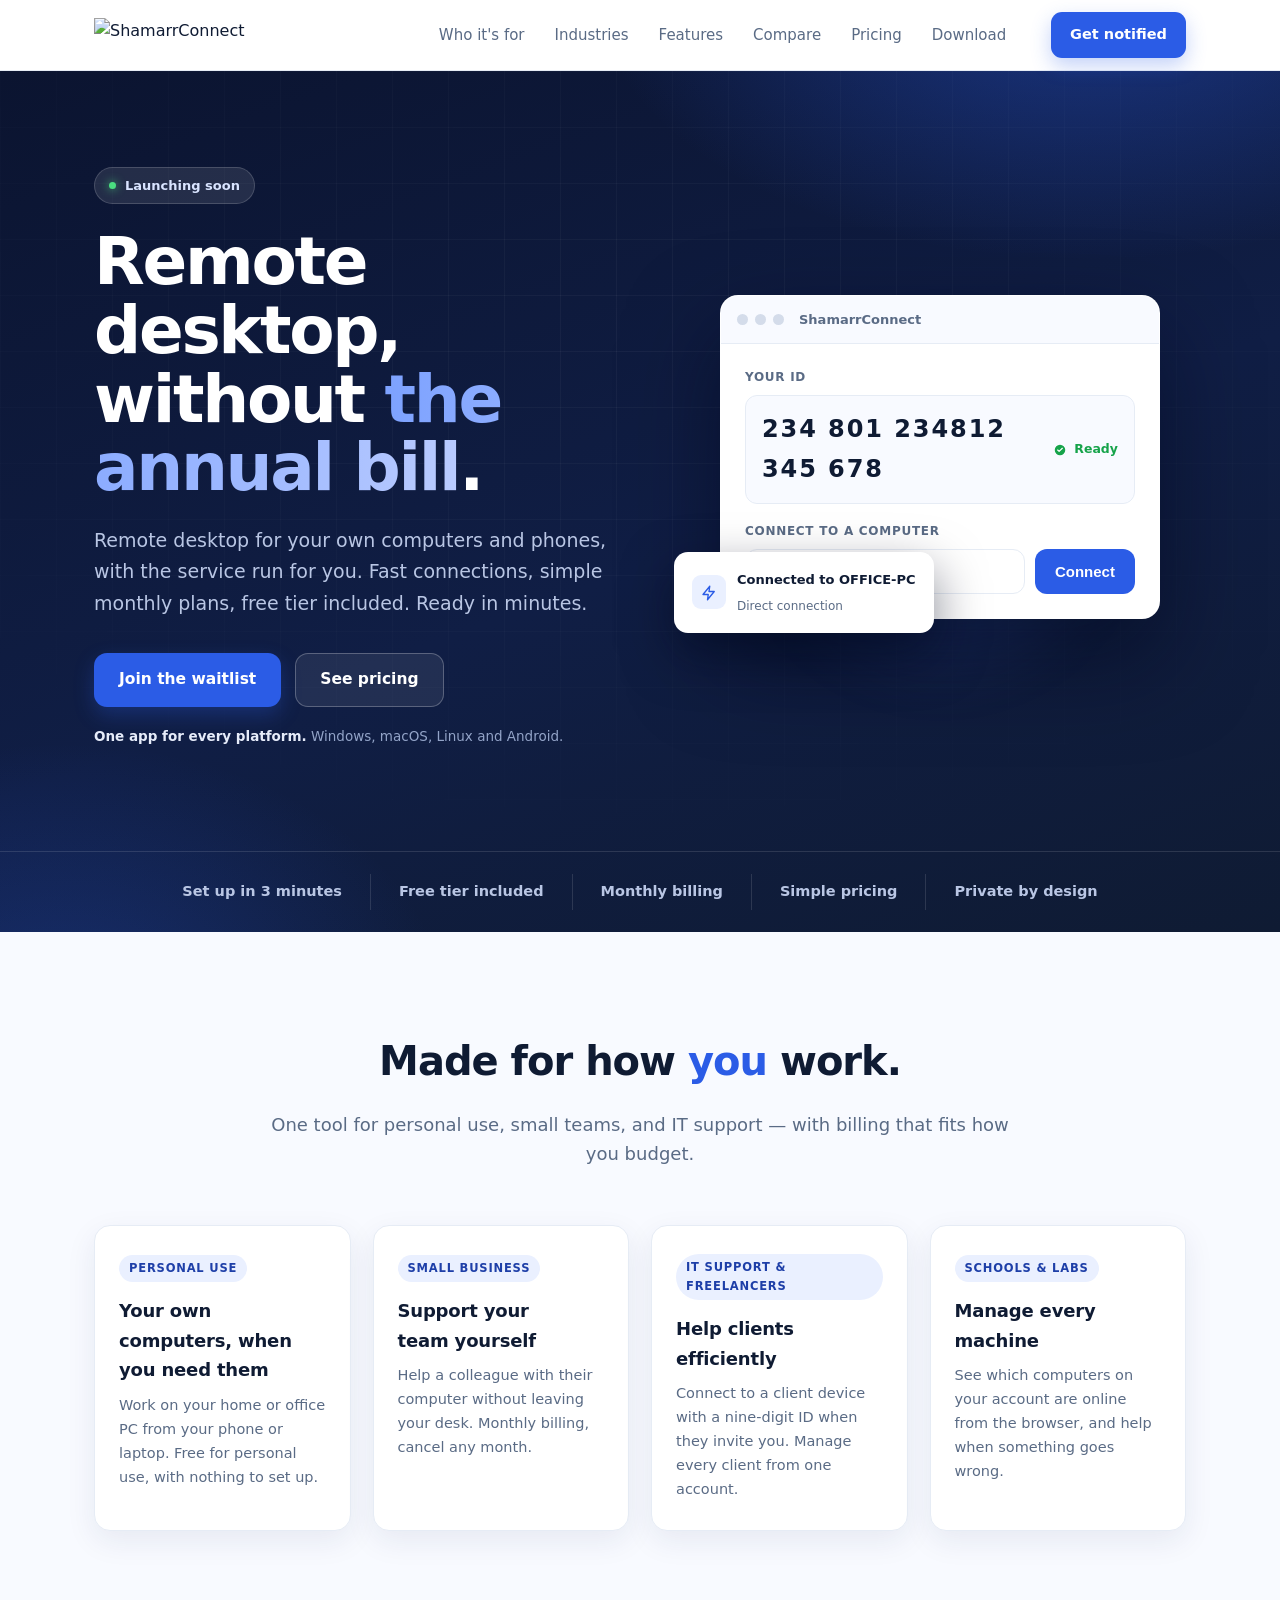
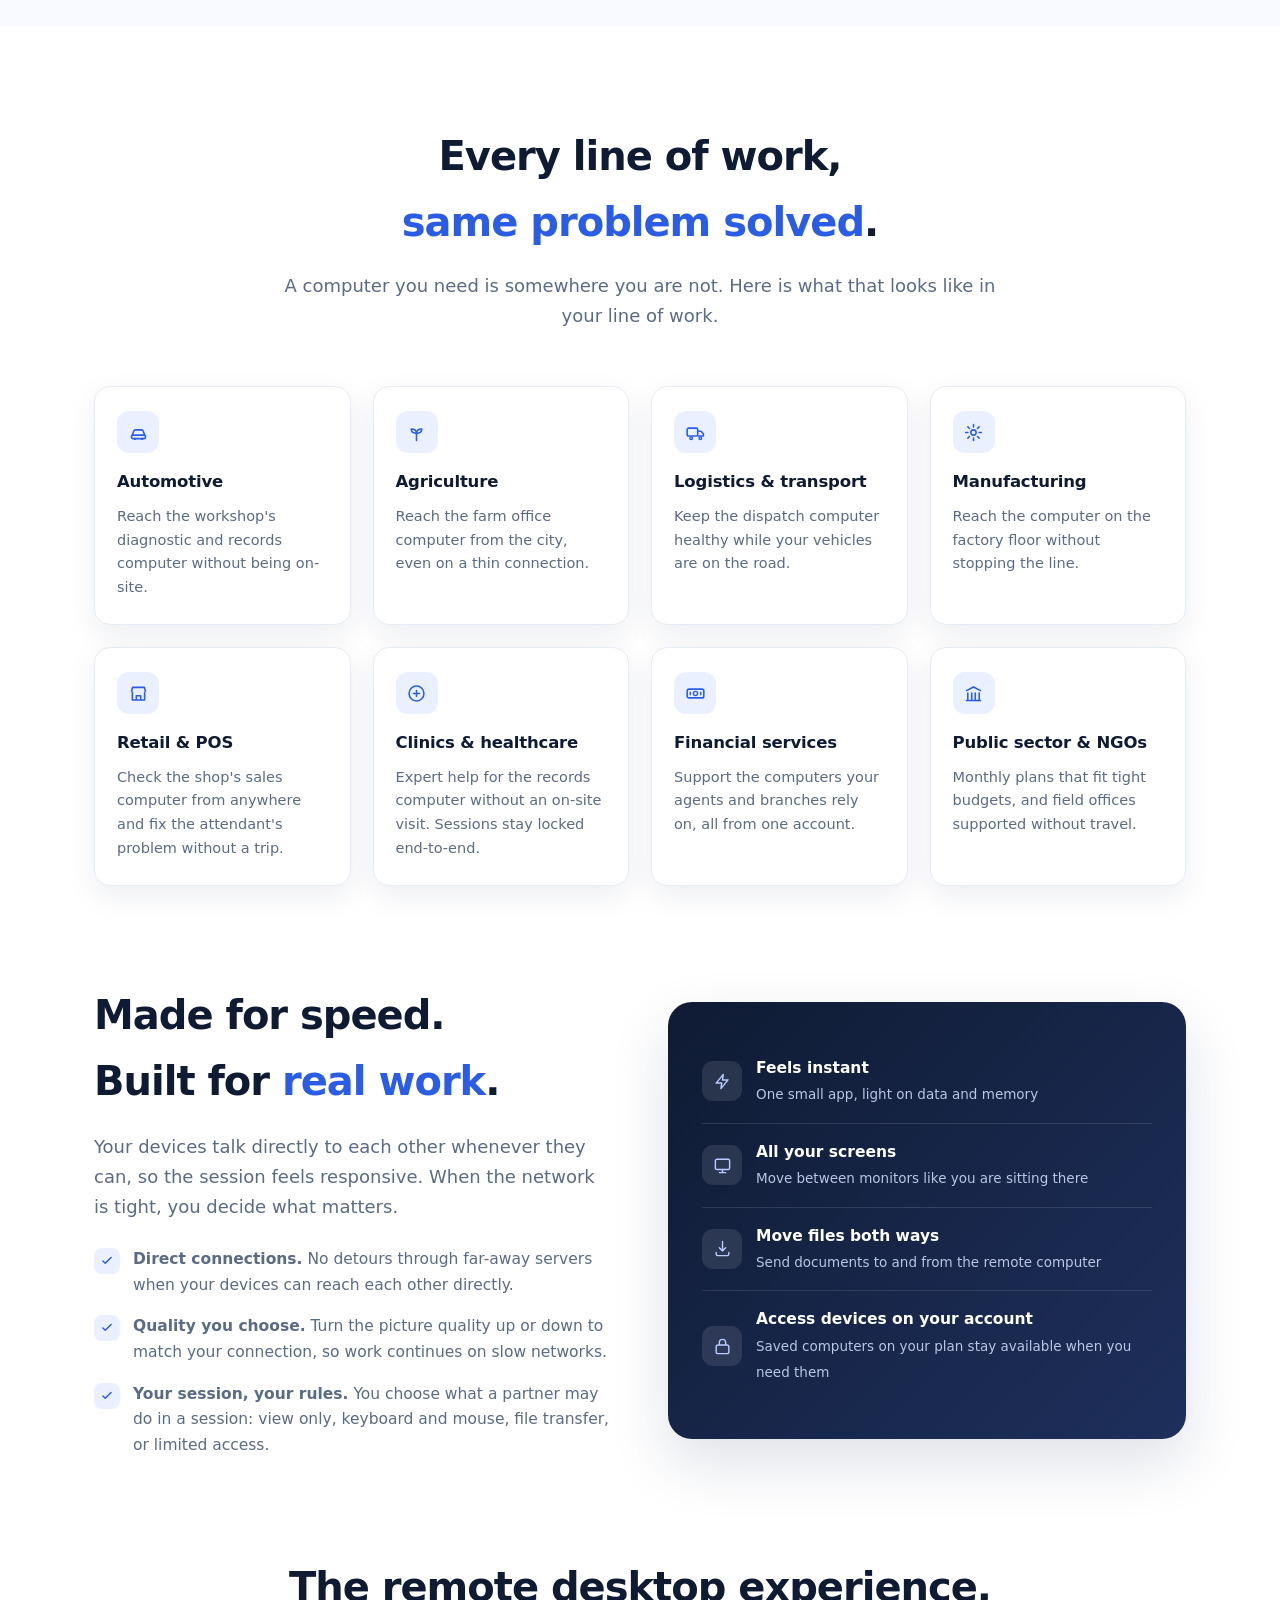
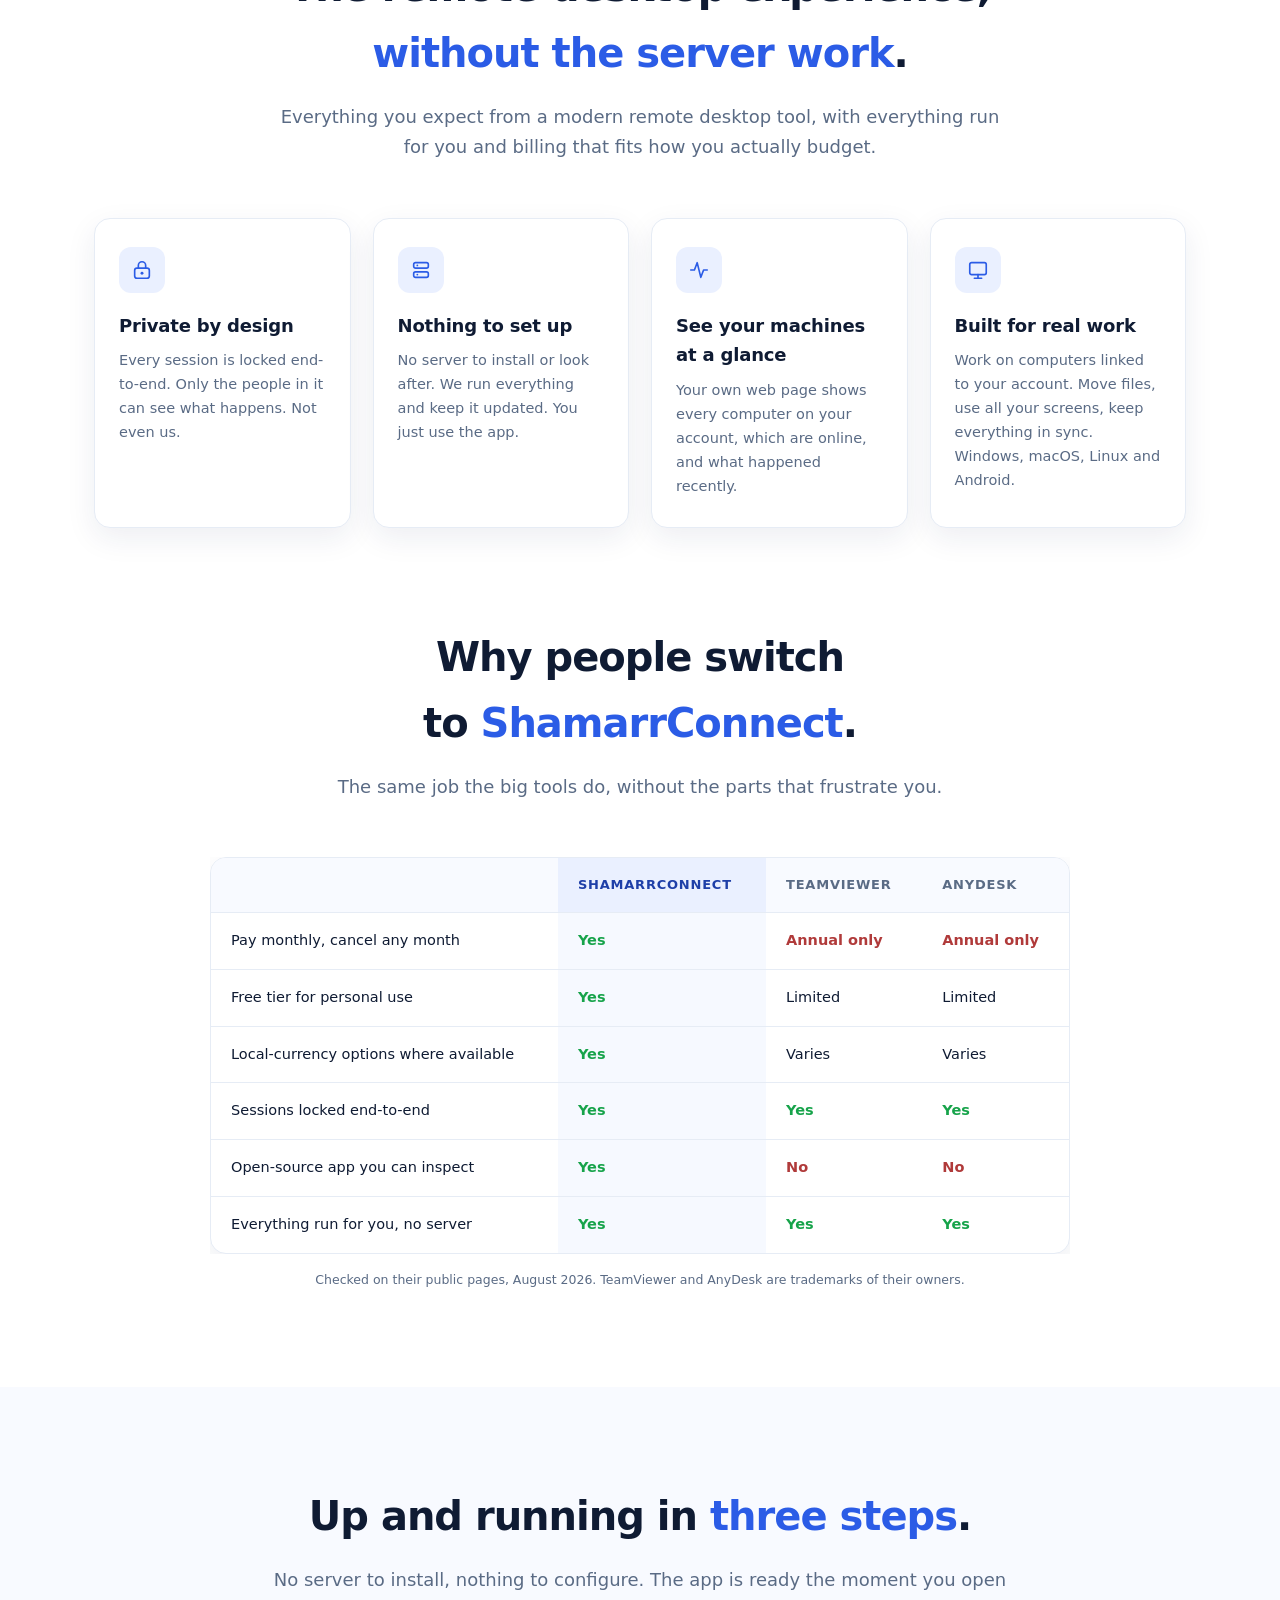
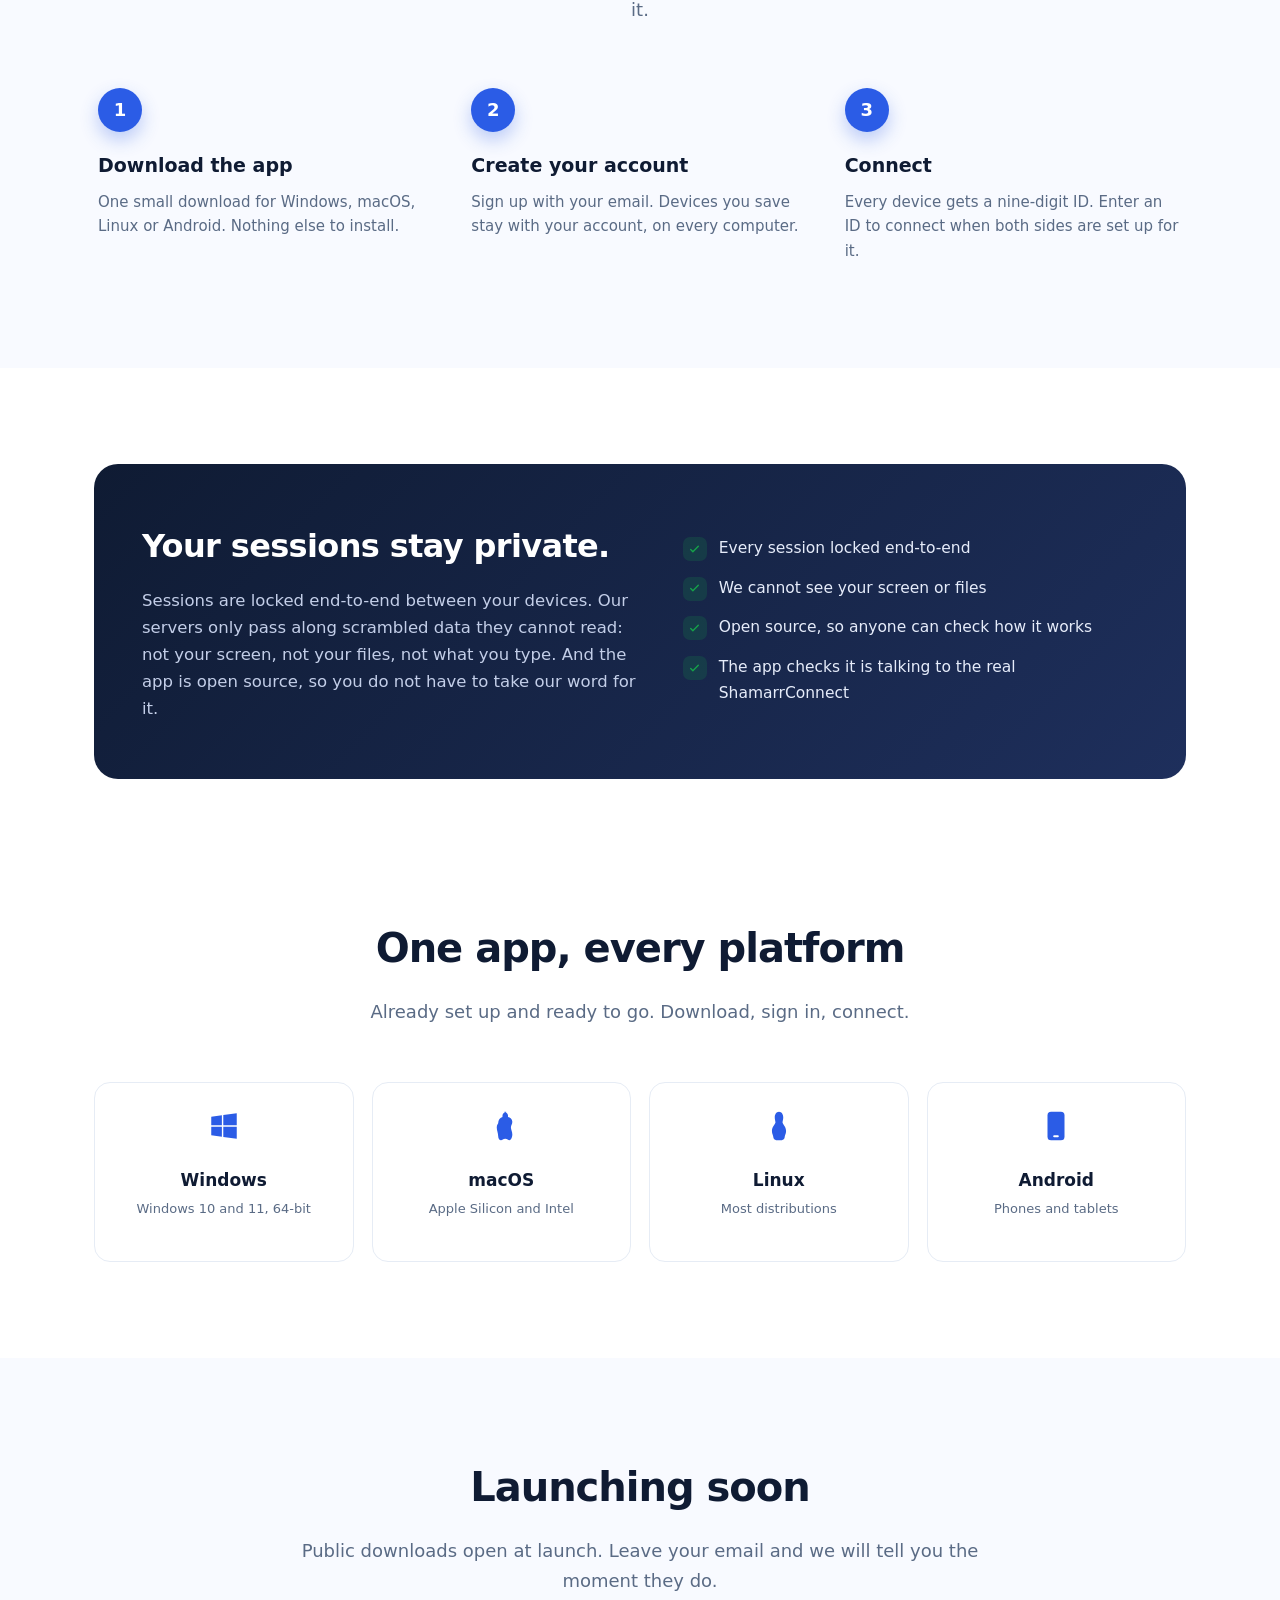
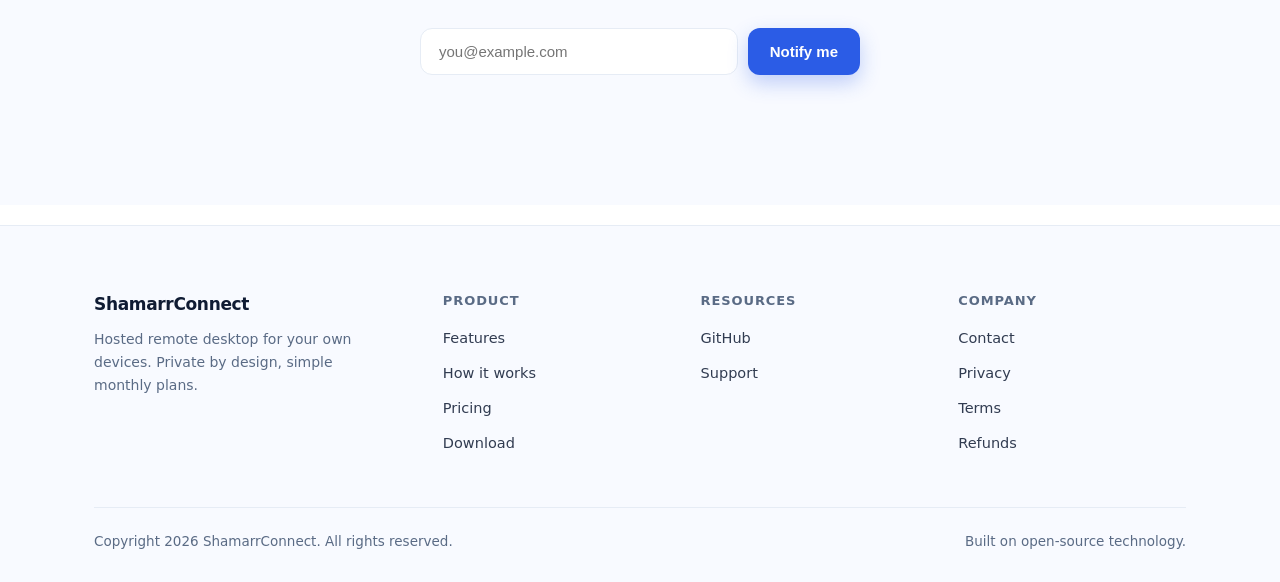
==== website/site/index.html @ 55815fc6 "website: soften risk wording; de-emphasize Nigeria marketing Marketing copy now frames hosted remote" ====
<!DOCTYPE html>
<html lang="en">
<head>
<meta charset="UTF-8">
<meta name="viewport" content="width=device-width, initial-scale=1.0">
<title>ShamarrConnect — remote desktop, hosted for you</title>
<meta name="description" data-region="ng" content="Hosted remote desktop for your own devices. Private by design, monthly plans, free tier included.">
<meta name="description" data-region="intl" content="Hosted remote desktop for your own devices. Private by design, monthly plans, free tier included.">
<meta name="robots" content="noindex">
<link rel="icon" type="image/svg+xml" href="/favicon.svg">
<link rel="icon" type="image/png" sizes="32x32" href="/favicon-32.png">
<link rel="apple-touch-icon" href="/apple-touch-icon.png">
<link rel="shortcut icon" href="/favicon.ico">
<style>
  :root{
    --brand:#2B5CE6;
    --brand-dark:#1E3FA8;
    --brand-soft:#EAF0FF;
    --ink:#0F1B33;
    --muted:#5A6B85;
    --line:#E6ECF5;
    --bg:#FFFFFF;
    --bg-soft:#F8FAFF;
    --ok:#16A34A;
    --radius:16px;
    --shadow:0 10px 30px rgba(20,40,90,.08);
    --shadow-lg:0 24px 60px rgba(20,40,90,.14);
  }
  *{box-sizing:border-box;margin:0;padding:0}
  html{scroll-behavior:smooth}
  body{
    font-family:system-ui,-apple-system,"Segoe UI",Roboto,"Helvetica Neue",Arial,sans-serif;
    color:var(--ink);background:var(--bg);line-height:1.65;
    -webkit-font-smoothing:antialiased;text-rendering:optimizeLegibility;
  }
  h1,h2,h3{text-wrap:balance}
  a:focus-visible,.btn:focus-visible,button:focus-visible{outline:2px solid var(--brand);outline-offset:2px;border-radius:6px}
  a{color:inherit;text-decoration:none}
  .wrap{max-width:1140px;margin:0 auto;padding:0 24px}
  .btn{
    display:inline-flex;align-items:center;gap:9px;font-weight:600;font-size:14.5px;
    padding:10px 18px;border-radius:11px;border:1px solid transparent;cursor:pointer;
    transition:transform .15s ease, box-shadow .15s ease, background .15s ease;
  }
  .btn-primary{background:var(--brand);color:#fff;box-shadow:0 8px 20px rgba(43,92,230,.28)}
  .btn-primary:hover{background:var(--brand-dark);transform:translateY(-1px);box-shadow:0 12px 26px rgba(43,92,230,.34)}
  .btn-ghost{background:#fff;color:var(--ink);border-color:var(--line)}
  .btn-ghost:hover{border-color:var(--brand);color:var(--brand);transform:translateY(-1px)}
  .btn-lg{padding:13px 24px;font-size:15.5px;border-radius:13px}
  .btn-light{background:rgba(255,255,255,.08);color:#fff;border-color:rgba(255,255,255,.25)}
  .btn-light:hover{border-color:#fff;background:rgba(255,255,255,.14);transform:translateY(-1px)}

  /* NAV */
  header{position:sticky;top:0;z-index:50;background:rgba(255,255,255,.82);
    backdrop-filter:saturate(180%) blur(12px);border-bottom:1px solid var(--line)}
  nav{display:flex;align-items:center;justify-content:space-between;height:70px}
  .brand{display:flex;align-items:center}
  .brand .wordmark{height:34px;width:auto;display:block}
  .navlinks{display:flex;align-items:center;gap:30px}
  .navlinks a{color:var(--muted);font-weight:500;font-size:15px;transition:color .15s}
  .navlinks a:hover{color:var(--ink)}
  .nav-cta{display:flex;align-items:center;gap:14px}
  @media(max-width:820px){.navlinks{display:none}}

  /* HERO (dark, dramatic) */
  .hero{position:relative;overflow:hidden;color:#fff;
    background:
      radial-gradient(900px 500px at 85% -10%, rgba(43,92,230,.45) 0%, transparent 55%),
      radial-gradient(700px 500px at 5% 110%, rgba(43,92,230,.28) 0%, transparent 55%),
      linear-gradient(160deg,#0B1430 0%, #101E45 55%, #0F1B33 100%)}
  .hero::before{content:"";position:absolute;inset:0;pointer-events:none;
    background-image:linear-gradient(rgba(255,255,255,.045) 1px,transparent 1px),
                     linear-gradient(90deg,rgba(255,255,255,.045) 1px,transparent 1px);
    background-size:56px 56px;
    -webkit-mask-image:radial-gradient(75% 65% at 50% 30%, #000 0%, transparent 100%);
            mask-image:radial-gradient(75% 65% at 50% 30%, #000 0%, transparent 100%)}
  .hero-grid{position:relative;display:grid;grid-template-columns:1.05fr .95fr;gap:56px;align-items:center;
    padding:96px 0 104px}
  .eyebrow{display:inline-flex;align-items:center;gap:9px;background:rgba(255,255,255,.1);
    border:1px solid rgba(255,255,255,.16);color:#D9E4FF;font-weight:600;font-size:13px;
    padding:7px 14px;border-radius:100px;margin-bottom:24px}
  .eyebrow .dot{width:7px;height:7px;border-radius:50%;background:#4ADE80;box-shadow:0 0 10px rgba(74,222,128,.9)}
  .hero h1{font-size:clamp(42px,5.6vw,66px);line-height:1.04;letter-spacing:-.035em;font-weight:800;margin-bottom:22px;color:#fff}
  .hero h1 .grad{background:linear-gradient(92deg,#7DA2FF 0%,#B9CBFF 100%);-webkit-background-clip:text;background-clip:text;color:transparent}
  .lede{font-size:19px;color:#B9C6E4;max-width:540px;margin-bottom:34px}
  .hero-cta{display:flex;gap:14px;flex-wrap:wrap;align-items:center}
  .micro{margin-top:18px;font-size:13.5px;color:#93A4C8}
  .micro b{color:#E6ECFA}
  @media(max-width:820px){.hero-grid{grid-template-columns:1fr;padding:64px 0}.hero-art{order:-1}}

  /* APP MOCK */
  .hero-art{position:relative;display:flex;justify-content:center}
  .hero-art::before{content:"";position:absolute;width:420px;height:420px;border-radius:50%;
    background:radial-gradient(circle,rgba(80,124,255,.4) 0%,transparent 65%);filter:blur(20px);pointer-events:none}
  .window{position:relative;width:100%;max-width:440px;background:#fff;color:var(--ink);border:1px solid rgba(255,255,255,.4);
    border-radius:18px;box-shadow:0 40px 90px rgba(2,8,30,.55);overflow:hidden}
  .titlebar{display:flex;align-items:center;gap:7px;padding:13px 16px;border-bottom:1px solid var(--line);background:var(--bg-soft)}
  .titlebar .tdot{width:11px;height:11px;border-radius:50%;background:#D4DCEA}
  .win-body{padding:24px}
  .field-label{font-size:12px;font-weight:600;color:var(--muted);text-transform:uppercase;letter-spacing:.06em;margin-bottom:7px}
  .idbox{display:flex;align-items:center;justify-content:space-between;background:var(--bg-soft);
    border:1px solid var(--line);border-radius:12px;padding:14px 16px;margin-bottom:18px}
  .idbox .id{font-size:24px;font-weight:700;letter-spacing:.08em;font-variant-numeric:tabular-nums}
  .statuspill{display:inline-flex;align-items:center;gap:7px;font-size:12.5px;font-weight:600;color:var(--ok)}
  .connect-row{display:flex;gap:10px;margin-top:6px}
  .connect-row input{flex:1;border:1px solid var(--line);border-radius:12px;padding:13px 15px;font-size:15px;color:var(--ink)}
  .connect-row .go{background:var(--brand);color:#fff;border:none;border-radius:12px;padding:0 20px;font-weight:600;font-size:15px;cursor:pointer}
  .floatcard{position:absolute;left:-20px;bottom:-14px;background:#fff;color:var(--ink);border-radius:14px;
    box-shadow:0 20px 50px rgba(2,8,30,.5);padding:13px 17px;display:flex;align-items:center;gap:11px;
    border:1px solid rgba(255,255,255,.4);pointer-events:none}
  .floatcard .fic{width:34px;height:34px;border-radius:9px;background:var(--brand-soft);display:grid;place-items:center;flex:none}
  .floatcard .ft{font-size:13px;font-weight:700;line-height:1.3}
  .floatcard .fs{font-size:12px;color:var(--muted)}
  @media(max-width:820px){.floatcard{left:6px;bottom:-18px}}

  /* FACT CHIPS (hero bottom) */
  .facts{position:relative;border-top:1px solid rgba(255,255,255,.12)}
  .facts .wrap{display:flex;flex-wrap:wrap;justify-content:center;align-items:center;padding:22px 24px}
  .facts span{color:#B9C6E4;font-weight:600;font-size:14.5px;padding:6px 28px;border-left:1px solid rgba(255,255,255,.12)}
  .facts span:first-child{border-left:none}

  /* SECTIONS */
  section.block{padding:96px 0}
  .center{text-align:center;max-width:740px;margin:0 auto 56px}
  .center h2{font-size:clamp(30px,3.6vw,40px);letter-spacing:-.025em;font-weight:800;margin-bottom:16px}
  .center p{font-size:18px;color:var(--muted)}
  h2 .grad{color:var(--brand)}

  .cards{display:grid;grid-template-columns:repeat(4,1fr);gap:22px}
  @media(max-width:980px){.cards{grid-template-columns:repeat(2,1fr)}}
  @media(max-width:560px){.cards{grid-template-columns:1fr}}
  .card{background:#fff;border:1px solid var(--line);border-radius:var(--radius);padding:28px 24px;
    box-shadow:var(--shadow);transition:transform .18s ease, box-shadow .18s ease}
  .card:hover{transform:translateY(-4px);box-shadow:var(--shadow-lg)}
  .card .ico{width:46px;height:46px;border-radius:12px;background:var(--brand-soft);display:grid;place-items:center;margin-bottom:18px}
  .card h3{font-size:18px;margin-bottom:9px;letter-spacing:-.01em}
  .card p{font-size:14.5px;color:var(--muted)}

  /* WHO IT'S FOR */
  .who{background:var(--bg-soft)}
  .who .card .tag{display:inline-block;font-size:11.5px;font-weight:700;letter-spacing:.07em;text-transform:uppercase;
    color:var(--brand-dark);background:var(--brand-soft);padding:4px 10px;border-radius:100px;margin-bottom:14px}

  /* INDUSTRIES */
  .ind .card{padding:24px 22px}
  .ind .card .ico{width:42px;height:42px;margin-bottom:15px}
  .ind .card h3{font-size:16.5px}

  /* SPEED / CONTROL SPLIT */
  .split{display:grid;grid-template-columns:1fr 1fr;gap:56px;align-items:center}
  @media(max-width:820px){.split{grid-template-columns:1fr}}
  .split h2{font-size:clamp(30px,3.6vw,40px);letter-spacing:-.025em;font-weight:800;margin-bottom:18px}
  .split .lead{font-size:18px;color:var(--muted);margin-bottom:26px}
  .ticks{list-style:none;display:grid;gap:16px}
  .ticks li{display:flex;gap:13px;align-items:flex-start;font-size:15.5px}
  .ticks .tk{flex:none;width:26px;height:26px;border-radius:8px;background:var(--brand-soft);display:grid;place-items:center;margin-top:1px}
  .ticks b{font-weight:700}
  .ticks span{color:var(--muted)}
  .panel{background:linear-gradient(135deg,#0F1B33,#1E2F5C);color:#fff;border-radius:24px;padding:38px 34px;
    box-shadow:var(--shadow-lg)}
  .panel .prow{display:flex;align-items:center;gap:14px;padding:15px 0;border-bottom:1px solid rgba(255,255,255,.12)}
  .panel .prow:last-child{border-bottom:none}
  .panel .pic{flex:none;width:40px;height:40px;border-radius:11px;background:rgba(255,255,255,.1);display:grid;place-items:center}
  .panel .pt{font-weight:700;font-size:15.5px}
  .panel .ps{color:#B9C6E4;font-size:13.5px}

  /* COMPARISON */
  .cmp{width:100%;border-collapse:separate;border-spacing:0;background:#fff;border:1px solid var(--line);
    border-radius:var(--radius);overflow:hidden;box-shadow:var(--shadow)}
  .cmp th,.cmp td{padding:16px 20px;text-align:left;font-size:14.5px;border-bottom:1px solid var(--line)}
  .cmp thead th{background:var(--bg-soft);font-size:13px;text-transform:uppercase;letter-spacing:.06em;color:var(--muted)}
  .cmp thead th.us{color:var(--brand-dark)}
  .cmp tbody tr:last-child td{border-bottom:none}
  .cmp td.us{font-weight:700;color:var(--ink);background:#F6F9FF}
  .cmp th.us{background:#EAF0FF}
  .cmp .yes{color:var(--ok);font-weight:700}
  .cmp .no{color:#B03A3A;font-weight:600}
  .cmp-note{margin-top:16px;font-size:12.5px;color:var(--muted);text-align:center}
  .cmpwrap{max-width:860px;margin:0 auto;overflow-x:auto}

  /* STEPS */
  .steps{background:var(--bg-soft)}
  .steprow{display:grid;grid-template-columns:repeat(3,1fr);gap:28px}
  @media(max-width:780px){.steprow{grid-template-columns:1fr}}
  .step{position:relative;padding:8px 4px}
  .stepnum{width:44px;height:44px;border-radius:50%;background:var(--brand);color:#fff;font-weight:700;
    display:grid;place-items:center;font-size:18px;margin-bottom:18px;box-shadow:0 8px 18px rgba(43,92,230,.3)}
  .step h3{font-size:19px;margin-bottom:8px}
  .step p{color:var(--muted);font-size:15px}

  /* SECURITY BAND */
  .secband{background:linear-gradient(135deg,#0F1B33,#1E2F5C);color:#fff;border-radius:24px;
    padding:56px 48px;display:grid;grid-template-columns:1.1fr 1fr;gap:40px;align-items:center}
  @media(max-width:820px){.secband{grid-template-columns:1fr;padding:40px 28px}}
  .secband h2{font-size:32px;letter-spacing:-.02em;margin-bottom:14px}
  .secband p{color:#C3CEE8;font-size:16.5px}
  .seclist{list-style:none;display:grid;gap:14px}
  .seclist li{display:flex;gap:12px;align-items:flex-start;font-size:15.5px;color:#E6ECFA}
  .seclist .chk{flex:none;width:24px;height:24px;border-radius:7px;background:rgba(22,163,74,.18);display:grid;place-items:center;margin-top:1px}

  /* DOWNLOAD */
  .dlcards{display:grid;grid-template-columns:repeat(4,1fr);gap:18px;margin-top:8px}
  @media(max-width:880px){.dlcards{grid-template-columns:repeat(2,1fr)}}
  @media(max-width:480px){.dlcards{grid-template-columns:1fr}}
  .dl{border:1px solid var(--line);border-radius:var(--radius);padding:26px 22px;text-align:center;background:#fff;transition:transform .18s,box-shadow .18s,border-color .18s;display:block}
  .dl:hover{transform:translateY(-3px);box-shadow:var(--shadow);border-color:var(--brand)}
  .dl .os{font-weight:700;font-size:17px;margin:14px 0 4px}
  .dl .sub{font-size:13px;color:var(--muted);margin-bottom:16px}

  /* WAITLIST */
  .waitlist{background:var(--bg-soft)}
  .wl{display:flex;gap:10px;max-width:440px;margin:0 auto}
  .wl input[type=email]{flex:1;padding:14px 18px;border:1px solid var(--line);border-radius:12px;font-size:15px;min-width:0;background:#fff}
  .wl input[type=email]:focus{outline:2px solid var(--brand);outline-offset:1px}
  .wl button{background:var(--brand);color:#fff;border:0;border-radius:12px;padding:12px 22px;font-weight:700;font-size:15px;cursor:pointer;box-shadow:0 8px 20px rgba(43,92,230,.28)}
  .wl button:hover{background:var(--brand-dark)}
  .wl button:disabled{opacity:.6;cursor:default}
  .hp{position:absolute;left:-9999px;width:1px;height:1px;opacity:0}
  .wlmsg{margin:14px auto 0;font-size:14px;min-height:20px;max-width:440px;text-align:center}
  .wlmsg.ok{color:var(--ok)}
  .wlmsg.err{color:#DC2626}
  @media(max-width:560px){.wl{flex-direction:column}}

  /* FOOTER */
  footer{background:var(--bg-soft);border-top:1px solid var(--line);padding:64px 0 30px;margin-top:20px}
  .fgrid{display:grid;grid-template-columns:1.4fr 1fr 1fr 1fr;gap:30px;margin-bottom:40px}
  @media(max-width:780px){.fgrid{grid-template-columns:1fr 1fr}}
  .fcol h4{font-size:13px;text-transform:uppercase;letter-spacing:.07em;color:var(--muted);margin-bottom:16px}
  .fcol a{display:block;color:var(--ink);font-size:14.5px;margin-bottom:11px;opacity:.85}
  .fcol a:hover{color:var(--brand);opacity:1}
  .foot-name{font-weight:750;font-size:17px;letter-spacing:-.02em}
  .fbrand p{color:var(--muted);font-size:14px;max-width:280px;margin-top:10px}
  .fbottom{border-top:1px solid var(--line);padding-top:22px;display:flex;justify-content:space-between;flex-wrap:wrap;gap:12px;color:var(--muted);font-size:13.5px}
  .disclaimer{max-width:620px}

  @media (prefers-reduced-motion: no-preference){
    .window,.floatcard{animation:rise .7s ease both}
    .floatcard{animation-delay:.18s}
    @keyframes rise{from{opacity:0;transform:translateY(18px)}to{opacity:1;transform:none}}
    .titlebar .tdot{animation:dotglow 2.6s ease-in-out infinite}
    .titlebar .tdot:nth-child(2){animation-delay:.4s}
    .titlebar .tdot:nth-child(3){animation-delay:.8s}
    @keyframes dotglow{
      0%,100%{background:#D4DCEA;box-shadow:none}
      50%{background:var(--brand);box-shadow:0 0 9px rgba(43,92,230,.65)}
    }
  }
</style>
</head>
<body>

<header>
  <div class="wrap">
    <nav>
      <a class="brand" href="#top" aria-label="ShamarrConnect home">
        <img class="wordmark" src="/wordmark.svg" width="300" height="34" alt="ShamarrConnect">
      </a>
      <div class="navlinks">
        <a href="#who">Who it's for</a>
        <a href="#industries">Industries</a>
        <a href="#features">Features</a>
        <a href="#compare">Compare</a>
        <a href="/pricing">Pricing</a>
        <a href="/download">Download</a>
      </div>
      <div class="nav-cta">
        <a class="btn btn-primary" href="#waitlist">Get notified</a>
      </div>
    </nav>
  </div>
</header>

<a id="top"></a>
<section class="hero">
  <div class="wrap">
    <div class="hero-grid">
      <div class="hero-copy">
        <span class="eyebrow"><span class="dot"></span> Launching soon</span>
        <h1>Remote desktop,<br>without <span class="grad">the annual bill</span>.</h1>
        <p class="lede">Remote desktop for your own computers and phones, with the service run for you. Fast connections, simple monthly plans, free tier included. Ready in minutes.</p>
        <div class="hero-cta">
          <a class="btn btn-primary btn-lg" href="#waitlist">Join the waitlist</a>
          <a class="btn btn-light btn-lg" href="/pricing">See pricing</a>
        </div>
        <p class="micro"><b>One app for every platform.</b> Windows, macOS, Linux and Android.</p>
      </div>

      <div class="hero-art">
        <div class="window">
          <div class="titlebar">
            <span class="tdot"></span>
            <span class="tdot"></span>
            <span class="tdot"></span>
            <span style="margin-left:8px;font-size:13px;font-weight:600;color:var(--muted)">ShamarrConnect</span>
          </div>
          <div class="win-body">
            <div class="field-label">Your ID</div>
            <div class="idbox">
              <span class="id"><span data-region="ng">234 801 234</span><span data-region="intl">812 345 678</span></span>
              <span class="statuspill">
                <svg width="14" height="14" viewBox="0 0 24 24" fill="none"><circle cx="12" cy="12" r="9" fill="#16A34A"/><path d="m8 12 2.5 2.5L16 9" stroke="#fff" stroke-width="2" stroke-linecap="round" stroke-linejoin="round"/></svg>
                Ready
              </span>
            </div>
            <div class="field-label">Connect to a computer</div>
            <div class="connect-row">
              <input type="text" id="mock-partner" placeholder="Enter partner ID" aria-label="Partner ID" inputmode="numeric" autocomplete="off">
              <button class="go" id="mock-connect">Connect</button>
            </div>
          </div>
        </div>
        <div class="floatcard" aria-hidden="true">
          <span class="fic"><svg width="18" height="18" viewBox="0 0 24 24" fill="none"><path d="M13 3 4 14h7l-1 7 9-11h-7l1-7Z" stroke="#2B5CE6" stroke-width="1.8" stroke-linejoin="round"/></svg></span>
          <span>
            <span class="ft" id="fc-title">Connected to OFFICE-PC</span><br>
            <span class="fs"><span id="fc-sub">Direct connection</span></span>
          </span>
        </div>
      </div>
    </div>
  </div>
  <div class="facts">
    <div class="wrap">
      <span>Set up in 3 minutes</span>
      <span>Free tier included</span>
      <span>Monthly billing</span>
      <span>Simple pricing</span>
      <span>Private by design</span>
    </div>
  </div>
</section>

<section class="block who" id="who">
  <div class="wrap">
    <div class="center">
      <h2>Made for how <span class="grad">you</span> work.</h2>
      <p>One tool for personal use, small teams, and IT support — with billing that fits how you budget.</p>
    </div>
    <div class="cards">
      <div class="card">
        <span class="tag">Personal use</span>
        <h3>Your own computers, when you need them</h3>
        <p>Work on your home or office PC from your phone or laptop. Free for personal use, with nothing to set up.</p>
      </div>
      <div class="card">
        <span class="tag">Small business</span>
        <h3>Support your team yourself</h3>
        <p>Help a colleague with their computer without leaving your desk. Monthly billing, cancel any month.</p>
      </div>
      <div class="card">
        <span class="tag">IT support &amp; freelancers</span>
        <h3>Help clients efficiently</h3>
        <p>Connect to a client device with a nine-digit ID when they invite you. Manage every client from one account.</p>
      </div>
      <div class="card">
        <span class="tag">Schools &amp; labs</span>
        <h3>Manage every machine</h3>
        <p>See which computers on your account are online from the browser, and help when something goes wrong.</p>
      </div>
    </div>
  </div>
</section>

<section class="block" id="industries">
  <div class="wrap">
    <div class="center">
      <h2>Every line of work, <span class="grad">same problem solved</span>.</h2>
      <p>A computer you need is somewhere you are not. Here is what that looks like in your line of work.</p>
    </div>
    <div class="cards ind">
      <div class="card">
        <div class="ico"><svg width="21" height="21" viewBox="0 0 24 24" fill="none"><path d="M5 15l1.6-4.6A2 2 0 0 1 8.5 9h7a2 2 0 0 1 1.9 1.4L19 15" stroke="#2B5CE6" stroke-width="1.8" stroke-linecap="round"/><rect x="4" y="15" width="16" height="4" rx="1.5" stroke="#2B5CE6" stroke-width="1.8"/><circle cx="8" cy="19.4" r="1.3" fill="#2B5CE6"/><circle cx="16" cy="19.4" r="1.3" fill="#2B5CE6"/></svg></div>
        <h3>Automotive</h3>
        <p>Reach the workshop's diagnostic and records computer without being on-site.</p>
      </div>
      <div class="card">
        <div class="ico"><svg width="21" height="21" viewBox="0 0 24 24" fill="none"><path d="M12 21v-8" stroke="#2B5CE6" stroke-width="1.8" stroke-linecap="round"/><path d="M12 13c0-3 2.5-5 6-5 0 3-2.5 5-6 5Z" stroke="#2B5CE6" stroke-width="1.8" stroke-linejoin="round"/><path d="M12 13c0-3-2.5-5-6-5 0 3 2.5 5 6 5Z" stroke="#2B5CE6" stroke-width="1.8" stroke-linejoin="round"/></svg></div>
        <h3>Agriculture</h3>
        <p>Reach the farm office computer from the city, even on a thin connection.</p>
      </div>
      <div class="card">
        <div class="ico"><svg width="21" height="21" viewBox="0 0 24 24" fill="none"><rect x="2.5" y="7" width="12" height="9" rx="1.5" stroke="#2B5CE6" stroke-width="1.8"/><path d="M14.5 10.5h3.8l2.7 3v2.5h-6.5" stroke="#2B5CE6" stroke-width="1.8" stroke-linejoin="round"/><circle cx="7" cy="18.5" r="1.5" stroke="#2B5CE6" stroke-width="1.6"/><circle cx="17.5" cy="18.5" r="1.5" stroke="#2B5CE6" stroke-width="1.6"/></svg></div>
        <h3>Logistics &amp; transport</h3>
        <p>Keep the dispatch computer healthy while your vehicles are on the road.</p>
      </div>
      <div class="card">
        <div class="ico"><svg width="21" height="21" viewBox="0 0 24 24" fill="none"><circle cx="12" cy="12" r="3" stroke="#2B5CE6" stroke-width="1.8"/><path d="M12 3v2.6M12 18.4V21M3 12h2.6M18.4 12H21M5.6 5.6l1.8 1.8M16.6 16.6l1.8 1.8M18.4 5.6l-1.8 1.8M7.4 16.6l-1.8 1.8" stroke="#2B5CE6" stroke-width="1.8" stroke-linecap="round"/></svg></div>
        <h3>Manufacturing</h3>
        <p>Reach the computer on the factory floor without stopping the line.</p>
      </div>
      <div class="card">
        <div class="ico"><svg width="21" height="21" viewBox="0 0 24 24" fill="none"><path d="M4 10l1.2-5h13.6L20 10" stroke="#2B5CE6" stroke-width="1.8" stroke-linejoin="round"/><path d="M5 10v9.5h14V10" stroke="#2B5CE6" stroke-width="1.8" stroke-linejoin="round"/><path d="M9.5 19.5v-5h5v5" stroke="#2B5CE6" stroke-width="1.8" stroke-linejoin="round"/></svg></div>
        <h3>Retail &amp; POS</h3>
        <p>Check the shop's sales computer from anywhere and fix the attendant's problem without a trip.</p>
      </div>
      <div class="card">
        <div class="ico"><svg width="21" height="21" viewBox="0 0 24 24" fill="none"><circle cx="12" cy="12" r="8.5" stroke="#2B5CE6" stroke-width="1.8"/><path d="M12 8.5v7M8.5 12h7" stroke="#2B5CE6" stroke-width="1.8" stroke-linecap="round"/></svg></div>
        <h3>Clinics &amp; healthcare</h3>
        <p>Expert help for the records computer without an on-site visit. Sessions stay locked end-to-end.</p>
      </div>
      <div class="card">
        <div class="ico"><svg width="21" height="21" viewBox="0 0 24 24" fill="none"><rect x="2.5" y="7" width="19" height="10" rx="2" stroke="#2B5CE6" stroke-width="1.8"/><circle cx="12" cy="12" r="2.4" stroke="#2B5CE6" stroke-width="1.6"/><path d="M6 10.5v3M18 10.5v3" stroke="#2B5CE6" stroke-width="1.6" stroke-linecap="round"/></svg></div>
        <h3>Financial services</h3>
        <p>Support the computers your agents and branches rely on, all from one account.</p>
      </div>
      <div class="card">
        <div class="ico"><svg width="21" height="21" viewBox="0 0 24 24" fill="none"><path d="M4 20h16" stroke="#2B5CE6" stroke-width="1.8" stroke-linecap="round"/><path d="M5.5 20v-8.5M10 20v-8.5M14 20v-8.5M18.5 20v-8.5" stroke="#2B5CE6" stroke-width="1.8" stroke-linecap="round"/><path d="M3.5 9 12 4.5 20.5 9" stroke="#2B5CE6" stroke-width="1.8" stroke-linejoin="round"/></svg></div>
        <h3>Public sector &amp; NGOs</h3>
        <p>Monthly plans that fit tight budgets, and field offices supported without travel.</p>
      </div>
    </div>
  </div>
</section>

<section class="block" id="speed" style="padding-top:0">
  <div class="wrap">
    <div class="split">
      <div>
        <h2>Made for speed.<br>Built for <span class="grad">real work</span>.</h2>
        <p class="lead">Your devices talk directly to each other whenever they can, so the session feels responsive. When the network is tight, you decide what matters.</p>
        <ul class="ticks">
          <li><span class="tk"><svg width="14" height="14" viewBox="0 0 24 24" fill="none"><path d="m5 12 4 4 10-10" stroke="#2B5CE6" stroke-width="2.5" stroke-linecap="round" stroke-linejoin="round"/></svg></span><span><b>Direct connections.</b> No detours through far-away servers when your devices can reach each other directly.</span></li>
          <li><span class="tk"><svg width="14" height="14" viewBox="0 0 24 24" fill="none"><path d="m5 12 4 4 10-10" stroke="#2B5CE6" stroke-width="2.5" stroke-linecap="round" stroke-linejoin="round"/></svg></span><span><b>Quality you choose.</b> Turn the picture quality up or down to match your connection, so work continues on slow networks.</span></li>
          <li><span class="tk"><svg width="14" height="14" viewBox="0 0 24 24" fill="none"><path d="m5 12 4 4 10-10" stroke="#2B5CE6" stroke-width="2.5" stroke-linecap="round" stroke-linejoin="round"/></svg></span><span><b>Your session, your rules.</b> You choose what a partner may do in a session: view only, keyboard and mouse, file transfer, or limited access.</span></li>
        </ul>
      </div>
      <div class="panel">
        <div class="prow">
          <span class="pic"><svg width="19" height="19" viewBox="0 0 24 24" fill="none"><path d="M13 3 4 14h7l-1 7 9-11h-7l1-7Z" stroke="#B9CBFF" stroke-width="1.8" stroke-linejoin="round"/></svg></span>
          <span><span class="pt">Feels instant</span><br><span class="ps">One small app, light on data and memory</span></span>
        </div>
        <div class="prow">
          <span class="pic"><svg width="19" height="19" viewBox="0 0 24 24" fill="none"><rect x="3" y="4" width="18" height="13" rx="2" stroke="#B9CBFF" stroke-width="1.8"/><path d="M8 21h8M12 17v4" stroke="#B9CBFF" stroke-width="1.8" stroke-linecap="round"/></svg></span>
          <span><span class="pt">All your screens</span><br><span class="ps">Move between monitors like you are sitting there</span></span>
        </div>
        <div class="prow">
          <span class="pic"><svg width="19" height="19" viewBox="0 0 24 24" fill="none"><path d="M12 3v12m0 0 4-4m-4 4-4-4" stroke="#B9CBFF" stroke-width="1.8" stroke-linecap="round" stroke-linejoin="round"/><path d="M4 17v2a2 2 0 0 0 2 2h12a2 2 0 0 0 2-2v-2" stroke="#B9CBFF" stroke-width="1.8" stroke-linecap="round"/></svg></span>
          <span><span class="pt">Move files both ways</span><br><span class="ps">Send documents to and from the remote computer</span></span>
        </div>
        <div class="prow">
          <span class="pic"><svg width="19" height="19" viewBox="0 0 24 24" fill="none"><rect x="4" y="10" width="16" height="11" rx="2.5" stroke="#B9CBFF" stroke-width="1.8"/><path d="M8 10V7a4 4 0 0 1 8 0v3" stroke="#B9CBFF" stroke-width="1.8"/></svg></span>
          <span><span class="pt">Access devices on your account</span><br><span class="ps">Saved computers on your plan stay available when you need them</span></span>
        </div>
      </div>
    </div>
  </div>
</section>

<section class="block" id="features" style="padding-top:0">
  <div class="wrap">
    <div class="center">
      <h2>The remote desktop experience, <span class="grad">without the server work</span>.</h2>
      <p>Everything you expect from a modern remote desktop tool, with everything run for you and billing that fits how you actually budget.</p>
    </div>
    <div class="cards">
      <div class="card">
        <div class="ico"><svg width="22" height="22" viewBox="0 0 24 24" fill="none"><rect x="4" y="10" width="16" height="11" rx="2.5" stroke="#2B5CE6" stroke-width="1.8"/><path d="M8 10V7a4 4 0 0 1 8 0v3" stroke="#2B5CE6" stroke-width="1.8"/><circle cx="12" cy="15.5" r="1.6" fill="#2B5CE6"/></svg></div>
        <h3>Private by design</h3>
        <p>Every session is locked end-to-end. Only the people in it can see what happens. Not even us.</p>
      </div>
      <div class="card">
        <div class="ico"><svg width="22" height="22" viewBox="0 0 24 24" fill="none"><rect x="4" y="4" width="16" height="6" rx="2" stroke="#2B5CE6" stroke-width="1.8"/><rect x="4" y="14" width="16" height="6" rx="2" stroke="#2B5CE6" stroke-width="1.8"/><circle cx="8" cy="7" r="1" fill="#2B5CE6"/><circle cx="8" cy="17" r="1" fill="#2B5CE6"/></svg></div>
        <h3>Nothing to set up</h3>
        <p>No server to install or look after. We run everything and keep it updated. You just use the app.</p>
      </div>
      <div class="card">
        <div class="ico"><svg width="22" height="22" viewBox="0 0 24 24" fill="none"><path d="M3 12h4l3-8 4 16 3-8h4" stroke="#2B5CE6" stroke-width="1.8" stroke-linecap="round" stroke-linejoin="round"/></svg></div>
        <h3>See your machines at a glance</h3>
        <p>Your own web page shows every computer on your account, which are online, and what happened recently.</p>
      </div>
      <div class="card">
        <div class="ico"><svg width="22" height="22" viewBox="0 0 24 24" fill="none"><rect x="3" y="4" width="18" height="13" rx="2" stroke="#2B5CE6" stroke-width="1.8"/><path d="M8 21h8M12 17v4" stroke="#2B5CE6" stroke-width="1.8" stroke-linecap="round"/></svg></div>
        <h3>Built for real work</h3>
        <p>Work on computers linked to your account. Move files, use all your screens, keep everything in sync. Windows, macOS, Linux and Android.</p>
      </div>
    </div>
  </div>
</section>

<section class="block" id="compare" style="padding-top:0">
  <div class="wrap">
    <div class="center">
      <h2>Why people switch to <span class="grad">ShamarrConnect</span>.</h2>
      <p>The same job the big tools do, without the parts that frustrate you.</p>
    </div>
    <div class="cmpwrap">
      <table class="cmp">
        <thead>
          <tr><th></th><th class="us">ShamarrConnect</th><th>TeamViewer</th><th>AnyDesk</th></tr>
        </thead>
        <tbody>
          <tr><td>Pay monthly, cancel any month</td><td class="us"><span class="yes">Yes</span></td><td><span class="no">Annual only</span></td><td><span class="no">Annual only</span></td></tr>
          <tr><td>Free tier for personal use</td><td class="us"><span class="yes">Yes</span></td><td>Limited</td><td>Limited</td></tr>
          <tr><td>Local-currency options where available</td><td class="us"><span class="yes">Yes</span></td><td>Varies</td><td>Varies</td></tr>
          <tr><td>Sessions locked end-to-end</td><td class="us"><span class="yes">Yes</span></td><td><span class="yes">Yes</span></td><td><span class="yes">Yes</span></td></tr>
          <tr><td>Open-source app you can inspect</td><td class="us"><span class="yes">Yes</span></td><td><span class="no">No</span></td><td><span class="no">No</span></td></tr>
          <tr><td>Everything run for you, no server</td><td class="us"><span class="yes">Yes</span></td><td><span class="yes">Yes</span></td><td><span class="yes">Yes</span></td></tr>
        </tbody>
      </table>
    </div>
    <p class="cmp-note">Checked on their public pages, August 2026. TeamViewer and AnyDesk are trademarks of their owners.</p>
  </div>
</section>

<section class="block steps" id="how">
  <div class="wrap">
    <div class="center">
      <h2>Up and running in <span class="grad">three steps</span>.</h2>
      <p>No server to install, nothing to configure. The app is ready the moment you open it.</p>
    </div>
    <div class="steprow">
      <div class="step">
        <div class="stepnum">1</div>
        <h3>Download the app</h3>
        <p>One small download for Windows, macOS, Linux or Android. Nothing else to install.</p>
      </div>
      <div class="step">
        <div class="stepnum">2</div>
        <h3>Create your account</h3>
        <p>Sign up with your email. Devices you save stay with your account, on every computer.</p>
      </div>
      <div class="step">
        <div class="stepnum">3</div>
        <h3>Connect</h3>
        <p>Every device gets a nine-digit ID. Enter an ID to connect when both sides are set up for it.</p>
      </div>
    </div>
  </div>
</section>

<section class="block" id="security">
  <div class="wrap">
    <div class="secband">
      <div>
        <h2>Your sessions stay private.</h2>
        <p>Sessions are locked end-to-end between your devices. Our servers only pass along scrambled data they cannot read: not your screen, not your files, not what you type. And the app is open source, so you do not have to take our word for it.</p>
      </div>
      <ul class="seclist">
        <li><span class="chk"><svg width="13" height="13" viewBox="0 0 24 24" fill="none"><path d="m5 12 4 4 10-10" stroke="#16A34A" stroke-width="2.5" stroke-linecap="round" stroke-linejoin="round"/></svg></span> Every session locked end-to-end</li>
        <li><span class="chk"><svg width="13" height="13" viewBox="0 0 24 24" fill="none"><path d="m5 12 4 4 10-10" stroke="#16A34A" stroke-width="2.5" stroke-linecap="round" stroke-linejoin="round"/></svg></span> We cannot see your screen or files</li>
        <li><span class="chk"><svg width="13" height="13" viewBox="0 0 24 24" fill="none"><path d="m5 12 4 4 10-10" stroke="#16A34A" stroke-width="2.5" stroke-linecap="round" stroke-linejoin="round"/></svg></span> Open source, so anyone can check how it works</li>
        <li><span class="chk"><svg width="13" height="13" viewBox="0 0 24 24" fill="none"><path d="m5 12 4 4 10-10" stroke="#16A34A" stroke-width="2.5" stroke-linecap="round" stroke-linejoin="round"/></svg></span> The app checks it is talking to the real ShamarrConnect</li>
      </ul>
    </div>
  </div>
</section>

<section class="block" id="download" style="padding-top:40px">
  <div class="wrap">
    <div class="center">
      <h2>One app, every platform</h2>
      <p>Already set up and ready to go. Download, sign in, connect.</p>
    </div>
    <div class="dlcards">
      <a class="dl" href="/download">
        <svg width="34" height="34" viewBox="0 0 24 24" fill="#2B5CE6"><path d="M3 5.5 10.5 4.4v7.1H3V5.5Zm0 13L10.5 19.6v-7H3v6Zm8.5 1.3L21 21V12.5h-9.5v7.3Zm0-15.6V11.5H21V3l-9.5 1.2Z"/></svg>
        <div class="os">Windows</div>
        <div class="sub">Windows 10 and 11, 64-bit</div>
      </a>
      <a class="dl" href="/download">
        <svg width="34" height="34" viewBox="0 0 24 24" fill="#2B5CE6"><path d="M16 2c-1.5 0-3 1.2-3 3 0 .2 0 .4.1.6C11.4 6 10 7.7 10 10c0 .5-1 1-1 3s1 4 1 6 1 3 2 3 1.5-1 3-1 2 1 3 1 2-2 2-4-1-3.5-1-5 1-2 1-4-1.6-3.2-3.1-3.4c.1-.2.1-.4.1-.6 0-1.8-1.5-3-3-3Z"/></svg>
        <div class="os">macOS</div>
        <div class="sub">Apple Silicon and Intel</div>
      </a>
      <a class="dl" href="/download">
        <svg width="34" height="34" viewBox="0 0 24 24" fill="#2B5CE6"><path d="M12 2c-2 0-3 2-3 4 0 1.5.5 2.5.5 3.5 0 1-2.5 3-2.5 6 0 2 1 3 1 4.5 0 1 1 2 2 2h4c1 0 2-1 2-2 0-1.5 1-2.5 1-4.5 0-3-2.5-5-2.5-6 0-1 .5-2 .5-3.5 0-2-1-4-3-4Z"/></svg>
        <div class="os">Linux</div>
        <div class="sub">Most distributions</div>
      </a>
      <a class="dl" href="/download">
        <svg width="34" height="34" viewBox="0 0 24 24" fill="#2B5CE6"><rect x="6" y="2" width="12" height="20" rx="2.5"/><rect x="10" y="18.5" width="4" height="1.4" rx=".7" fill="#fff"/></svg>
        <div class="os">Android</div>
        <div class="sub">Phones and tablets</div>
      </a>
    </div>
  </div>
</section>

<section class="block waitlist" id="waitlist">
  <div class="wrap">
    <div class="center" style="margin-bottom:32px">
      <h2>Launching soon</h2>
      <p>Public downloads open at launch. Leave your email and we will tell you the moment they do.</p>
    </div>
    <form class="wl" id="waitlist-form" novalidate>
      <input type="email" name="email" placeholder="you@example.com" required autocomplete="email" aria-label="Email address">
      <input type="text" name="company" class="hp" tabindex="-1" autocomplete="off" aria-hidden="true">
      <button type="submit">Notify me</button>
    </form>
    <div class="wlmsg" id="wlmsg" role="status"></div>
  </div>
</section>

<footer>
  <div class="wrap">
    <div class="fgrid">
      <div class="fcol fbrand">
        <div class="foot-name">ShamarrConnect</div>
        <p>Hosted remote desktop for your own devices. Private by design, simple monthly plans.</p>
      </div>
      <div class="fcol">
        <h4>Product</h4>
        <a href="#features">Features</a>
        <a href="#how">How it works</a>
        <a href="/pricing">Pricing</a>
        <a href="/download">Download</a>
      </div>
      <div class="fcol">
        <h4>Resources</h4>
        <a href="https://github.com/shamarrzz/shamarrconnect">GitHub</a>
        <a href="mailto:support@shamarrconnect.com">Support</a>
      </div>
      <div class="fcol">
        <h4>Company</h4>
        <a href="mailto:hello@shamarrconnect.com">Contact</a>
        <a href="/privacy">Privacy</a>
        <a href="/terms">Terms</a>
        <a href="/refund">Refunds</a>
      </div>
    </div>
    <div class="fbottom">
      <span>Copyright 2026 ShamarrConnect. All rights reserved.</span>
      <span class="disclaimer">Built on open-source technology.</span>
    </div>
  </div>
</footer>

<script>
(function(){
  /* Hero mock: floatcard follows the typed partner ID; Connect leads to the
     waitlist while signups are gated (repoint to signup at launch). */
  var mp=document.getElementById('mock-partner'),mc=document.getElementById('mock-connect'),
      fct=document.getElementById('fc-title'),fcs=document.getElementById('fc-sub');
  if(mp&&mc&&fct&&fcs){
    var DEF_T=fct.textContent,DEF_S=fcs.textContent;
    function grp(v){return v.replace(/\D/g,'').slice(0,9).replace(/(\d{3})(?=\d)/g,'$1 ');}
    mp.addEventListener('input',function(){
      var g=grp(mp.value);
      if(g){fct.textContent='Partner '+g;fcs.textContent='Ready to connect';}
      else{fct.textContent=DEF_T;fcs.textContent=DEF_S;}
    });
    function go(){
      var smooth=!window.matchMedia('(prefers-reduced-motion: reduce)').matches;
      document.getElementById('waitlist').scrollIntoView({behavior:smooth?'smooth':'auto'});
      var em=document.querySelector('#waitlist-form input[type=email]');
      if(em)setTimeout(function(){em.focus({preventScroll:true});},smooth?600:0);
    }
    mc.addEventListener('click',go);
    mp.addEventListener('keydown',function(e){if(e.key==='Enter'){e.preventDefault();go();}});
  }

  var f=document.getElementById('waitlist-form'),m=document.getElementById('wlmsg');
  f.addEventListener('submit',function(e){
    e.preventDefault();
    m.textContent='';m.className='wlmsg';
    var btn=f.querySelector('button');btn.disabled=true;
    fetch('/api/waitlist',{method:'POST',headers:{'Content-Type':'application/json'},
      body:JSON.stringify({email:f.email.value,company:f.company.value,region:(window.SC_REGION||'intl')})})
    .then(function(r){return r.json()})
    .then(function(d){
      if(d.ok){m.textContent="You're on the list. We'll be in touch.";m.classList.add('ok');f.reset();}
      else{m.textContent=(d.error==='invalid email')?'Please enter a valid email address.':'Something went wrong. Please try again in a moment.';m.classList.add('err');}
    })
    .catch(function(){m.textContent='Network error. Please try again.';m.classList.add('err');})
    .finally(function(){btn.disabled=false;});
  });
})();
</script>

</body>
</html>
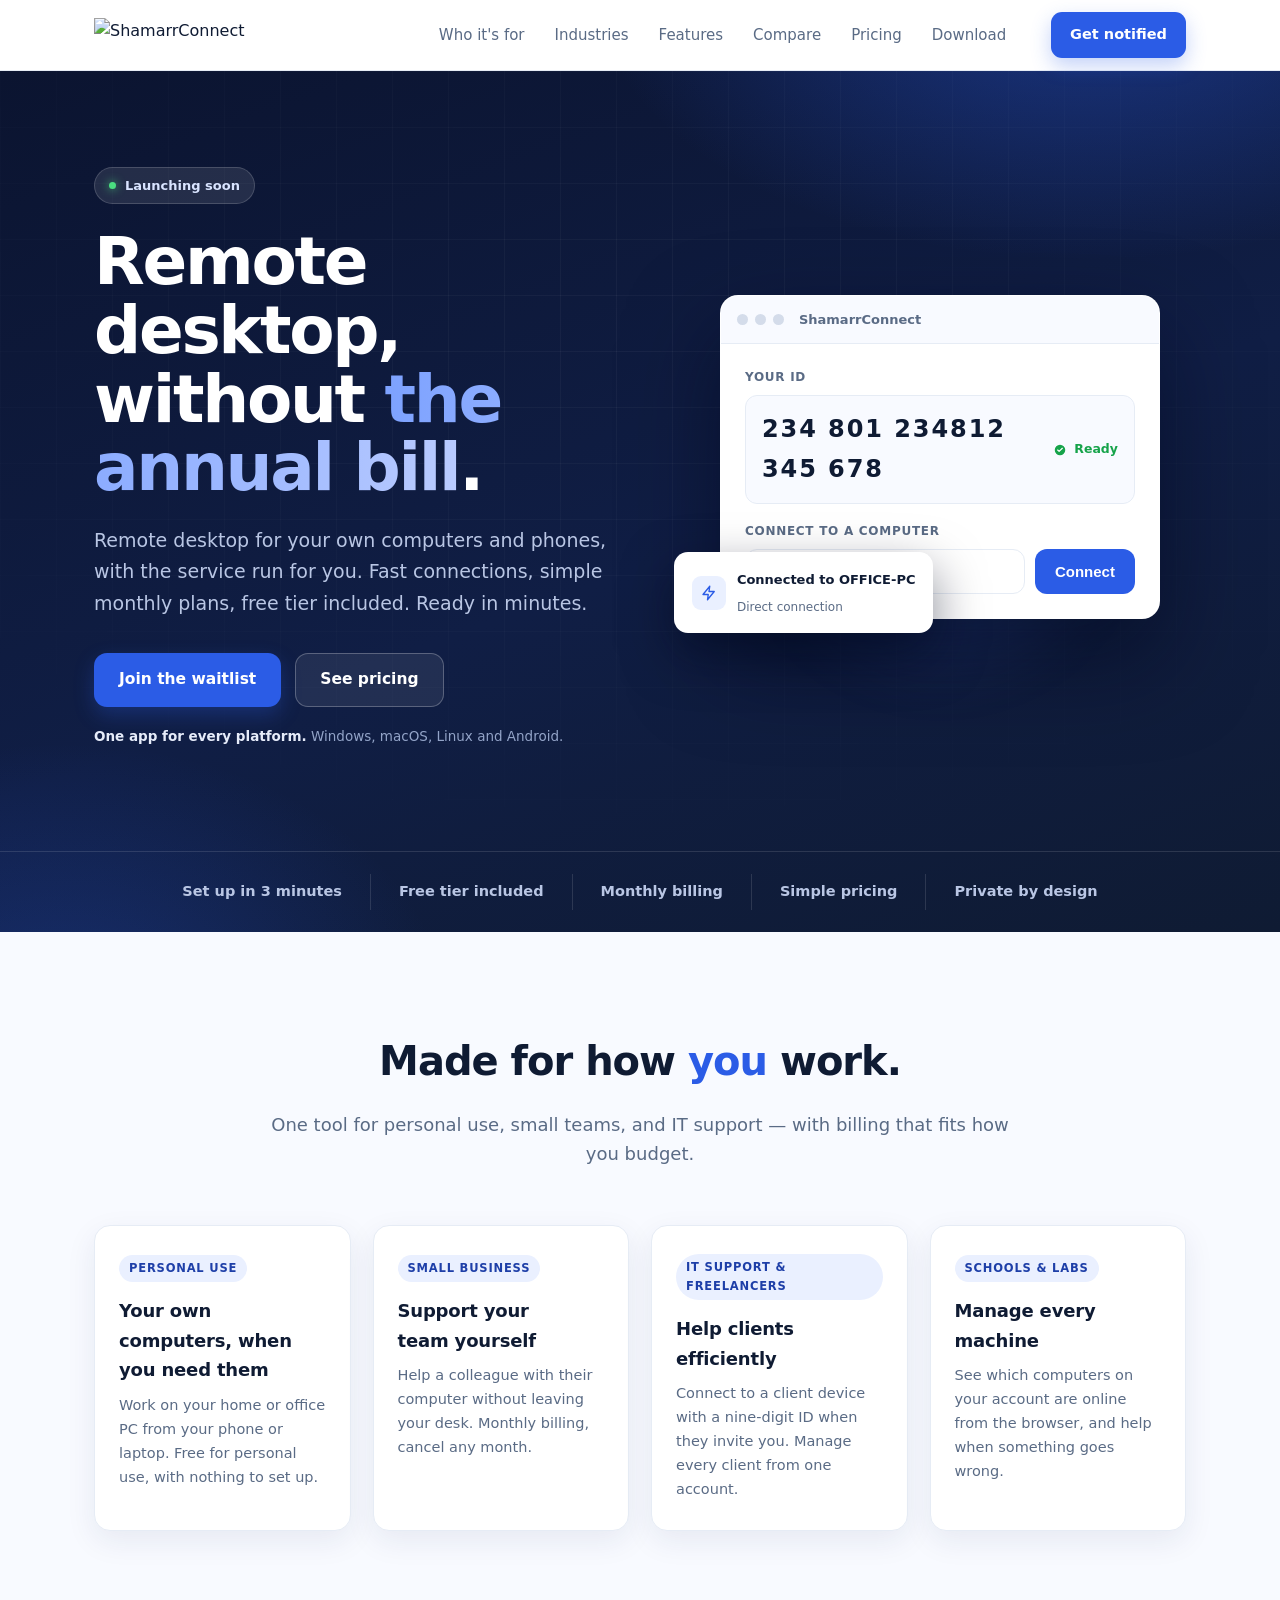
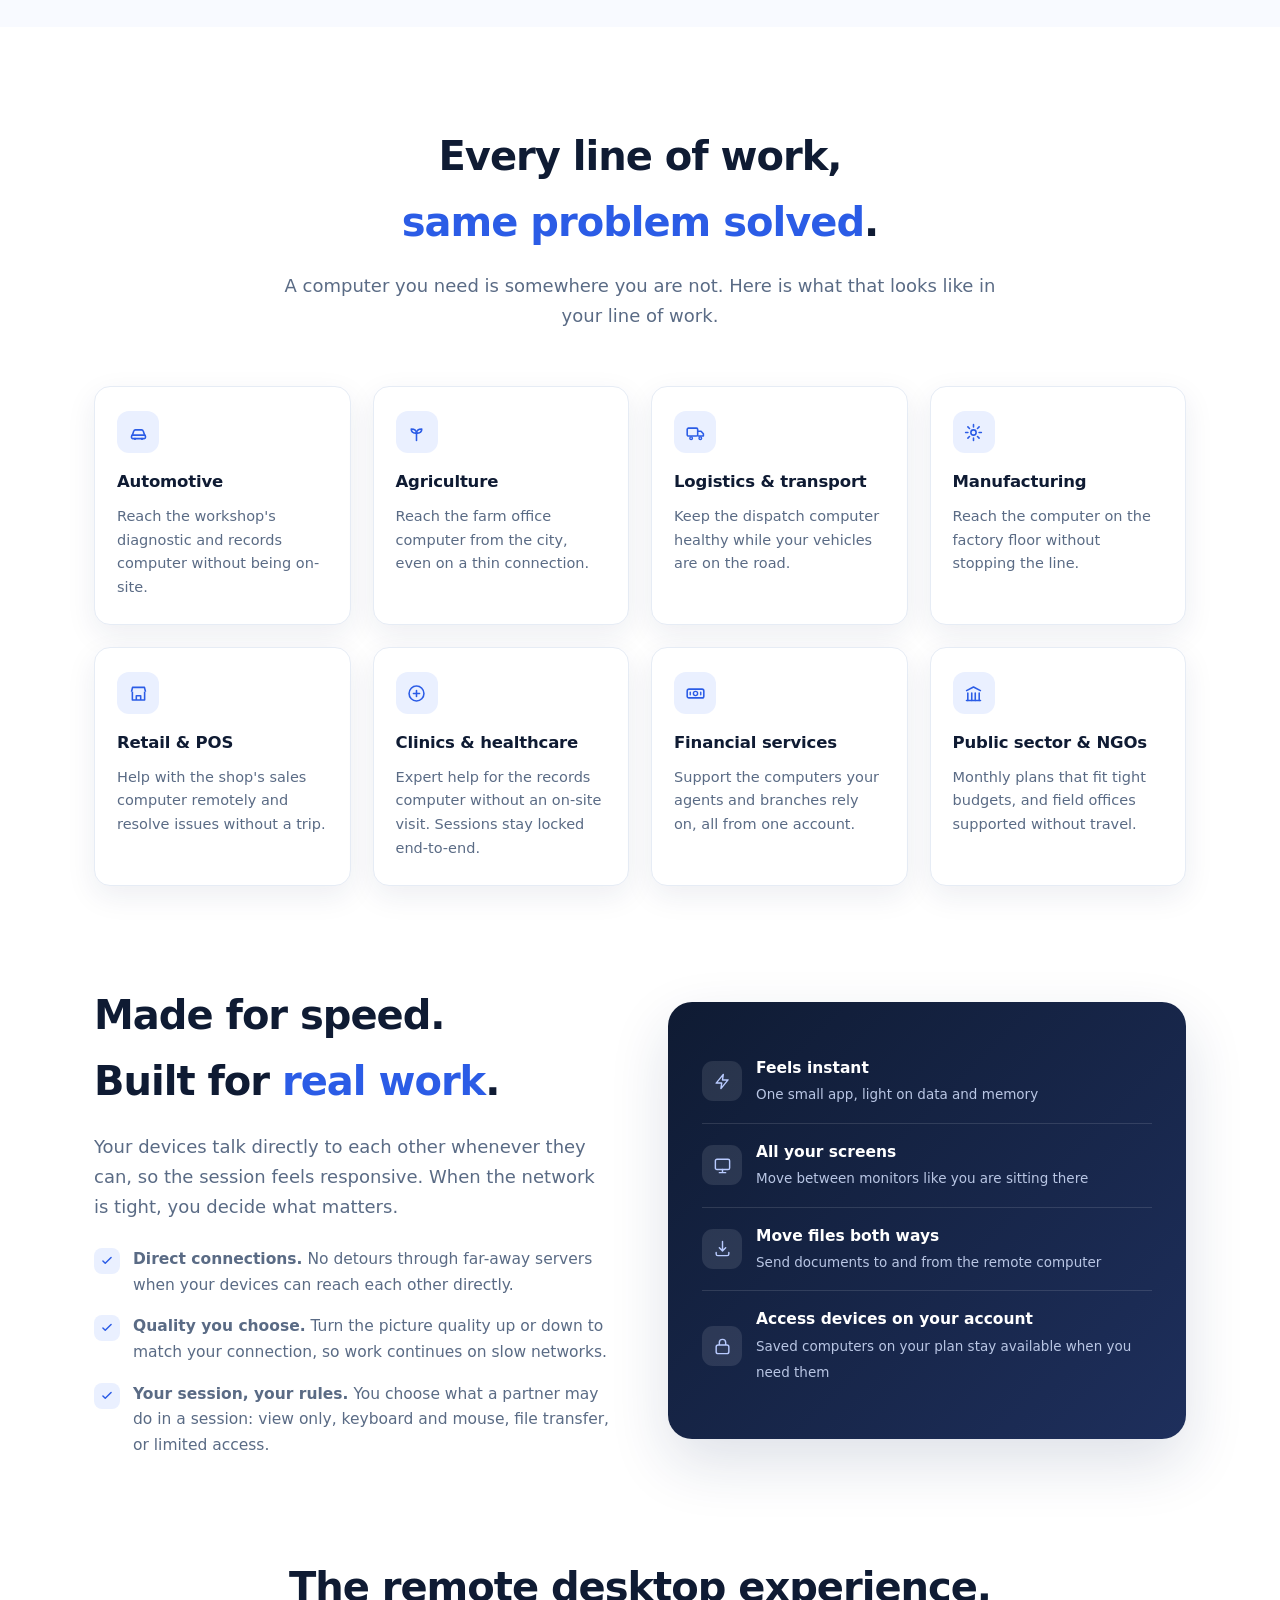
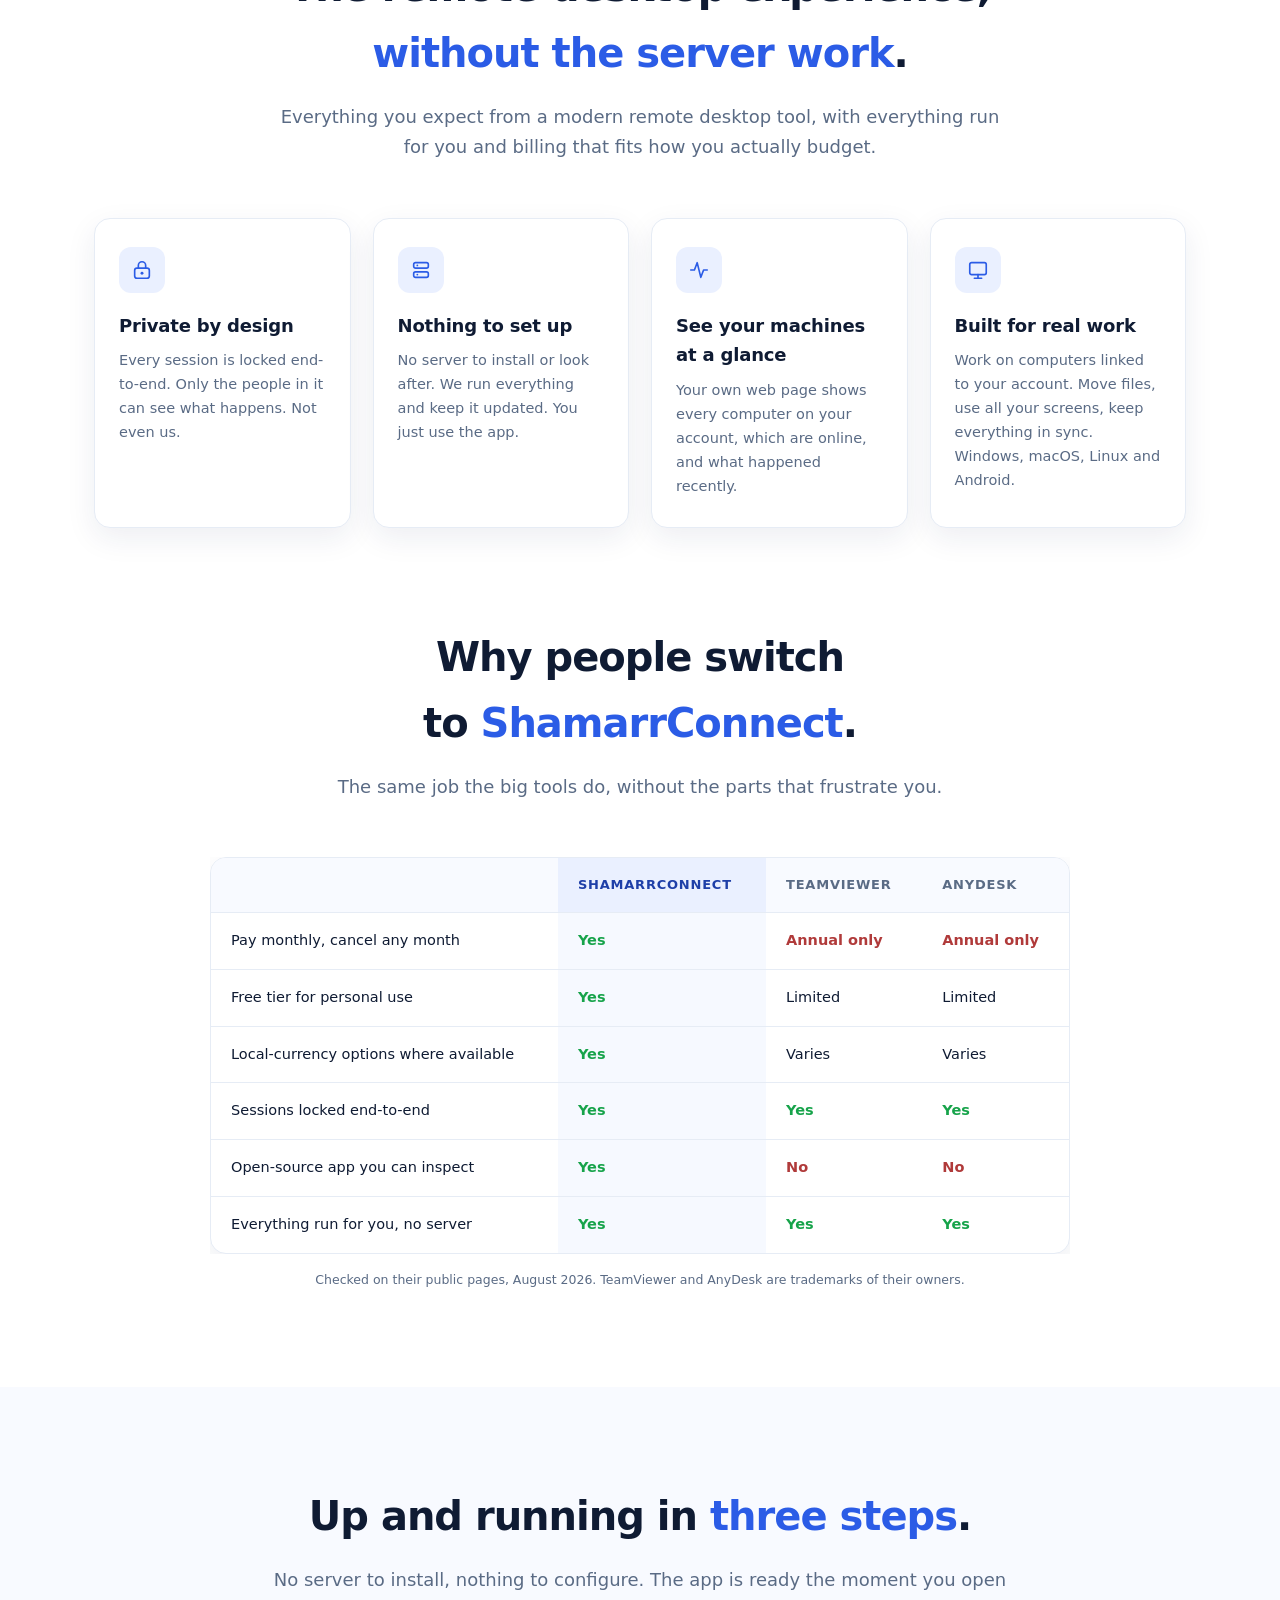
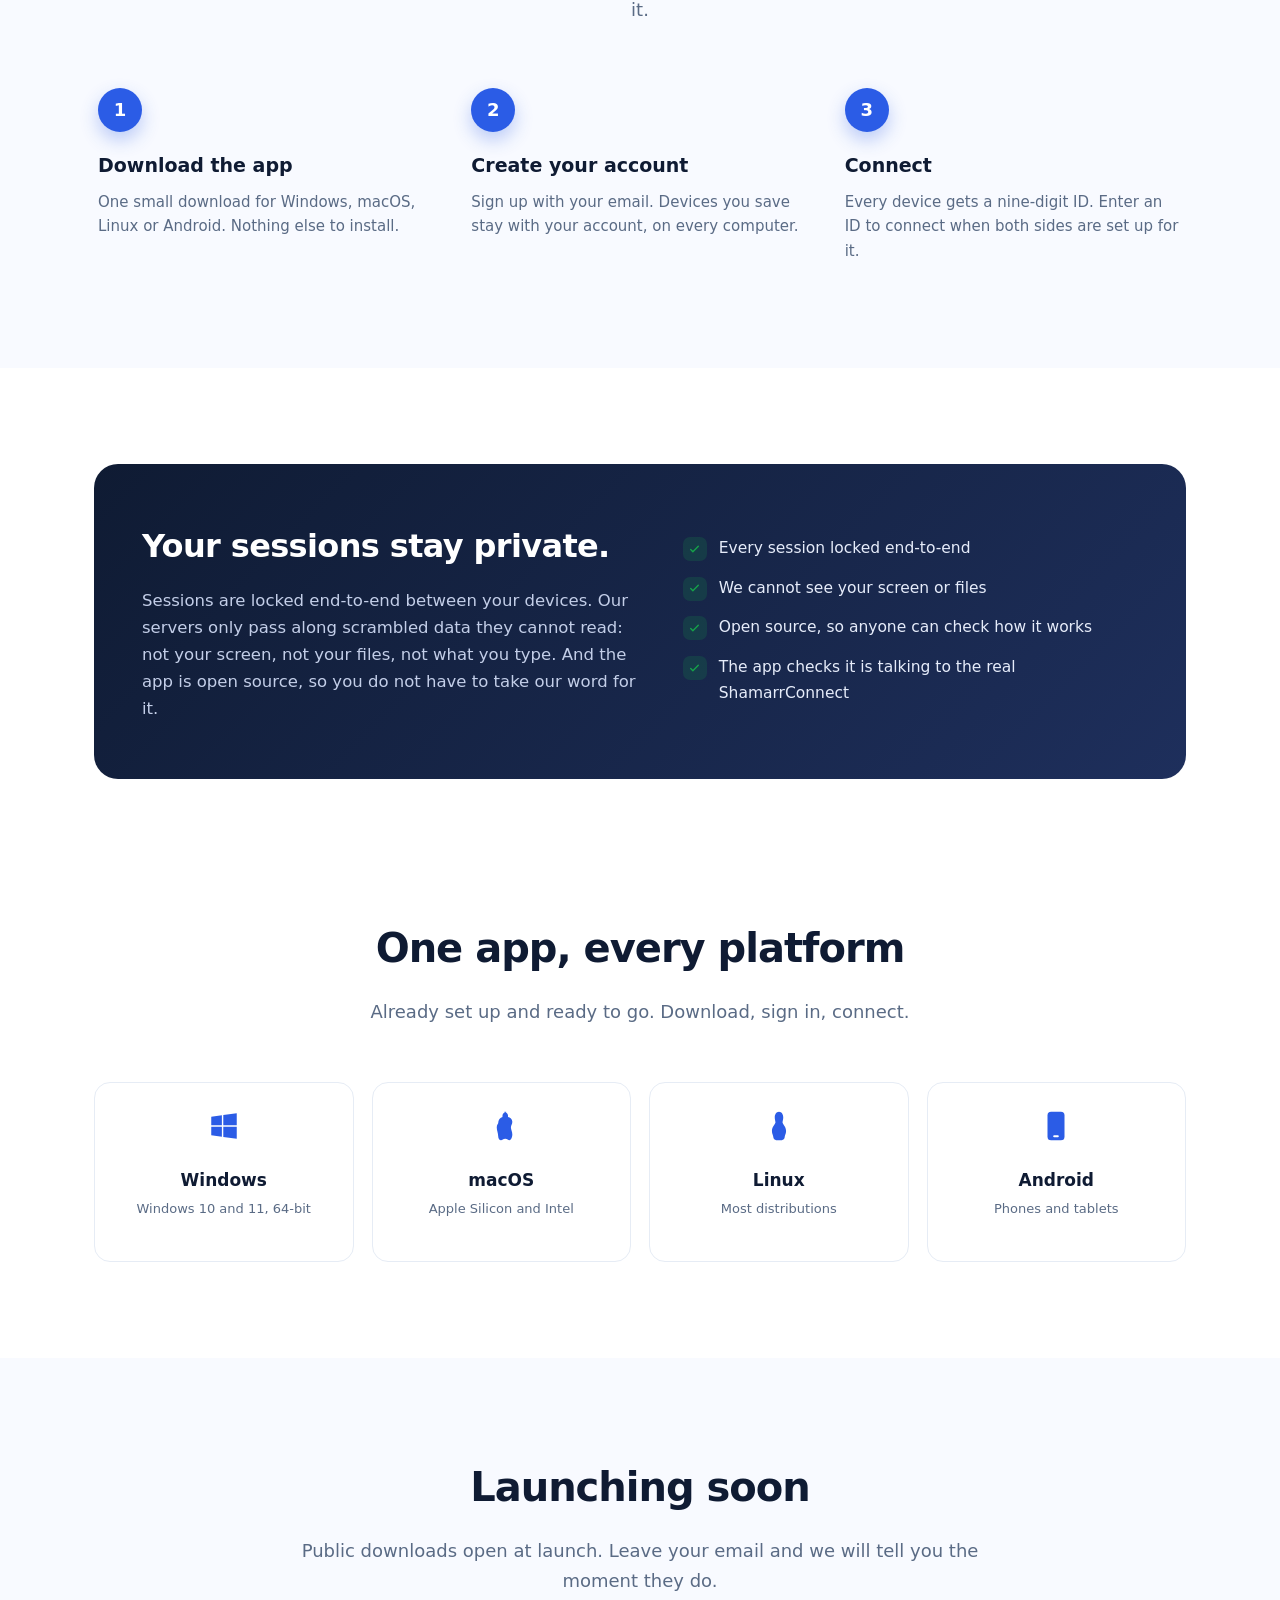
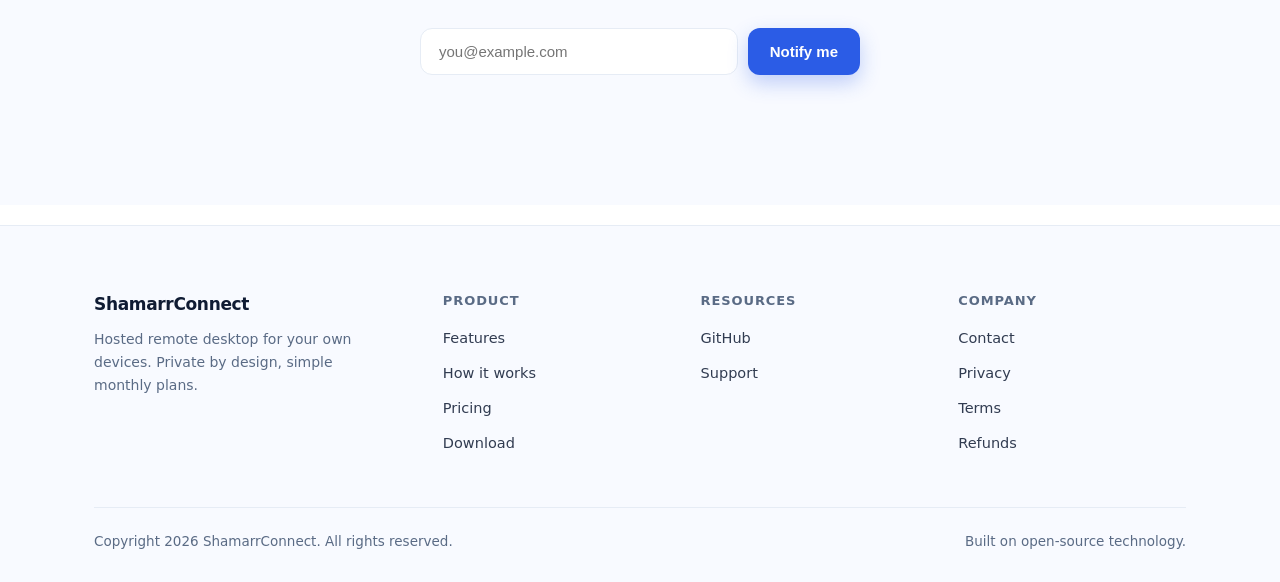
==== commit ba613c1f: "website: soften remaining retail copy" ====
--- a/website/site/index.html
+++ b/website/site/index.html
@@ -391,7 +391,7 @@
       <div class="card">
         <div class="ico"><svg width="21" height="21" viewBox="0 0 24 24" fill="none"><path d="M4 10l1.2-5h13.6L20 10" stroke="#2B5CE6" stroke-width="1.8" stroke-linejoin="round"/><path d="M5 10v9.5h14V10" stroke="#2B5CE6" stroke-width="1.8" stroke-linejoin="round"/><path d="M9.5 19.5v-5h5v5" stroke="#2B5CE6" stroke-width="1.8" stroke-linejoin="round"/></svg></div>
         <h3>Retail &amp; POS</h3>
-        <p>Check the shop's sales computer from anywhere and fix the attendant's problem without a trip.</p>
+        <p>Help with the shop's sales computer remotely and resolve issues without a trip.</p>
       </div>
       <div class="card">
         <div class="ico"><svg width="21" height="21" viewBox="0 0 24 24" fill="none"><circle cx="12" cy="12" r="8.5" stroke="#2B5CE6" stroke-width="1.8"/><path d="M12 8.5v7M8.5 12h7" stroke="#2B5CE6" stroke-width="1.8" stroke-linecap="round"/></svg></div>
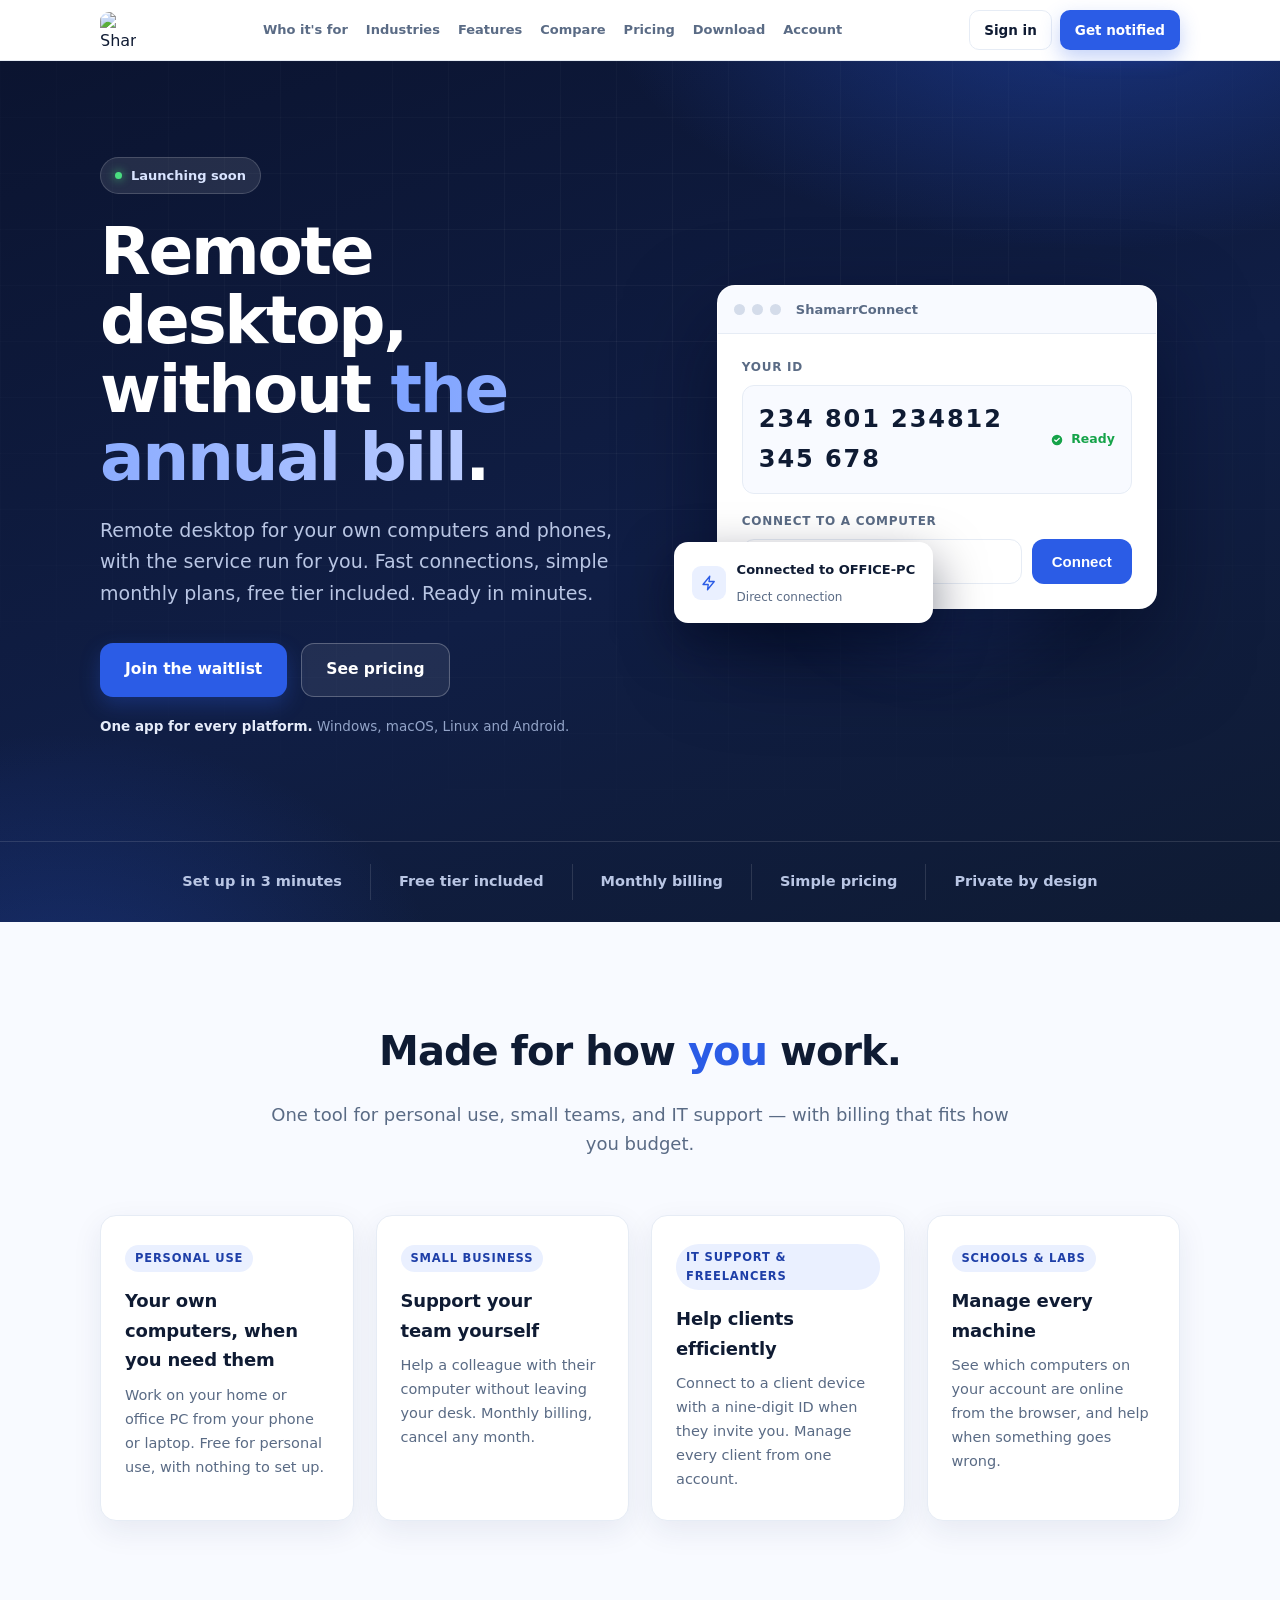
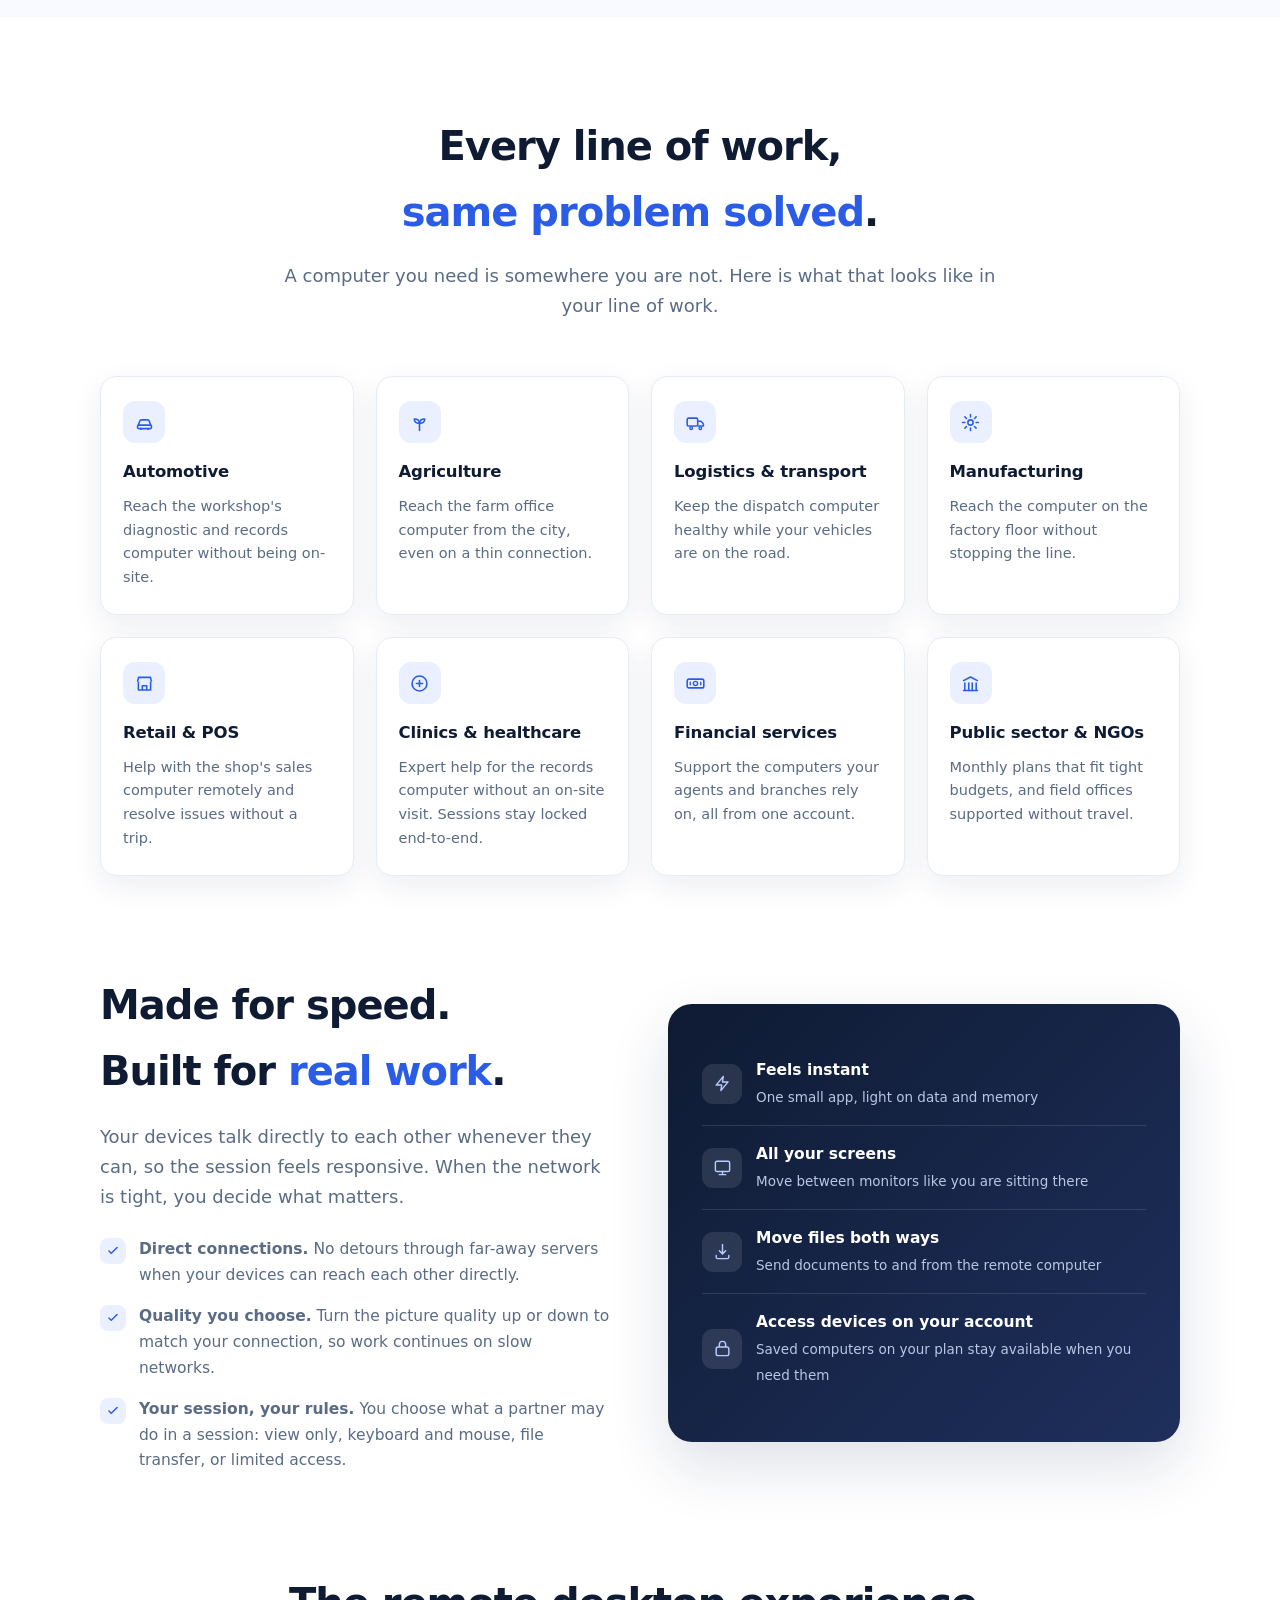
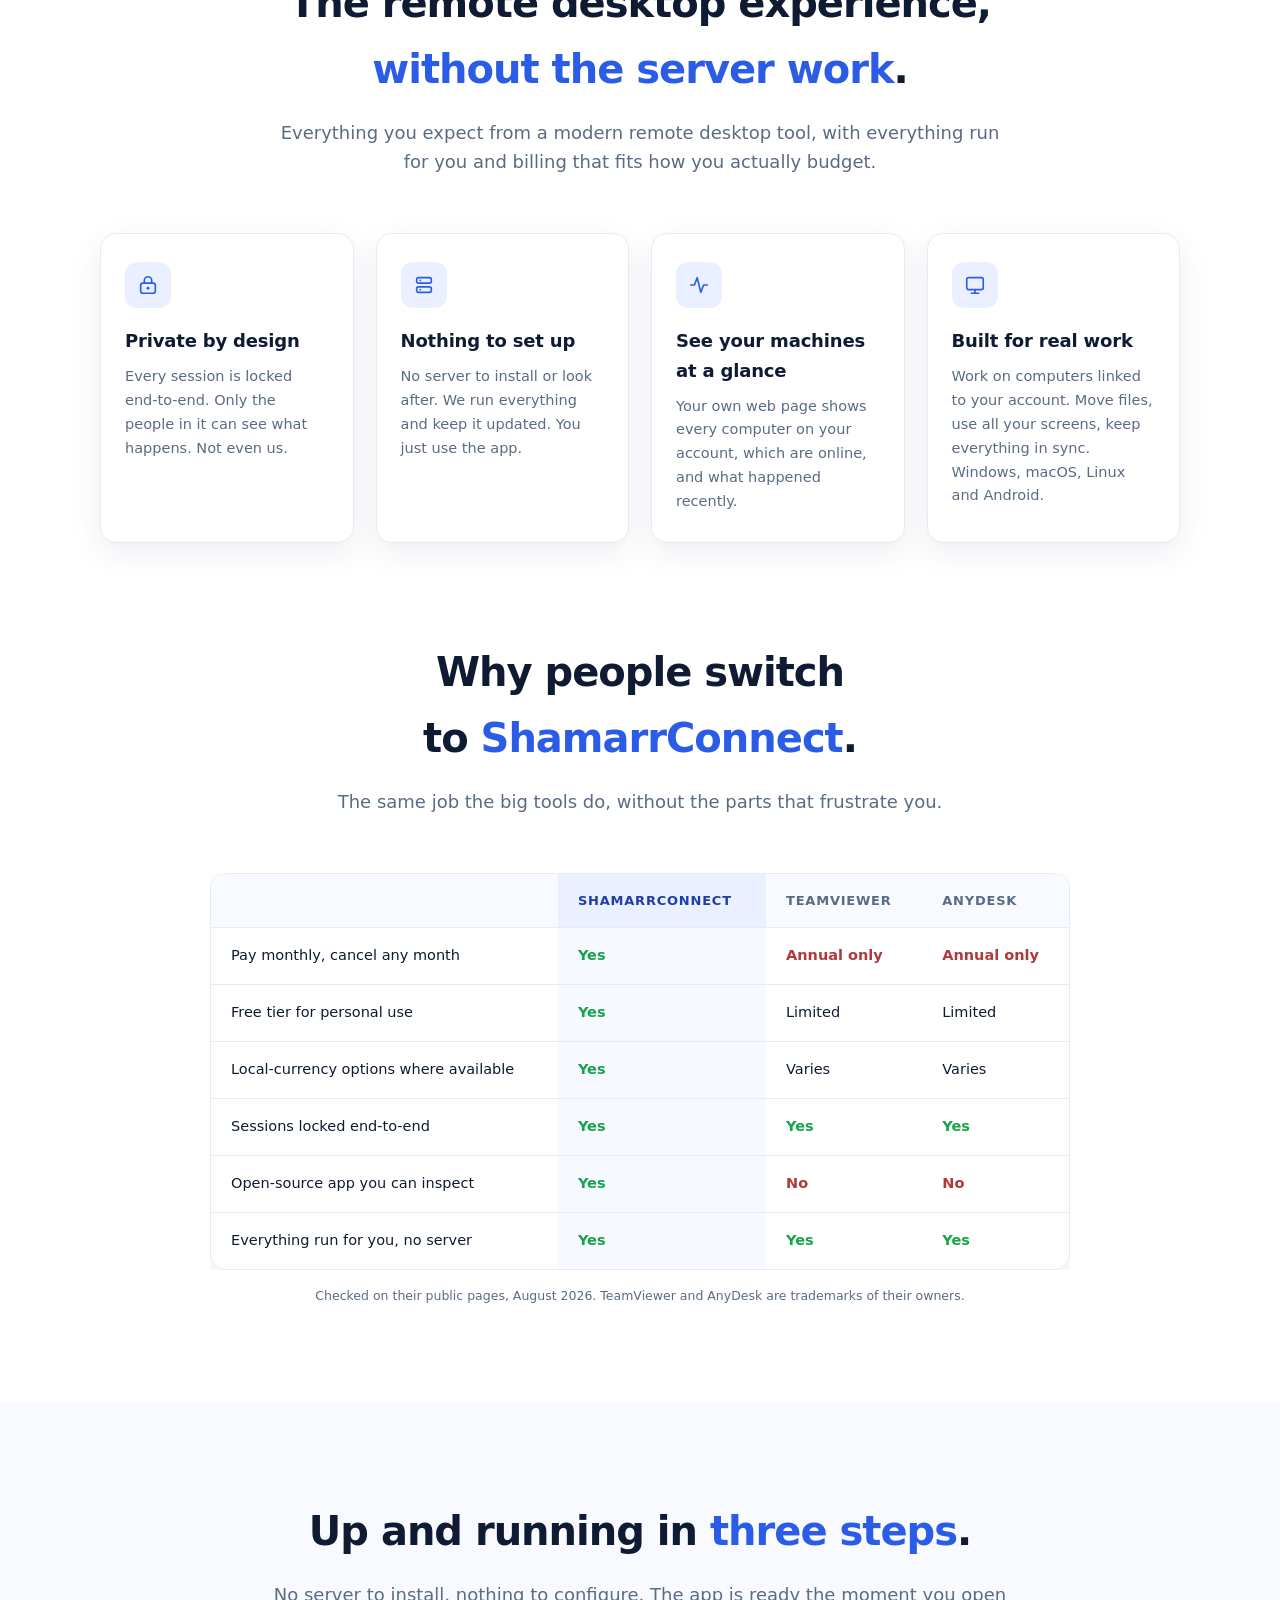
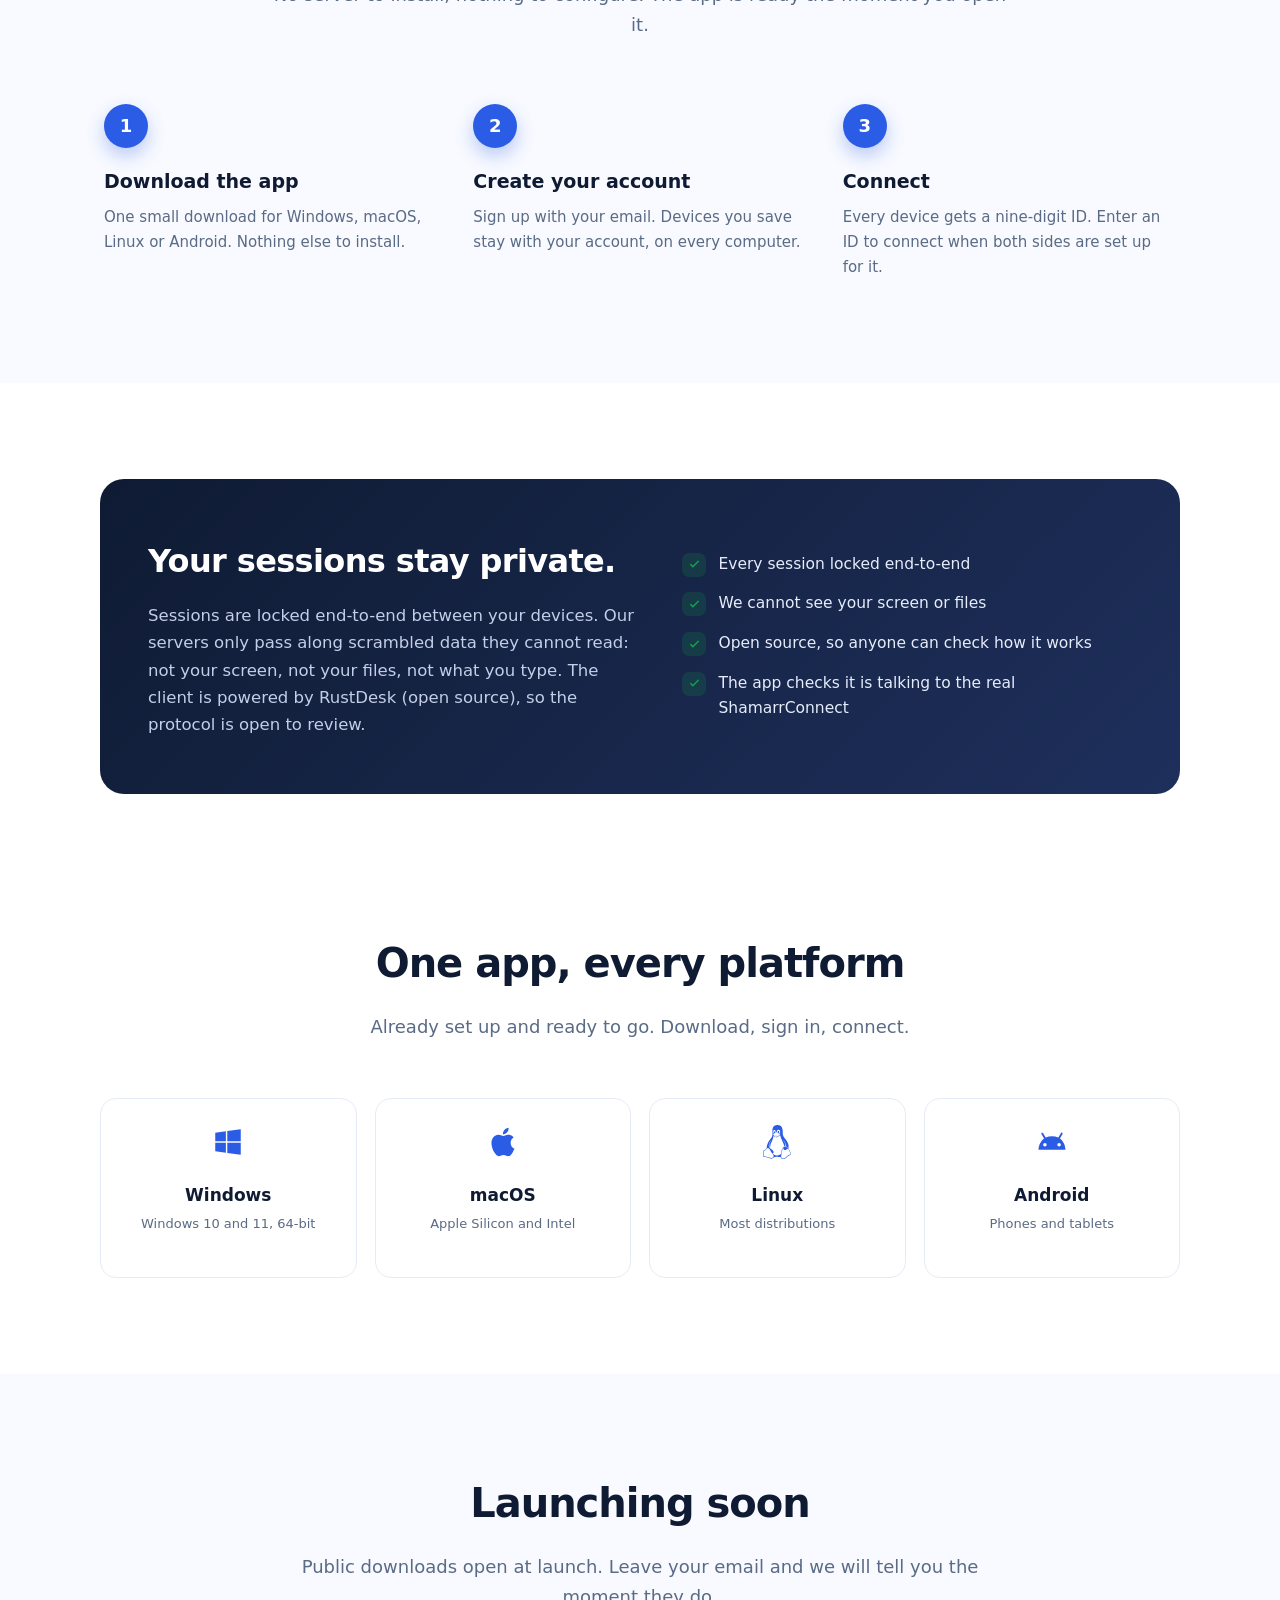
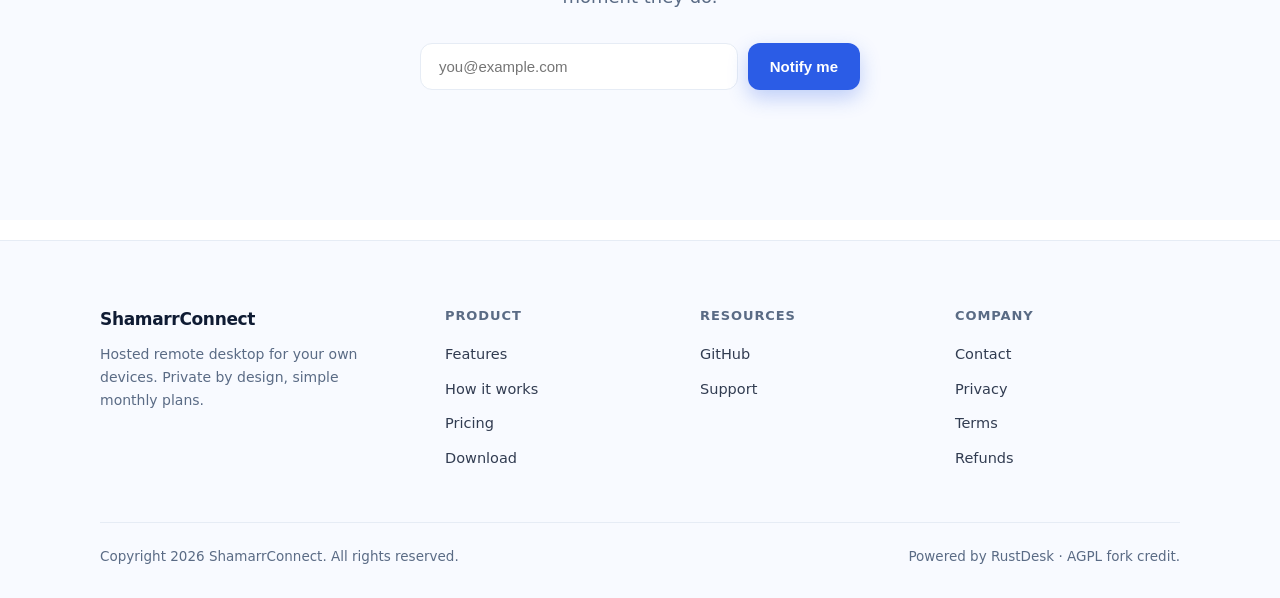
==== commit 19813ab4: "feat: Team console, account MFA UX, site brand polish Wire change-password and signed-in devices, st" ====
--- a/website/site/index.html
+++ b/website/site/index.html
@@ -36,11 +36,13 @@
   h1,h2,h3{text-wrap:balance}
   a:focus-visible,.btn:focus-visible,button:focus-visible{outline:2px solid var(--brand);outline-offset:2px;border-radius:6px}
   a{color:inherit;text-decoration:none}
-  .wrap{max-width:1140px;margin:0 auto;padding:0 24px}
+  /* ~90% of desktops are ≥1280px; keep chrome inside a comfortable 1120px rail */
+  .wrap{max-width:1120px;margin:0 auto;padding:0 20px}
   .btn{
-    display:inline-flex;align-items:center;gap:9px;font-weight:600;font-size:14.5px;
-    padding:10px 18px;border-radius:11px;border:1px solid transparent;cursor:pointer;
+    display:inline-flex;align-items:center;gap:8px;font-weight:600;font-size:14px;
+    padding:9px 16px;border-radius:10px;border:1px solid transparent;cursor:pointer;
     transition:transform .15s ease, box-shadow .15s ease, background .15s ease;
+    white-space:nowrap;
   }
   .btn-primary{background:var(--brand);color:#fff;box-shadow:0 8px 20px rgba(43,92,230,.28)}
   .btn-primary:hover{background:var(--brand-dark);transform:translateY(-1px);box-shadow:0 12px 26px rgba(43,92,230,.34)}
@@ -50,17 +52,30 @@
   .btn-light{background:rgba(255,255,255,.08);color:#fff;border-color:rgba(255,255,255,.25)}
   .btn-light:hover{border-color:#fff;background:rgba(255,255,255,.14);transform:translateY(-1px)}
 
-  /* NAV */
-  header{position:sticky;top:0;z-index:50;background:rgba(255,255,255,.82);
+  /* NAV — fits brand + links + CTAs on 1280–1440 without wrapping */
+  header{position:sticky;top:0;z-index:50;background:rgba(255,255,255,.88);
     backdrop-filter:saturate(180%) blur(12px);border-bottom:1px solid var(--line)}
-  nav{display:flex;align-items:center;justify-content:space-between;height:70px}
-  .brand{display:flex;align-items:center}
-  .brand .wordmark{height:34px;width:auto;display:block}
-  .navlinks{display:flex;align-items:center;gap:30px}
-  .navlinks a{color:var(--muted);font-weight:500;font-size:15px;transition:color .15s}
-  .navlinks a:hover{color:var(--ink)}
-  .nav-cta{display:flex;align-items:center;gap:14px}
-  @media(max-width:820px){.navlinks{display:none}}
+  nav{display:flex;align-items:center;justify-content:space-between;gap:16px;height:60px;min-width:0}
+  .brand{display:flex;align-items:center;gap:0;flex:0 0 auto;text-decoration:none}
+  .brand .mark{width:36px;height:36px;flex:none;display:block;border-radius:9px}
+  .brand .wordmark,.brand-text{display:none!important}
+  .navlinks{display:flex;align-items:center;gap:4px;flex:1 1 auto;justify-content:center;min-width:0;flex-wrap:nowrap}
+  .navlinks a{color:var(--muted);font-weight:600;font-size:13.5px;padding:8px 10px;border-radius:8px;transition:color .15s,background .15s;white-space:nowrap}
+  .navlinks a:hover{color:var(--ink);background:var(--bg-soft)}
+  .nav-cta{display:flex;align-items:center;gap:8px;flex:0 0 auto}
+  .nav-cta .btn{padding:8px 14px;font-size:13.5px}
+  /* Compact mid-desktop (common 1280–1366) */
+  @media(max-width:1366px){
+    .navlinks{gap:2px}
+    .navlinks a{padding:8px 8px;font-size:13px}
+  }
+  /* Drop secondary anchors so primary + CTAs stay on one line */
+  @media(max-width:1180px){
+    .navlinks a.nav-secondary{display:none}
+  }
+  @media(max-width:900px){
+    .navlinks{display:none}
+  }
 
   /* HERO (dark, dramatic) */
   .hero{position:relative;overflow:hidden;color:#fff;
@@ -253,17 +268,19 @@
   <div class="wrap">
     <nav>
       <a class="brand" href="#top" aria-label="ShamarrConnect home">
-        <img class="wordmark" src="/wordmark.svg" width="300" height="34" alt="ShamarrConnect">
+        <img class="mark" src="/logo-mark.svg" width="36" height="36" alt="ShamarrConnect">
       </a>
       <div class="navlinks">
-        <a href="#who">Who it's for</a>
-        <a href="#industries">Industries</a>
+        <a class="nav-secondary" href="#who">Who it's for</a>
+        <a class="nav-secondary" href="#industries">Industries</a>
         <a href="#features">Features</a>
-        <a href="#compare">Compare</a>
+        <a class="nav-secondary" href="#compare">Compare</a>
         <a href="/pricing">Pricing</a>
         <a href="/download">Download</a>
+        <a href="/account">Account</a>
       </div>
       <div class="nav-cta">
+        <a class="btn btn-ghost" href="/account">Sign in</a>
         <a class="btn btn-primary" href="#waitlist">Get notified</a>
       </div>
     </nav>
@@ -533,7 +550,7 @@
     <div class="secband">
       <div>
         <h2>Your sessions stay private.</h2>
-        <p>Sessions are locked end-to-end between your devices. Our servers only pass along scrambled data they cannot read: not your screen, not your files, not what you type. And the app is open source, so you do not have to take our word for it.</p>
+        <p>Sessions are locked end-to-end between your devices. Our servers only pass along scrambled data they cannot read: not your screen, not your files, not what you type. The client is powered by RustDesk (open source), so the protocol is open to review.</p>
       </div>
       <ul class="seclist">
         <li><span class="chk"><svg width="13" height="13" viewBox="0 0 24 24" fill="none"><path d="m5 12 4 4 10-10" stroke="#16A34A" stroke-width="2.5" stroke-linecap="round" stroke-linejoin="round"/></svg></span> Every session locked end-to-end</li>
@@ -553,22 +570,22 @@
     </div>
     <div class="dlcards">
       <a class="dl" href="/download">
-        <svg width="34" height="34" viewBox="0 0 24 24" fill="#2B5CE6"><path d="M3 5.5 10.5 4.4v7.1H3V5.5Zm0 13L10.5 19.6v-7H3v6Zm8.5 1.3L21 21V12.5h-9.5v7.3Zm0-15.6V11.5H21V3l-9.5 1.2Z"/></svg>
+        <svg width="34" height="34" viewBox="0 0 24 24" fill="#2B5CE6" aria-hidden="true"><path d="M3 5.5 10.5 4.4v7.1H3V5.5Zm0 13L10.5 19.6v-7H3v5.9Zm8.5 1.3L21 21V12.5h-9.5v7.3Zm0-15.6V11.5H21V3l-9.5 1.2Z"/></svg>
         <div class="os">Windows</div>
         <div class="sub">Windows 10 and 11, 64-bit</div>
       </a>
       <a class="dl" href="/download">
-        <svg width="34" height="34" viewBox="0 0 24 24" fill="#2B5CE6"><path d="M16 2c-1.5 0-3 1.2-3 3 0 .2 0 .4.1.6C11.4 6 10 7.7 10 10c0 .5-1 1-1 3s1 4 1 6 1 3 2 3 1.5-1 3-1 2 1 3 1 2-2 2-4-1-3.5-1-5 1-2 1-4-1.6-3.2-3.1-3.4c.1-.2.1-.4.1-.6 0-1.8-1.5-3-3-3Z"/></svg>
+        <svg width="34" height="34" viewBox="0 0 24 24" fill="#2B5CE6" aria-hidden="true"><path d="M18.71 19.5c-.83 1.24-1.71 2.45-3.05 2.47-1.34.03-1.77-.79-3.29-.79-1.53 0-2 .77-3.27.82-1.31.05-2.3-1.32-3.14-2.53C4.25 17 2.94 12.45 4.7 9.39c.87-1.52 2.43-2.48 4.12-2.51 1.28-.02 2.5.87 3.29.87.78 0 2.26-1.07 3.81-.91.65.03 2.47.26 3.64 1.98-.09.06-2.17 1.28-2.15 3.81.03 3.02 2.65 4.03 2.68 4.04-.03.07-.42 1.44-1.38 2.83M13 3.5c.73-.83 1.94-1.46 2.94-1.5.13 1.17-.34 2.35-1.04 3.19-.69.85-1.83 1.51-2.95 1.42-.15-1.15.41-2.35 1.05-3.11z"/></svg>
         <div class="os">macOS</div>
         <div class="sub">Apple Silicon and Intel</div>
       </a>
       <a class="dl" href="/download">
-        <svg width="34" height="34" viewBox="0 0 24 24" fill="#2B5CE6"><path d="M12 2c-2 0-3 2-3 4 0 1.5.5 2.5.5 3.5 0 1-2.5 3-2.5 6 0 2 1 3 1 4.5 0 1 1 2 2 2h4c1 0 2-1 2-2 0-1.5 1-2.5 1-4.5 0-3-2.5-5-2.5-6 0-1 .5-2 .5-3.5 0-2-1-4-3-4Z"/></svg>
+        <svg width="34" height="34" viewBox="0 0 24 24" fill="#2B5CE6" aria-hidden="true"><path d="M12.504 0c-.155 0-.315.008-.48.021-4.226.333-3.105 4.807-3.17 6.298-.076 1.092-.3 1.953-1.05 3.02-.885 1.051-2.127 2.75-2.716 4.521-.278.832-.41 1.684-.287 2.489a.424.424 0 00-.11.135c-.26.268-.45.6-.663.839-.199.199-.485.267-.797.4-.313.136-.658.269-.864.68-.09.189-.136.394-.132.602 0 .199.027.4.055.536.058.399.116.728.04.97-.249.68-.28 1.145-.106 1.484.174.334.535.47.94.601.81.2 1.91.135 2.774.6.926.466 1.866.67 2.616.47.526-.116.97-.464 1.208-.946.587-.003 1.23-.269 2.26-.334.699-.058 1.574.267 2.577.2.025.134.063.198.114.333l.003.003c.391.778 1.113 1.132 1.884 1.071.771-.06 1.592-.536 2.257-1.306.631-.765 1.683-1.084 2.378-1.503.348-.199.629-.469.649-.853.023-.4-.2-.811-.714-1.376v-.097l-.003-.003c-.17-.2-.25-.535-.338-.926-.085-.401-.182-.786-.492-1.046h-.003c-.059-.054-.123-.067-.188-.135a.357.357 0 00-.19-.064c.431-1.278.264-2.55-.173-3.694-.533-1.41-1.465-2.638-2.175-3.483-.796-1.005-1.576-1.957-1.56-3.368.026-2.152.236-6.133-3.544-6.139zm.529 3.405h.013c.213 0 .396.062.584.198.19.135.33.332.438.533.105.259.158.459.166.724 0-.02.006-.04.006-.06v.105a.086.086 0 01-.004-.021l-.004-.024a1.807 1.807 0 01-.15.706.953.953 0 01-.213.335.71.71 0 00-.088-.042c-.104-.045-.198-.064-.284-.133a1.312 1.312 0 00-.22-.066c.05-.06.146-.133.183-.198.053-.128.082-.264.088-.402v-.02a1.21 1.21 0 00-.061-.4c-.045-.134-.101-.2-.183-.333-.084-.066-.167-.132-.267-.132h-.016c-.093 0-.176.03-.262.132a.8.8 0 00-.205.334 1.18 1.18 0 00-.09.4v.019c.002.089.008.179.02.267-.193-.067-.438-.135-.607-.202a1.635 1.635 0 01-.018-.2v-.02a1.772 1.772 0 01.15-.768c.082-.22.232-.406.43-.533a.985.985 0 01.594-.2zm-2.962.059h.036c.142 0 .27.048.399.135.146.129.264.288.344.465.09.199.14.4.153.667v.004c.007.134.006.2-.002.266v.08c-.03.007-.056.018-.083.024-.152.055-.274.135-.393.2.012-.09.013-.18.003-.267v-.015c-.012-.133-.04-.2-.082-.333a.613.613 0 00-.166-.267.248.248 0 00-.183-.064h-.021c-.071.006-.13.04-.186.132a.552.552 0 00-.12.27.944.944 0 00-.023.33v.015c.012.135.037.2.08.334.046.134.098.2.166.268.01.009.02.018.034.024-.07.057-.117.07-.176.136a.304.304 0 01-.131.068 2.62 2.62 0 01-.275-.402 1.772 1.772 0 01-.155-.667 1.759 1.759 0 01.08-.668 1.43 1.43 0 01.283-.535c.128-.133.26-.2.418-.2zm1.37 1.706c.332 0 .733.065 1.216.399.293.2.523.269 1.052.468h.003c.255.136.405.266.478.399v-.131a.571.571 0 01.016.47c-.123.31-.516.643-1.063.842v.002c-.268.135-.501.333-.775.465-.276.135-.588.292-1.012.267a1.139 1.139 0 01-.448-.067 3.566 3.566 0 01-.322-.198c-.195-.135-.363-.332-.612-.465v-.005h-.005c-.4-.246-.616-.512-.686-.71-.07-.268-.005-.47.193-.6.224-.135.38-.271.483-.336.104-.074.143-.102.176-.131h.002v-.003c.169-.202.436-.47.839-.601.139-.036.294-.065.466-.065zm2.8 2.142c.358 1.417 1.196 3.475 1.735 4.473.286.534.855 1.659 1.102 3.024.156-.005.33.018.513.064.646-1.671-.546-3.467-1.089-3.966-.22-.2-.232-.335-.123-.335.59.534 1.365 1.572 1.646 2.757.13.535.16 1.104.021 1.67.067.028.135.06.205.067 1.032.534 1.413.938 1.23 1.537v-.043c-.06-.003-.12 0-.18 0h-.016c.151-.467-.182-.825-1.065-1.224-.915-.4-1.646-.336-1.77.465-.008.043-.013.066-.018.135-.068.023-.139.053-.209.064-.43.268-.662.669-.793 1.187-.13.533-.17 1.156-.205 1.869v.003c-.02.334-.17.838-.319 1.35-1.5 1.072-3.58 1.538-5.348.334a2.645 2.645 0 00-.402-.533 1.45 1.45 0 00-.275-.333c.182 0 .338-.03.465-.067a.615.615 0 00.314-.334c.108-.267 0-.697-.345-1.163-.345-.467-.931-.995-1.788-1.521-.63-.4-.986-.87-1.15-1.396-.165-.534-.143-1.085-.015-1.645.245-1.07.873-2.11 1.274-2.763.107-.065.037.135-.408.974-.396.751-1.14 2.497-.122 3.854a8.123 8.123 0 01.647-2.876c.564-1.278 1.743-3.504 1.836-5.268.048.036.217.135.289.202.218.133.38.333.59.465.21.201.477.335.876.335.039.003.075.006.11.006.412 0 .73-.134.997-.268.29-.134.52-.334.74-.4h.005c.467-.135.835-.402 1.044-.7zm2.185 8.958c.037.6.343 1.245.882 1.377.588.134 1.434-.333 1.791-.765l.211-.01c.315-.007.577.01.847.268l.003.003c.208.199.305.53.391.876.085.4.154.78.409 1.066.486.527.645.906.636 1.14l.003-.007v.018l-.003-.012c-.015.262-.185.396-.498.595-.63.401-1.746.712-2.457 1.57-.618.737-1.37 1.14-2.036 1.191-.664.053-1.237-.2-1.574-.898l-.005-.003c-.21-.4-.12-1.025.056-1.69.176-.668.428-1.344.463-1.897.037-.714.076-1.335.195-1.814.12-.465.308-.797.641-.984l.045-.022zm-10.814.049h.01c.053 0 .105.005.157.014.376.055.706.333 1.023.752l.91 1.664.003.003c.243.533.754 1.064 1.189 1.637.434.598.77 1.131.729 1.57v.006c-.057.744-.48 1.148-1.125 1.294-.645.135-1.52.002-2.395-.464-.968-.536-2.118-.469-2.857-.602-.369-.066-.61-.2-.723-.4-.11-.2-.113-.602.123-1.23v-.004l.002-.003c.117-.334.03-.752-.027-1.118-.055-.401-.083-.71.043-.94.16-.334.396-.4.69-.533.294-.135.64-.202.915-.47h.002v-.002c.256-.268.445-.601.668-.838.19-.201.38-.336.663-.336zm7.159-9.074c-.435.201-.945.535-1.488.535-.542 0-.97-.267-1.28-.466-.154-.134-.28-.268-.373-.335-.164-.134-.144-.333-.074-.333.109.016.129.134.199.2.096.066.215.2.36.333.292.2.68.467 1.167.467.485 0 1.053-.267 1.398-.466.195-.135.445-.334.648-.467.156-.136.149-.267.279-.267.128.016.034.134-.147.332a8.097 8.097 0 01-.69.468zm-1.082-1.583V5.64c-.006-.02.013-.042.029-.05.074-.043.18-.027.26.004.063 0 .16.067.15.135-.006.049-.085.066-.135.066-.055 0-.092-.043-.141-.068-.052-.018-.146-.008-.163-.065zm-.551 0c-.02.058-.113.049-.166.066-.047.025-.086.068-.14.068-.05 0-.13-.02-.136-.068-.01-.066.088-.133.15-.133.08-.031.184-.047.259-.005.019.009.036.03.03.05v.02h.003z"/></svg>
         <div class="os">Linux</div>
         <div class="sub">Most distributions</div>
       </a>
       <a class="dl" href="/download">
-        <svg width="34" height="34" viewBox="0 0 24 24" fill="#2B5CE6"><rect x="6" y="2" width="12" height="20" rx="2.5"/><rect x="10" y="18.5" width="4" height="1.4" rx=".7" fill="#fff"/></svg>
+        <svg width="34" height="34" viewBox="0 0 24 24" fill="#2B5CE6" aria-hidden="true"><path d="M17.6 9.48 19.44 6.3c.16-.31.04-.69-.26-.85-.29-.15-.65-.06-.83.22l-1.88 3.24a11.47 11.47 0 0 0-8.94 0L5.65 5.67c-.19-.28-.54-.36-.85-.22-.3.16-.42.54-.26.85l1.84 3.18C4.22 11.15 2.5 14.14 2.5 17.5h19c0-3.36-1.72-6.35-3.9-8.02ZM7 15.25a1.25 1.25 0 1 1 0-2.5 1.25 1.25 0 0 1 0 2.5Zm10 0a1.25 1.25 0 1 1 0-2.5 1.25 1.25 0 0 1 0 2.5Z"/></svg>
         <div class="os">Android</div>
         <div class="sub">Phones and tablets</div>
       </a>
@@ -620,7 +637,7 @@
     </div>
     <div class="fbottom">
       <span>Copyright 2026 ShamarrConnect. All rights reserved.</span>
-      <span class="disclaimer">Built on open-source technology.</span>
+      <span class="disclaimer">Powered by RustDesk · AGPL fork credit.</span>
     </div>
   </div>
 </footer>
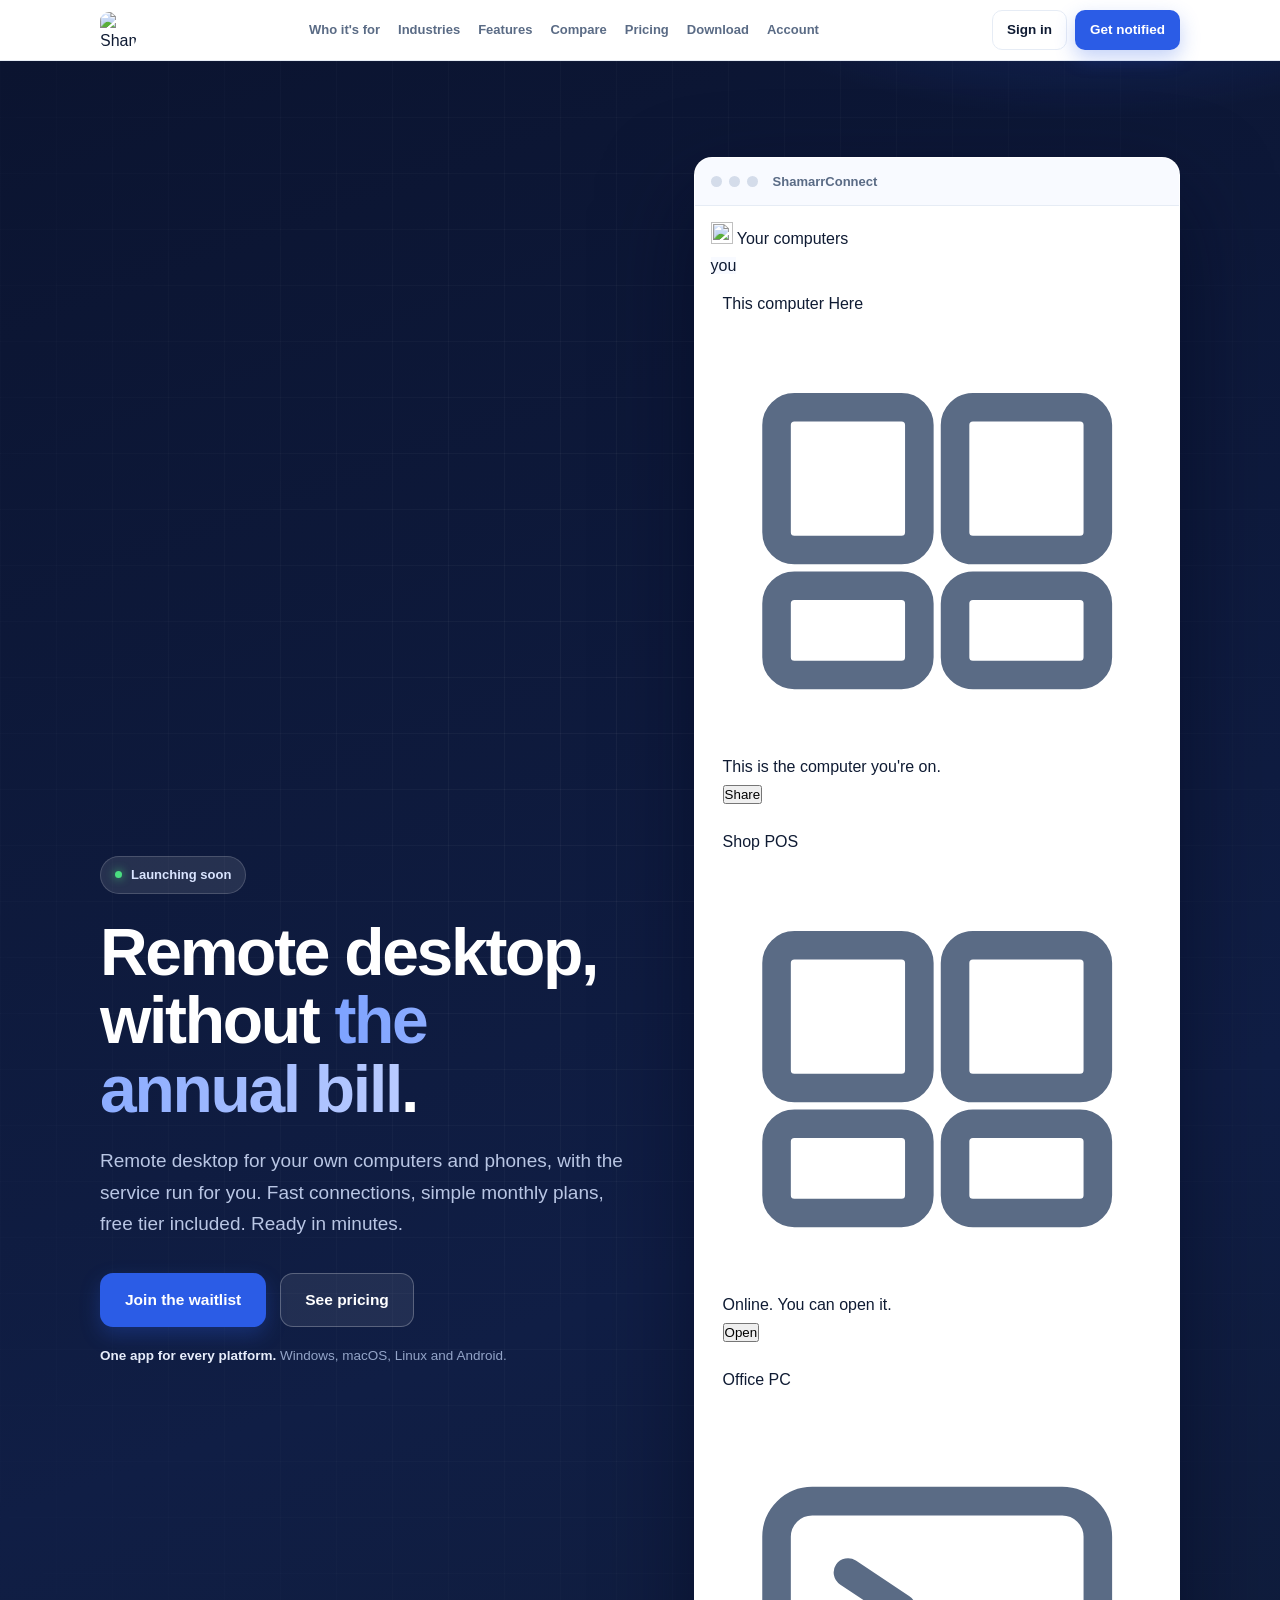
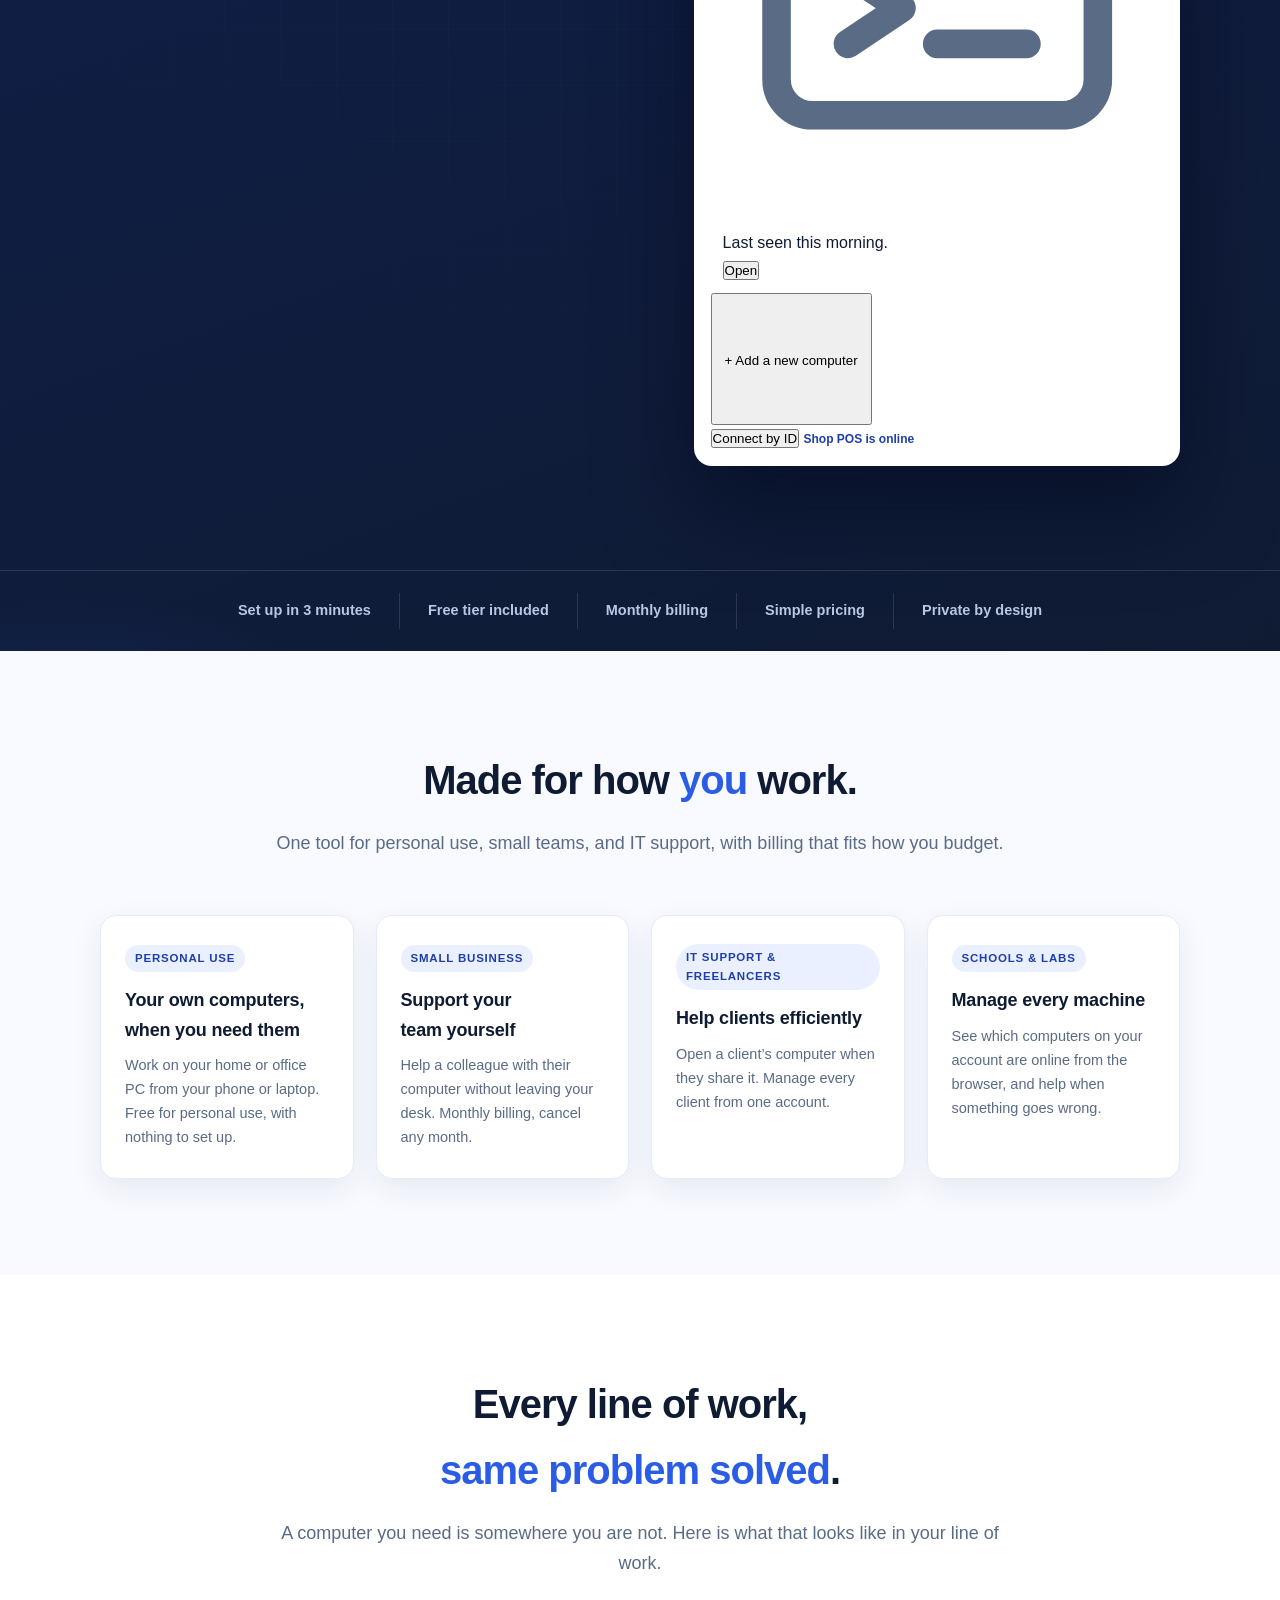
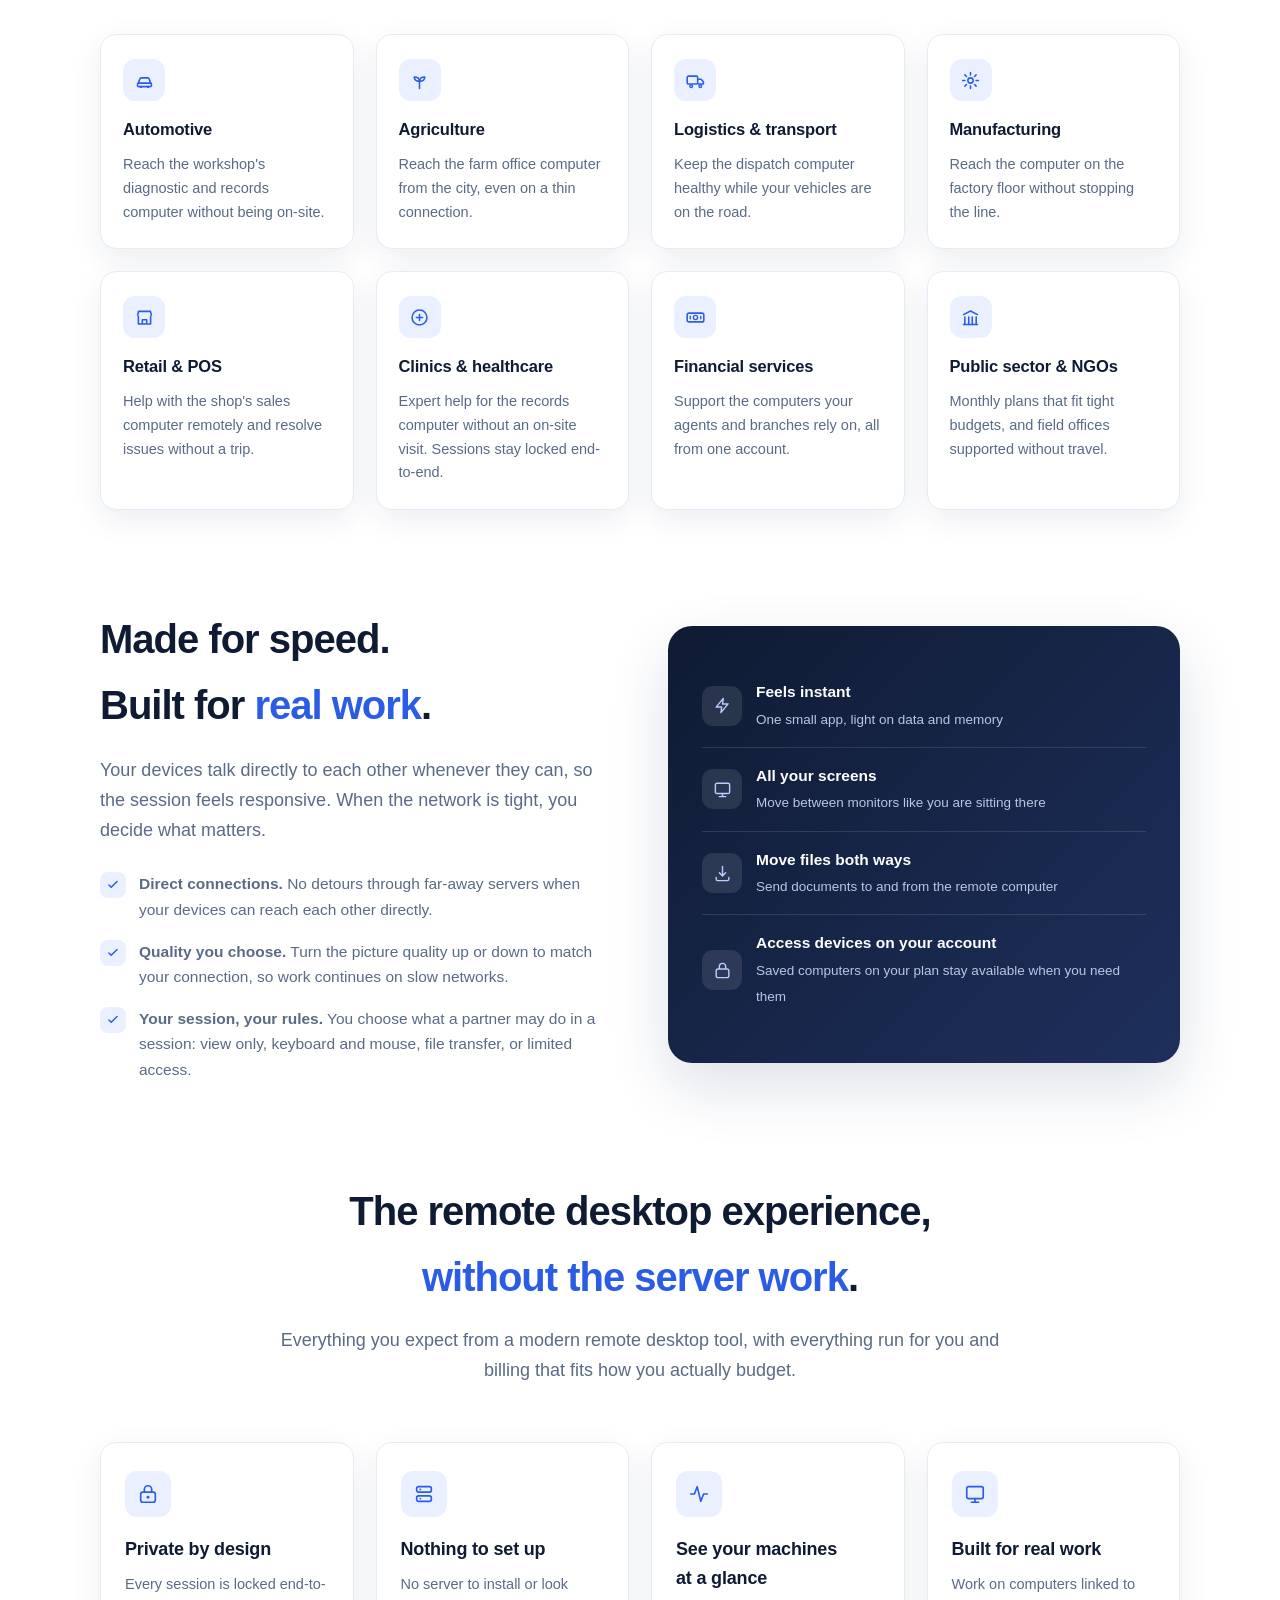
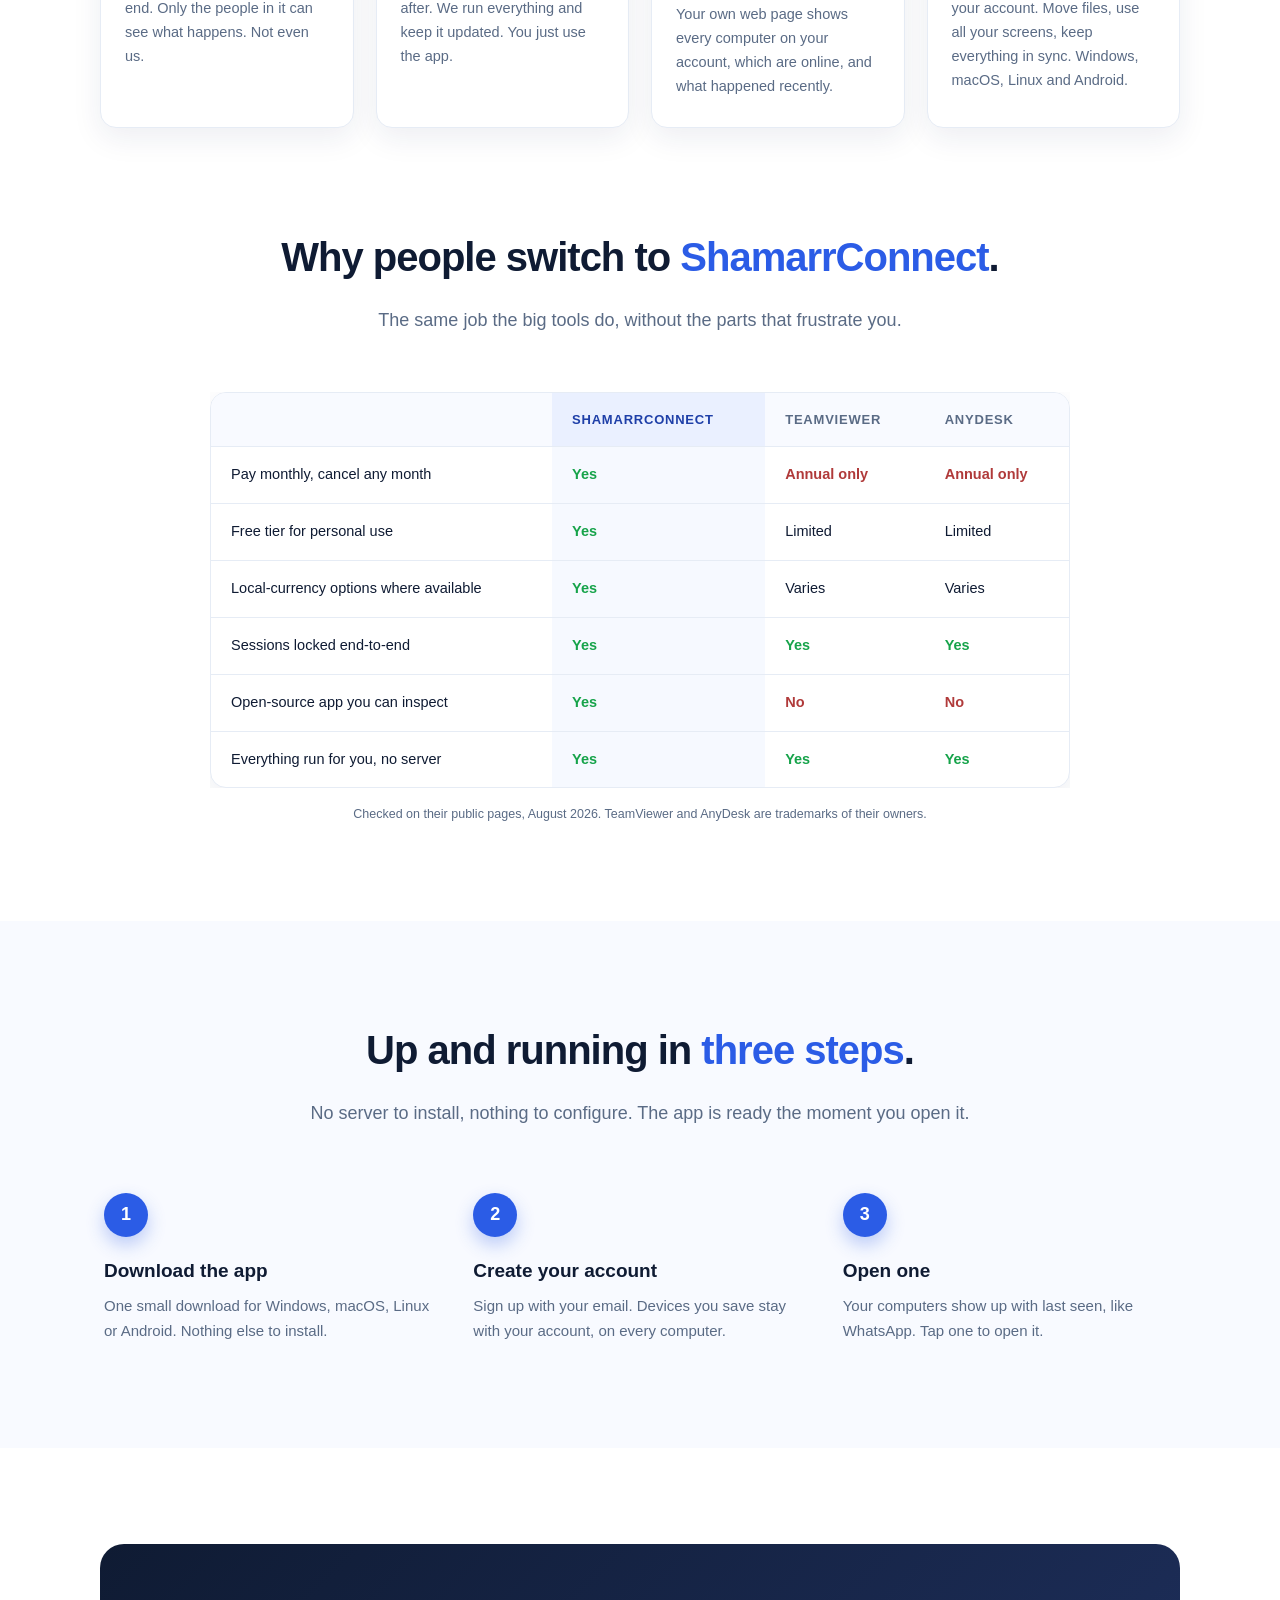
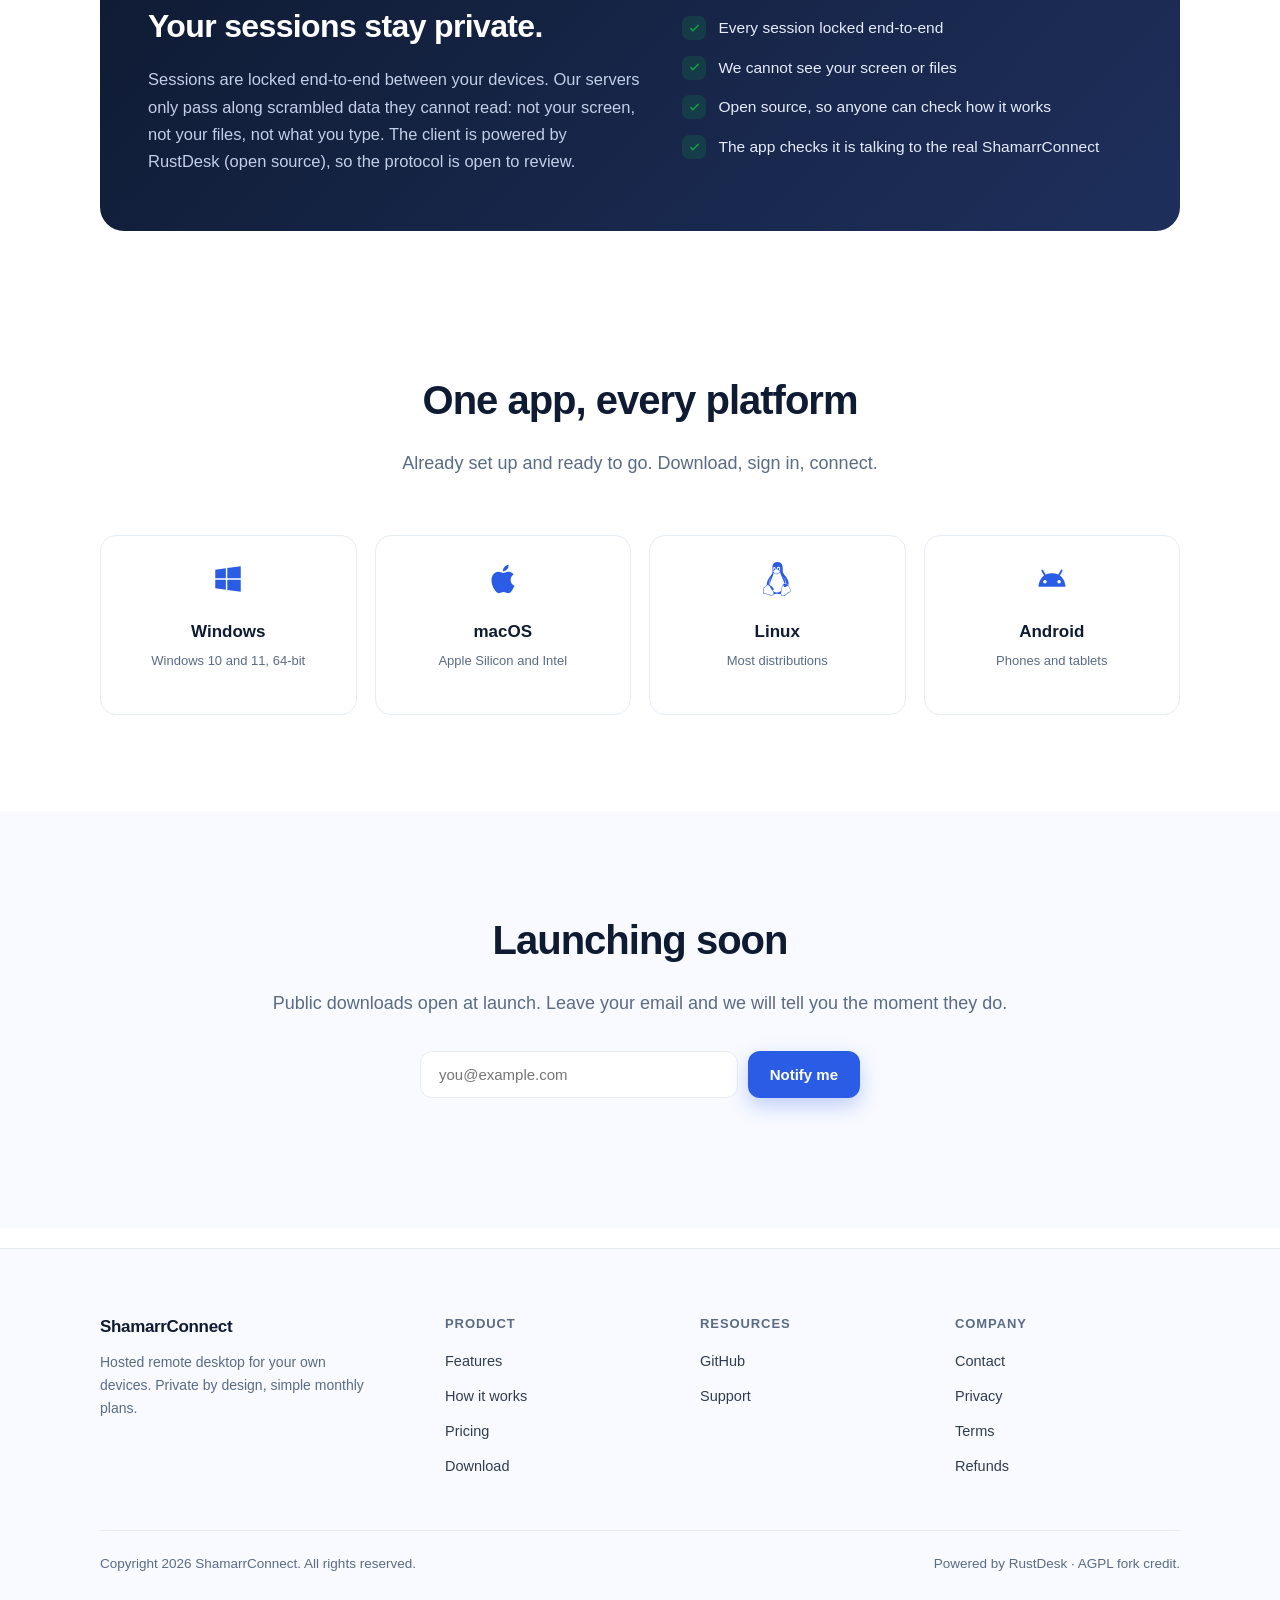
==== commit 5497e0c0: "feat: desk home on desktop and mobile, Inter on the site Replace the RustDesk ID-pad home with a des" ====
--- a/website/site/index.html
+++ b/website/site/index.html
@@ -3,7 +3,7 @@
 <head>
 <meta charset="UTF-8">
 <meta name="viewport" content="width=device-width, initial-scale=1.0">
-<title>ShamarrConnect — remote desktop, hosted for you</title>
+<title>ShamarrConnect: remote desktop, hosted for you</title>
 <meta name="description" data-region="ng" content="Hosted remote desktop for your own devices. Private by design, monthly plans, free tier included.">
 <meta name="description" data-region="intl" content="Hosted remote desktop for your own devices. Private by design, monthly plans, free tier included.">
 <meta name="robots" content="noindex">
@@ -11,6 +11,9 @@
 <link rel="icon" type="image/png" sizes="32x32" href="/favicon-32.png">
 <link rel="apple-touch-icon" href="/apple-touch-icon.png">
 <link rel="shortcut icon" href="/favicon.ico">
+<link rel="preload" href="/fonts/InterVariable.woff2" as="font" type="font/woff2" crossorigin>
+<link rel="stylesheet" href="/fonts.css">
+<link rel="stylesheet" href="/desk-mock.css">
 <style>
   :root{
     --brand:#2B5CE6;
@@ -29,7 +32,7 @@
   *{box-sizing:border-box;margin:0;padding:0}
   html{scroll-behavior:smooth}
   body{
-    font-family:system-ui,-apple-system,"Segoe UI",Roboto,"Helvetica Neue",Arial,sans-serif;
+    font-family:Inter,"Helvetica Neue",Helvetica,Arial,sans-serif;
     color:var(--ink);background:var(--bg);line-height:1.65;
     -webkit-font-smoothing:antialiased;text-rendering:optimizeLegibility;
   }
@@ -103,30 +106,21 @@
   .micro b{color:#E6ECFA}
   @media(max-width:820px){.hero-grid{grid-template-columns:1fr;padding:64px 0}.hero-art{order:-1}}
 
-  /* APP MOCK */
+  /* APP MOCK — desk of computers (not an ID pad) */
   .hero-art{position:relative;display:flex;justify-content:center}
   .hero-art::before{content:"";position:absolute;width:420px;height:420px;border-radius:50%;
     background:radial-gradient(circle,rgba(80,124,255,.4) 0%,transparent 65%);filter:blur(20px);pointer-events:none}
-  .window{position:relative;width:100%;max-width:440px;background:#fff;color:var(--ink);border:1px solid rgba(255,255,255,.4);
+  .window{position:relative;width:100%;max-width:500px;background:#fff;color:var(--ink);border:1px solid rgba(255,255,255,.4);
     border-radius:18px;box-shadow:0 40px 90px rgba(2,8,30,.55);overflow:hidden}
   .titlebar{display:flex;align-items:center;gap:7px;padding:13px 16px;border-bottom:1px solid var(--line);background:var(--bg-soft)}
   .titlebar .tdot{width:11px;height:11px;border-radius:50%;background:#D4DCEA}
-  .win-body{padding:24px}
-  .field-label{font-size:12px;font-weight:600;color:var(--muted);text-transform:uppercase;letter-spacing:.06em;margin-bottom:7px}
-  .idbox{display:flex;align-items:center;justify-content:space-between;background:var(--bg-soft);
-    border:1px solid var(--line);border-radius:12px;padding:14px 16px;margin-bottom:18px}
-  .idbox .id{font-size:24px;font-weight:700;letter-spacing:.08em;font-variant-numeric:tabular-nums}
-  .statuspill{display:inline-flex;align-items:center;gap:7px;font-size:12.5px;font-weight:600;color:var(--ok)}
-  .connect-row{display:flex;gap:10px;margin-top:6px}
-  .connect-row input{flex:1;border:1px solid var(--line);border-radius:12px;padding:13px 15px;font-size:15px;color:var(--ink)}
-  .connect-row .go{background:var(--brand);color:#fff;border:none;border-radius:12px;padding:0 20px;font-weight:600;font-size:15px;cursor:pointer}
-  .floatcard{position:absolute;left:-20px;bottom:-14px;background:#fff;color:var(--ink);border-radius:14px;
-    box-shadow:0 20px 50px rgba(2,8,30,.5);padding:13px 17px;display:flex;align-items:center;gap:11px;
-    border:1px solid rgba(255,255,255,.4);pointer-events:none}
-  .floatcard .fic{width:34px;height:34px;border-radius:9px;background:var(--brand-soft);display:grid;place-items:center;flex:none}
-  .floatcard .ft{font-size:13px;font-weight:700;line-height:1.3}
-  .floatcard .fs{font-size:12px;color:var(--muted)}
-  @media(max-width:820px){.floatcard{left:6px;bottom:-18px}}
+  .win-body{padding:16px 16px 14px}
+  .hero .dcard{min-height:132px;padding:12px 12px 10px}
+  .hero .desk-grid{gap:8px}
+  .hero .desk-live{font-size:12px;font-weight:650;color:var(--brand-dark);max-width:58%;text-align:right;line-height:1.3}
+  .hero .desk-sheet{inset:0;border-radius:18px;align-items:center;padding:18px}
+  .hero .window{overflow:hidden}
+  @media(max-width:820px){.window{max-width:100%}.hero .desk-live{max-width:50%}}
 
   /* FACT CHIPS (hero bottom) */
   .facts{position:relative;border-top:1px solid rgba(255,255,255,.12)}
@@ -249,8 +243,7 @@
   .disclaimer{max-width:620px}
 
   @media (prefers-reduced-motion: no-preference){
-    .window,.floatcard{animation:rise .7s ease both}
-    .floatcard{animation-delay:.18s}
+    .window{animation:rise .7s ease both}
     @keyframes rise{from{opacity:0;transform:translateY(18px)}to{opacity:1;transform:none}}
     .titlebar .tdot{animation:dotglow 2.6s ease-in-out infinite}
     .titlebar .tdot:nth-child(2){animation-delay:.4s}
@@ -303,35 +296,63 @@
       </div>
 
       <div class="hero-art">
-        <div class="window">
+        <div class="window" id="desk-mock">
           <div class="titlebar">
             <span class="tdot"></span>
             <span class="tdot"></span>
             <span class="tdot"></span>
             <span style="margin-left:8px;font-size:13px;font-weight:600;color:var(--muted)">ShamarrConnect</span>
           </div>
-          <div class="win-body">
-            <div class="field-label">Your ID</div>
-            <div class="idbox">
-              <span class="id"><span data-region="ng">234 801 234</span><span data-region="intl">812 345 678</span></span>
-              <span class="statuspill">
-                <svg width="14" height="14" viewBox="0 0 24 24" fill="none"><circle cx="12" cy="12" r="9" fill="#16A34A"/><path d="m8 12 2.5 2.5L16 9" stroke="#fff" stroke-width="2" stroke-linecap="round" stroke-linejoin="round"/></svg>
-                Ready
-              </span>
+          <div class="win-body desk-stage">
+            <div class="desk-chrome">
+              <div class="brandish">
+                <img src="/logo-mark.svg" width="22" height="22" alt="">
+                Your computers
+              </div>
+              <span class="who">you</span>
             </div>
-            <div class="field-label">Connect to a computer</div>
-            <div class="connect-row">
-              <input type="text" id="mock-partner" placeholder="Enter partner ID" aria-label="Partner ID" inputmode="numeric" autocomplete="off">
-              <button class="go" id="mock-connect">Connect</button>
+            <div class="desk-grid">
+              <div class="dcard is-this">
+                <div class="top">
+                  <span class="light awake" aria-hidden="true"></span>
+                  <div class="names">
+                    <div class="place">This computer <span class="badge">Here</span></div>
+                  </div>
+                  <svg class="os" viewBox="0 0 24 24" fill="none" aria-hidden="true"><rect x="3" y="5" width="8" height="8" rx="1" stroke="#5A6B85" stroke-width="1.6"/><rect x="13" y="5" width="8" height="8" rx="1" stroke="#5A6B85" stroke-width="1.6"/><rect x="3" y="15" width="8" height="5" rx="1" stroke="#5A6B85" stroke-width="1.6"/><rect x="13" y="15" width="8" height="5" rx="1" stroke="#5A6B85" stroke-width="1.6"/></svg>
+                </div>
+                <p class="sentence">This is the computer you're on.</p>
+                <button class="act share" type="button" data-desk="share">Share</button>
+              </div>
+              <div class="dcard">
+                <div class="top">
+                  <span class="light awake" aria-hidden="true"></span>
+                  <div class="names"><div class="place">Shop POS</div></div>
+                  <svg class="os" viewBox="0 0 24 24" fill="none" aria-hidden="true"><rect x="3" y="5" width="8" height="8" rx="1" stroke="#5A6B85" stroke-width="1.6"/><rect x="13" y="5" width="8" height="8" rx="1" stroke="#5A6B85" stroke-width="1.6"/><rect x="3" y="15" width="8" height="5" rx="1" stroke="#5A6B85" stroke-width="1.6"/><rect x="13" y="15" width="8" height="5" rx="1" stroke="#5A6B85" stroke-width="1.6"/></svg>
+                </div>
+                <p class="sentence">Online. You can open it.</p>
+                <button class="act" type="button" data-desk="sit-ready">Open</button>
+              </div>
+              <div class="dcard">
+                <div class="top">
+                  <span class="light asleep" aria-hidden="true"></span>
+                  <div class="names"><div class="place">Office PC</div></div>
+                  <svg class="os" viewBox="0 0 24 24" fill="none" aria-hidden="true"><rect x="3" y="6" width="18" height="12" rx="2" stroke="#5A6B85" stroke-width="1.6"/><path d="M7 10l3 2-3 2M12 14h5" stroke="#5A6B85" stroke-width="1.6" stroke-linecap="round" stroke-linejoin="round"/></svg>
+                </div>
+                <p class="sentence">Last seen this morning.</p>
+                <button class="act ghost" type="button" data-desk="sit-stale">Open</button>
+              </div>
+              <button class="dcard is-slot" type="button" data-desk="add" aria-label="Add a new computer">
+                + Add a new computer
+              </button>
+            </div>
+            <div class="desk-foot">
+              <button class="desk-idlink" type="button" data-desk="connect-id">Connect by ID</button>
+              <span class="desk-live" id="fc-title">Shop POS is online</span>
             </div>
           </div>
-        </div>
-        <div class="floatcard" aria-hidden="true">
-          <span class="fic"><svg width="18" height="18" viewBox="0 0 24 24" fill="none"><path d="M13 3 4 14h7l-1 7 9-11h-7l1-7Z" stroke="#2B5CE6" stroke-width="1.8" stroke-linejoin="round"/></svg></span>
-          <span>
-            <span class="ft" id="fc-title">Connected to OFFICE-PC</span><br>
-            <span class="fs"><span id="fc-sub">Direct connection</span></span>
-          </span>
+          <div class="desk-sheet" id="desk-sheet" hidden>
+            <div class="desk-panel" id="desk-panel" role="dialog" aria-modal="true"></div>
+          </div>
         </div>
       </div>
     </div>
@@ -351,7 +372,7 @@
   <div class="wrap">
     <div class="center">
       <h2>Made for how <span class="grad">you</span> work.</h2>
-      <p>One tool for personal use, small teams, and IT support — with billing that fits how you budget.</p>
+      <p>One tool for personal use, small teams, and IT support, with billing that fits how you budget.</p>
     </div>
     <div class="cards">
       <div class="card">
@@ -367,7 +388,7 @@
       <div class="card">
         <span class="tag">IT support &amp; freelancers</span>
         <h3>Help clients efficiently</h3>
-        <p>Connect to a client device with a nine-digit ID when they invite you. Manage every client from one account.</p>
+        <p>Open a client’s computer when they share it. Manage every client from one account.</p>
       </div>
       <div class="card">
         <span class="tag">Schools &amp; labs</span>
@@ -538,8 +559,8 @@
       </div>
       <div class="step">
         <div class="stepnum">3</div>
-        <h3>Connect</h3>
-        <p>Every device gets a nine-digit ID. Enter an ID to connect when both sides are set up for it.</p>
+        <h3>Open one</h3>
+        <p>Your computers show up with last seen, like WhatsApp. Tap one to open it.</p>
       </div>
     </div>
   </div>
@@ -644,26 +665,110 @@
 
 <script>
 (function(){
-  /* Hero mock: floatcard follows the typed partner ID; Connect leads to the
-     waitlist while signups are gated (repoint to signup at launch). */
-  var mp=document.getElementById('mock-partner'),mc=document.getElementById('mock-connect'),
-      fct=document.getElementById('fc-title'),fcs=document.getElementById('fc-sub');
-  if(mp&&mc&&fct&&fcs){
-    var DEF_T=fct.textContent,DEF_S=fcs.textContent;
-    function grp(v){return v.replace(/\D/g,'').slice(0,9).replace(/(\d{3})(?=\d)/g,'$1 ');}
-    mp.addEventListener('input',function(){
-      var g=grp(mp.value);
-      if(g){fct.textContent='Partner '+g;fcs.textContent='Ready to connect';}
-      else{fct.textContent=DEF_T;fcs.textContent=DEF_S;}
+  var root=document.getElementById('desk-mock');
+  var sheet=document.getElementById('desk-sheet');
+  var panel=document.getElementById('desk-panel');
+  var fct=document.getElementById('fc-title');
+  var idNg='234 801 234', idIntl='812 345 678';
+  var region=(window.SC_REGION||'intl');
+  var fakeId=region==='ng'?idNg:idIntl;
+
+  function waitlist(){
+    var smooth=!window.matchMedia('(prefers-reduced-motion: reduce)').matches;
+    var wl=document.getElementById('waitlist');
+    if(!wl) return;
+    wl.scrollIntoView({behavior:smooth?'smooth':'auto'});
+    var em=document.querySelector('#waitlist-form input[type=email]');
+    if(em)setTimeout(function(){em.focus({preventScroll:true});},smooth?600:0);
+  }
+  function closeSheet(){
+    if(sheet) sheet.hidden=true;
+  }
+  function openSheet(html){
+    if(!panel||!sheet) return;
+    panel.innerHTML=html;
+    sheet.hidden=false;
+    var focus=panel.querySelector('button, input');
+    if(focus) focus.focus();
+  }
+  function explainOffice(){
+    openSheet(
+      '<h3>Office PC</h3>'+
+      '<p>Last seen this morning. Open ShamarrConnect on that computer, or turn it on. Then you can open it from here.</p>'+
+      '<div class="actions">'+
+        '<button class="act" type="button" data-desk="try">Try anyway</button>'+
+        '<button class="act ghost" type="button" data-desk="close">Close</button>'+
+      '</div>'
+    );
+  }
+  function shareSheet(){
+    openSheet(
+      '<h3>Share this computer</h3>'+
+      '<p>Only share these with someone you trust. A session starts after you accept it.</p>'+
+      '<div class="desk-secret"><div class="lbl">Your ID</div><div class="val">'+fakeId+'</div></div>'+
+      '<div class="desk-secret"><div class="lbl">One-time password</div><div class="val">k7p2n9</div></div>'+
+      '<div class="actions">'+
+        '<button class="act" type="button" data-desk="waitlist">Get the app</button>'+
+        '<button class="act ghost" type="button" data-desk="close">Close</button>'+
+      '</div>'
+    );
+  }
+  function connectId(){
+    openSheet(
+      '<h3>Connect by ID</h3>'+
+      '<p>For a computer that is not on your desk yet.</p>'+
+      '<div class="desk-idrow"><input id="desk-id-input" type="text" inputmode="numeric" autocomplete="off" placeholder="Nine-digit ID" aria-label="Nine-digit ID"></div>'+
+      '<div class="actions">'+
+        '<button class="act" type="button" data-desk="waitlist">Connect</button>'+
+        '<button class="act ghost" type="button" data-desk="close">Close</button>'+
+      '</div>'
+    );
+  }
+  function addComputer(){
+    openSheet(
+      '<h3>Add a new computer</h3>'+
+      '<p>On that computer, open ShamarrConnect and enter this code.</p>'+
+      '<div class="desk-secret"><div class="lbl">Code</div><div class="val">K7P2N9</div></div>'+
+      '<p>Name it when it shows up: Office, Shop, Home.</p>'+
+      '<div class="actions">'+
+        '<button class="act" type="button" data-desk="waitlist">Get the app</button>'+
+        '<button class="act ghost" type="button" data-desk="close">Close</button>'+
+      '</div>'
+    );
+  }
+
+  if(root){
+    root.addEventListener('click',function(e){
+      var btn=e.target.closest('[data-desk]');
+      if(!btn) return;
+      var act=btn.getAttribute('data-desk');
+      if(act==='sit-ready'){
+        closeSheet();
+        if(fct) fct.textContent="You're on Shop POS";
+      } else if(act==='sit-stale'){
+        explainOffice();
+      } else if(act==='share'){
+        shareSheet();
+      } else if(act==='connect-id'){
+        connectId();
+      } else if(act==='add'){
+        addComputer();
+      } else if(act==='try'){
+        closeSheet();
+        if(fct) fct.textContent='Trying Office PC';
+      } else if(act==='close'){
+        closeSheet();
+      } else if(act==='waitlist'){
+        closeSheet();
+        waitlist();
+      }
     });
-    function go(){
-      var smooth=!window.matchMedia('(prefers-reduced-motion: reduce)').matches;
-      document.getElementById('waitlist').scrollIntoView({behavior:smooth?'smooth':'auto'});
-      var em=document.querySelector('#waitlist-form input[type=email]');
-      if(em)setTimeout(function(){em.focus({preventScroll:true});},smooth?600:0);
+    if(sheet){
+      sheet.addEventListener('click',function(e){ if(e.target===sheet) closeSheet(); });
     }
-    mc.addEventListener('click',go);
-    mp.addEventListener('keydown',function(e){if(e.key==='Enter'){e.preventDefault();go();}});
+    document.addEventListener('keydown',function(e){
+      if(e.key==='Escape') closeSheet();
+    });
   }
 
   var f=document.getElementById('waitlist-form'),m=document.getElementById('wlmsg');
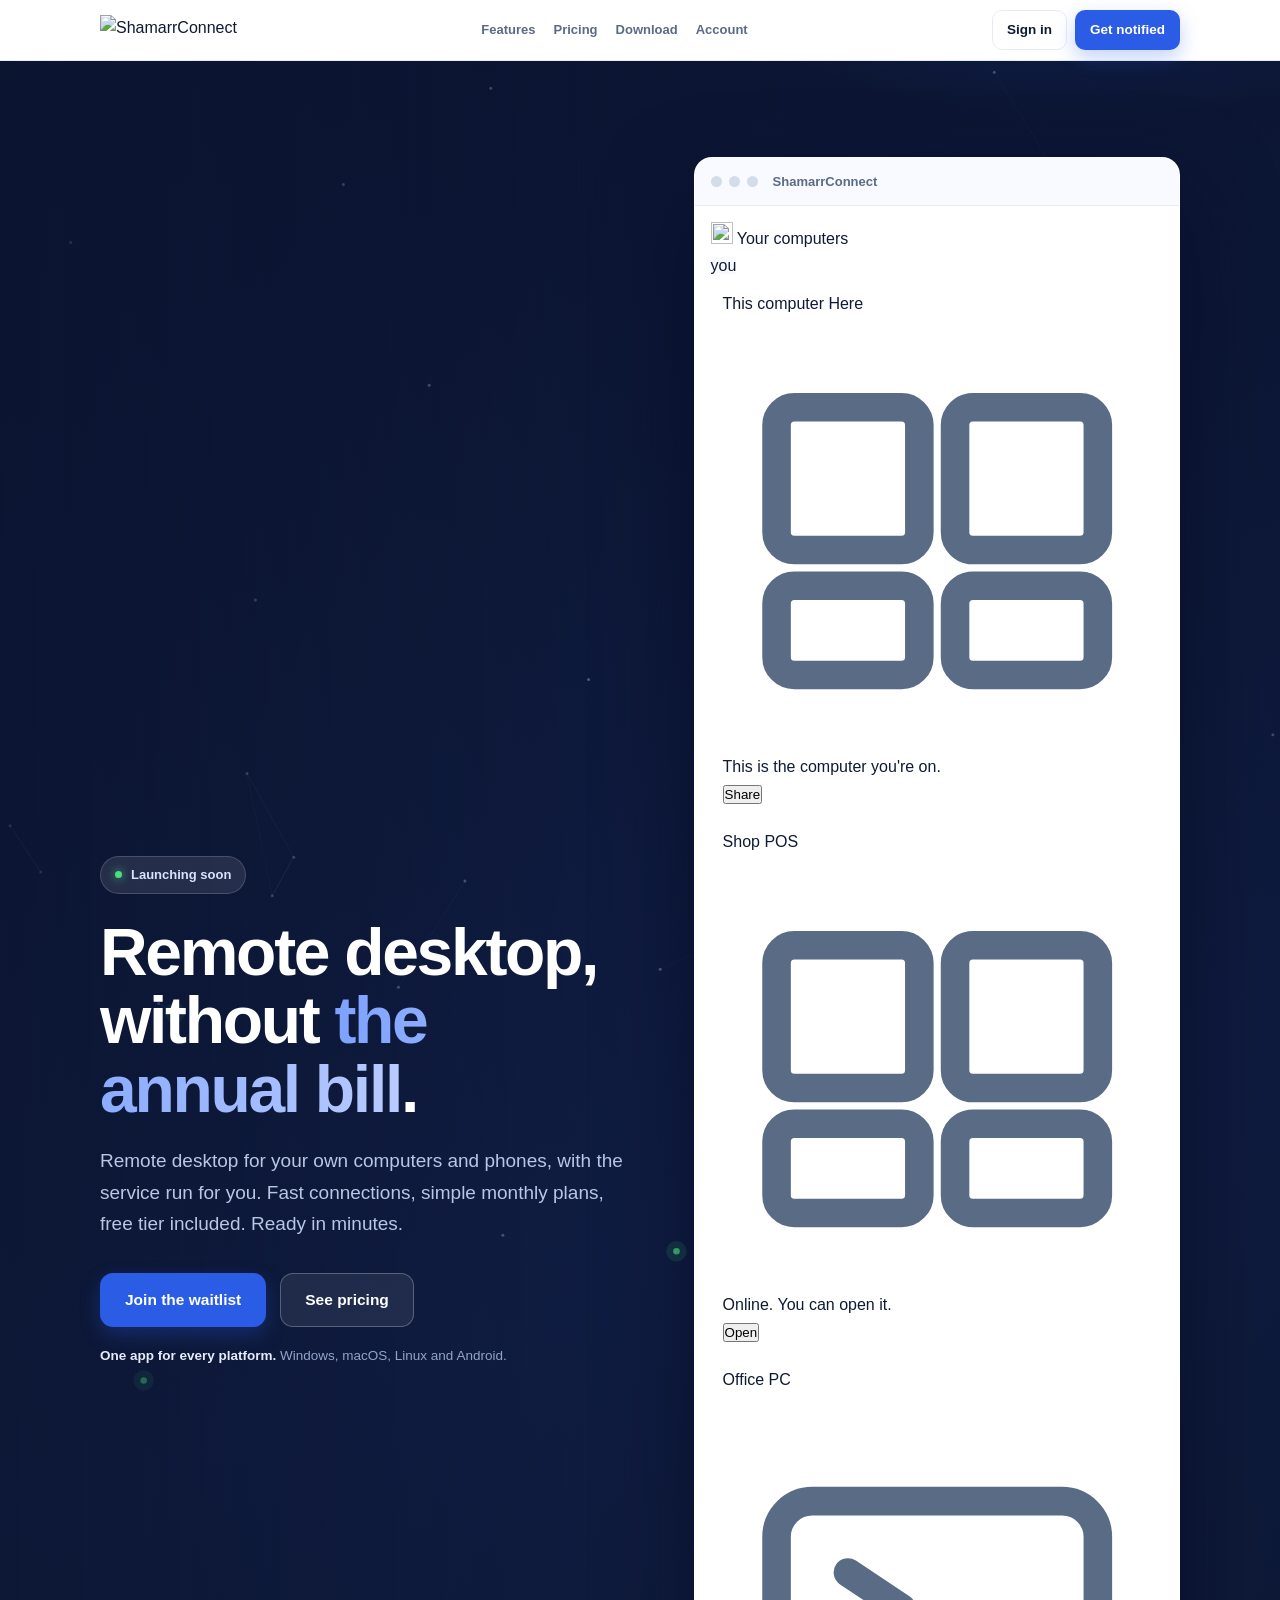
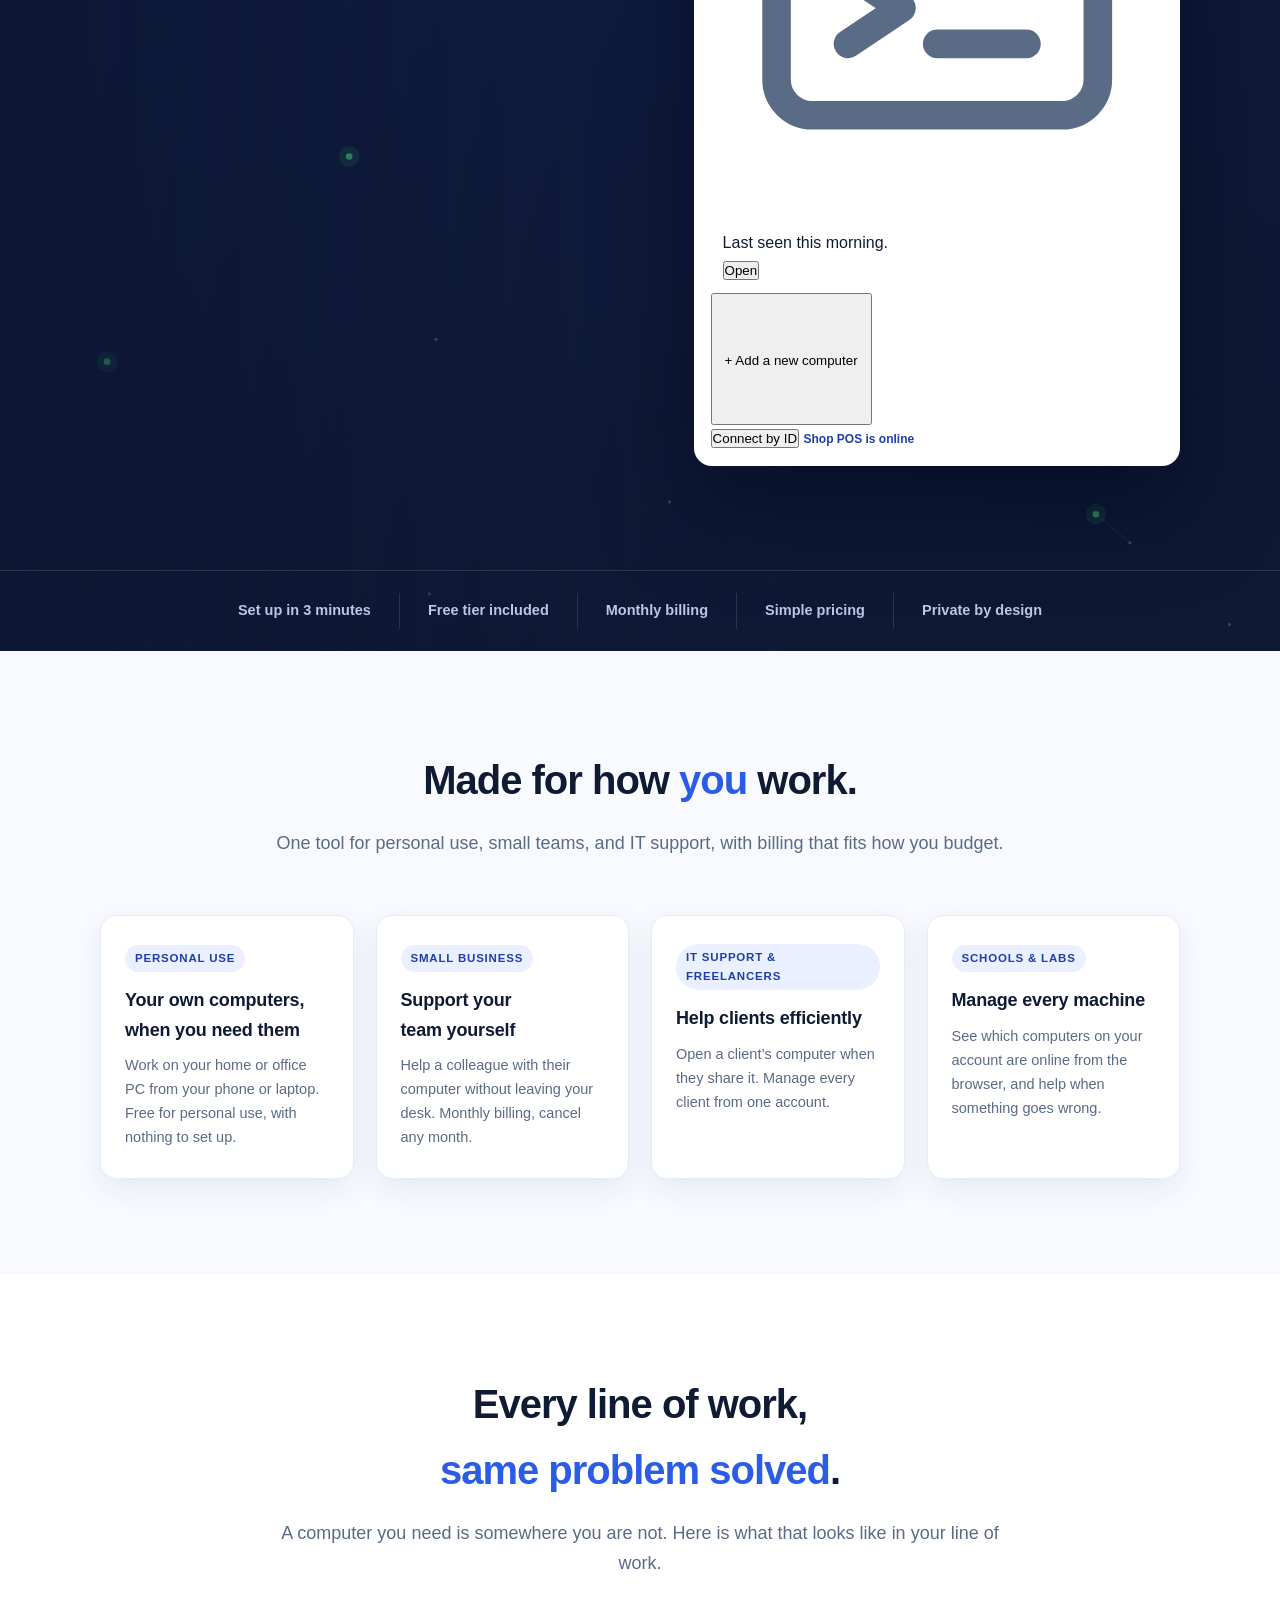
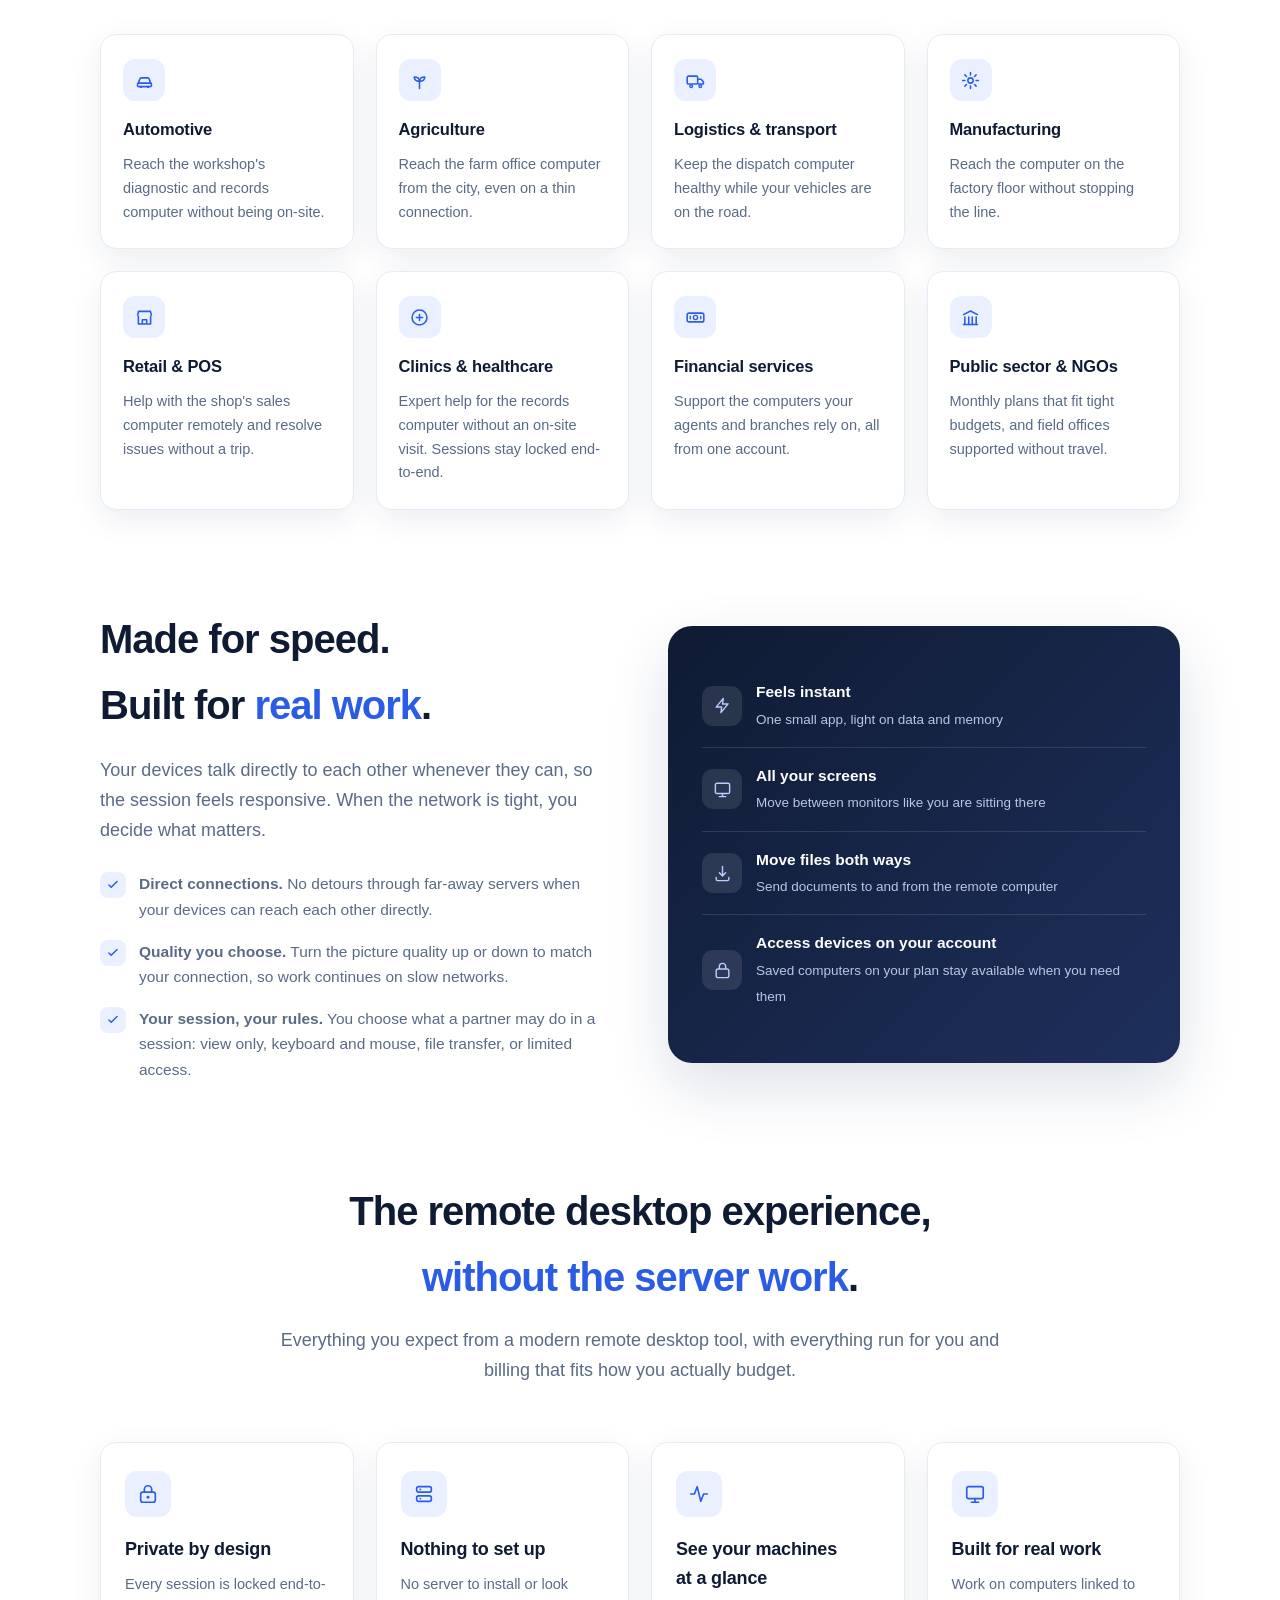
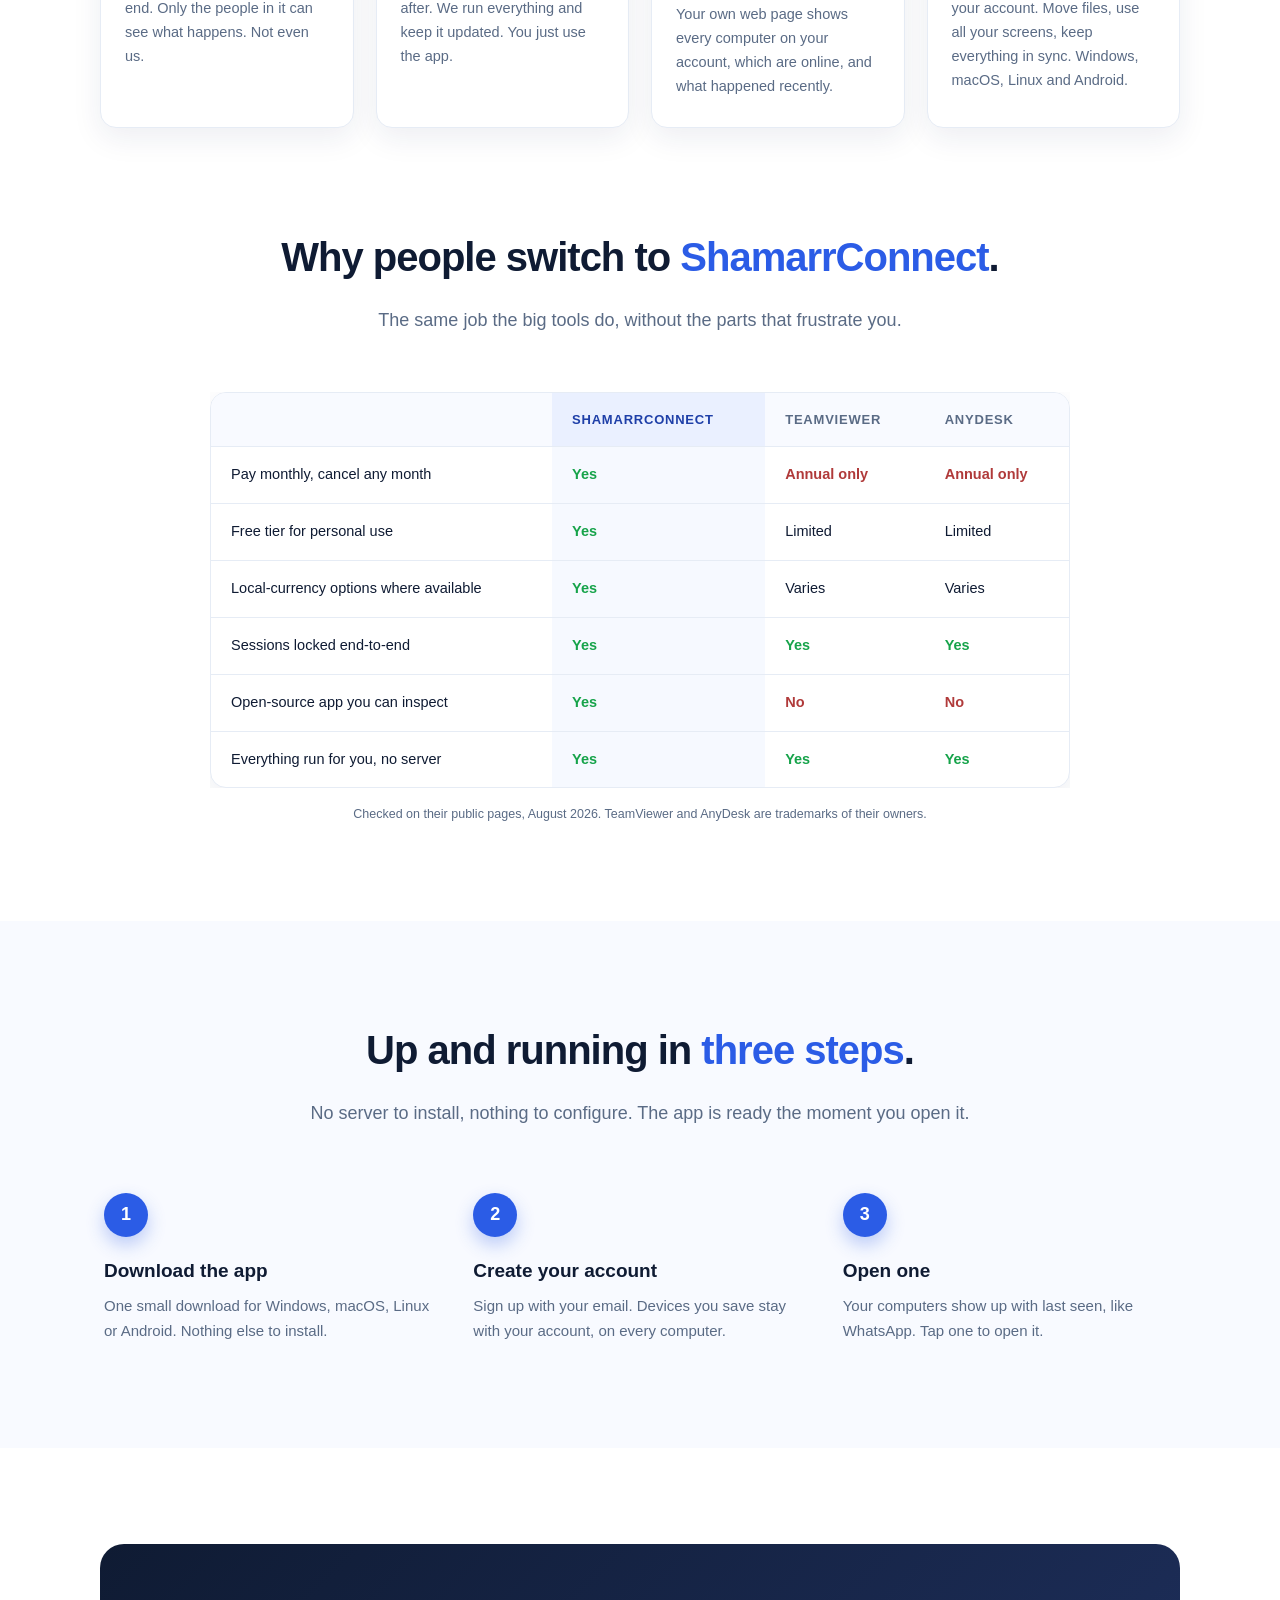
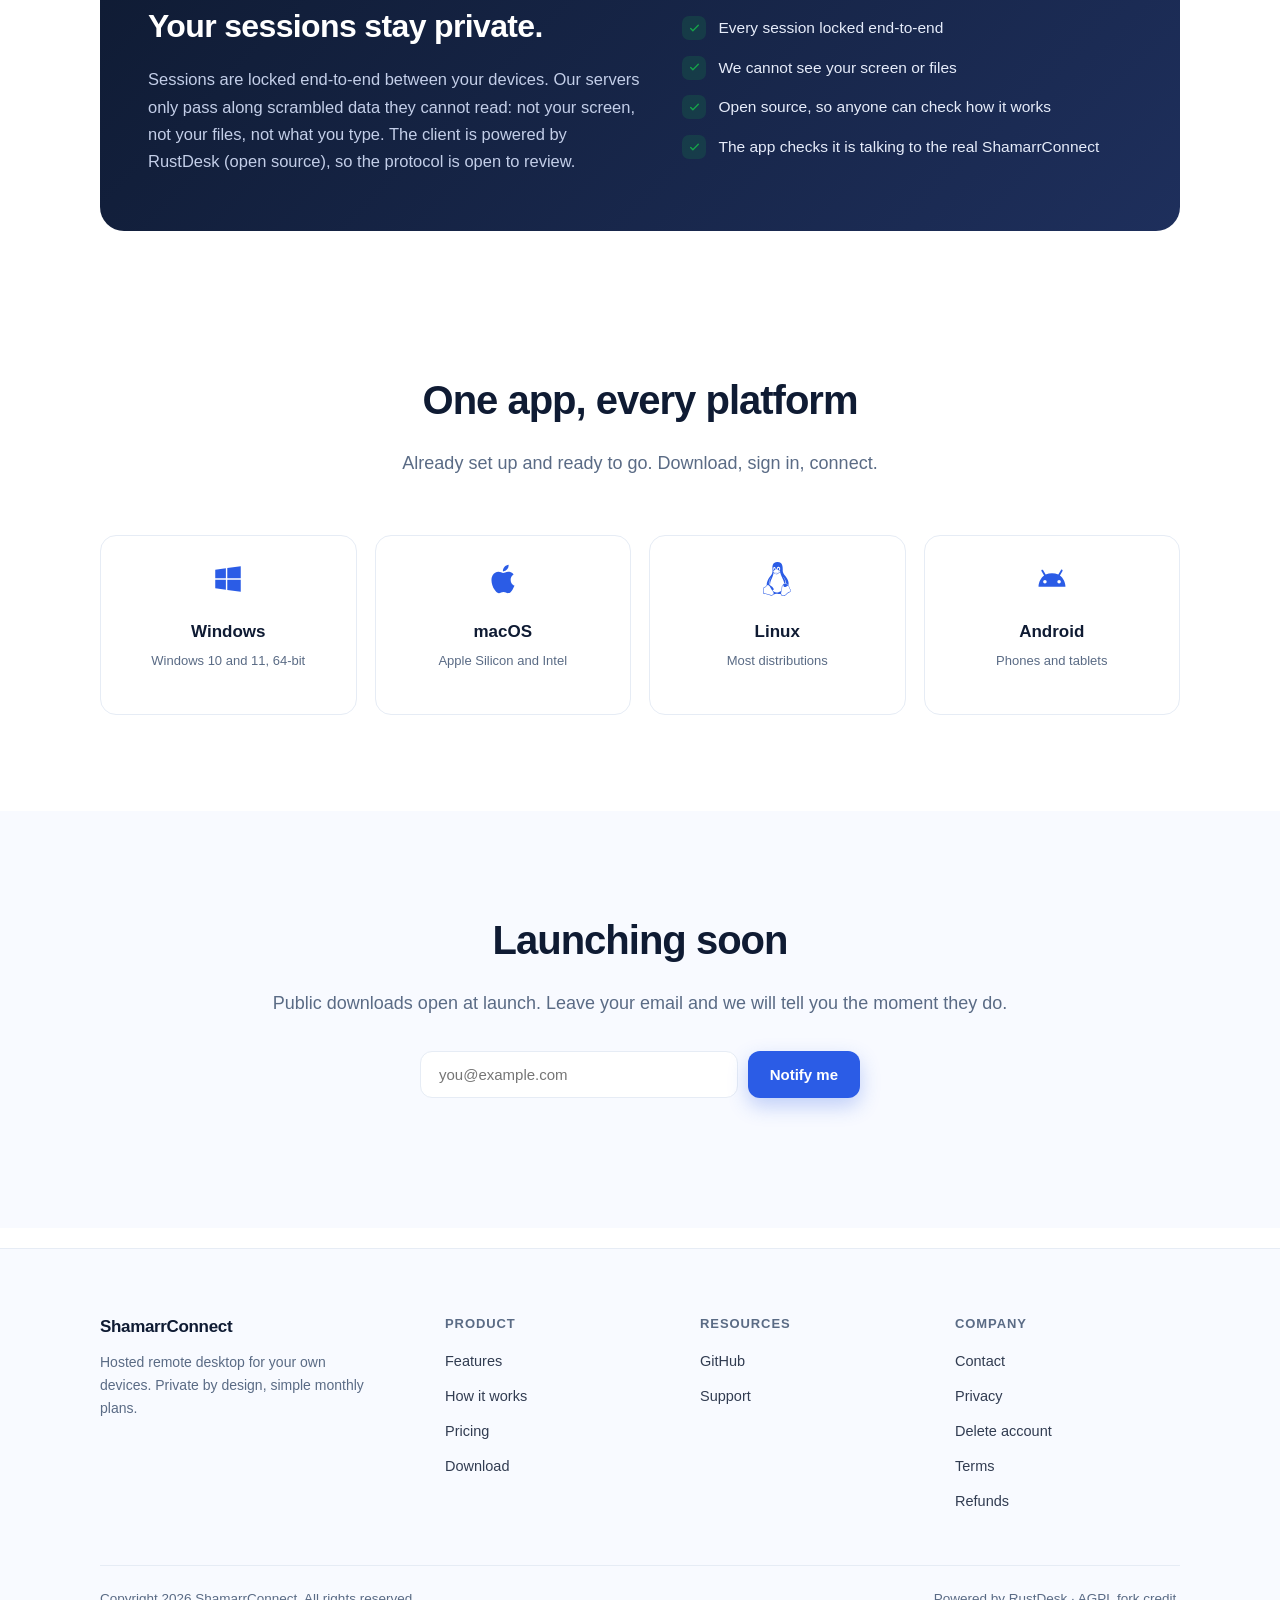
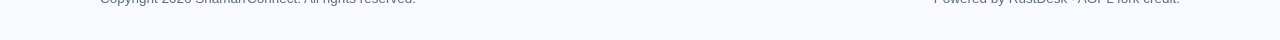
==== commit c77618f4: "feat: site lockup uses Windows taskbar icon; constellation on hero Header is Inter ExtraBold Shamarr" ====
--- a/website/site/index.html
+++ b/website/site/index.html
@@ -60,39 +60,39 @@
     backdrop-filter:saturate(180%) blur(12px);border-bottom:1px solid var(--line)}
   nav{display:flex;align-items:center;justify-content:space-between;gap:16px;height:60px;min-width:0}
   .brand{display:flex;align-items:center;gap:0;flex:0 0 auto;text-decoration:none}
-  .brand .mark{width:36px;height:36px;flex:none;display:block;border-radius:9px}
-  .brand .wordmark,.brand-text{display:none!important}
+  .brand .wordmark{height:30px;width:auto;display:block}
+  .brand .mark{display:none}
   .navlinks{display:flex;align-items:center;gap:4px;flex:1 1 auto;justify-content:center;min-width:0;flex-wrap:nowrap}
   .navlinks a{color:var(--muted);font-weight:600;font-size:13.5px;padding:8px 10px;border-radius:8px;transition:color .15s,background .15s;white-space:nowrap}
   .navlinks a:hover{color:var(--ink);background:var(--bg-soft)}
   .nav-cta{display:flex;align-items:center;gap:8px;flex:0 0 auto}
   .nav-cta .btn{padding:8px 14px;font-size:13.5px}
-  /* Compact mid-desktop (common 1280–1366) */
+  /* Compact mid-desktop; drop secondary so lockup + CTAs stay on one line */
   @media(max-width:1366px){
     .navlinks{gap:2px}
     .navlinks a{padding:8px 8px;font-size:13px}
-  }
-  /* Drop secondary anchors so primary + CTAs stay on one line */
-  @media(max-width:1180px){
     .navlinks a.nav-secondary{display:none}
   }
-  @media(max-width:900px){
+  @media(max-width:1040px){
     .navlinks{display:none}
   }
-
-  /* HERO (dark, dramatic) */
+  @media(max-width:720px){
+    .brand .wordmark{display:none}
+    .brand .mark{display:block;width:36px;height:36px;border-radius:9px}
+  }
+
+  /* HERO (dark, dramatic) — 01 constellation sits behind copy + desk */
   .hero{position:relative;overflow:hidden;color:#fff;
     background:
-      radial-gradient(900px 500px at 85% -10%, rgba(43,92,230,.45) 0%, transparent 55%),
-      radial-gradient(700px 500px at 5% 110%, rgba(43,92,230,.28) 0%, transparent 55%),
+      radial-gradient(900px 500px at 85% -10%, rgba(43,92,230,.38) 0%, transparent 55%),
+      radial-gradient(700px 500px at 5% 110%, rgba(43,92,230,.22) 0%, transparent 55%),
       linear-gradient(160deg,#0B1430 0%, #101E45 55%, #0F1B33 100%)}
-  .hero::before{content:"";position:absolute;inset:0;pointer-events:none;
-    background-image:linear-gradient(rgba(255,255,255,.045) 1px,transparent 1px),
-                     linear-gradient(90deg,rgba(255,255,255,.045) 1px,transparent 1px);
-    background-size:56px 56px;
-    -webkit-mask-image:radial-gradient(75% 65% at 50% 30%, #000 0%, transparent 100%);
-            mask-image:radial-gradient(75% 65% at 50% 30%, #000 0%, transparent 100%)}
-  .hero-grid{position:relative;display:grid;grid-template-columns:1.05fr .95fr;gap:56px;align-items:center;
+  .hero-stars{position:absolute;inset:0;width:100%;height:100%;pointer-events:none;z-index:0}
+  .hero-veil{position:absolute;inset:0;pointer-events:none;z-index:1;
+    background:
+      linear-gradient(90deg, rgba(11,20,48,.48) 0%, rgba(11,20,48,.16) 40%, transparent 62%),
+      radial-gradient(ellipse at 50% 38%, transparent 8%, rgba(11,20,48,.38) 78%)}
+  .hero-grid{position:relative;z-index:2;display:grid;grid-template-columns:1.05fr .95fr;gap:56px;align-items:center;
     padding:96px 0 104px}
   .eyebrow{display:inline-flex;align-items:center;gap:9px;background:rgba(255,255,255,.1);
     border:1px solid rgba(255,255,255,.16);color:#D9E4FF;font-weight:600;font-size:13px;
@@ -123,7 +123,7 @@
   @media(max-width:820px){.window{max-width:100%}.hero .desk-live{max-width:50%}}
 
   /* FACT CHIPS (hero bottom) */
-  .facts{position:relative;border-top:1px solid rgba(255,255,255,.12)}
+  .facts{position:relative;z-index:2;border-top:1px solid rgba(255,255,255,.12)}
   .facts .wrap{display:flex;flex-wrap:wrap;justify-content:center;align-items:center;padding:22px 24px}
   .facts span{color:#B9C6E4;font-weight:600;font-size:14.5px;padding:6px 28px;border-left:1px solid rgba(255,255,255,.12)}
   .facts span:first-child{border-left:none}
@@ -261,7 +261,8 @@
   <div class="wrap">
     <nav>
       <a class="brand" href="#top" aria-label="ShamarrConnect home">
-        <img class="mark" src="/logo-mark.svg" width="36" height="36" alt="ShamarrConnect">
+        <img class="wordmark" src="/wordmark.svg" height="30" alt="ShamarrConnect">
+        <img class="mark" src="/logo-mark.svg" width="36" height="36" alt="">
       </a>
       <div class="navlinks">
         <a class="nav-secondary" href="#who">Who it's for</a>
@@ -282,6 +283,8 @@
 
 <a id="top"></a>
 <section class="hero">
+  <canvas class="hero-stars" id="hero-stars" aria-hidden="true"></canvas>
+  <div class="hero-veil" aria-hidden="true"></div>
   <div class="wrap">
     <div class="hero-grid">
       <div class="hero-copy">
@@ -652,6 +655,7 @@
         <h4>Company</h4>
         <a href="mailto:hello@shamarrconnect.com">Contact</a>
         <a href="/privacy">Privacy</a>
+        <a href="/delete">Delete account</a>
         <a href="/terms">Terms</a>
         <a href="/refund">Refunds</a>
       </div>
@@ -665,6 +669,125 @@
 
 <script>
 (function(){
+  var hero=document.querySelector('.hero');
+  var canvas=document.getElementById('hero-stars');
+  if(hero && canvas){
+    var ctx=canvas.getContext('2d');
+    if(ctx){
+      var reduce=window.matchMedia('(prefers-reduced-motion: reduce)').matches;
+      var nodes=[], w=0, h=0, dpr=1, raf=0, running=false, inView=true, lastW=0, lastH=0;
+
+      function size(){
+        dpr=Math.min(window.devicePixelRatio||1, 2);
+        w=hero.clientWidth;
+        h=hero.clientHeight;
+        canvas.width=Math.max(1, Math.floor(w*dpr));
+        canvas.height=Math.max(1, Math.floor(h*dpr));
+        canvas.style.width=w+'px';
+        canvas.style.height=h+'px';
+        var changed=Math.abs(w-lastW)>2 || Math.abs(h-lastH)>2;
+        lastW=w; lastH=h;
+        return changed;
+      }
+      function seed(){
+        var n=Math.max(18, Math.min(38, Math.floor(w*h/26000)));
+        var i;
+        nodes=[];
+        for(i=0;i<n;i++){
+          nodes.push({
+            x:Math.random()*canvas.width,
+            y:Math.random()*canvas.height,
+            vx:(Math.random()-0.5)*0.12*dpr,
+            vy:(Math.random()-0.5)*0.12*dpr,
+            r:(i%7===0?3.3:1.5)*dpr,
+            on:i%7===0
+          });
+        }
+      }
+      function tick(){
+        raf=0;
+        ctx.clearRect(0,0,canvas.width,canvas.height);
+        var max=170*dpr, i, j, a, dx, dy, d;
+        if(!reduce){
+          for(i=0;i<nodes.length;i++){
+            a=nodes[i];
+            a.x+=a.vx; a.y+=a.vy;
+            if(a.x<0||a.x>canvas.width) a.vx*=-1;
+            if(a.y<0||a.y>canvas.height) a.vy*=-1;
+          }
+        }
+        ctx.lineWidth=0.85*dpr;
+        for(i=0;i<nodes.length;i++){
+          for(j=i+1;j<nodes.length;j++){
+            dx=nodes[i].x-nodes[j].x; dy=nodes[i].y-nodes[j].y;
+            d=Math.hypot(dx,dy);
+            if(d<max){
+              ctx.strokeStyle='rgba(125,162,255,'+((1-d/max)*0.32)+')';
+              ctx.beginPath();
+              ctx.moveTo(nodes[i].x, nodes[i].y);
+              ctx.lineTo(nodes[j].x, nodes[j].y);
+              ctx.stroke();
+            }
+          }
+        }
+        for(i=0;i<nodes.length;i++){
+          a=nodes[i];
+          ctx.beginPath();
+          ctx.fillStyle=a.on?'#4ADE80':'#9BB0D4';
+          ctx.globalAlpha=a.on?0.95:0.5;
+          ctx.arc(a.x, a.y, a.r, 0, Math.PI*2);
+          ctx.fill();
+          if(a.on){
+            ctx.globalAlpha=0.16;
+            ctx.beginPath();
+            ctx.arc(a.x, a.y, a.r*3.1, 0, Math.PI*2);
+            ctx.fill();
+          }
+          ctx.globalAlpha=1;
+        }
+        if(!reduce && inView && !document.hidden){
+          raf=requestAnimationFrame(tick);
+          running=true;
+        } else {
+          running=false;
+        }
+      }
+      function start(){
+        if(reduce || running || !inView || document.hidden) return;
+        raf=requestAnimationFrame(tick);
+        running=true;
+      }
+      function stop(){
+        running=false;
+        if(raf){ cancelAnimationFrame(raf); raf=0; }
+      }
+      function reset(){
+        if(size()) seed();
+        if(reduce) tick();
+        else if(!running) start();
+      }
+
+      if(window.ResizeObserver){
+        new ResizeObserver(reset).observe(hero);
+      } else {
+        size(); seed(); tick();
+        window.addEventListener('resize', reset);
+      }
+      document.addEventListener('visibilitychange', function(){
+        if(document.hidden) stop();
+        else if(reduce) tick();
+        else start();
+      });
+      if('IntersectionObserver' in window){
+        new IntersectionObserver(function(entries){
+          inView=entries[0].isIntersecting;
+          if(inView){ if(reduce) tick(); else start(); }
+          else stop();
+        }, {threshold:0.05}).observe(hero);
+      }
+    }
+  }
+
   var root=document.getElementById('desk-mock');
   var sheet=document.getElementById('desk-sheet');
   var panel=document.getElementById('desk-panel');
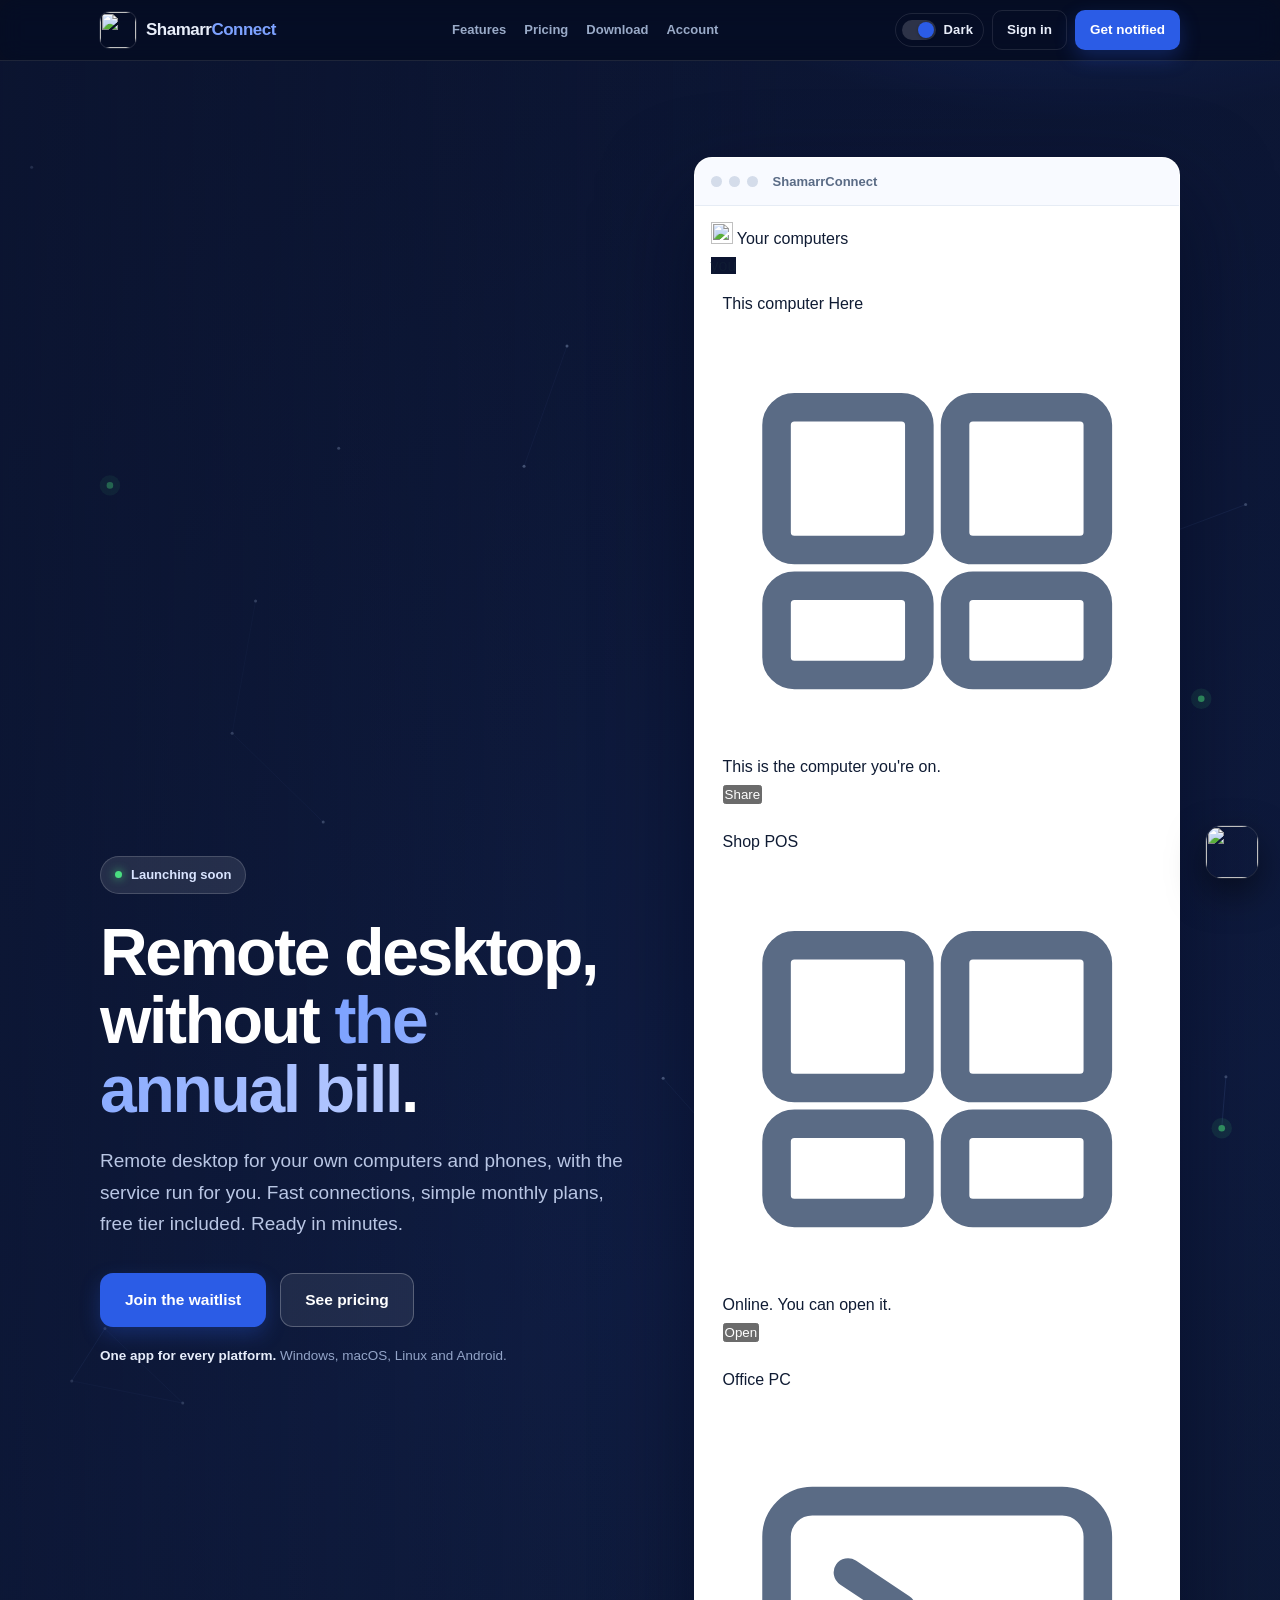
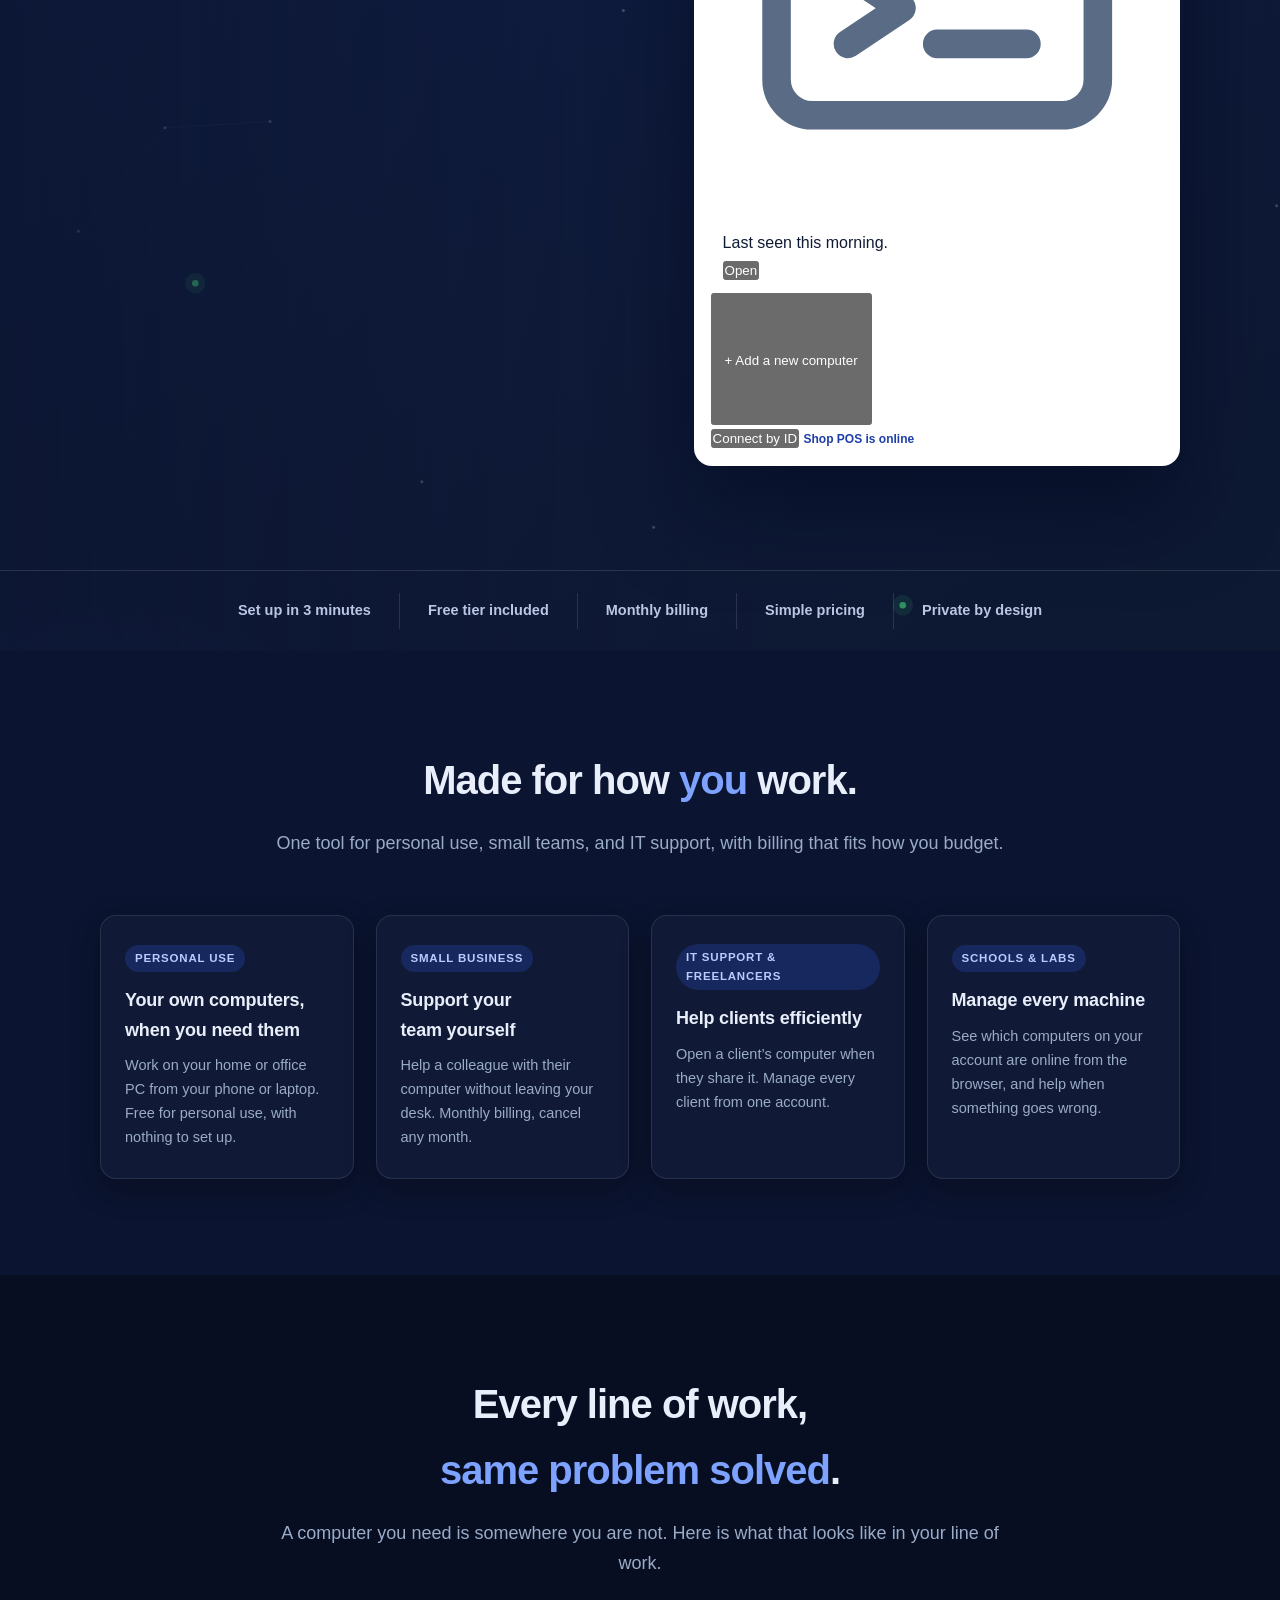
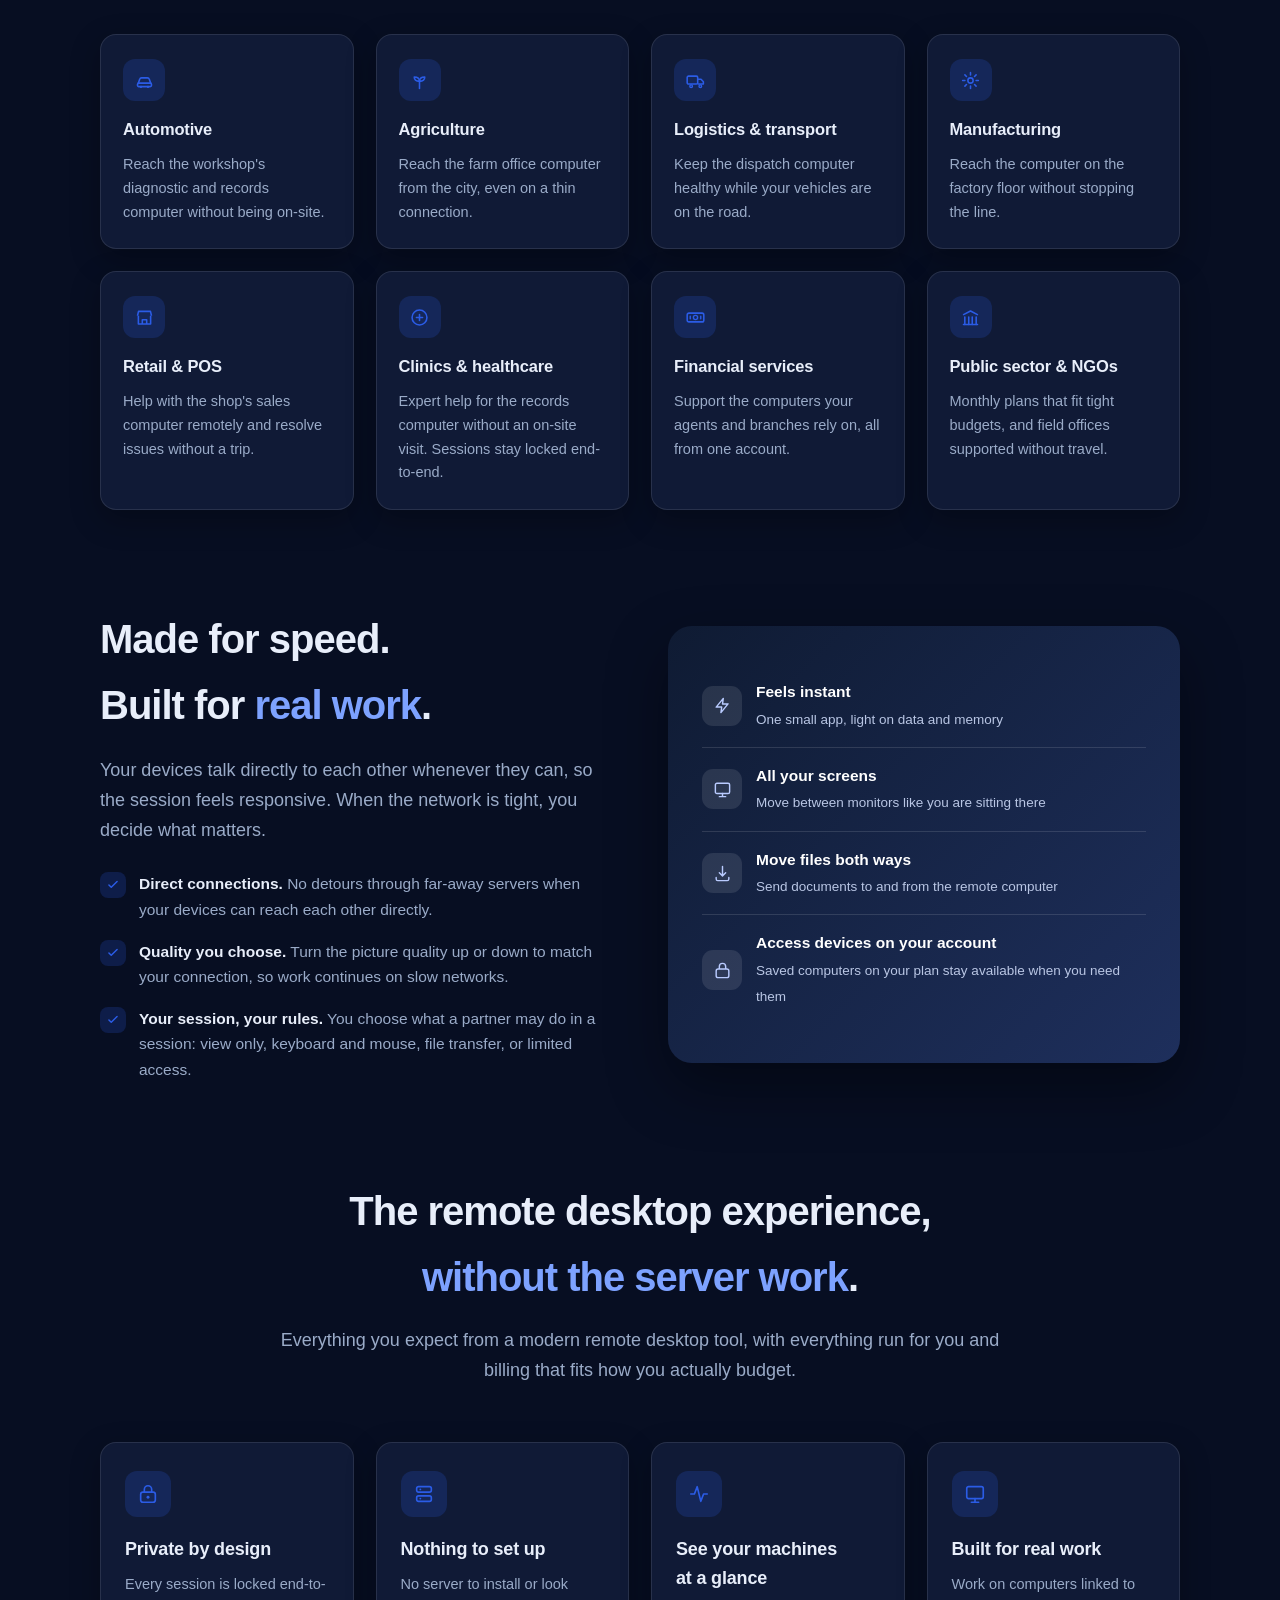
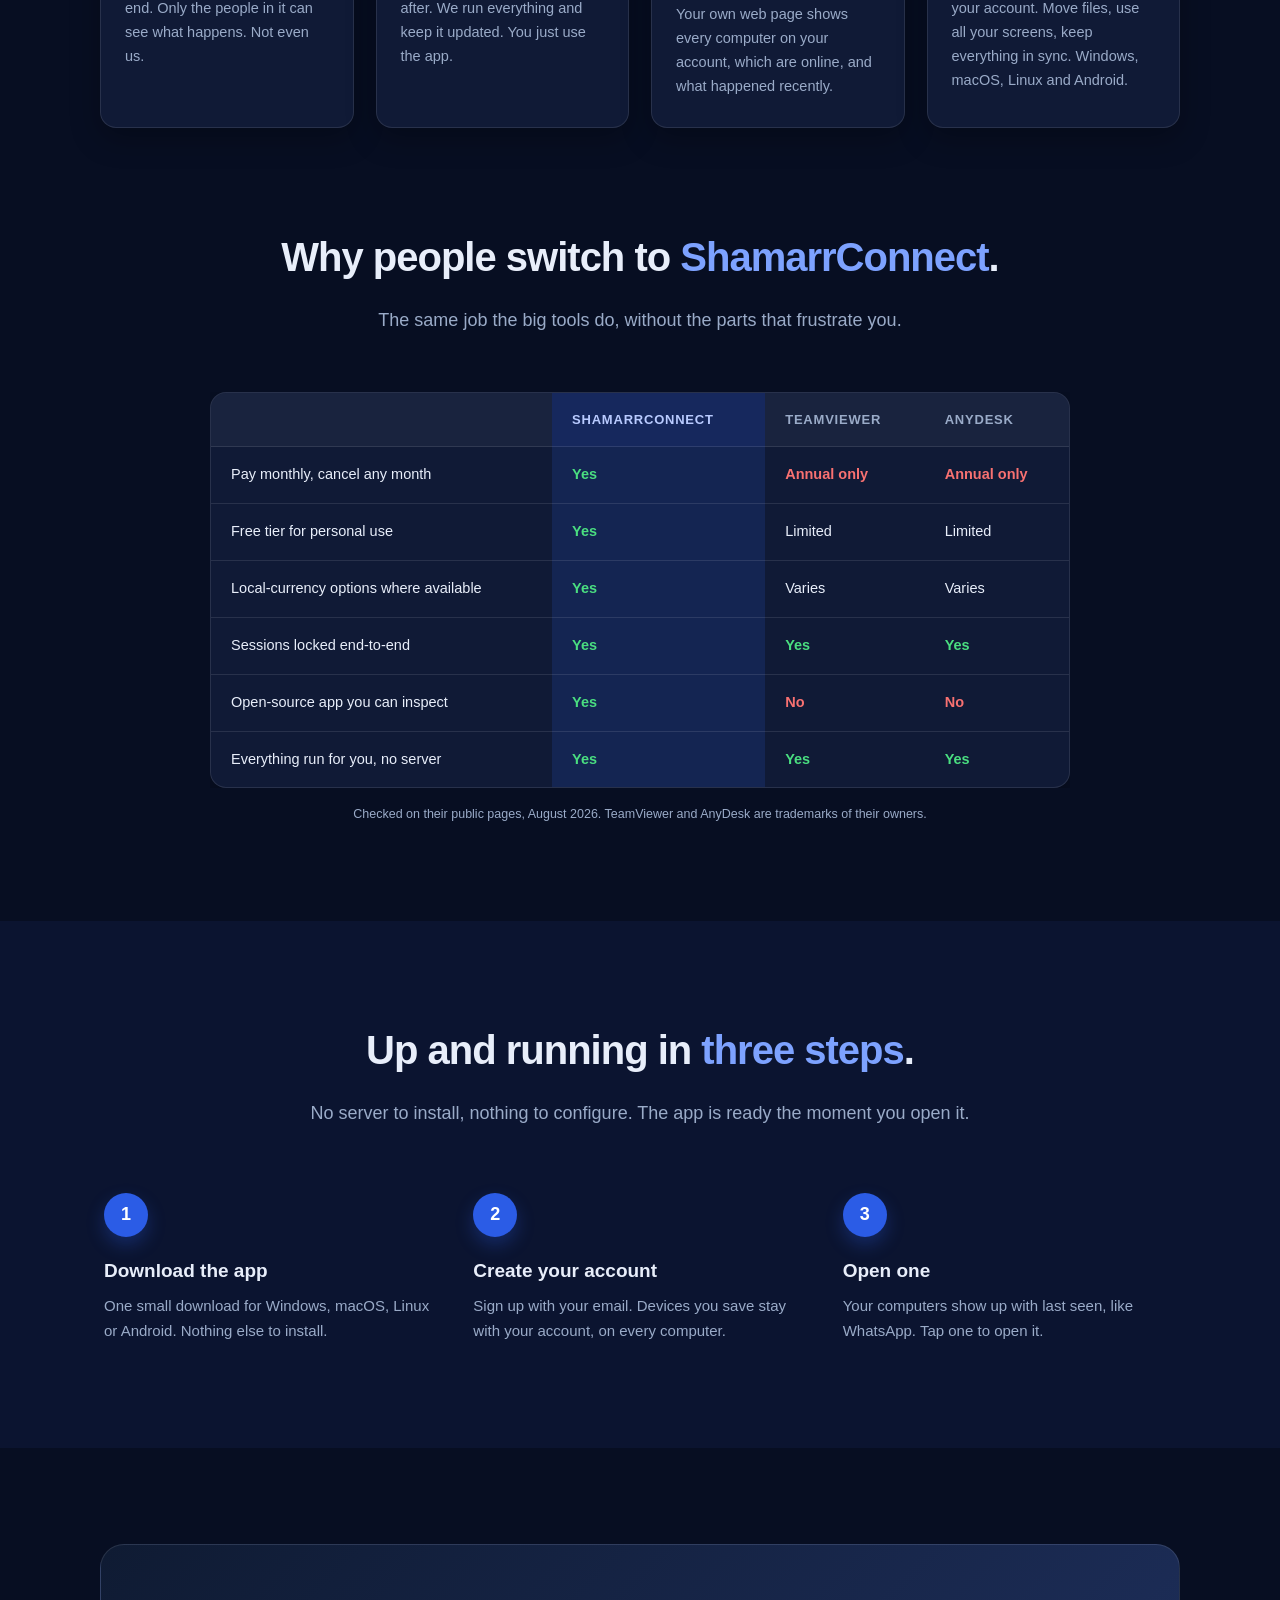
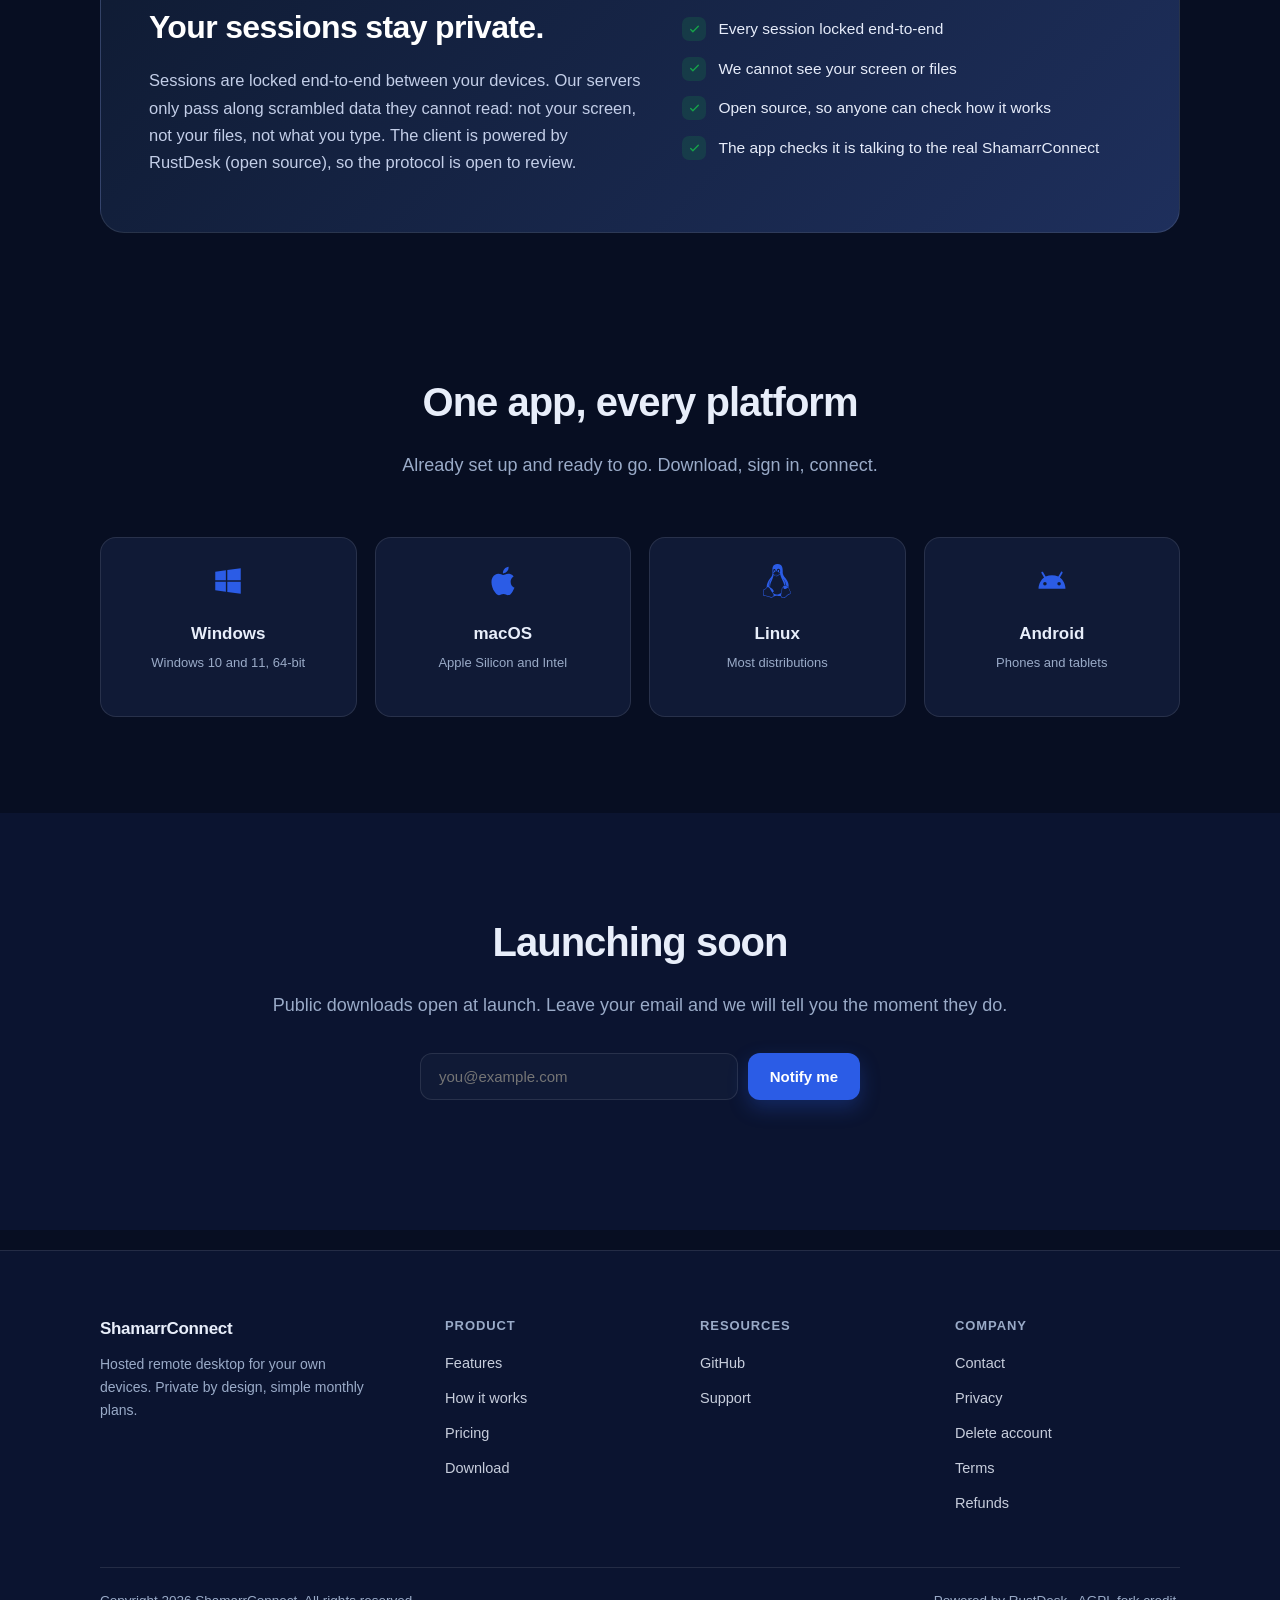
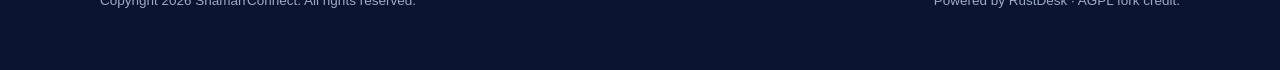
==== commit 2ddc11af: "feat: dark landing with a Dark/Light switch Header pill toggles the page; default dark. S-mark is th" ====
--- a/website/site/index.html
+++ b/website/site/index.html
@@ -7,6 +7,13 @@
 <meta name="description" data-region="ng" content="Hosted remote desktop for your own devices. Private by design, monthly plans, free tier included.">
 <meta name="description" data-region="intl" content="Hosted remote desktop for your own devices. Private by design, monthly plans, free tier included.">
 <meta name="robots" content="noindex">
+<script>
+(function(){
+  try{
+    if(localStorage.getItem('sc-landing-theme')!=='light') document.documentElement.classList.add('dark');
+  }catch(e){ document.documentElement.classList.add('dark'); }
+})();
+</script>
 <link rel="icon" type="image/svg+xml" href="/favicon.svg">
 <link rel="icon" type="image/png" sizes="32x32" href="/favicon-32.png">
 <link rel="apple-touch-icon" href="/apple-touch-icon.png">
@@ -24,16 +31,24 @@
     --line:#E6ECF5;
     --bg:#FFFFFF;
     --bg-soft:#F8FAFF;
-    --ok:#16A34A;
+    --ok:#4ADE80;
     --radius:16px;
-    --shadow:0 10px 30px rgba(20,40,90,.08);
-    --shadow-lg:0 24px 60px rgba(20,40,90,.14);
+    --shadow:0 10px 30px rgba(0,0,0,.28);
+    --shadow-lg:0 24px 60px rgba(0,0,0,.4);
+    --page:#070E22;
+    --page-2:#0B1430;
+    --page-ink:#E8EEFA;
+    --page-muted:#9AABC8;
+    --page-line:rgba(255,255,255,.10);
+    --page-card:#101A36;
   }
   *{box-sizing:border-box;margin:0;padding:0}
   html{scroll-behavior:smooth}
+  html.dark{color-scheme:dark}
+  html:not(.dark){color-scheme:light}
   body{
     font-family:Inter,"Helvetica Neue",Helvetica,Arial,sans-serif;
-    color:var(--ink);background:var(--bg);line-height:1.65;
+    color:var(--page-ink);background:var(--page);line-height:1.65;
     -webkit-font-smoothing:antialiased;text-rendering:optimizeLegibility;
   }
   h1,h2,h3{text-wrap:balance}
@@ -49,25 +64,27 @@
   }
   .btn-primary{background:var(--brand);color:#fff;box-shadow:0 8px 20px rgba(43,92,230,.28)}
   .btn-primary:hover{background:var(--brand-dark);transform:translateY(-1px);box-shadow:0 12px 26px rgba(43,92,230,.34)}
-  .btn-ghost{background:#fff;color:var(--ink);border-color:var(--line)}
-  .btn-ghost:hover{border-color:var(--brand);color:var(--brand);transform:translateY(-1px)}
+  .btn-ghost{background:transparent;color:var(--page-ink);border-color:var(--page-line)}
+  .btn-ghost:hover{border-color:#fff;color:#fff;transform:translateY(-1px)}
   .btn-lg{padding:13px 24px;font-size:15.5px;border-radius:13px}
   .btn-light{background:rgba(255,255,255,.08);color:#fff;border-color:rgba(255,255,255,.25)}
   .btn-light:hover{border-color:#fff;background:rgba(255,255,255,.14);transform:translateY(-1px)}
 
-  /* NAV — fits brand + links + CTAs on 1280–1440 without wrapping */
-  header{position:sticky;top:0;z-index:50;background:rgba(255,255,255,.88);
-    backdrop-filter:saturate(180%) blur(12px);border-bottom:1px solid var(--line)}
+  /* NAV — icon button is the mark; name is light type for the dark bar */
+  header{position:sticky;top:0;z-index:50;background:rgba(7,14,34,.78);
+    backdrop-filter:saturate(180%) blur(12px);border-bottom:1px solid var(--page-line)}
   nav{display:flex;align-items:center;justify-content:space-between;gap:16px;height:60px;min-width:0}
-  .brand{display:flex;align-items:center;gap:0;flex:0 0 auto;text-decoration:none}
-  .brand .wordmark{height:30px;width:auto;display:block}
-  .brand .mark{display:none}
+  .brand{display:flex;align-items:center;gap:10px;flex:0 0 auto;text-decoration:none}
+  .icon-btn{display:grid;place-items:center;width:36px;height:36px;border-radius:10px;
+    overflow:hidden;flex:none;box-shadow:0 0 0 1px rgba(255,255,255,.1)}
+  .icon-btn img{width:36px;height:36px;display:block}
+  .brand-name{font-weight:800;font-size:17px;letter-spacing:-.03em;color:#E8EEFA}
+  .brand-name span{color:#7DA2FF}
   .navlinks{display:flex;align-items:center;gap:4px;flex:1 1 auto;justify-content:center;min-width:0;flex-wrap:nowrap}
-  .navlinks a{color:var(--muted);font-weight:600;font-size:13.5px;padding:8px 10px;border-radius:8px;transition:color .15s,background .15s;white-space:nowrap}
-  .navlinks a:hover{color:var(--ink);background:var(--bg-soft)}
+  .navlinks a{color:var(--page-muted);font-weight:600;font-size:13.5px;padding:8px 10px;border-radius:8px;transition:color .15s,background .15s;white-space:nowrap}
+  .navlinks a:hover{color:#fff;background:rgba(255,255,255,.06)}
   .nav-cta{display:flex;align-items:center;gap:8px;flex:0 0 auto}
   .nav-cta .btn{padding:8px 14px;font-size:13.5px}
-  /* Compact mid-desktop; drop secondary so lockup + CTAs stay on one line */
   @media(max-width:1366px){
     .navlinks{gap:2px}
     .navlinks a{padding:8px 8px;font-size:13px}
@@ -77,8 +94,56 @@
     .navlinks{display:none}
   }
   @media(max-width:720px){
-    .brand .wordmark{display:none}
-    .brand .mark{display:block;width:36px;height:36px;border-radius:9px}
+    .brand-name{display:none}
+  }
+  .fab-icon{position:fixed;right:22px;bottom:22px;z-index:40;width:52px;height:52px;
+    border-radius:16px;overflow:hidden;
+    box-shadow:0 14px 36px rgba(0,0,0,.5),0 0 0 1px rgba(255,255,255,.12);
+    transition:transform .15s ease}
+  .fab-icon:hover{transform:translateY(-2px)}
+  .fab-icon img{width:52px;height:52px;display:block}
+  .waitlist,.fbottom{padding-bottom:28px}
+  .theme-switch{
+    display:inline-flex;align-items:center;gap:8px;flex:none;
+    font:inherit;font-size:13px;font-weight:650;letter-spacing:.01em;
+    color:var(--page-ink);background:transparent;border:1px solid var(--page-line);
+    border-radius:100px;padding:5px 10px 5px 6px;cursor:pointer;white-space:nowrap;
+  }
+  .theme-switch:hover{border-color:#7DA2FF}
+  .theme-switch .track{
+    position:relative;width:34px;height:20px;border-radius:100px;flex:none;
+    background:rgba(255,255,255,.16);
+  }
+  .theme-switch .knob{
+    position:absolute;top:2px;left:2px;width:16px;height:16px;border-radius:50%;
+    background:#fff;transition:transform .18s ease;box-shadow:0 1px 3px rgba(0,0,0,.25);
+  }
+  html.dark .theme-switch .knob{transform:translateX(14px);background:var(--brand)}
+  html:not(.dark){
+    --page:#FFFFFF;--page-2:#F8FAFF;--page-ink:#0F1B33;--page-muted:#5A6B85;
+    --page-line:#E6ECF5;--page-card:#FFFFFF;--ok:#16A34A;
+    --shadow:0 10px 30px rgba(20,40,90,.08);--shadow-lg:0 24px 60px rgba(20,40,90,.14);
+  }
+  html:not(.dark) header{background:rgba(255,255,255,.88);border-bottom-color:var(--page-line)}
+  html:not(.dark) .btn-ghost{background:#fff;color:var(--ink);border-color:var(--line)}
+  html:not(.dark) .btn-ghost:hover{border-color:var(--brand);color:var(--brand)}
+  html:not(.dark) .navlinks a:hover{color:var(--ink);background:var(--bg-soft)}
+  html:not(.dark) .brand-name{color:#0F1B33}
+  html:not(.dark) .brand-name span{color:var(--brand)}
+  html:not(.dark) h2 .grad{color:var(--brand)}
+  html:not(.dark) .card:hover{border-color:var(--brand)}
+  html:not(.dark) .card .ico,html:not(.dark) .ticks .tk{background:var(--brand-soft)}
+  html:not(.dark) .who .card .tag{color:var(--brand-dark);background:var(--brand-soft)}
+  html:not(.dark) .cmp td.us{color:var(--ink);background:#F6F9FF}
+  html:not(.dark) .cmp th.us{background:#EAF0FF;color:var(--brand-dark)}
+  html:not(.dark) .cmp .no,html:not(.dark) .wlmsg.err{color:#B03A3A}
+  html:not(.dark) .fcol a:hover{color:var(--brand)}
+  html:not(.dark) .theme-switch .track{background:#E6ECF5}
+  html:not(.dark) .theme-switch:hover{border-color:var(--brand)}
+  html:not(.dark) .icon-btn{box-shadow:0 0 0 1px var(--line)}
+  @media(max-width:560px){
+    .theme-switch .theme-label{position:absolute;width:1px;height:1px;overflow:hidden;clip:rect(0,0,0,0)}
+    .theme-switch{padding:5px 6px}
   }
 
   /* HERO (dark, dramatic) — 01 constellation sits behind copy + desk */
@@ -110,7 +175,9 @@
   .hero-art{position:relative;display:flex;justify-content:center}
   .hero-art::before{content:"";position:absolute;width:420px;height:420px;border-radius:50%;
     background:radial-gradient(circle,rgba(80,124,255,.4) 0%,transparent 65%);filter:blur(20px);pointer-events:none}
-  .window{position:relative;width:100%;max-width:500px;background:#fff;color:var(--ink);border:1px solid rgba(255,255,255,.4);
+  .window{position:relative;width:100%;max-width:500px;background:#fff;color:#0F1B33;
+    --ink:#0F1B33;--muted:#5A6B85;--line:#E6ECF5;--bg-soft:#F8FAFF;
+    border:1px solid rgba(255,255,255,.4);
     border-radius:18px;box-shadow:0 40px 90px rgba(2,8,30,.55);overflow:hidden}
   .titlebar{display:flex;align-items:center;gap:7px;padding:13px 16px;border-bottom:1px solid var(--line);background:var(--bg-soft)}
   .titlebar .tdot{width:11px;height:11px;border-radius:50%;background:#D4DCEA}
@@ -131,24 +198,24 @@
   /* SECTIONS */
   section.block{padding:96px 0}
   .center{text-align:center;max-width:740px;margin:0 auto 56px}
-  .center h2{font-size:clamp(30px,3.6vw,40px);letter-spacing:-.025em;font-weight:800;margin-bottom:16px}
-  .center p{font-size:18px;color:var(--muted)}
-  h2 .grad{color:var(--brand)}
+  .center h2{font-size:clamp(30px,3.6vw,40px);letter-spacing:-.025em;font-weight:800;margin-bottom:16px;color:var(--page-ink)}
+  .center p{font-size:18px;color:var(--page-muted)}
+  h2 .grad{color:#7DA2FF}
 
   .cards{display:grid;grid-template-columns:repeat(4,1fr);gap:22px}
   @media(max-width:980px){.cards{grid-template-columns:repeat(2,1fr)}}
   @media(max-width:560px){.cards{grid-template-columns:1fr}}
-  .card{background:#fff;border:1px solid var(--line);border-radius:var(--radius);padding:28px 24px;
+  .card{background:var(--page-card);border:1px solid var(--page-line);border-radius:var(--radius);padding:28px 24px;
     box-shadow:var(--shadow);transition:transform .18s ease, box-shadow .18s ease}
-  .card:hover{transform:translateY(-4px);box-shadow:var(--shadow-lg)}
-  .card .ico{width:46px;height:46px;border-radius:12px;background:var(--brand-soft);display:grid;place-items:center;margin-bottom:18px}
-  .card h3{font-size:18px;margin-bottom:9px;letter-spacing:-.01em}
-  .card p{font-size:14.5px;color:var(--muted)}
+  .card:hover{transform:translateY(-4px);box-shadow:var(--shadow-lg);border-color:rgba(125,162,255,.35)}
+  .card .ico{width:46px;height:46px;border-radius:12px;background:rgba(43,92,230,.2);display:grid;place-items:center;margin-bottom:18px}
+  .card h3{font-size:18px;margin-bottom:9px;letter-spacing:-.01em;color:var(--page-ink)}
+  .card p{font-size:14.5px;color:var(--page-muted)}
 
   /* WHO IT'S FOR */
-  .who{background:var(--bg-soft)}
+  .who{background:var(--page-2)}
   .who .card .tag{display:inline-block;font-size:11.5px;font-weight:700;letter-spacing:.07em;text-transform:uppercase;
-    color:var(--brand-dark);background:var(--brand-soft);padding:4px 10px;border-radius:100px;margin-bottom:14px}
+    color:#B9CBFF;background:rgba(43,92,230,.22);padding:4px 10px;border-radius:100px;margin-bottom:14px}
 
   /* INDUSTRIES */
   .ind .card{padding:24px 22px}
@@ -158,13 +225,13 @@
   /* SPEED / CONTROL SPLIT */
   .split{display:grid;grid-template-columns:1fr 1fr;gap:56px;align-items:center}
   @media(max-width:820px){.split{grid-template-columns:1fr}}
-  .split h2{font-size:clamp(30px,3.6vw,40px);letter-spacing:-.025em;font-weight:800;margin-bottom:18px}
-  .split .lead{font-size:18px;color:var(--muted);margin-bottom:26px}
+  .split h2{font-size:clamp(30px,3.6vw,40px);letter-spacing:-.025em;font-weight:800;margin-bottom:18px;color:var(--page-ink)}
+  .split .lead{font-size:18px;color:var(--page-muted);margin-bottom:26px}
   .ticks{list-style:none;display:grid;gap:16px}
   .ticks li{display:flex;gap:13px;align-items:flex-start;font-size:15.5px}
-  .ticks .tk{flex:none;width:26px;height:26px;border-radius:8px;background:var(--brand-soft);display:grid;place-items:center;margin-top:1px}
-  .ticks b{font-weight:700}
-  .ticks span{color:var(--muted)}
+  .ticks .tk{flex:none;width:26px;height:26px;border-radius:8px;background:rgba(43,92,230,.2);display:grid;place-items:center;margin-top:1px}
+  .ticks b{font-weight:700;color:var(--page-ink)}
+  .ticks span{color:var(--page-muted)}
   .panel{background:linear-gradient(135deg,#0F1B33,#1E2F5C);color:#fff;border-radius:24px;padding:38px 34px;
     box-shadow:var(--shadow-lg)}
   .panel .prow{display:flex;align-items:center;gap:14px;padding:15px 0;border-bottom:1px solid rgba(255,255,255,.12)}
@@ -174,31 +241,32 @@
   .panel .ps{color:#B9C6E4;font-size:13.5px}
 
   /* COMPARISON */
-  .cmp{width:100%;border-collapse:separate;border-spacing:0;background:#fff;border:1px solid var(--line);
+  .cmp{width:100%;border-collapse:separate;border-spacing:0;background:var(--page-card);border:1px solid var(--page-line);
     border-radius:var(--radius);overflow:hidden;box-shadow:var(--shadow)}
-  .cmp th,.cmp td{padding:16px 20px;text-align:left;font-size:14.5px;border-bottom:1px solid var(--line)}
-  .cmp thead th{background:var(--bg-soft);font-size:13px;text-transform:uppercase;letter-spacing:.06em;color:var(--muted)}
-  .cmp thead th.us{color:var(--brand-dark)}
+  .cmp th,.cmp td{padding:16px 20px;text-align:left;font-size:14.5px;border-bottom:1px solid var(--page-line);color:var(--page-ink)}
+  .cmp thead th{background:rgba(255,255,255,.04);font-size:13px;text-transform:uppercase;letter-spacing:.06em;color:var(--page-muted)}
+  .cmp thead th.us{color:#B9CBFF}
   .cmp tbody tr:last-child td{border-bottom:none}
-  .cmp td.us{font-weight:700;color:var(--ink);background:#F6F9FF}
-  .cmp th.us{background:#EAF0FF}
+  .cmp td.us{font-weight:700;color:#fff;background:rgba(43,92,230,.16)}
+  .cmp th.us{background:rgba(43,92,230,.22)}
   .cmp .yes{color:var(--ok);font-weight:700}
-  .cmp .no{color:#B03A3A;font-weight:600}
-  .cmp-note{margin-top:16px;font-size:12.5px;color:var(--muted);text-align:center}
+  .cmp .no{color:#F87171;font-weight:600}
+  .cmp-note{margin-top:16px;font-size:12.5px;color:var(--page-muted);text-align:center}
   .cmpwrap{max-width:860px;margin:0 auto;overflow-x:auto}
 
   /* STEPS */
-  .steps{background:var(--bg-soft)}
+  .steps{background:var(--page-2)}
   .steprow{display:grid;grid-template-columns:repeat(3,1fr);gap:28px}
   @media(max-width:780px){.steprow{grid-template-columns:1fr}}
   .step{position:relative;padding:8px 4px}
   .stepnum{width:44px;height:44px;border-radius:50%;background:var(--brand);color:#fff;font-weight:700;
     display:grid;place-items:center;font-size:18px;margin-bottom:18px;box-shadow:0 8px 18px rgba(43,92,230,.3)}
-  .step h3{font-size:19px;margin-bottom:8px}
-  .step p{color:var(--muted);font-size:15px}
+  .step h3{font-size:19px;margin-bottom:8px;color:var(--page-ink)}
+  .step p{color:var(--page-muted);font-size:15px}
 
   /* SECURITY BAND */
   .secband{background:linear-gradient(135deg,#0F1B33,#1E2F5C);color:#fff;border-radius:24px;
+    border:1px solid var(--page-line);
     padding:56px 48px;display:grid;grid-template-columns:1.1fr 1fr;gap:40px;align-items:center}
   @media(max-width:820px){.secband{grid-template-columns:1fr;padding:40px 28px}}
   .secband h2{font-size:32px;letter-spacing:-.02em;margin-bottom:14px}
@@ -211,15 +279,15 @@
   .dlcards{display:grid;grid-template-columns:repeat(4,1fr);gap:18px;margin-top:8px}
   @media(max-width:880px){.dlcards{grid-template-columns:repeat(2,1fr)}}
   @media(max-width:480px){.dlcards{grid-template-columns:1fr}}
-  .dl{border:1px solid var(--line);border-radius:var(--radius);padding:26px 22px;text-align:center;background:#fff;transition:transform .18s,box-shadow .18s,border-color .18s;display:block}
+  .dl{border:1px solid var(--page-line);border-radius:var(--radius);padding:26px 22px;text-align:center;background:var(--page-card);transition:transform .18s,box-shadow .18s,border-color .18s;display:block;color:var(--page-ink)}
   .dl:hover{transform:translateY(-3px);box-shadow:var(--shadow);border-color:var(--brand)}
-  .dl .os{font-weight:700;font-size:17px;margin:14px 0 4px}
-  .dl .sub{font-size:13px;color:var(--muted);margin-bottom:16px}
+  .dl .os{font-weight:700;font-size:17px;margin:14px 0 4px;color:var(--page-ink)}
+  .dl .sub{font-size:13px;color:var(--page-muted);margin-bottom:16px}
 
   /* WAITLIST */
-  .waitlist{background:var(--bg-soft)}
+  .waitlist{background:var(--page-2)}
   .wl{display:flex;gap:10px;max-width:440px;margin:0 auto}
-  .wl input[type=email]{flex:1;padding:14px 18px;border:1px solid var(--line);border-radius:12px;font-size:15px;min-width:0;background:#fff}
+  .wl input[type=email]{flex:1;padding:14px 18px;border:1px solid var(--page-line);border-radius:12px;font-size:15px;min-width:0;background:var(--page-card);color:var(--page-ink)}
   .wl input[type=email]:focus{outline:2px solid var(--brand);outline-offset:1px}
   .wl button{background:var(--brand);color:#fff;border:0;border-radius:12px;padding:12px 22px;font-weight:700;font-size:15px;cursor:pointer;box-shadow:0 8px 20px rgba(43,92,230,.28)}
   .wl button:hover{background:var(--brand-dark)}
@@ -227,19 +295,19 @@
   .hp{position:absolute;left:-9999px;width:1px;height:1px;opacity:0}
   .wlmsg{margin:14px auto 0;font-size:14px;min-height:20px;max-width:440px;text-align:center}
   .wlmsg.ok{color:var(--ok)}
-  .wlmsg.err{color:#DC2626}
+  .wlmsg.err{color:#F87171}
   @media(max-width:560px){.wl{flex-direction:column}}
 
   /* FOOTER */
-  footer{background:var(--bg-soft);border-top:1px solid var(--line);padding:64px 0 30px;margin-top:20px}
+  footer{background:var(--page-2);border-top:1px solid var(--page-line);padding:64px 0 30px;margin-top:20px}
   .fgrid{display:grid;grid-template-columns:1.4fr 1fr 1fr 1fr;gap:30px;margin-bottom:40px}
   @media(max-width:780px){.fgrid{grid-template-columns:1fr 1fr}}
-  .fcol h4{font-size:13px;text-transform:uppercase;letter-spacing:.07em;color:var(--muted);margin-bottom:16px}
-  .fcol a{display:block;color:var(--ink);font-size:14.5px;margin-bottom:11px;opacity:.85}
-  .fcol a:hover{color:var(--brand);opacity:1}
-  .foot-name{font-weight:750;font-size:17px;letter-spacing:-.02em}
-  .fbrand p{color:var(--muted);font-size:14px;max-width:280px;margin-top:10px}
-  .fbottom{border-top:1px solid var(--line);padding-top:22px;display:flex;justify-content:space-between;flex-wrap:wrap;gap:12px;color:var(--muted);font-size:13.5px}
+  .fcol h4{font-size:13px;text-transform:uppercase;letter-spacing:.07em;color:var(--page-muted);margin-bottom:16px}
+  .fcol a{display:block;color:var(--page-ink);font-size:14.5px;margin-bottom:11px;opacity:.85}
+  .fcol a:hover{color:#7DA2FF;opacity:1}
+  .foot-name{font-weight:750;font-size:17px;letter-spacing:-.02em;color:var(--page-ink)}
+  .fbrand p{color:var(--page-muted);font-size:14px;max-width:280px;margin-top:10px}
+  .fbottom{border-top:1px solid var(--page-line);padding-top:22px;display:flex;justify-content:space-between;flex-wrap:wrap;gap:12px;color:var(--page-muted);font-size:13.5px}
   .disclaimer{max-width:620px}
 
   @media (prefers-reduced-motion: no-preference){
@@ -261,8 +329,8 @@
   <div class="wrap">
     <nav>
       <a class="brand" href="#top" aria-label="ShamarrConnect home">
-        <img class="wordmark" src="/wordmark.svg" height="30" alt="ShamarrConnect">
-        <img class="mark" src="/logo-mark.svg" width="36" height="36" alt="">
+        <span class="icon-btn"><img src="/logo-mark.svg" width="36" height="36" alt=""></span>
+        <span class="brand-name">Shamarr<span>Connect</span></span>
       </a>
       <div class="navlinks">
         <a class="nav-secondary" href="#who">Who it's for</a>
@@ -274,6 +342,10 @@
         <a href="/account">Account</a>
       </div>
       <div class="nav-cta">
+        <button type="button" class="theme-switch" id="theme-switch" aria-pressed="true" title="Switch landing to light or dark">
+          <span class="track" aria-hidden="true"><span class="knob"></span></span>
+          <span class="theme-label">Dark</span>
+        </button>
         <a class="btn btn-ghost" href="/account">Sign in</a>
         <a class="btn btn-primary" href="#waitlist">Get notified</a>
       </div>
@@ -632,6 +704,10 @@
   </div>
 </section>
 
+<a class="fab-icon" href="#waitlist" aria-label="Join the waitlist">
+  <img src="/logo-mark.svg" width="52" height="52" alt="">
+</a>
+
 <footer>
   <div class="wrap">
     <div class="fgrid">
@@ -669,6 +745,23 @@
 
 <script>
 (function(){
+  var themeBtn=document.getElementById('theme-switch');
+  function setTheme(dark){
+    document.documentElement.classList.toggle('dark', dark);
+    if(themeBtn){
+      themeBtn.setAttribute('aria-pressed', dark?'true':'false');
+      var lab=themeBtn.querySelector('.theme-label');
+      if(lab) lab.textContent=dark?'Dark':'Light';
+    }
+    try{ localStorage.setItem('sc-landing-theme', dark?'dark':'light'); }catch(e){}
+  }
+  if(themeBtn){
+    setTheme(document.documentElement.classList.contains('dark'));
+    themeBtn.addEventListener('click', function(){
+      setTheme(!document.documentElement.classList.contains('dark'));
+    });
+  }
+
   var hero=document.querySelector('.hero');
   var canvas=document.getElementById('hero-stars');
   if(hero && canvas){
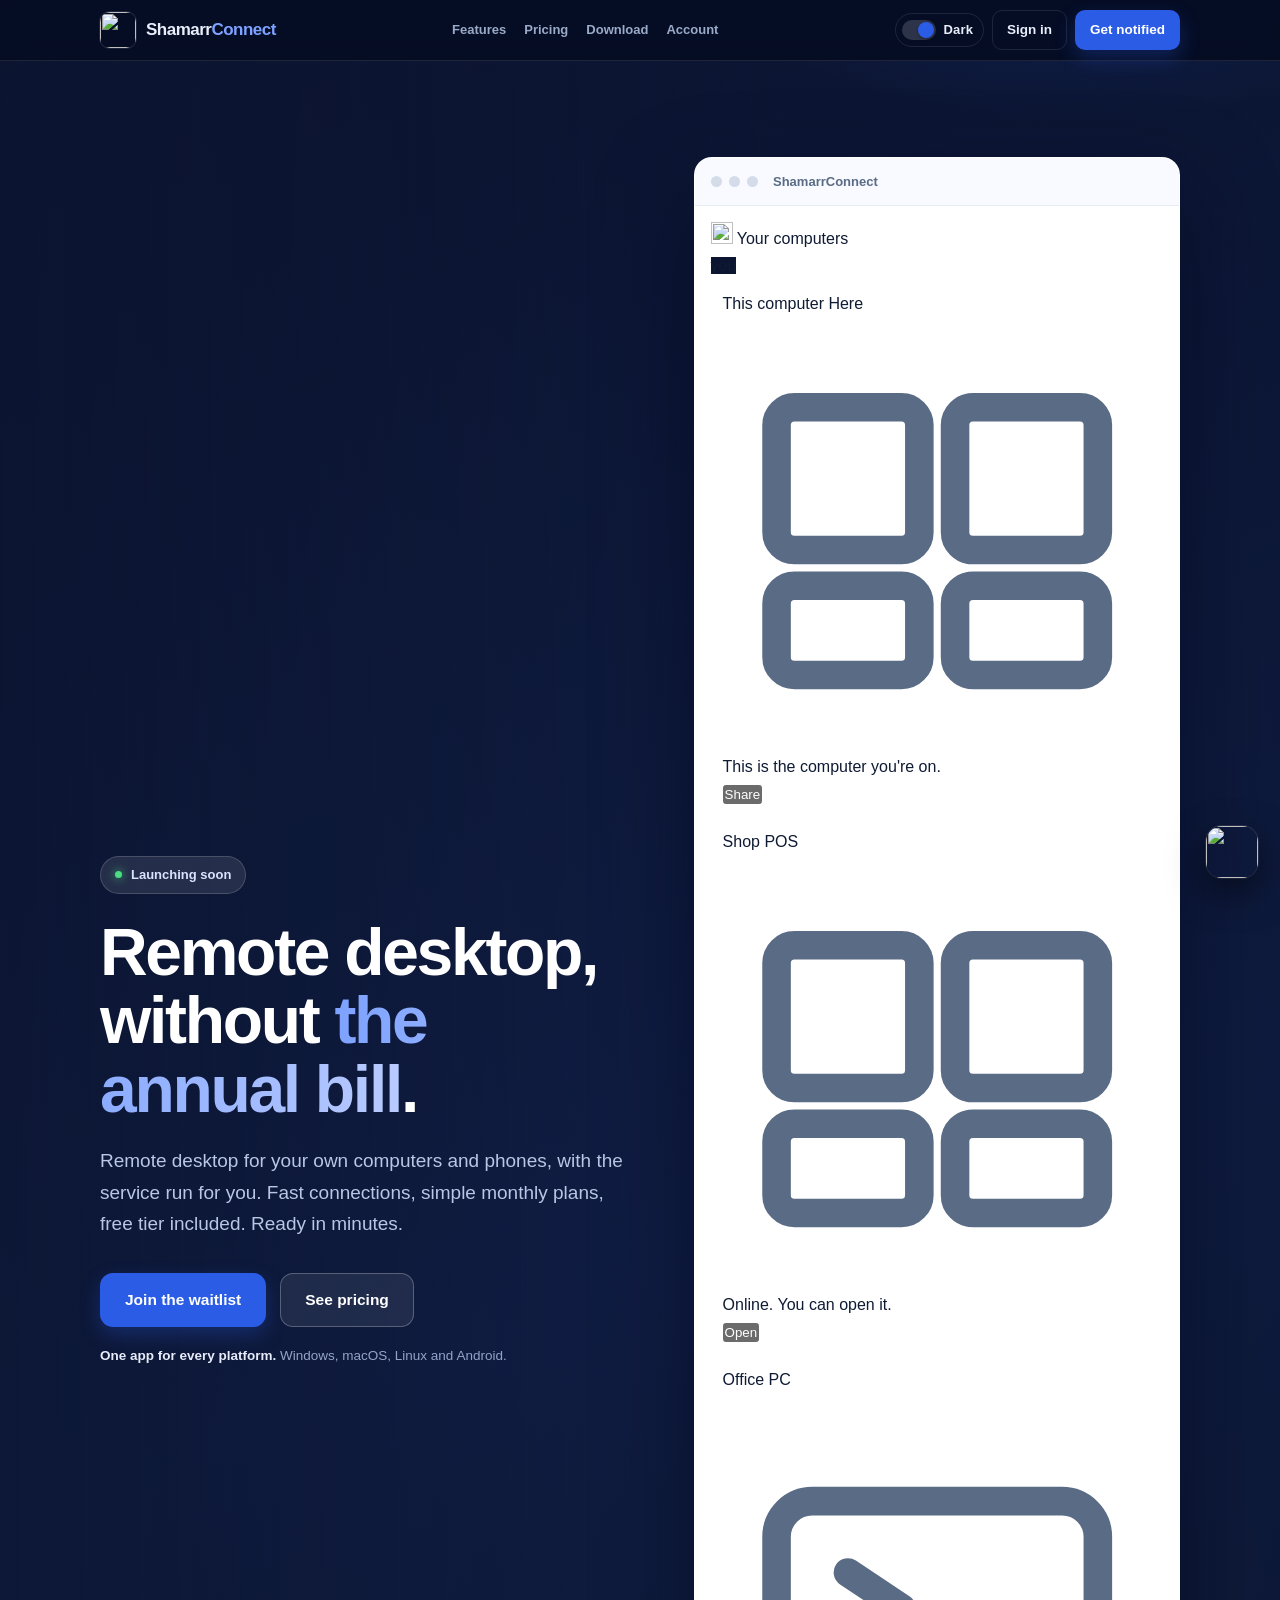
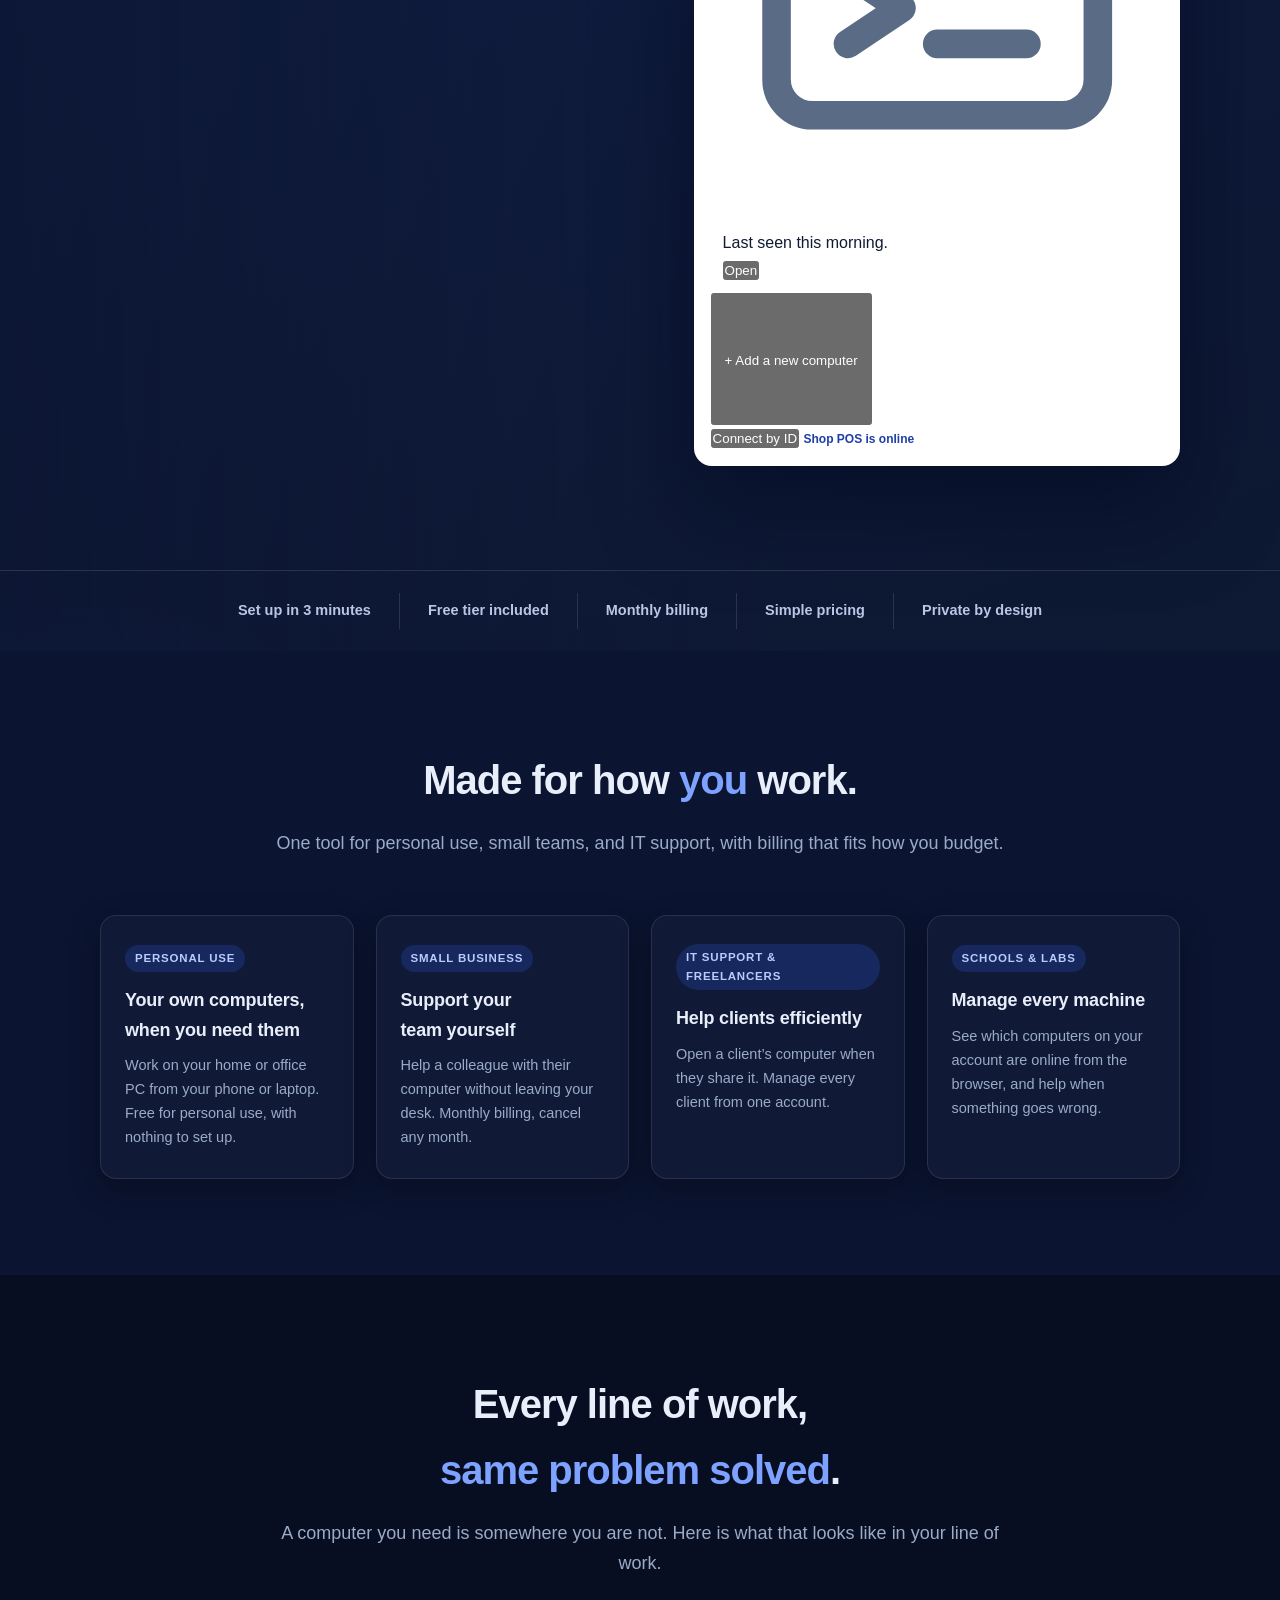
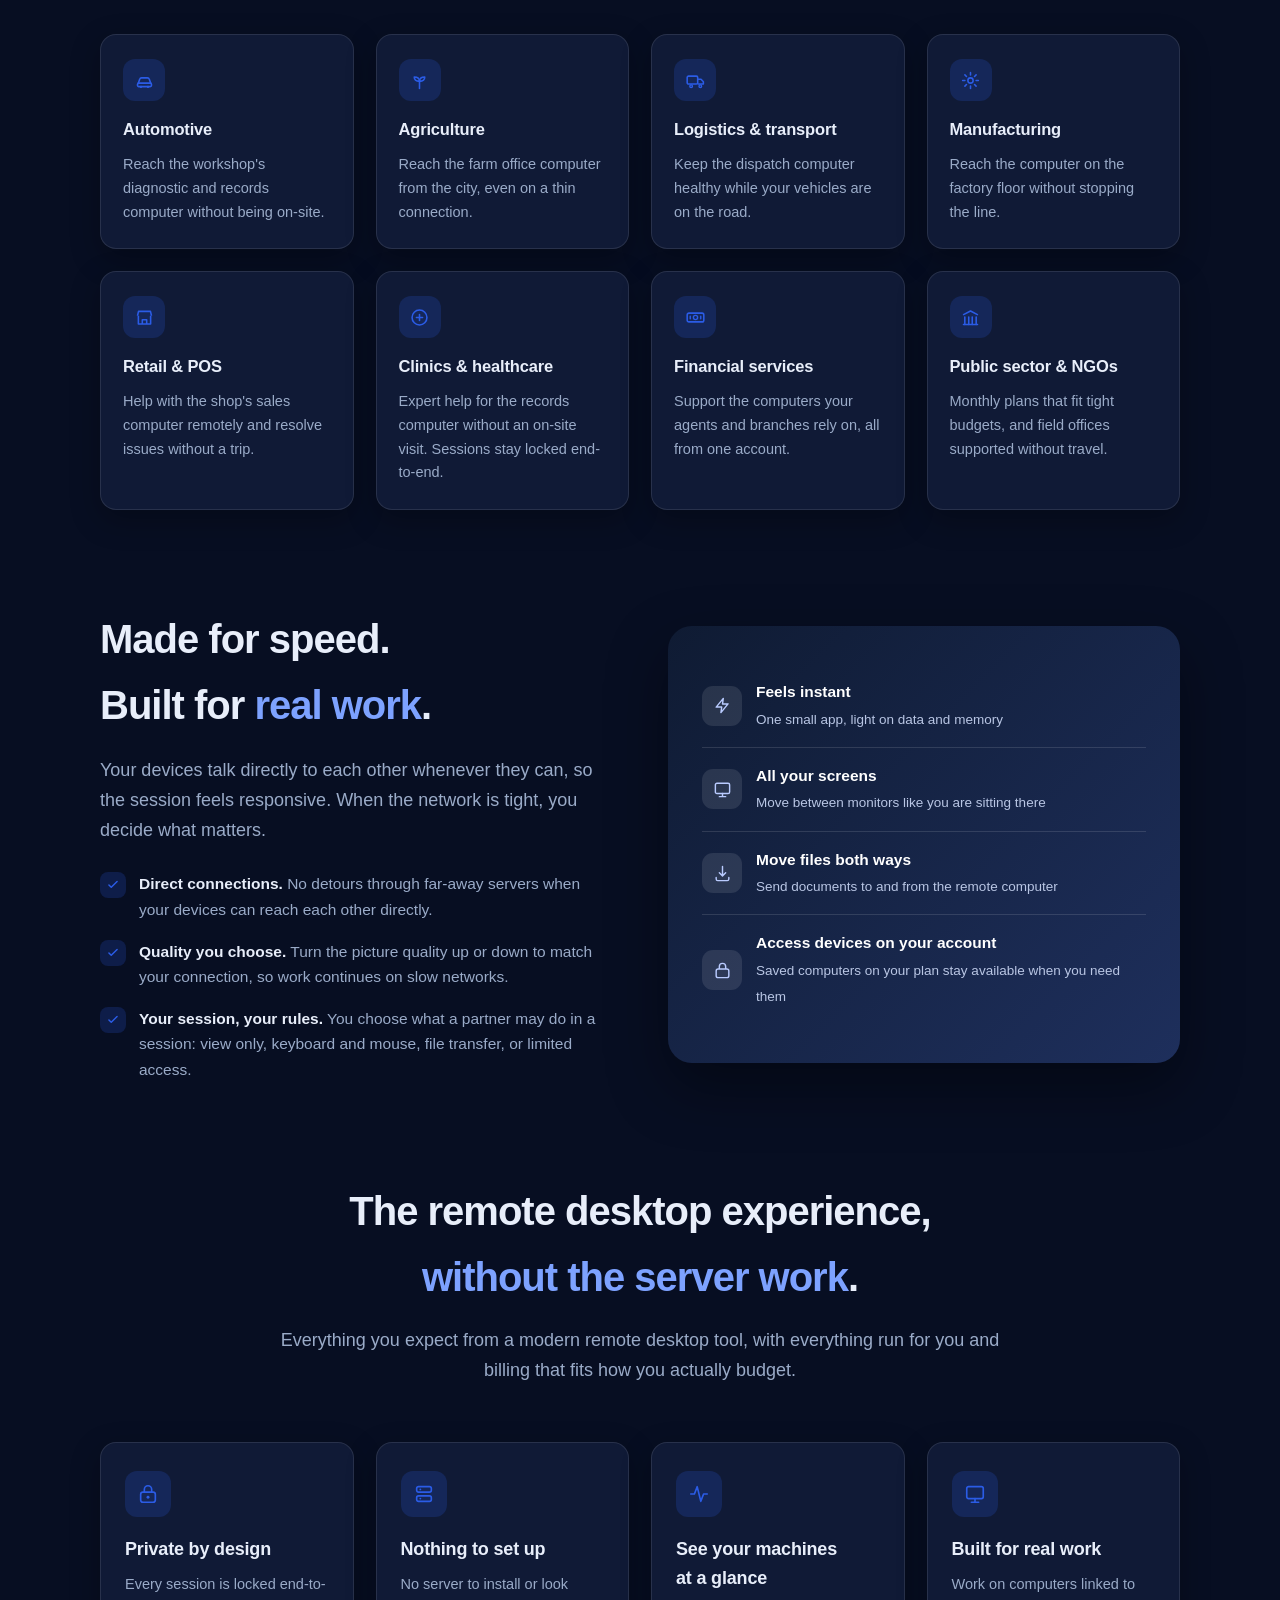
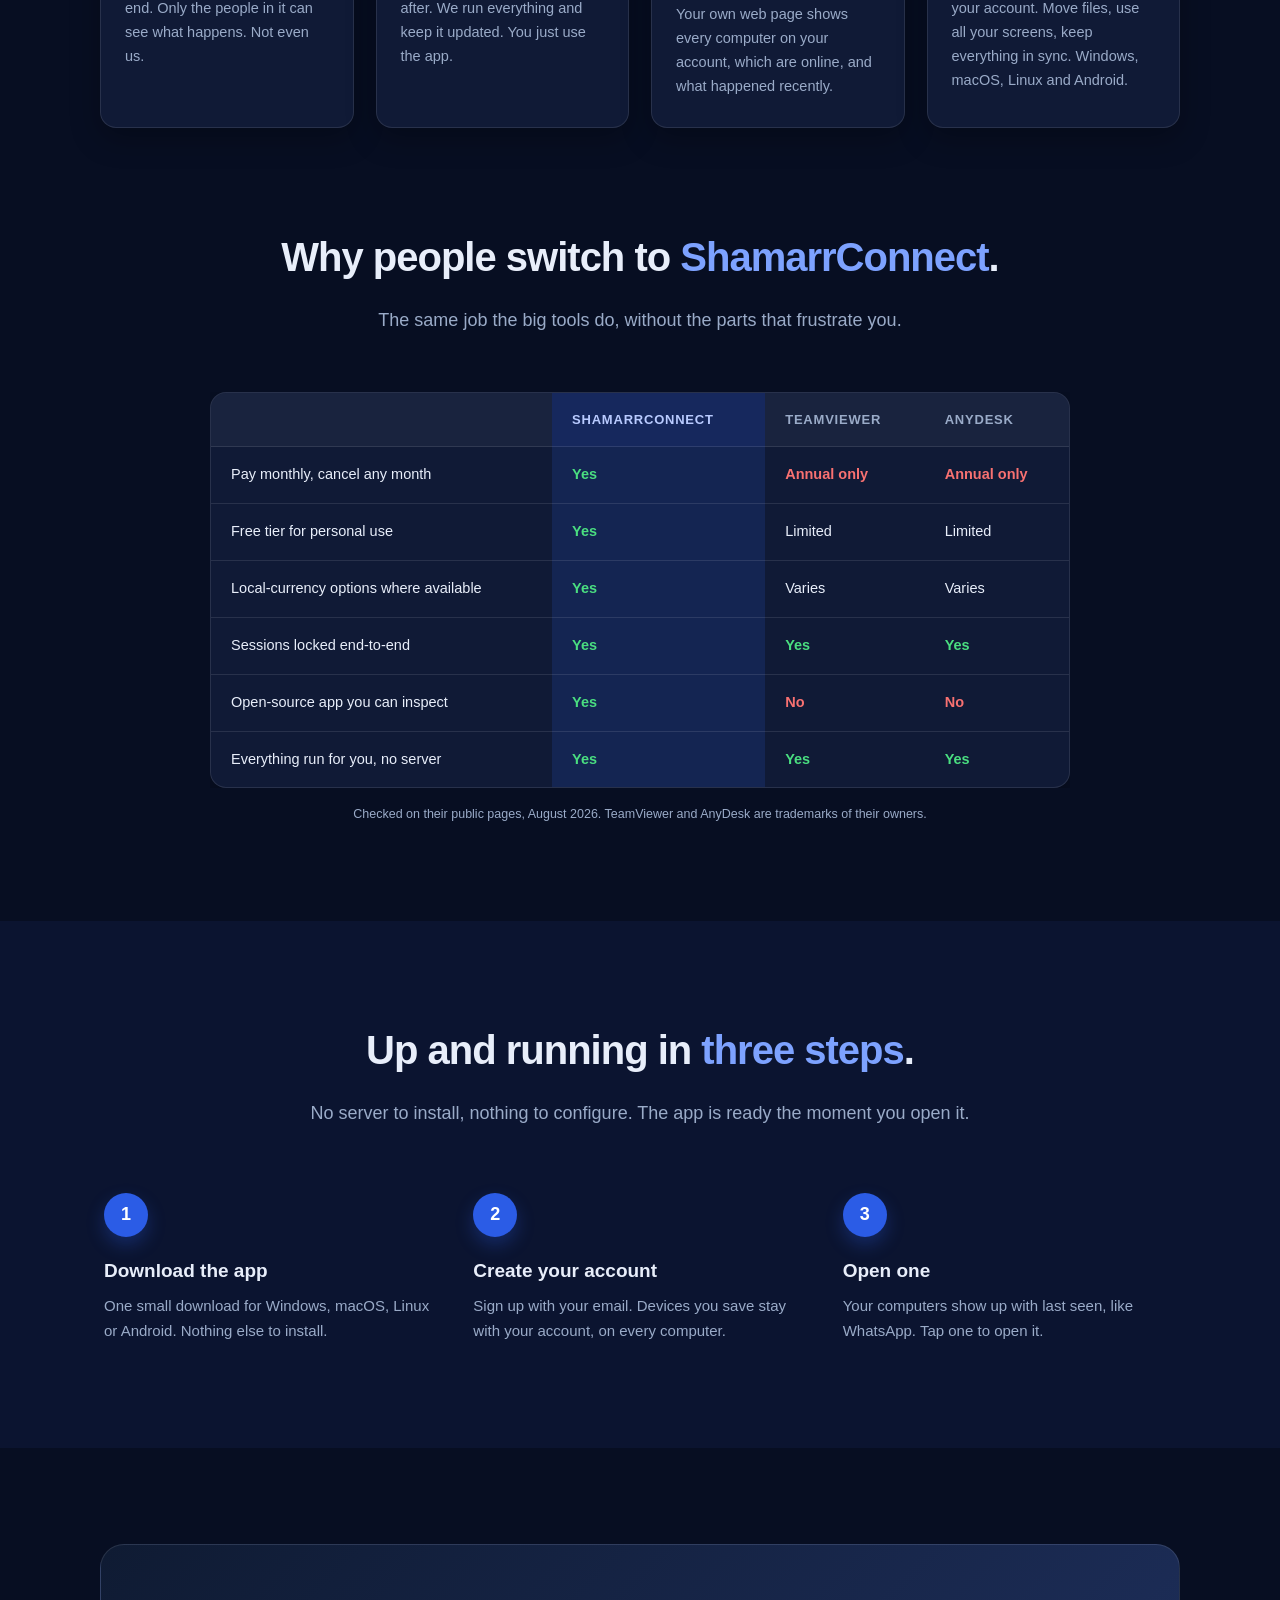
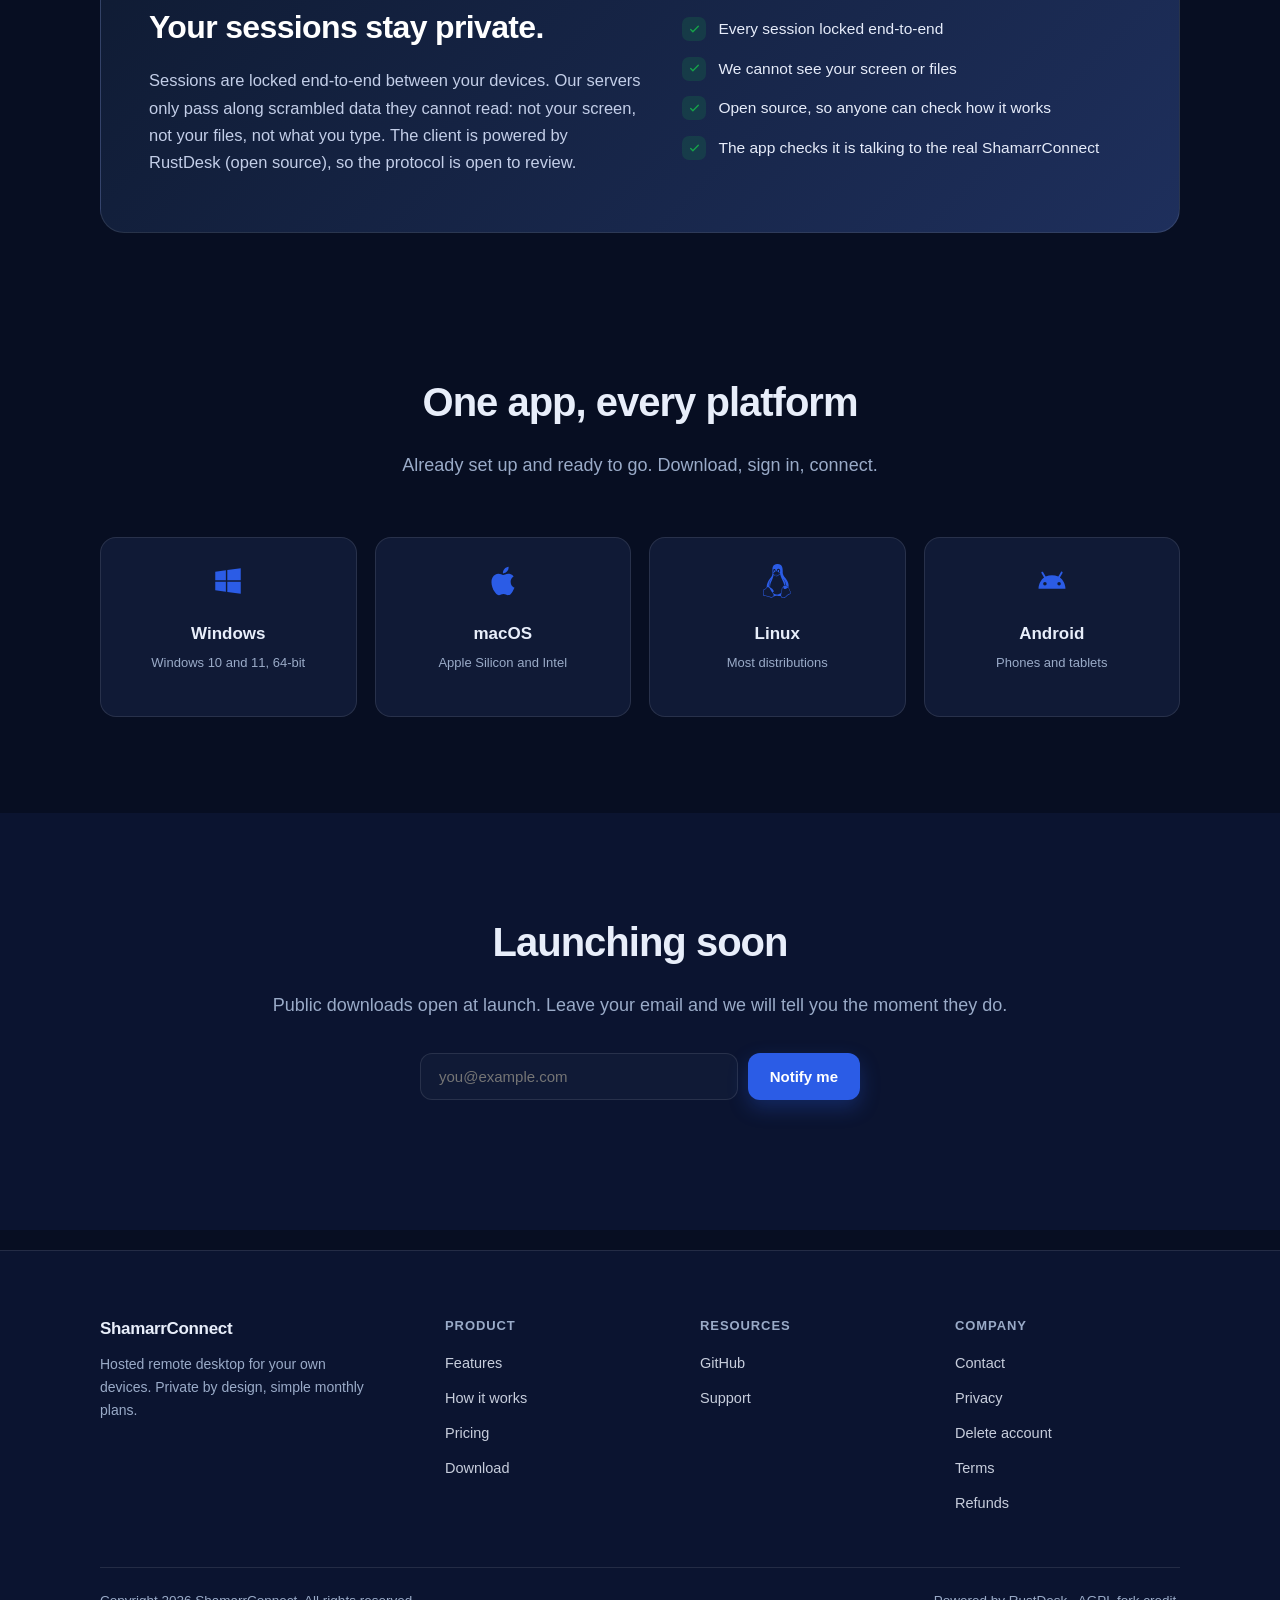
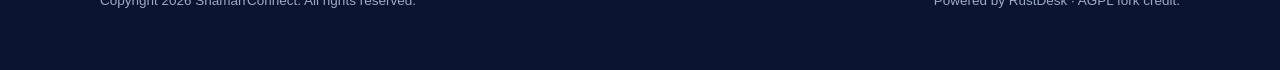
==== commit 8f52c288: "feat: account dashboard, plan cards, and naira lock The signed-in account is a side rail for desk, p" ====
--- a/website/site/index.html
+++ b/website/site/index.html
@@ -14,10 +14,10 @@
   }catch(e){ document.documentElement.classList.add('dark'); }
 })();
 </script>
-<link rel="icon" type="image/svg+xml" href="/favicon.svg">
-<link rel="icon" type="image/png" sizes="32x32" href="/favicon-32.png">
-<link rel="apple-touch-icon" href="/apple-touch-icon.png">
-<link rel="shortcut icon" href="/favicon.ico">
+<link rel="apple-touch-icon" sizes="180x180" href="/apple-touch-icon.png?v=3">
+<link rel="icon" type="image/png" sizes="32x32" href="/favicon-32.png?v=3">
+<link rel="icon" type="image/png" sizes="16x16" href="/favicon-16.png?v=3">
+<link rel="shortcut icon" href="/favicon.ico?v=3">
 <link rel="preload" href="/fonts/InterVariable.woff2" as="font" type="font/woff2" crossorigin>
 <link rel="stylesheet" href="/fonts.css">
 <link rel="stylesheet" href="/desk-mock.css">
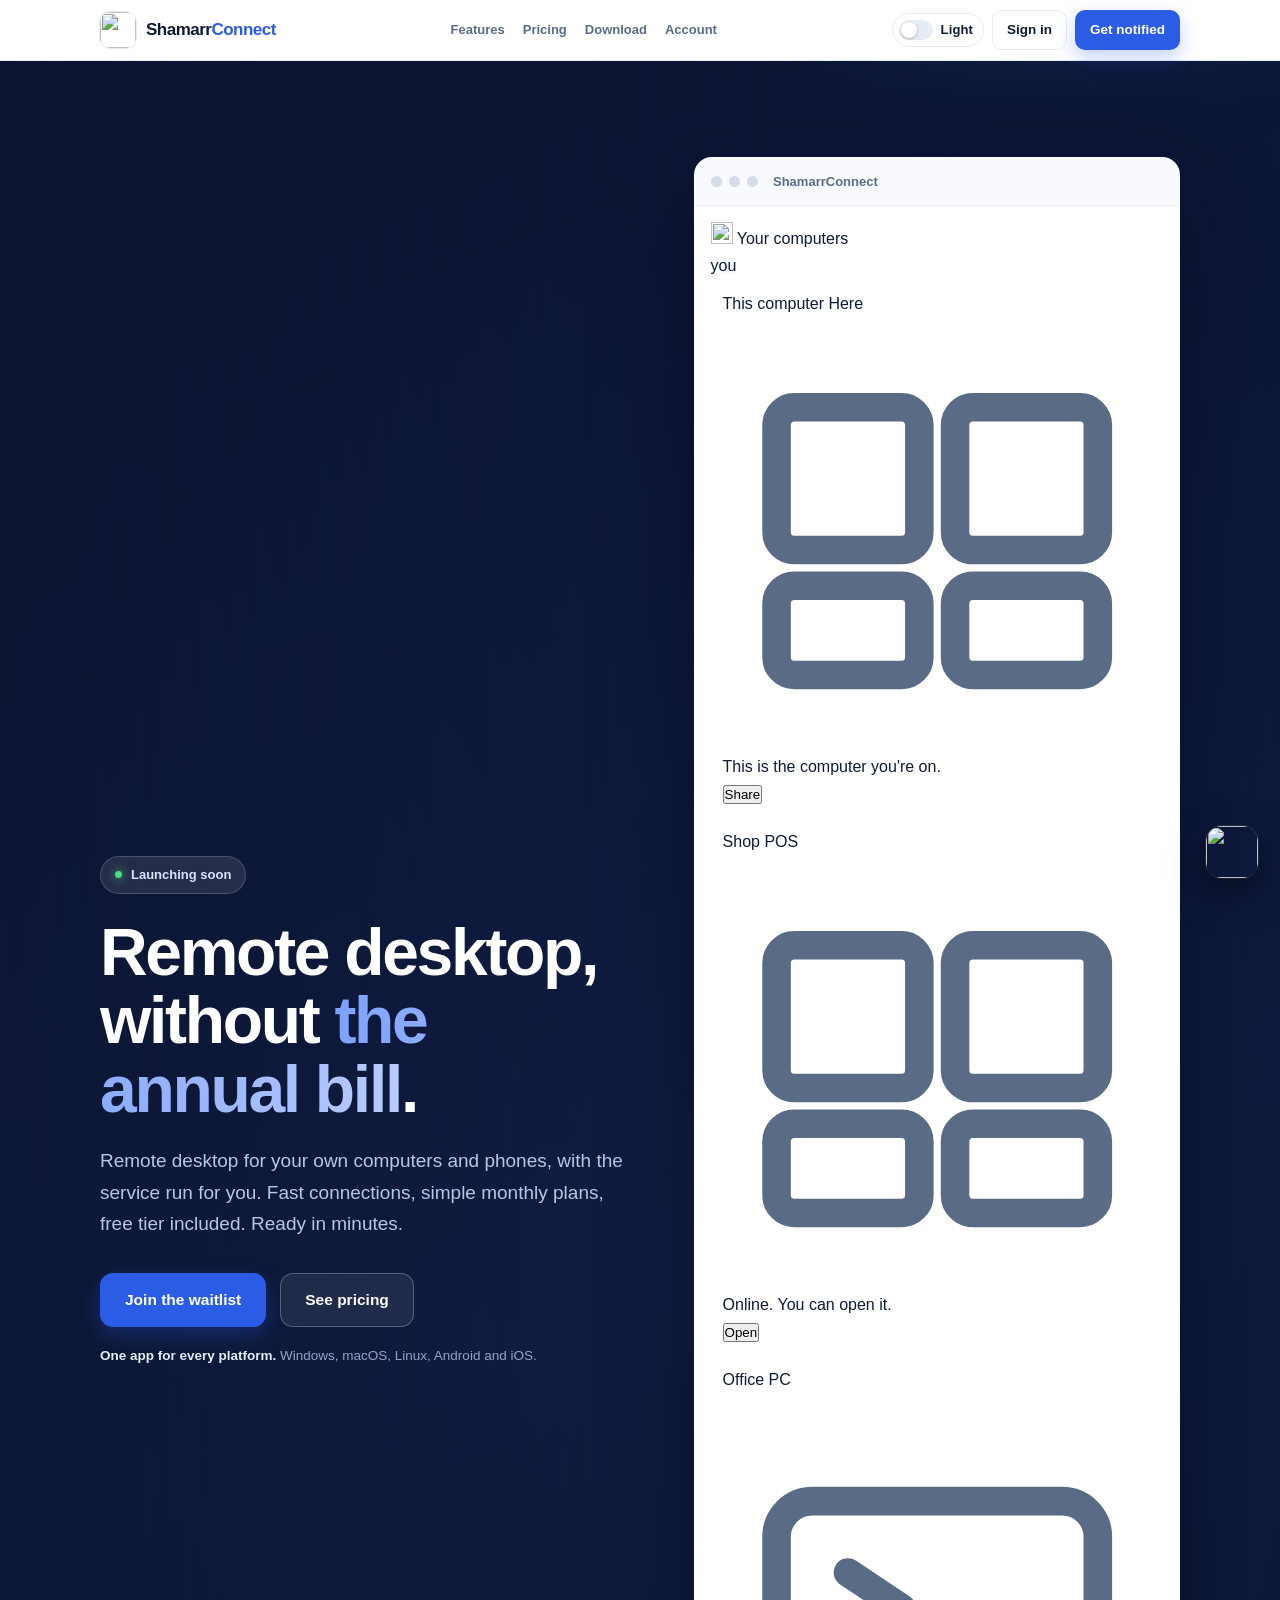
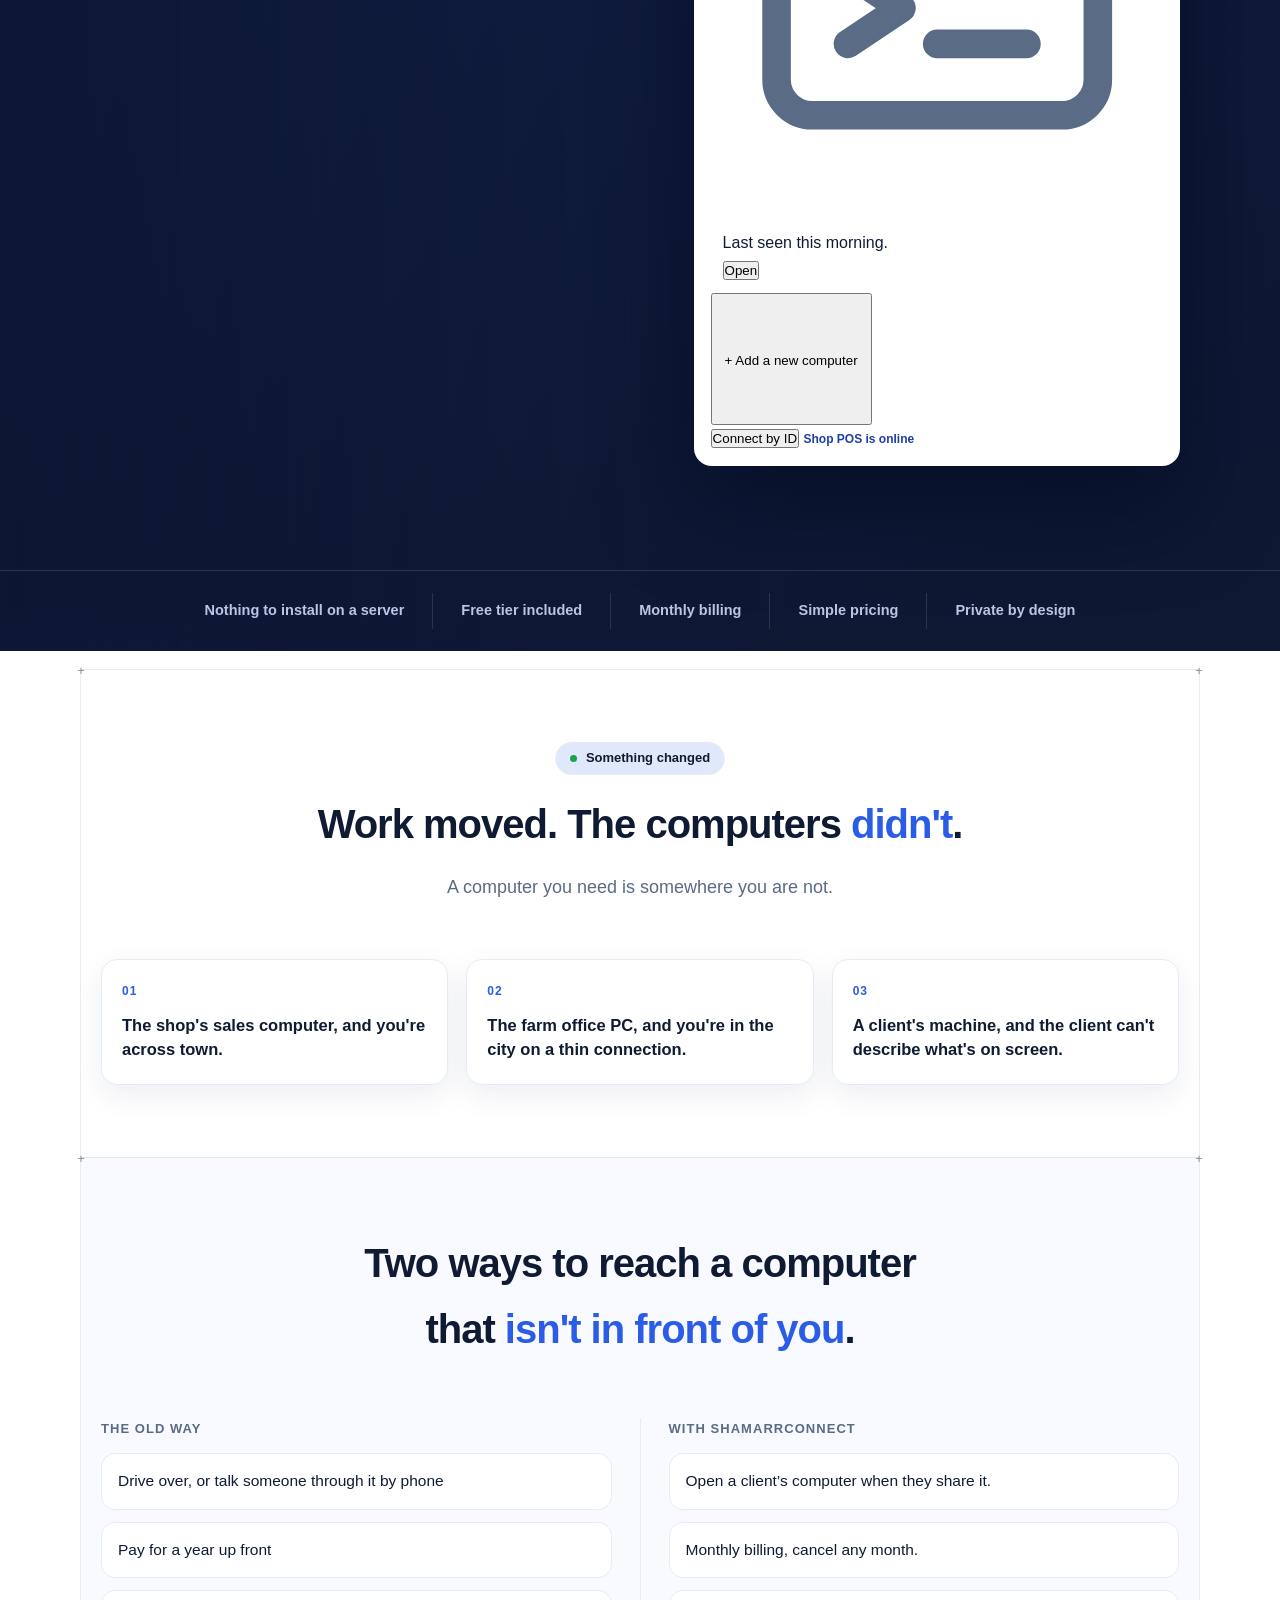
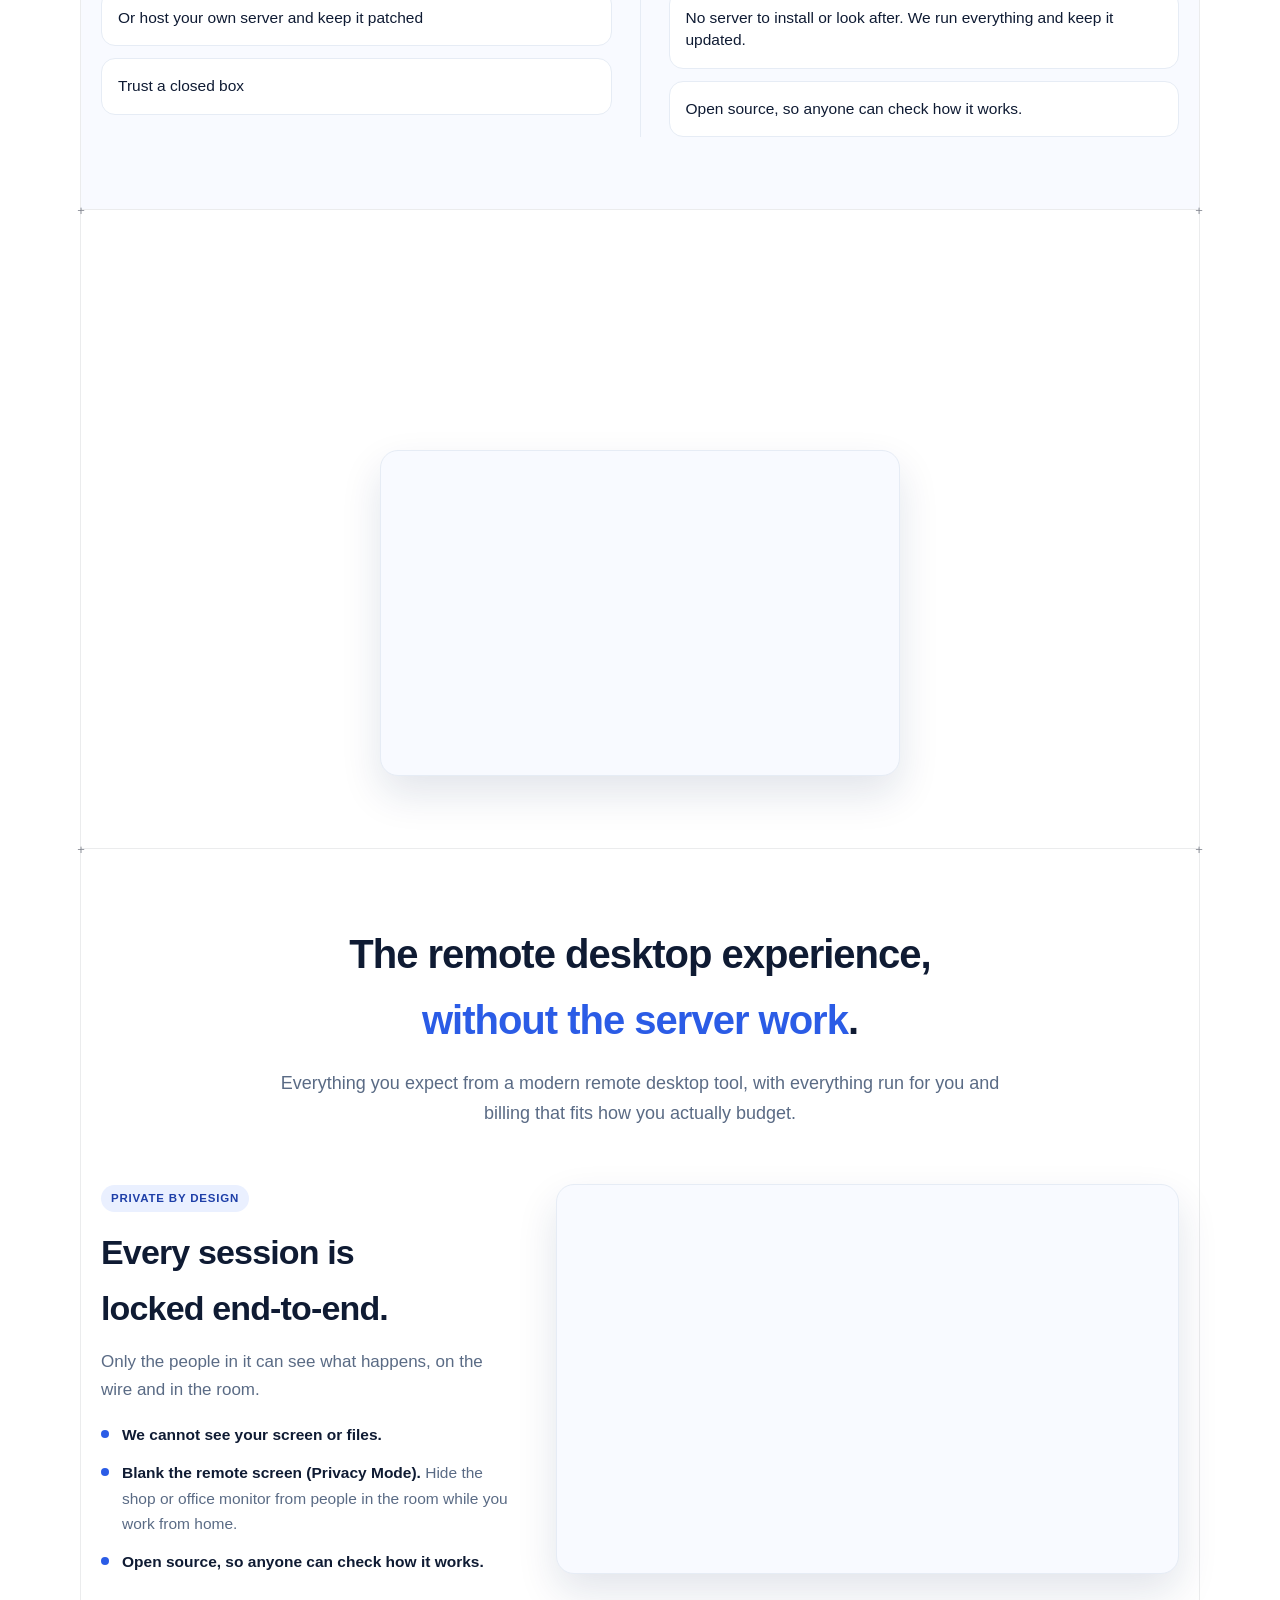
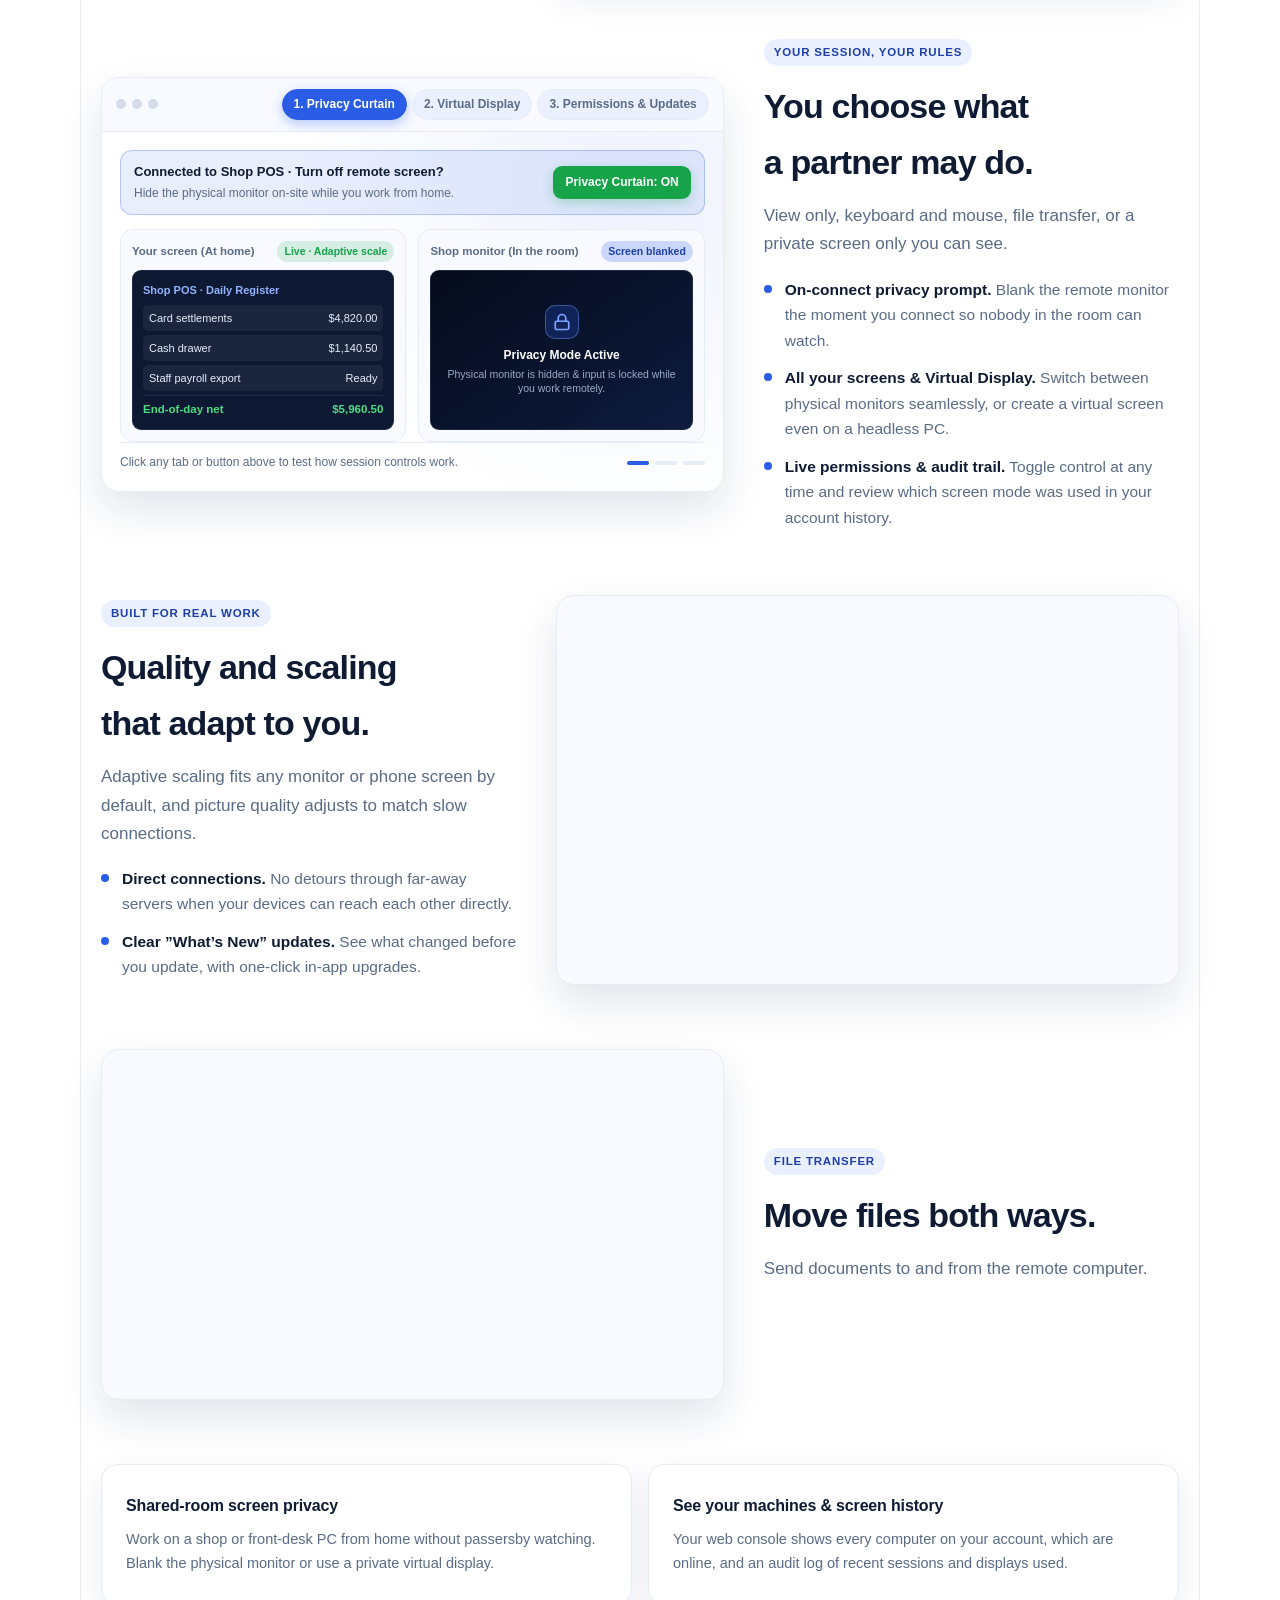
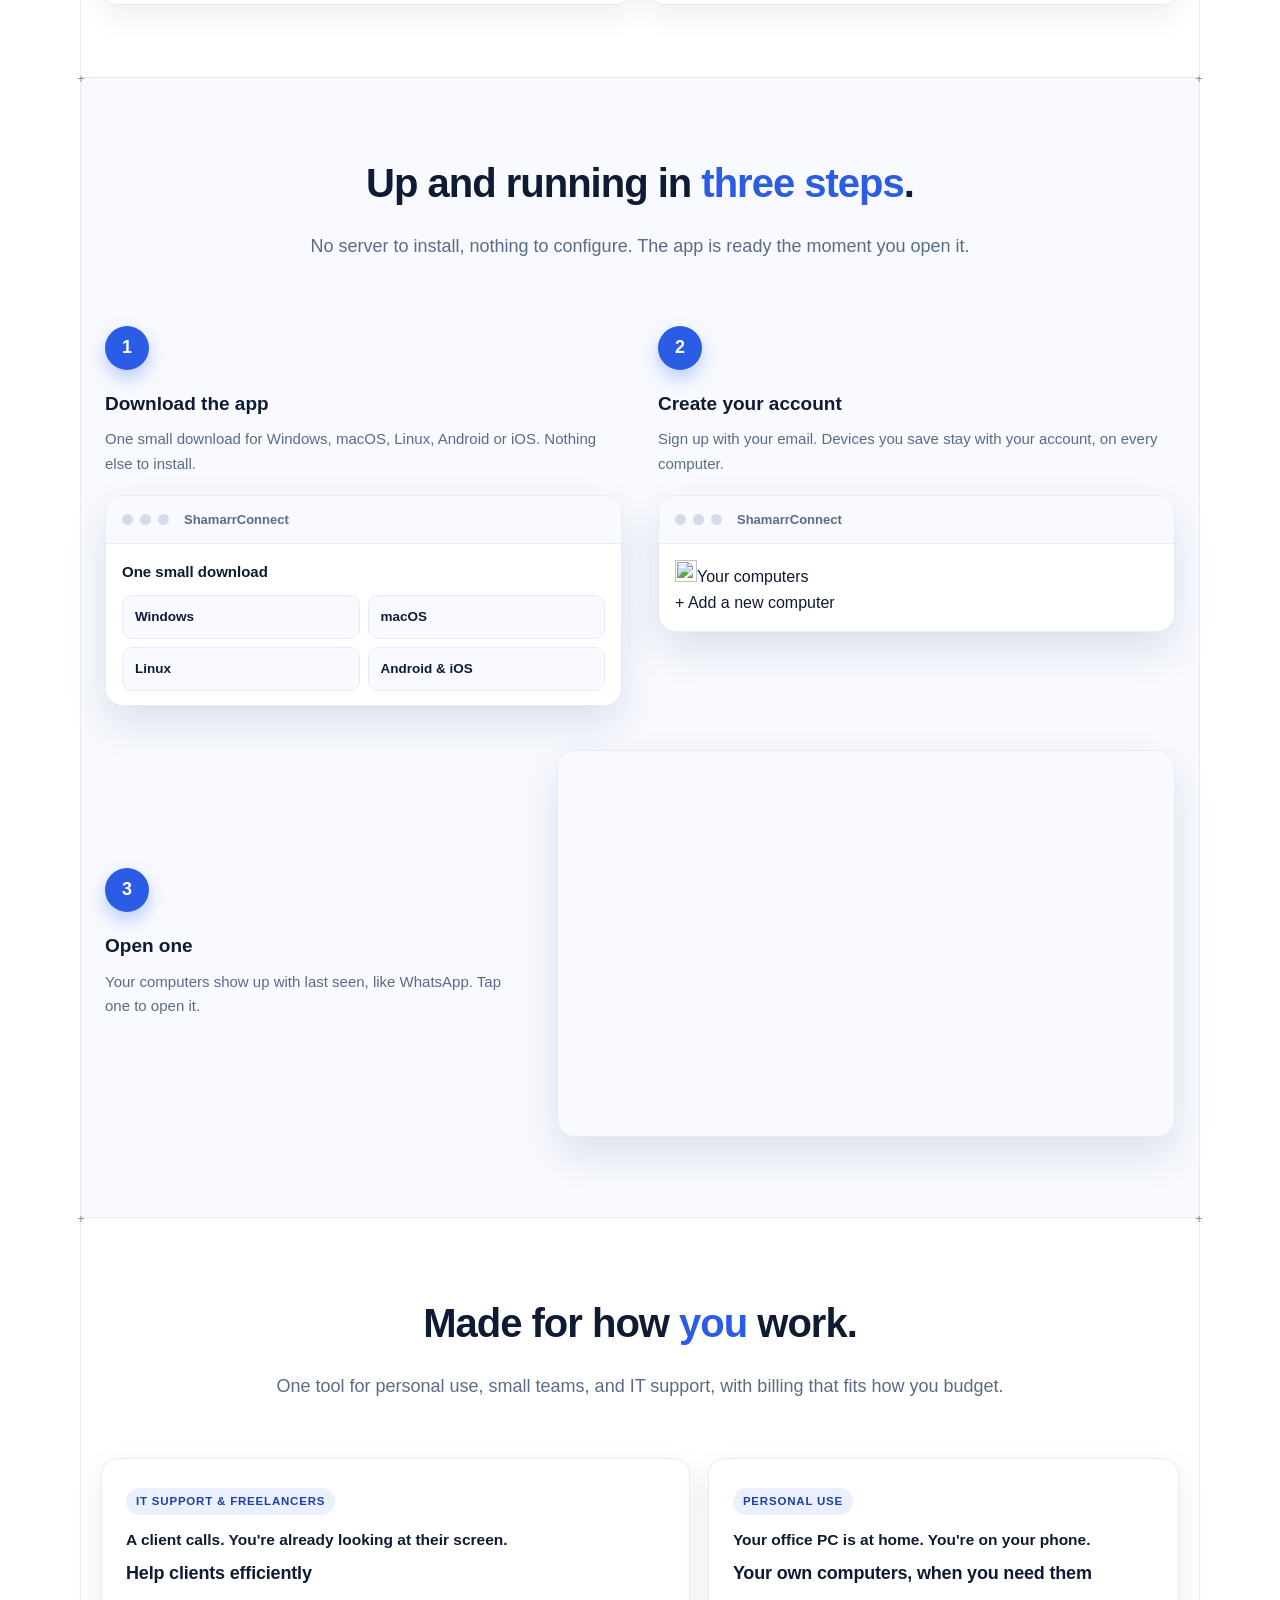
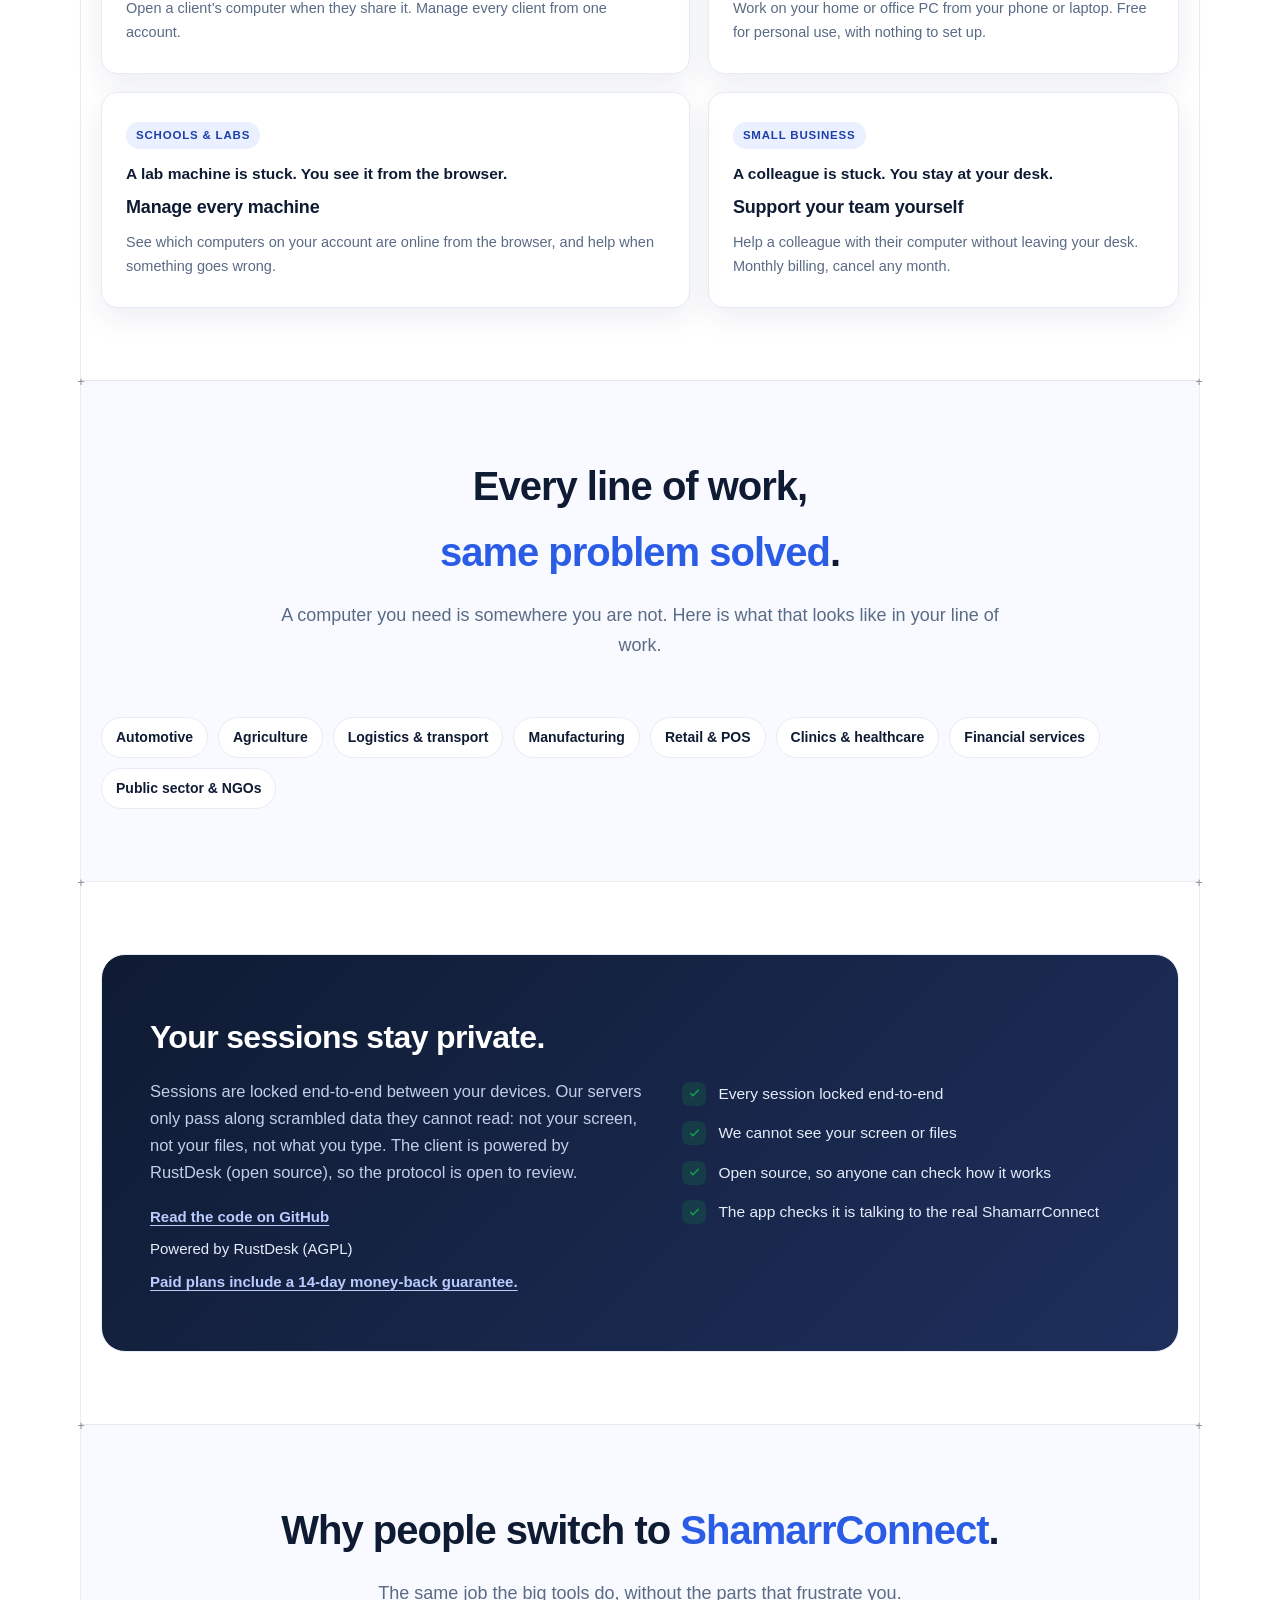
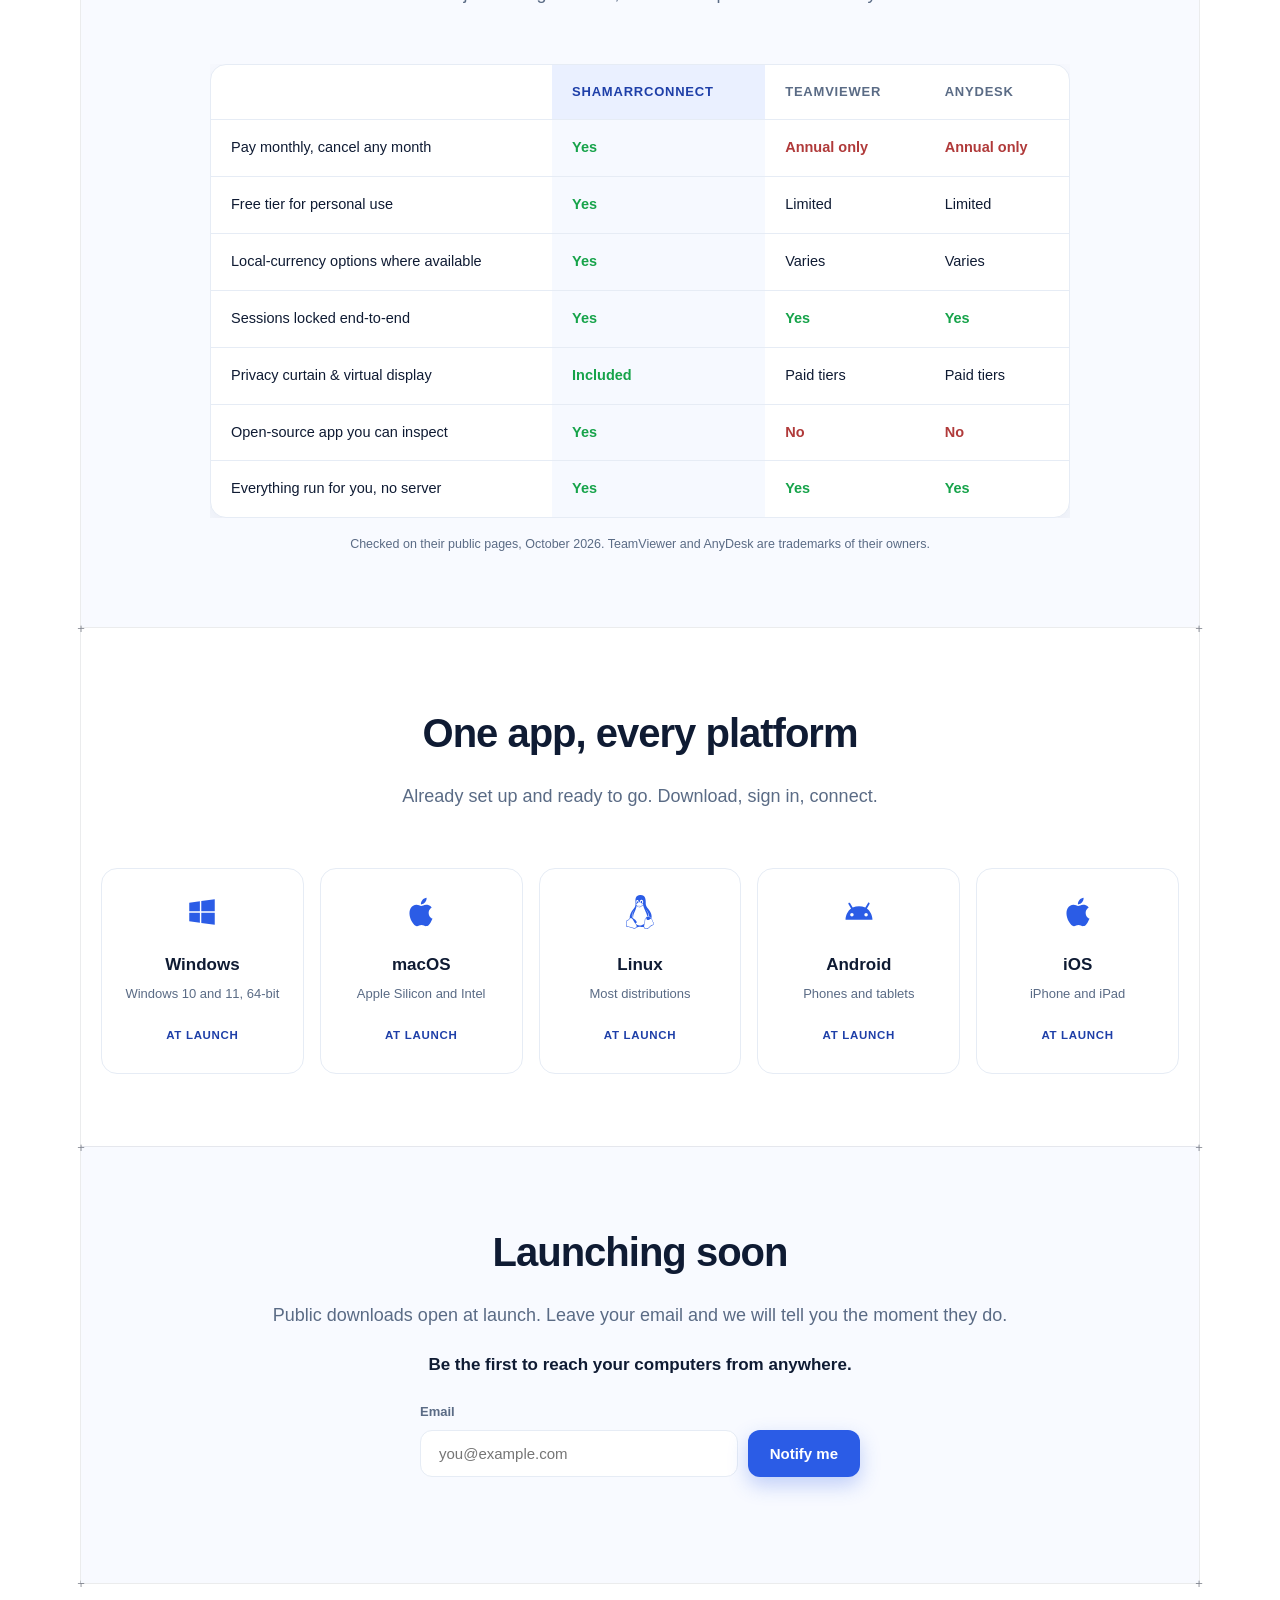
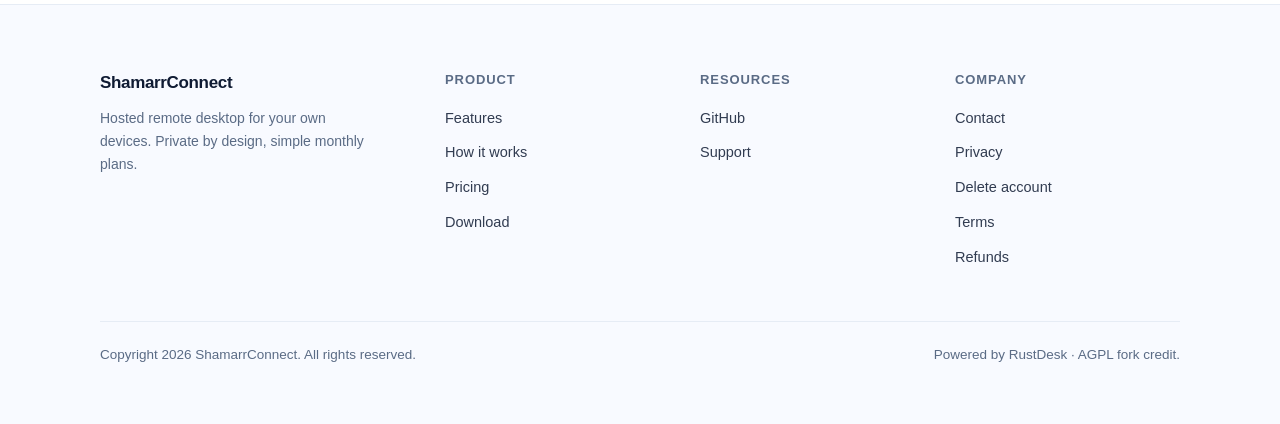
==== commit 75192c79: "seo(website): remove pre-launch noindex from landing page and add sitemap.xml Co-authored-by: Copilo" ====
--- a/website/site/index.html
+++ b/website/site/index.html
@@ -4,14 +4,41 @@
 <meta charset="UTF-8">
 <meta name="viewport" content="width=device-width, initial-scale=1.0">
 <title>ShamarrConnect: remote desktop, hosted for you</title>
-<meta name="description" data-region="ng" content="Hosted remote desktop for your own devices. Private by design, monthly plans, free tier included.">
-<meta name="description" data-region="intl" content="Hosted remote desktop for your own devices. Private by design, monthly plans, free tier included.">
-<meta name="robots" content="noindex">
+<meta name="description" data-region="ng" content="Hosted remote desktop for Windows, macOS, Linux, Android, and iOS. Privacy Curtain screen blanking, virtual displays, and self-hosted option.">
+<meta name="description" data-region="intl" content="Hosted remote desktop for Windows, macOS, Linux, Android, and iOS. Privacy Curtain screen blanking, virtual displays, and self-hosted option.">
+<link rel="canonical" href="https://shamarrconnect.com/">
+<meta property="og:title" content="ShamarrConnect — Remote desktop for your own devices">
+<meta property="og:description" content="Connect to your shop PC, server, or Mac from Windows, macOS, Linux, Android, and iPhone. Blank the remote monitor with Privacy Curtain.">
+<meta property="og:url" content="https://shamarrconnect.com/">
+<meta property="og:type" content="website">
+<meta name="color-scheme" content="light dark">
 <script>
+/* Theme: an explicit choice wins; otherwise follow the OS, live. */
 (function(){
-  try{
-    if(localStorage.getItem('sc-landing-theme')!=='light') document.documentElement.classList.add('dark');
-  }catch(e){ document.documentElement.classList.add('dark'); }
+  var root=document.documentElement;
+  var KEY='sc-theme';
+  var mq=window.matchMedia('(prefers-color-scheme: dark)');
+  root.classList.add('js');
+  try{ localStorage.removeItem('sc-landing-theme'); }catch(e){}
+  function stored(){
+    try{ var v=localStorage.getItem(KEY); return (v==='light'||v==='dark')?v:null; }catch(e){ return null; }
+  }
+  function apply(){
+    var s=stored();
+    var dark = s ? (s==='dark') : mq.matches;
+    root.classList.toggle('dark', dark);
+    root.setAttribute('data-theme-source', s ? 'user' : 'os');
+    try{ document.dispatchEvent(new CustomEvent('sc-themechange',{detail:{dark:dark,source:s?'user':'os'}})); }catch(e){}
+  }
+  window.scTheme={
+    apply:apply,
+    set:function(dark){ try{ localStorage.setItem(KEY, dark?'dark':'light'); }catch(e){} apply(); },
+    followOS:function(){ try{ localStorage.removeItem(KEY); }catch(e){} apply(); }
+  };
+  apply();
+  if(mq.addEventListener) mq.addEventListener('change', apply);
+  else if(mq.addListener) mq.addListener(apply);
+  window.addEventListener('storage', function(e){ if(e.key===KEY) apply(); });
 })();
 </script>
 <link rel="apple-touch-icon" sizes="180x180" href="/apple-touch-icon.png?v=3">
@@ -256,8 +283,14 @@
 
   /* STEPS */
   .steps{background:var(--page-2)}
-  .steprow{display:grid;grid-template-columns:repeat(3,1fr);gap:28px}
-  @media(max-width:780px){.steprow{grid-template-columns:1fr}}
+  .steprow{display:grid;grid-template-columns:1fr 1fr;gap:28px}
+  .step-open{grid-column:1 / -1;display:grid;grid-template-columns:minmax(0,2fr) minmax(0,3fr);gap:40px;align-items:center}
+  .step-open .still{margin-top:0}
+  @media(max-width:780px){
+    .steprow{grid-template-columns:1fr}
+    .step-open{display:block;grid-column:auto}
+    .step-open .still{margin-top:18px}
+  }
   .step{position:relative;padding:8px 4px}
   .stepnum{width:44px;height:44px;border-radius:50%;background:var(--brand);color:#fff;font-weight:700;
     display:grid;place-items:center;font-size:18px;margin-bottom:18px;box-shadow:0 8px 18px rgba(43,92,230,.3)}
@@ -276,9 +309,10 @@
   .seclist .chk{flex:none;width:24px;height:24px;border-radius:7px;background:rgba(22,163,74,.18);display:grid;place-items:center;margin-top:1px}
 
   /* DOWNLOAD */
-  .dlcards{display:grid;grid-template-columns:repeat(4,1fr);gap:18px;margin-top:8px}
-  @media(max-width:880px){.dlcards{grid-template-columns:repeat(2,1fr)}}
-  @media(max-width:480px){.dlcards{grid-template-columns:1fr}}
+  .dlcards{display:grid;grid-template-columns:repeat(5,1fr);gap:16px;margin-top:8px}
+  @media(max-width:980px){.dlcards{grid-template-columns:repeat(3,1fr)}}
+  @media(max-width:640px){.dlcards{grid-template-columns:repeat(2,1fr)}}
+  @media(max-width:420px){.dlcards{grid-template-columns:1fr}}
   .dl{border:1px solid var(--page-line);border-radius:var(--radius);padding:26px 22px;text-align:center;background:var(--page-card);transition:transform .18s,box-shadow .18s,border-color .18s;display:block;color:var(--page-ink)}
   .dl:hover{transform:translateY(-3px);box-shadow:var(--shadow);border-color:var(--brand)}
   .dl .os{font-weight:700;font-size:17px;margin:14px 0 4px;color:var(--page-ink)}
@@ -310,6 +344,118 @@
   .fbottom{border-top:1px solid var(--page-line);padding-top:22px;display:flex;justify-content:space-between;flex-wrap:wrap;gap:12px;color:var(--page-muted);font-size:13.5px}
   .disclaimer{max-width:620px}
 
+
+  /* Story frame starts under the full-bleed hero so the constellation stays edge to edge. */
+  .skip{position:absolute;left:16px;top:-48px;z-index:80;background:var(--brand);color:#fff;font-weight:700;font-size:14px;padding:8px 12px;border-radius:8px}
+  .skip:focus{top:12px}
+  #top,section[id],#speed{scroll-margin-top:76px}
+  .story-frame{max-width:1120px;margin:18px auto 0;position:relative;border-left:1px solid rgba(255,255,255,.08);border-right:1px solid rgba(255,255,255,.08);border-bottom:1px solid rgba(255,255,255,.08)}
+  @media(max-width:1152px){.story-frame{margin:18px 16px 0}}
+  html:not(.dark) .story-frame{border-color:rgba(7,14,34,.08)}
+  .story-frame > section{position:relative;border-top:1px solid rgba(255,255,255,.08)}
+  html:not(.dark) .story-frame > section{border-top-color:rgba(7,14,34,.08)}
+  .story-frame > section.block{padding:72px 0}
+  .story-frame > section::before,.story-frame > section::after,.story-frame::before,.story-frame::after{content:"+";position:absolute;font-size:13px;line-height:1;font-weight:500;color:rgba(255,255,255,.55);pointer-events:none}
+  .story-frame > section::before{left:0;top:0;transform:translate(-50%,-50%)}
+  .story-frame > section::after{right:0;top:0;transform:translate(50%,-50%)}
+  .story-frame::before{left:0;bottom:0;transform:translate(-50%,50%)}
+  .story-frame::after{right:0;bottom:0;transform:translate(50%,50%)}
+  html:not(.dark) .story-frame > section::before,html:not(.dark) .story-frame > section::after,html:not(.dark) .story-frame::before,html:not(.dark) .story-frame::after{color:rgba(7,14,34,.45)}
+  #who{background:transparent}
+  #stakes,#industries,#compare{background:var(--page-2)}
+
+  .scenes{display:grid;grid-template-columns:repeat(3,1fr);gap:18px}
+  @media(max-width:800px){.scenes{grid-template-columns:1fr}}
+  .scene-card{background:var(--page-card);border:1px solid var(--page-line);border-radius:16px;padding:22px 20px;box-shadow:var(--shadow)}
+  .kicker{display:inline-flex;align-items:center;gap:9px;background:rgba(43,92,230,.14);border:1px solid var(--page-line);color:var(--page-ink);font-weight:600;font-size:13px;line-height:1.3;padding:7px 14px;border-radius:100px;margin:0 0 16px}
+  .kicker .dot{width:7px;height:7px;border-radius:50%;background:#4ADE80;box-shadow:0 0 10px rgba(74,222,128,.9)}
+  html:not(.dark) .kicker .dot{background:#16A34A;box-shadow:none}
+  .scene-n{display:block;font-size:12px;font-weight:700;letter-spacing:.08em;color:#B9CBFF;margin-bottom:12px}
+  html:not(.dark) .scene-n{color:var(--brand)}
+  .scene-card p{font-size:16.5px;font-weight:650;line-height:1.45;color:var(--page-ink)}
+
+  .stakes-board{display:grid;grid-template-columns:1fr 1px 1fr;gap:28px;align-items:stretch}
+  @media(max-width:800px){.stakes-board{grid-template-columns:1fr;gap:18px}}
+  .stakes-col h3{font-size:13px;letter-spacing:.08em;text-transform:uppercase;color:var(--page-muted);margin-bottom:14px}
+  .stakes-col ol{list-style:none;display:grid;gap:12px}
+  .stakes-col li{background:var(--page-card);border:1px solid var(--page-line);border-radius:14px;padding:16px;font-size:15.5px;color:var(--page-ink);line-height:1.45}
+  .stakes-divider{background:var(--page-line);width:1px;justify-self:center;transform-origin:top center}
+  @media(max-width:800px){.stakes-divider{width:100%;height:1px}}
+
+  .turn-still{max-width:520px;margin:0 auto}
+  .gift{display:grid;grid-template-columns:2fr 3fr;gap:40px;align-items:center;margin:0 0 64px}
+  .gift.flip{grid-template-columns:3fr 2fr}
+  .gift.flip .gift-copy{order:2}
+  @media(max-width:880px){
+    .gift,.gift.flip{grid-template-columns:1fr;gap:22px;margin-bottom:48px}
+    .gift.flip .gift-copy,.gift .still{order:0}
+    .gift .still{order:1}
+  }
+  .pill{display:inline-block;font-size:11.5px;font-weight:700;letter-spacing:.07em;text-transform:uppercase;color:#B9CBFF;background:rgba(43,92,230,.22);padding:4px 10px;border-radius:100px;margin-bottom:12px}
+  html:not(.dark) .pill{color:var(--brand-dark);background:var(--brand-soft)}
+  .gift h3{font-size:clamp(26px,3vw,34px);letter-spacing:-.025em;font-weight:800;margin:0 0 12px;color:var(--page-ink)}
+  .gift .lead{font-size:17px;color:var(--page-muted);margin-bottom:18px}
+  .ticks.dots{gap:12px}
+  .dot-pulse{flex:none;width:8px;height:8px;border-radius:50%;margin-top:8px;background:#7DA2FF}
+  html:not(.dark) .dot-pulse{background:var(--brand)}
+
+
+  .still.loop-still{padding:0;line-height:0;background:#F8FAFF}
+  html.dark .still.loop-still{background:#0B1430}
+  .sc-loop{display:block;width:100%;height:auto;aspect-ratio:16/10;object-fit:cover}
+  .sc-loop[data-clip="l3b-file-transfer"]{aspect-ratio:16/9}
+  .sc-loop[hidden]{display:none}
+  .loop-seq{position:relative}
+  .still{margin:0;background:#fff;color:#0F1B33;--ink:#0F1B33;--muted:#5A6B85;--line:#E6ECF5;--bg-soft:#F8FAFF;border:1px solid rgba(255,255,255,.4);border-radius:18px;box-shadow:0 24px 60px rgba(2,8,30,.35);overflow:hidden}
+  html:not(.dark) .still{border-color:#E6ECF5;box-shadow:0 18px 40px rgba(20,40,90,.12)}
+  .still .win-body{padding:16px 16px 14px}
+  .still .dcard{pointer-events:none;min-height:0}
+  .still .dcard:hover{transform:none;box-shadow:0 6px 16px rgba(20,40,90,.05)}
+  .choice{display:flex;align-items:center;gap:10px;padding:11px 0;border-bottom:1px solid var(--line);font-weight:650;font-size:14.5px;color:var(--ink)}
+  .choice:last-of-type{border-bottom:0}
+  .choice i{width:8px;height:8px;border-radius:50%;background:var(--brand);flex:none}
+  .still-note{margin-top:10px;font-size:12.5px;color:var(--muted)}
+  .oslist{list-style:none;display:grid;grid-template-columns:1fr 1fr;gap:8px}
+  .oslist li{border:1px solid var(--line);border-radius:10px;padding:10px 12px;font-weight:700;font-size:13.5px;color:var(--ink);background:var(--bg-soft)}
+  .step .still{margin-top:18px}
+  .step.step-open .still{margin-top:0}
+  .steprow{align-items:start}
+  @media(max-width:780px){.step.step-open .still{margin-top:18px}}
+
+  .mini{display:grid;grid-template-columns:1fr 1fr;gap:16px}
+  @media(max-width:640px){.mini{grid-template-columns:1fr}}
+  .mini .card h3{font-size:16px}
+
+  .bento{display:grid;grid-template-columns:1.25fr 1fr;gap:18px}
+  .bento .lead{grid-column:1;grid-row:1}
+  .bento .card:nth-child(2){grid-column:2;grid-row:1}
+  .bento .card:nth-child(3){grid-column:2;grid-row:2}
+  .bento .card:nth-child(4){grid-column:1;grid-row:2}
+  @media(max-width:880px){
+    .bento{grid-template-columns:1fr}
+    .bento .lead,.bento .card:nth-child(2),.bento .card:nth-child(3),.bento .card:nth-child(4){grid-column:auto;grid-row:auto}
+  }
+  .card p.scene{font-size:15.5px;font-weight:650;color:var(--page-ink);margin:0 0 8px;line-height:1.4}
+
+  .chiprow{display:flex;flex-wrap:wrap;gap:10px}
+  .chip{font:inherit;font-weight:650;font-size:14px;color:var(--page-ink);background:var(--page-card);border:1px solid var(--page-line);border-radius:100px;padding:8px 14px;cursor:pointer}
+  .chip:hover{border-color:var(--brand)}
+  .chip[aria-expanded="true"]{background:var(--brand);border-color:var(--brand);color:#fff}
+  .chip-panel{flex:1 0 100%;margin:2px 0 8px;padding:4px 6px 8px;color:var(--page-muted);font-size:15.5px;line-height:1.5;display:none}
+  html:not(.js) .chip-panel{display:block}
+  .chip[aria-expanded="true"] + .chip-panel{display:block}
+
+  .sec-links{margin-top:18px;display:grid;gap:8px;font-size:15px;color:#E6ECFA}
+  .sec-links a{color:#B9CBFF;font-weight:650;text-decoration:underline;text-underline-offset:3px}
+  .sec-links a:hover{color:#fff}
+  .dl{cursor:default}
+  .dl:hover{transform:none;box-shadow:none;border-color:var(--page-line)}
+  .at-launch{display:inline-block;margin-top:2px;font-size:11.5px;font-weight:700;letter-spacing:.06em;text-transform:uppercase;color:#7DA2FF}
+  html:not(.dark) .at-launch{color:var(--brand-dark)}
+  .wl-closer{text-align:center;color:var(--page-ink);font-size:17px;font-weight:650;margin:-8px auto 22px;max-width:540px}
+  .wl-form{max-width:440px;margin:0 auto}
+  .wl-label{display:block;font-size:13px;font-weight:700;color:var(--page-muted);margin:0 0 8px}
+
   @media (prefers-reduced-motion: no-preference){
     .window{animation:rise .7s ease both}
     @keyframes rise{from{opacity:0;transform:translateY(18px)}to{opacity:1;transform:none}}
@@ -320,10 +466,120 @@
       0%,100%{background:#D4DCEA;box-shadow:none}
       50%{background:var(--brand);box-shadow:0 0 9px rgba(43,92,230,.65)}
     }
-  }
+
+    html.js .reveal{opacity:0;transform:translateY(16px)}
+    html.js .reveal.in{opacity:1;transform:none;transition:opacity .6s cubic-bezier(.2,.7,.2,1),transform .6s cubic-bezier(.2,.7,.2,1)}
+    .reveal-set .reveal.in:nth-child(2){transition-delay:.08s}
+    .reveal-set .reveal.in:nth-child(3){transition-delay:.16s}
+    .dot-pulse{animation:dotpulse 2.6s ease-in-out infinite}
+    @keyframes dotpulse{
+      0%,100%{box-shadow:none}
+      50%{box-shadow:0 0 9px rgba(43,92,230,.65)}
+    }
+    @supports (animation-timeline: view()){
+      .stakes-divider{animation:grow linear both;animation-timeline:view();animation-range:entry 10% cover 40%}
+      @keyframes grow{from{transform:scaleY(0)}to{transform:scaleY(1)}}
+    }
+  }
+  /* Dark mode for the hero desk and the two stills that are not videos. */
+  html.dark .window,
+  html.dark .still:not(.loop-still){
+    background:#101A36;color:#E8EEFA;
+    --ink:#E8EEFA;--muted:#9AABC8;--line:rgba(255,255,255,.10);--bg-soft:#0B1430;
+    border-color:rgba(255,255,255,.12);
+  }
+  html.dark .titlebar .tdot{background:#33415F}
+  html.dark .dcard,
+  html.dark .dcard .act.share,html.dark .dcard .act.ghost,
+  html.dark .desk-panel,html.dark .desk-panel .actions .act.ghost,
+  html.dark .desk-idrow input{background:#0F1A38;color:var(--ink)}
+  html.dark .dcard.is-this{background:linear-gradient(180deg,#16244A 0%,#0F1A38 72%);border-color:#2A3B66}
+  html.dark .dcard.is-slot{background:repeating-linear-gradient(-45deg,#0F1A38,#0F1A38 8px,#13204A 8px,#13204A 16px)}
+  html.dark .dcard:hover{border-color:#3A5BB8}
+  html.dark .dcard .act.share:hover,html.dark .dcard .act.ghost:hover{background:#0F1A38}
+  html.dark .dcard .badge{background:#2B5CE6}
+  html.dark .dcard .light.asleep{background:#5A6B85}
+
+  /* INTERACTIVE FEATURE DECK (Privacy Curtain · Virtual Display · Permissions & What's New) */
+  .sc-deck{padding:0;overflow:hidden;position:relative;user-select:none}
+  .sc-deck-bar{display:flex;align-items:center;justify-content:space-between;gap:10px;padding:11px 14px;border-bottom:1px solid var(--line);background:var(--bg-soft);flex-wrap:wrap}
+  .sc-deck-dots{display:flex;align-items:center;gap:6px}
+  .sc-deck-tabs{display:flex;gap:5px;flex-wrap:wrap}
+  .sc-dtab{font:inherit;font-size:12px;font-weight:700;padding:5px 11px;border-radius:100px;border:1px solid var(--line);background:rgba(43,92,230,.06);color:var(--muted);cursor:pointer;transition:all .18s ease;display:inline-flex;align-items:center;gap:6px}
+  .sc-dtab:hover{border-color:var(--brand);color:var(--ink)}
+  .sc-dtab[aria-selected="true"]{background:var(--brand);border-color:var(--brand);color:#fff;box-shadow:0 4px 12px rgba(43,92,230,.32)}
+  .sc-deck-stage{padding:18px;min-height:336px;display:flex;flex-direction:column;justify-content:space-between;position:relative;background:radial-gradient(circle at 85% 15%,rgba(43,92,230,.08),transparent 55%)}
+  .sc-slide{display:none;flex-direction:column;gap:14px;animation:scSlideIn .32s cubic-bezier(.2,.7,.2,1) both}
+  .sc-slide.active{display:flex}
+  @keyframes scSlideIn{from{opacity:0;transform:translateY(8px)}to{opacity:1;transform:none}}
+
+  /* Slide 1: Privacy Curtain Split View */
+  .sc-prompt-banner{display:flex;align-items:center;justify-content:space-between;gap:10px;padding:10px 13px;border-radius:12px;background:rgba(43,92,230,.1);border:1px solid rgba(43,92,230,.28);font-size:12.5px}
+  .sc-prompt-banner b{color:var(--ink);display:block;font-size:13px}
+  .sc-prompt-banner span{color:var(--muted);font-size:12px}
+  .sc-pbtn{font:inherit;font-size:12px;font-weight:700;padding:7px 12px;border-radius:9px;border:0;background:var(--brand);color:#fff;cursor:pointer;white-space:nowrap;transition:transform .15s,background .15s;box-shadow:0 4px 12px rgba(43,92,230,.28)}
+  .sc-pbtn:hover{background:var(--brand-dark)}
+  .sc-pbtn.is-on{background:#16A34A;box-shadow:0 4px 12px rgba(22,163,74,.28)}
+  .sc-dual{display:grid;grid-template-columns:1fr 1fr;gap:12px}
+  @media(max-width:520px){.sc-dual{grid-template-columns:1fr}}
+  .sc-mon{border:1px solid var(--line);border-radius:13px;padding:11px;background:var(--bg-soft);position:relative;overflow:hidden;display:flex;flex-direction:column;gap:8px;min-height:178px}
+  .sc-mon-head{display:flex;align-items:center;justify-content:space-between;font-size:11.5px;font-weight:700;color:var(--muted)}
+  .sc-mon-tag{font-size:10.5px;font-weight:700;padding:2px 7px;border-radius:100px;background:rgba(22,163,74,.15);color:#16A34A}
+  .sc-mon-tag.warn{background:rgba(245,158,11,.16);color:#D97706}
+  .sc-mon-tag.curtain{background:rgba(43,92,230,.22);color:#7DA2FF}
+  html:not(.dark) .sc-mon-tag.curtain{color:var(--brand-dark)}
+  .sc-mon-screen{flex:1;border-radius:9px;background:#0D1832;border:1px solid rgba(255,255,255,.08);padding:10px;color:#E8EEFA;position:relative;overflow:hidden;display:flex;flex-direction:column;justify-content:space-between}
+  .sc-pos-row{display:flex;justify-content:space-between;font-size:11px;padding:4px 6px;border-radius:5px;background:rgba(255,255,255,.06);margin-bottom:4px}
+  .sc-pos-total{display:flex;justify-content:space-between;font-size:11.5px;font-weight:700;color:#4ADE80;padding-top:4px;border-top:1px solid rgba(255,255,255,.1)}
+  .sc-curtain-overlay{position:absolute;inset:0;background:linear-gradient(145deg,#050B1A,#0D1B3E);display:flex;flex-direction:column;align-items:center;justify-content:center;text-align:center;padding:12px;opacity:0;transform:translateY(-100%);transition:opacity .38s ease,transform .38s cubic-bezier(.2,.8,.2,1);pointer-events:none}
+  .sc-deck[data-curtain="on"] .sc-curtain-overlay{opacity:1;transform:translateY(0)}
+  .sc-curtain-shield{width:34px;height:34px;border-radius:10px;background:rgba(43,92,230,.25);border:1px solid rgba(125,162,255,.4);display:grid;place-items:center;margin-bottom:7px;color:#7DA2FF}
+  .sc-curtain-overlay strong{font-size:12px;color:#fff;display:block;margin-bottom:2px}
+  .sc-curtain-overlay span{font-size:10.5px;color:#9AABC8;line-height:1.3}
+
+  /* Slide 2: Virtual Display & Multi-Monitor */
+  .sc-monbar{display:flex;align-items:center;justify-content:space-between;gap:8px;padding:9px 12px;border-radius:11px;background:var(--bg-soft);border:1px solid var(--line);flex-wrap:wrap}
+  .sc-mpills{display:flex;align-items:center;gap:6px;flex-wrap:wrap}
+  .sc-mpill{font:inherit;font-size:11.5px;font-weight:700;padding:5px 10px;border-radius:8px;border:1px solid var(--line);background:transparent;color:var(--muted);cursor:pointer;transition:.15s}
+  .sc-mpill.active{background:var(--brand);border-color:var(--brand);color:#fff}
+  .sc-mpill.vadd{border-style:dashed;color:var(--brand)}
+  html.dark .sc-mpill.vadd{color:#7DA2FF}
+  .sc-vstage{border:1px solid var(--line);border-radius:13px;padding:14px;background:#0D1832;color:#E8EEFA;min-height:190px;display:flex;flex-direction:column;justify-content:space-between;position:relative;overflow:hidden}
+  .sc-vhead{display:flex;align-items:center;justify-content:space-between;gap:8px;font-size:12px}
+  .sc-vbadge{font-size:11px;font-weight:700;padding:3px 9px;border-radius:100px;background:rgba(43,92,230,.25);color:#93B4FF}
+  .sc-vgrid{display:grid;grid-template-columns:1.2fr 1fr;gap:10px;margin:10px 0}
+  @media(max-width:520px){.sc-vgrid{grid-template-columns:1fr}}
+  .sc-vwin{background:rgba(255,255,255,.06);border:1px solid rgba(255,255,255,.1);border-radius:9px;padding:10px;font-size:11.5px}
+  .sc-vwin strong{display:block;color:#fff;margin-bottom:4px;font-size:12px}
+  .sc-vwin p{color:#9AABC8;font-size:11px;line-height:1.35}
+  .sc-vfoot{display:flex;align-items:center;justify-content:space-between;font-size:11px;color:#9AABC8;border-top:1px solid rgba(255,255,255,.08);padding-top:8px}
+
+  /* Slide 3: Permissions & What's New */
+  .sc-perm-grid{display:grid;grid-template-columns:1fr 1fr;gap:12px}
+  @media(max-width:520px){.sc-perm-grid{grid-template-columns:1fr}}
+  .sc-pbox{border:1px solid var(--line);border-radius:13px;padding:12px;background:var(--bg-soft);display:flex;flex-direction:column;gap:8px}
+  .sc-pbox h4{font-size:12.5px;font-weight:750;color:var(--ink);display:flex;align-items:center;justify-content:space-between}
+  .sc-ptoggle{display:flex;align-items:center;justify-content:space-between;padding:7px 9px;border-radius:8px;background:rgba(43,92,230,.06);border:1px solid var(--line);font-size:12px;font-weight:650;color:var(--ink);cursor:pointer}
+  .sc-pswitch{width:30px;height:17px;border-radius:100px;background:#5A6B85;position:relative;transition:.18s;flex:none}
+  .sc-pswitch::after{content:"";position:absolute;top:2px;left:2px;width:13px;height:13px;border-radius:50%;background:#fff;transition:.18s}
+  .sc-ptoggle[aria-pressed="true"] .sc-pswitch{background:#16A34A}
+  .sc-ptoggle[aria-pressed="true"] .sc-pswitch::after{transform:translateX(13px)}
+  .sc-whatsnew{background:linear-gradient(135deg,#0D1832,#162852);color:#E8EEFA;border-color:rgba(125,162,255,.25)}
+  .sc-whatsnew h4{color:#fff}
+  .sc-wn-tag{font-size:10.5px;font-weight:700;padding:2px 7px;border-radius:100px;background:rgba(74,222,128,.16);color:#4ADE80}
+  .sc-wn-list{list-style:none;display:grid;gap:5px;font-size:11.5px;color:#C3CEE8}
+  .sc-wn-list li::before{content:"✓ ";color:#4ADE80;font-weight:700}
+
+  .sc-deck-foot{display:flex;align-items:center;justify-content:space-between;gap:10px;padding-top:10px;border-top:1px solid var(--line);font-size:12px;color:var(--muted)}
+  .sc-progress{display:flex;gap:6px;align-items:center}
+  .sc-pdot{width:22px;height:4px;border-radius:100px;background:var(--line);overflow:hidden;position:relative;cursor:pointer;border:0;padding:0}
+  .sc-pdot.active::after{content:"";position:absolute;inset:0;background:var(--brand);animation:scProg 5.5s linear forwards}
+  .sc-deck[data-paused="true"] .sc-pdot.active::after{animation-play-state:paused;width:100%}
+  @keyframes scProg{from{width:0}to{width:100%}}
 </style>
 </head>
 <body>
+<a class="skip" href="#top">Skip to content</a>
 
 <header>
   <div class="wrap">
@@ -353,7 +609,7 @@
   </div>
 </header>
 
-<a id="top"></a>
+<a id="top" tabindex="-1"></a>
 <section class="hero">
   <canvas class="hero-stars" id="hero-stars" aria-hidden="true"></canvas>
   <div class="hero-veil" aria-hidden="true"></div>
@@ -367,7 +623,7 @@
           <a class="btn btn-primary btn-lg" href="#waitlist">Join the waitlist</a>
           <a class="btn btn-light btn-lg" href="/pricing">See pricing</a>
         </div>
-        <p class="micro"><b>One app for every platform.</b> Windows, macOS, Linux and Android.</p>
+        <p class="micro"><b>One app for every platform.</b> Windows, macOS, Linux, Android and iOS.</p>
       </div>
 
       <div class="hero-art">
@@ -432,9 +688,11 @@
       </div>
     </div>
   </div>
+  <!-- Monthly plans are live on Paystack in naira. Pricing opens on the annual price. International card checkout is not open. -->
   <div class="facts">
     <div class="wrap">
-      <span>Set up in 3 minutes</span>
+      <!-- 3-minute setup has no source. Replaced with the server line already on this page. -->
+      <span>Nothing to install on a server</span>
       <span>Free tier included</span>
       <span>Monthly billing</span>
       <span>Simple pricing</span>
@@ -443,156 +701,423 @@
   </div>
 </section>
 
+<div class="story-frame">
+
+<section class="block" id="shift">
+  <div class="wrap">
+    <div class="center reveal">
+      <!-- DRAFT: landing-story 2026-09-26 -->
+      <div class="kicker"><span class="dot" aria-hidden="true"></span>Something changed</div>
+      <h2>Work moved. The computers <span class="grad">didn't</span>.</h2>
+      <p>A computer you need is somewhere you are not.</p>
+    </div>
+    <div class="scenes reveal-set">
+      <article class="scene-card reveal">
+        <span class="scene-n">01</span>
+        <!-- DRAFT: landing-story 2026-09-26 -->
+        <p>The shop's sales computer, and you're across town.</p>
+      </article>
+      <article class="scene-card reveal">
+        <span class="scene-n">02</span>
+        <!-- DRAFT: landing-story 2026-09-26 -->
+        <p>The farm office PC, and you're in the city on a thin connection.</p>
+      </article>
+      <article class="scene-card reveal">
+        <span class="scene-n">03</span>
+        <!-- DRAFT: landing-story 2026-09-26 -->
+        <p>A client's machine, and the client can't describe what's on screen.</p>
+      </article>
+    </div>
+  </div>
+</section>
+
+<section class="block" id="stakes">
+  <div class="wrap">
+    <div class="center reveal">
+      <!-- DRAFT: landing-story 2026-09-26 -->
+      <h2>Two ways to reach a computer that <span class="grad">isn't in front of you</span>.</h2>
+    </div>
+    <!-- Right column is copy already on this page: the IT support card, the small-business card, "Nothing to set up", and the security list. -->
+    <div class="stakes-board">
+      <div class="stakes-col">
+        <h3>The old way</h3>
+        <ol class="reveal-set">
+          <li class="reveal"><!-- DRAFT: landing-story 2026-09-26 --> Drive over, or talk someone through it by phone</li>
+          <li class="reveal"><!-- DRAFT: landing-story 2026-09-26 --> Pay for a year up front</li>
+          <li class="reveal"><!-- DRAFT: landing-story 2026-09-26 --> Or host your own server and keep it patched</li>
+          <li class="reveal"><!-- DRAFT: landing-story 2026-09-26 --> Trust a closed box</li>
+        </ol>
+      </div>
+      <div class="stakes-divider" aria-hidden="true"></div>
+      <div class="stakes-col">
+        <h3>With ShamarrConnect</h3>
+        <ol class="reveal-set">
+          <li class="reveal">Open a client’s computer when they share it.</li>
+          <li class="reveal">Monthly billing, cancel any month.</li>
+          <li class="reveal">No server to install or look after. We run everything and keep it updated.</li>
+          <li class="reveal">Open source, so anyone can check how it works.</li>
+        </ol>
+      </div>
+    </div>
+  </div>
+</section>
+
+<section class="block" id="turn">
+  <div class="wrap">
+    <div class="center reveal">
+      <!-- DRAFT: landing-story 2026-09-26 -->
+      <h2>Tap it. You're <span class="grad">there</span>.</h2>
+      <p>Your computers show up with last seen, like WhatsApp. Tap one to open it.</p>
+    </div>
+    <div class="turn-still">
+      <figure class="still loop-still" aria-hidden="true"><video class="sc-loop" data-clip="l1-open-device" width="1600" height="1000" muted loop playsinline preload="none" disablepictureinpicture aria-hidden="true" tabindex="-1"></video></figure>
+    </div>
+  </div>
+</section>
+
+<section class="block" id="features">
+  <div class="wrap">
+    <div class="center reveal">
+      <h2>The remote desktop experience, <span class="grad">without the server work</span>.</h2>
+      <p>Everything you expect from a modern remote desktop tool, with everything run for you and billing that fits how you actually budget.</p>
+    </div>
+
+    <div class="gift" id="speed">
+      <div class="gift-copy reveal">
+        <span class="pill">Private by design</span>
+        <h3>Every session is locked end-to-end.</h3>
+        <p class="lead">Only the people in it can see what happens, on the wire and in the room.</p>
+        <ul class="ticks dots">
+          <li><span class="dot-pulse" aria-hidden="true"></span><span><b>We cannot see your screen or files.</b></span></li>
+          <li><span class="dot-pulse" aria-hidden="true"></span><span><b>Blank the remote screen (Privacy Mode).</b> Hide the shop or office monitor from people in the room while you work from home.</span></li>
+          <li><span class="dot-pulse" aria-hidden="true"></span><span><b>Open source, so anyone can check how it works.</b></span></li>
+        </ul>
+      </div>
+      <figure class="still loop-still" aria-hidden="true"><video class="sc-loop" data-clip="l4-shield" width="1600" height="1000" muted loop playsinline preload="none" disablepictureinpicture aria-hidden="true" tabindex="-1"></video></figure>
+    </div>
+
+    <div class="gift flip">
+      <div class="gift-copy reveal">
+        <span class="pill">Your session, your rules</span>
+        <h3>You choose what a partner may do.</h3>
+        <p class="lead">View only, keyboard and mouse, file transfer, or a private screen only you can see.</p>
+        <ul class="ticks dots">
+          <li><span class="dot-pulse" aria-hidden="true"></span><span><b>On-connect privacy prompt.</b> Blank the remote monitor the moment you connect so nobody in the room can watch.</span></li>
+          <li><span class="dot-pulse" aria-hidden="true"></span><span><b>All your screens &amp; Virtual Display.</b> Switch between physical monitors seamlessly, or create a virtual screen even on a headless PC.</span></li>
+          <li><span class="dot-pulse" aria-hidden="true"></span><span><b>Live permissions &amp; audit trail.</b> Toggle control at any time and review which screen mode was used in your account history.</span></li>
+        </ul>
+      </div>
+      <figure class="still sc-deck" id="sc-feature-deck" data-curtain="on" aria-label="Interactive preview of Privacy Mode, Virtual Display, and Session Controls">
+        <div class="sc-deck-bar">
+          <div class="sc-deck-dots" aria-hidden="true">
+            <span class="tdot" style="width:10px;height:10px;border-radius:50%;background:#D4DCEA;display:inline-block"></span>
+            <span class="tdot" style="width:10px;height:10px;border-radius:50%;background:#D4DCEA;display:inline-block"></span>
+            <span class="tdot" style="width:10px;height:10px;border-radius:50%;background:#D4DCEA;display:inline-block"></span>
+          </div>
+          <div class="sc-deck-tabs" role="tablist" aria-label="Session features">
+            <button type="button" class="sc-dtab" role="tab" aria-selected="true" data-slide="0">1. Privacy Curtain</button>
+            <button type="button" class="sc-dtab" role="tab" aria-selected="false" data-slide="1">2. Virtual Display</button>
+            <button type="button" class="sc-dtab" role="tab" aria-selected="false" data-slide="2">3. Permissions &amp; Updates</button>
+          </div>
+        </div>
+
+        <div class="sc-deck-stage">
+          <!-- SLIDE 1: PRIVACY CURTAIN -->
+          <div class="sc-slide active" data-panel="0">
+            <div class="sc-prompt-banner">
+              <div>
+                <b>Connected to Shop POS · Turn off remote screen?</b>
+                <span>Hide the physical monitor on-site while you work from home.</span>
+              </div>
+              <button type="button" class="sc-pbtn is-on" id="sc-curtain-btn">Privacy Curtain: ON</button>
+            </div>
+            <div class="sc-dual">
+              <div class="sc-mon">
+                <div class="sc-mon-head">
+                  <span>Your screen (At home)</span>
+                  <span class="sc-mon-tag">Live · Adaptive scale</span>
+                </div>
+                <div class="sc-mon-screen">
+                  <div>
+                    <div style="font-size:11px;font-weight:700;color:#93B4FF;margin-bottom:6px">Shop POS · Daily Register</div>
+                    <div class="sc-pos-row"><span>Card settlements</span><span>$4,820.00</span></div>
+                    <div class="sc-pos-row"><span>Cash drawer</span><span>$1,140.50</span></div>
+                    <div class="sc-pos-row"><span>Staff payroll export</span><span>Ready</span></div>
+                  </div>
+                  <div class="sc-pos-total"><span>End-of-day net</span><span>$5,960.50</span></div>
+                </div>
+              </div>
+              <div class="sc-mon">
+                <div class="sc-mon-head">
+                  <span>Shop monitor (In the room)</span>
+                  <span class="sc-mon-tag curtain" id="sc-remote-status">Screen blanked</span>
+                </div>
+                <div class="sc-mon-screen">
+                  <div>
+                    <div style="font-size:11px;font-weight:700;color:#93B4FF;margin-bottom:6px">Shop POS · Daily Register</div>
+                    <div class="sc-pos-row"><span>Card settlements</span><span>$4,820.00</span></div>
+                    <div class="sc-pos-row"><span>Cash drawer</span><span>$1,140.50</span></div>
+                    <div class="sc-pos-row"><span>Staff payroll export</span><span>Ready</span></div>
+                  </div>
+                  <div class="sc-pos-total"><span>End-of-day net</span><span>$5,960.50</span></div>
+                  <div class="sc-curtain-overlay">
+                    <div class="sc-curtain-shield">
+                      <svg width="18" height="18" viewBox="0 0 24 24" fill="none" stroke="currentColor" stroke-width="2.3" stroke-linecap="round" stroke-linejoin="round"><rect x="3" y="11" width="18" height="11" rx="2"/><path d="M7 11V7a5 5 0 0 1 10 0v4"/></svg>
+                    </div>
+                    <strong>Privacy Mode Active</strong>
+                    <span>Physical monitor is hidden &amp; input is locked while you work remotely.</span>
+                  </div>
+                </div>
+              </div>
+            </div>
+          </div>
+
+          <!-- SLIDE 2: VIRTUAL DISPLAY -->
+          <div class="sc-slide" data-panel="1">
+            <div class="sc-monbar">
+              <div class="sc-mpills">
+                <button type="button" class="sc-mpill" data-mon="1">Monitor 1 (Main)</button>
+                <button type="button" class="sc-mpill active" data-mon="2">Display 2 · Virtual</button>
+                <button type="button" class="sc-mpill vadd" id="sc-add-vmon">+ New Virtual Screen</button>
+              </div>
+              <span style="font-size:11.5px;font-weight:700;color:#16A34A">● Adaptive Fit</span>
+            </div>
+            <div class="sc-vstage" id="sc-vstage">
+              <div class="sc-vhead">
+                <strong id="sc-vtitle">Display 2 · Isolated Virtual Workspace (1920×1080)</strong>
+                <span class="sc-vbadge" id="sc-vbadge">Virtual Display</span>
+              </div>
+              <div class="sc-vgrid">
+                <div class="sc-vwin">
+                  <strong id="sc-vw1-t">Back-office Accounting &amp; Reports</strong>
+                  <p id="sc-vw1-p">Runs on a private virtual monitor, even if the office PC has no physical screen plugged in.</p>
+                </div>
+                <div class="sc-vwin">
+                  <strong id="sc-vw2-t">Session Screen Audit</strong>
+                  <p id="sc-vw2-p">Logged in your account console: <em>Office PC · Virtual Display 2 · Encrypted</em>.</p>
+                </div>
+              </div>
+              <div class="sc-vfoot">
+                <span>Switch monitors anytime from the top bar</span>
+                <span>Zero extra hardware needed</span>
+              </div>
+            </div>
+          </div>
+
+          <!-- SLIDE 3: PERMISSIONS & WHAT'S NEW -->
+          <div class="sc-slide" data-panel="2">
+            <div class="sc-perm-grid">
+              <div class="sc-pbox">
+                <h4>Live session permissions <span style="font-size:11px;color:var(--brand);font-weight:700">Instant</span></h4>
+                <button type="button" class="sc-ptoggle" aria-pressed="true">
+                  <span>Keyboard &amp; mouse</span><span class="sc-pswitch"></span>
+                </button>
+                <button type="button" class="sc-ptoggle" aria-pressed="true">
+                  <span>Clipboard &amp; file transfer</span><span class="sc-pswitch"></span>
+                </button>
+                <button type="button" class="sc-ptoggle" aria-pressed="true">
+                  <span>Prompt for Privacy Mode</span><span class="sc-pswitch"></span>
+                </button>
+              </div>
+              <div class="sc-pbox sc-whatsnew">
+                <h4>What’s New · v1.4.9-sc32 <span class="sc-wn-tag">Ready</span></h4>
+                <ul class="sc-wn-list">
+                  <li>Privacy Curtain mode for shared rooms</li>
+                  <li>On-demand Virtual Display &amp; monitor switch</li>
+                  <li>Adaptive scaling enabled by default</li>
+                  <li>Available on Windows, Mac, Linux, Android &amp; iOS</li>
+                </ul>
+                <div style="margin-top:auto;padding-top:6px;display:flex;justify-content:space-between;align-items:center;font-size:11px;color:#93B4FF">
+                  <span>One-click in-app update</span>
+                  <strong style="color:#fff">Up to date ✓</strong>
+                </div>
+              </div>
+            </div>
+          </div>
+
+          <div class="sc-deck-foot">
+            <span id="sc-deck-caption">Click any tab or button above to test how session controls work.</span>
+            <div class="sc-progress" aria-hidden="true">
+              <button type="button" class="sc-pdot active" data-slide="0" tabindex="-1"></button>
+              <button type="button" class="sc-pdot" data-slide="1" tabindex="-1"></button>
+              <button type="button" class="sc-pdot" data-slide="2" tabindex="-1"></button>
+            </div>
+          </div>
+        </div>
+      </figure>
+    </div>
+
+    <div class="gift">
+      <div class="gift-copy reveal">
+        <span class="pill">Built for real work</span>
+        <h3>Quality and scaling that adapt to you.</h3>
+        <p class="lead">Adaptive scaling fits any monitor or phone screen by default, and picture quality adjusts to match slow connections.</p>
+        <ul class="ticks dots">
+          <li><span class="dot-pulse" aria-hidden="true"></span><span><b>Direct connections.</b> No detours through far-away servers when your devices can reach each other directly.</span></li>
+          <li><span class="dot-pulse" aria-hidden="true"></span><span><b>Clear ”What’s New” updates.</b> See what changed before you update, with one-click in-app upgrades.</span></li>
+        </ul>
+      </div>
+      <figure class="still loop-still" aria-hidden="true"><video class="sc-loop" data-clip="l5-quality" width="1600" height="1000" muted loop playsinline preload="none" disablepictureinpicture aria-hidden="true" tabindex="-1"></video></figure>
+    </div>
+
+    <div class="gift flip" id="files">
+      <div class="gift-copy reveal">
+        <span class="pill">File transfer</span>
+        <h3>Move files both ways.</h3>
+        <p class="lead">Send documents to and from the remote computer.</p>
+      </div>
+      <figure class="still loop-still" aria-hidden="true"><video class="sc-loop" data-clip="l3b-file-transfer" width="1600" height="900" muted loop playsinline preload="none" disablepictureinpicture aria-hidden="true" tabindex="-1"></video></figure>
+    </div>
+
+    <div class="mini">
+      <article class="card"><h3>Shared-room screen privacy</h3><p>Work on a shop or front-desk PC from home without passersby watching. Blank the physical monitor or use a private virtual display.</p></article>
+      <article class="card"><h3>See your machines &amp; screen history</h3><p>Your web console shows every computer on your account, which are online, and an audit log of recent sessions and displays used.</p></article>
+    </div>
+  </div>
+</section>
+
+<section class="block steps" id="how">
+  <div class="wrap">
+    <div class="center reveal">
+      <h2>Up and running in <span class="grad">three steps</span>.</h2>
+      <p>No server to install, nothing to configure. The app is ready the moment you open it.</p>
+    </div>
+    <div class="steprow">
+      <div class="step">
+        <div class="stepnum">1</div>
+        <h3>Download the app</h3>
+        <!-- LOOP PLACEHOLDER: l2a-install (not recorded). -->
+        <p>One small download for Windows, macOS, Linux, Android or iOS. Nothing else to install.</p>
+        <figure class="still" aria-hidden="true">
+            <div class="titlebar">
+              <span class="tdot"></span><span class="tdot"></span><span class="tdot"></span>
+              <span style="margin-left:8px;font-size:13px;font-weight:600;color:var(--muted)">ShamarrConnect</span>
+            </div>
+            <div class="win-body desk-stage">
+              <p class="still-note" style="margin-top:0;margin-bottom:10px;font-weight:700;color:var(--ink)">One small download</p>
+              <ul class="oslist"><li>Windows</li><li>macOS</li><li>Linux</li><li>Android &amp; iOS</li></ul></div>
+          </figure>
+      </div>
+      <div class="step">
+        <div class="stepnum">2</div>
+        <h3>Create your account</h3>
+        <!-- LOOP PLACEHOLDER: l2b-sign-up (sign-up disabled pre-launch). -->
+        <p>Sign up with your email. Devices you save stay with your account, on every computer.</p>
+        <figure class="still" aria-hidden="true">
+            <div class="titlebar">
+              <span class="tdot"></span><span class="tdot"></span><span class="tdot"></span>
+              <span style="margin-left:8px;font-size:13px;font-weight:600;color:var(--muted)">ShamarrConnect</span>
+            </div>
+            <div class="win-body desk-stage">
+              <div class="desk-chrome">
+                <div class="brandish"><img src="/logo-mark.svg" width="22" height="22" alt="">Your computers</div>
+              </div>
+              <div class="dcard is-slot">+ Add a new computer</div></div>
+          </figure>
+      </div>
+      <div class="step step-open">
+        <div>
+          <div class="stepnum">3</div>
+          <h3>Open one</h3>
+          <p>Your computers show up with last seen, like WhatsApp. Tap one to open it.</p>
+        </div>
+        <figure class="still loop-still" aria-hidden="true"><video class="sc-loop" data-clip="l1-device-list" width="1600" height="1000" muted loop playsinline preload="none" disablepictureinpicture aria-hidden="true" tabindex="-1"></video></figure>
+      </div>
+    </div>
+  </div>
+</section>
+
 <section class="block who" id="who">
   <div class="wrap">
-    <div class="center">
+    <div class="center reveal">
       <h2>Made for how <span class="grad">you</span> work.</h2>
       <p>One tool for personal use, small teams, and IT support, with billing that fits how you budget.</p>
     </div>
-    <div class="cards">
-      <div class="card">
-        <span class="tag">Personal use</span>
-        <h3>Your own computers, when you need them</h3>
-        <p>Work on your home or office PC from your phone or laptop. Free for personal use, with nothing to set up.</p>
-      </div>
-      <div class="card">
-        <span class="tag">Small business</span>
-        <h3>Support your team yourself</h3>
-        <p>Help a colleague with their computer without leaving your desk. Monthly billing, cancel any month.</p>
-      </div>
-      <div class="card">
-        <span class="tag">IT support &amp; freelancers</span>
-        <h3>Help clients efficiently</h3>
-        <p>Open a client’s computer when they share it. Manage every client from one account.</p>
-      </div>
-      <div class="card">
-        <span class="tag">Schools &amp; labs</span>
-        <h3>Manage every machine</h3>
-        <p>See which computers on your account are online from the browser, and help when something goes wrong.</p>
-      </div>
+    <div class="bento reveal-set">
+        <article class="card lead reveal">
+          <span class="tag">IT support &amp; freelancers</span>
+          <!-- DRAFT: landing-story 2026-09-26 -->
+          <p class="scene">A client calls. You're already looking at their screen.</p>
+          <h3>Help clients efficiently</h3>
+          <p>Open a client’s computer when they share it. Manage every client from one account.</p>
+        </article>
+        <article class="card reveal">
+          <span class="tag">Personal use</span>
+          <!-- DRAFT: landing-story 2026-09-26 -->
+          <p class="scene">Your office PC is at home. You're on your phone.</p>
+          <h3>Your own computers, when you need them</h3>
+          <p>Work on your home or office PC from your phone or laptop. Free for personal use, with nothing to set up.</p>
+        </article>
+        <article class="card reveal">
+          <span class="tag">Small business</span>
+          <!-- DRAFT: landing-story 2026-09-26 -->
+          <p class="scene">A colleague is stuck. You stay at your desk.</p>
+          <h3>Support your team yourself</h3>
+          <p>Help a colleague with their computer without leaving your desk. Monthly billing, cancel any month.</p>
+        </article>
+        <article class="card reveal">
+          <span class="tag">Schools &amp; labs</span>
+          <!-- DRAFT: landing-story 2026-09-26 -->
+          <p class="scene">A lab machine is stuck. You see it from the browser.</p>
+          <h3>Manage every machine</h3>
+          <p>See which computers on your account are online from the browser, and help when something goes wrong.</p>
+        </article>
     </div>
   </div>
 </section>
 
 <section class="block" id="industries">
   <div class="wrap">
-    <div class="center">
+    <div class="center reveal">
       <h2>Every line of work, <span class="grad">same problem solved</span>.</h2>
       <p>A computer you need is somewhere you are not. Here is what that looks like in your line of work.</p>
     </div>
-    <div class="cards ind">
-      <div class="card">
-        <div class="ico"><svg width="21" height="21" viewBox="0 0 24 24" fill="none"><path d="M5 15l1.6-4.6A2 2 0 0 1 8.5 9h7a2 2 0 0 1 1.9 1.4L19 15" stroke="#2B5CE6" stroke-width="1.8" stroke-linecap="round"/><rect x="4" y="15" width="16" height="4" rx="1.5" stroke="#2B5CE6" stroke-width="1.8"/><circle cx="8" cy="19.4" r="1.3" fill="#2B5CE6"/><circle cx="16" cy="19.4" r="1.3" fill="#2B5CE6"/></svg></div>
-        <h3>Automotive</h3>
-        <p>Reach the workshop's diagnostic and records computer without being on-site.</p>
-      </div>
-      <div class="card">
-        <div class="ico"><svg width="21" height="21" viewBox="0 0 24 24" fill="none"><path d="M12 21v-8" stroke="#2B5CE6" stroke-width="1.8" stroke-linecap="round"/><path d="M12 13c0-3 2.5-5 6-5 0 3-2.5 5-6 5Z" stroke="#2B5CE6" stroke-width="1.8" stroke-linejoin="round"/><path d="M12 13c0-3-2.5-5-6-5 0 3 2.5 5 6 5Z" stroke="#2B5CE6" stroke-width="1.8" stroke-linejoin="round"/></svg></div>
-        <h3>Agriculture</h3>
-        <p>Reach the farm office computer from the city, even on a thin connection.</p>
-      </div>
-      <div class="card">
-        <div class="ico"><svg width="21" height="21" viewBox="0 0 24 24" fill="none"><rect x="2.5" y="7" width="12" height="9" rx="1.5" stroke="#2B5CE6" stroke-width="1.8"/><path d="M14.5 10.5h3.8l2.7 3v2.5h-6.5" stroke="#2B5CE6" stroke-width="1.8" stroke-linejoin="round"/><circle cx="7" cy="18.5" r="1.5" stroke="#2B5CE6" stroke-width="1.6"/><circle cx="17.5" cy="18.5" r="1.5" stroke="#2B5CE6" stroke-width="1.6"/></svg></div>
-        <h3>Logistics &amp; transport</h3>
-        <p>Keep the dispatch computer healthy while your vehicles are on the road.</p>
-      </div>
-      <div class="card">
-        <div class="ico"><svg width="21" height="21" viewBox="0 0 24 24" fill="none"><circle cx="12" cy="12" r="3" stroke="#2B5CE6" stroke-width="1.8"/><path d="M12 3v2.6M12 18.4V21M3 12h2.6M18.4 12H21M5.6 5.6l1.8 1.8M16.6 16.6l1.8 1.8M18.4 5.6l-1.8 1.8M7.4 16.6l-1.8 1.8" stroke="#2B5CE6" stroke-width="1.8" stroke-linecap="round"/></svg></div>
-        <h3>Manufacturing</h3>
-        <p>Reach the computer on the factory floor without stopping the line.</p>
-      </div>
-      <div class="card">
-        <div class="ico"><svg width="21" height="21" viewBox="0 0 24 24" fill="none"><path d="M4 10l1.2-5h13.6L20 10" stroke="#2B5CE6" stroke-width="1.8" stroke-linejoin="round"/><path d="M5 10v9.5h14V10" stroke="#2B5CE6" stroke-width="1.8" stroke-linejoin="round"/><path d="M9.5 19.5v-5h5v5" stroke="#2B5CE6" stroke-width="1.8" stroke-linejoin="round"/></svg></div>
-        <h3>Retail &amp; POS</h3>
-        <p>Help with the shop's sales computer remotely and resolve issues without a trip.</p>
-      </div>
-      <div class="card">
-        <div class="ico"><svg width="21" height="21" viewBox="0 0 24 24" fill="none"><circle cx="12" cy="12" r="8.5" stroke="#2B5CE6" stroke-width="1.8"/><path d="M12 8.5v7M8.5 12h7" stroke="#2B5CE6" stroke-width="1.8" stroke-linecap="round"/></svg></div>
-        <h3>Clinics &amp; healthcare</h3>
-        <p>Expert help for the records computer without an on-site visit. Sessions stay locked end-to-end.</p>
-      </div>
-      <div class="card">
-        <div class="ico"><svg width="21" height="21" viewBox="0 0 24 24" fill="none"><rect x="2.5" y="7" width="19" height="10" rx="2" stroke="#2B5CE6" stroke-width="1.8"/><circle cx="12" cy="12" r="2.4" stroke="#2B5CE6" stroke-width="1.6"/><path d="M6 10.5v3M18 10.5v3" stroke="#2B5CE6" stroke-width="1.6" stroke-linecap="round"/></svg></div>
-        <h3>Financial services</h3>
-        <p>Support the computers your agents and branches rely on, all from one account.</p>
-      </div>
-      <div class="card">
-        <div class="ico"><svg width="21" height="21" viewBox="0 0 24 24" fill="none"><path d="M4 20h16" stroke="#2B5CE6" stroke-width="1.8" stroke-linecap="round"/><path d="M5.5 20v-8.5M10 20v-8.5M14 20v-8.5M18.5 20v-8.5" stroke="#2B5CE6" stroke-width="1.8" stroke-linecap="round"/><path d="M3.5 9 12 4.5 20.5 9" stroke="#2B5CE6" stroke-width="1.8" stroke-linejoin="round"/></svg></div>
-        <h3>Public sector &amp; NGOs</h3>
-        <p>Monthly plans that fit tight budgets, and field offices supported without travel.</p>
-      </div>
+    <div class="chiprow">
+        <button type="button" class="chip" id="ind-automotive-btn" aria-expanded="false" aria-controls="ind-automotive">Automotive</button>
+        <p class="chip-panel" id="ind-automotive">Reach the workshop's diagnostic and records computer without being on-site.</p>
+        <button type="button" class="chip" id="ind-agriculture-btn" aria-expanded="false" aria-controls="ind-agriculture">Agriculture</button>
+        <p class="chip-panel" id="ind-agriculture">Reach the farm office computer from the city, even on a thin connection.</p>
+        <button type="button" class="chip" id="ind-logistics-transport-btn" aria-expanded="false" aria-controls="ind-logistics-transport">Logistics &amp; transport</button>
+        <p class="chip-panel" id="ind-logistics-transport">Keep the dispatch computer healthy while your vehicles are on the road.</p>
+        <button type="button" class="chip" id="ind-manufacturing-btn" aria-expanded="false" aria-controls="ind-manufacturing">Manufacturing</button>
+        <p class="chip-panel" id="ind-manufacturing">Reach the computer on the factory floor without stopping the line.</p>
+        <button type="button" class="chip" id="ind-retail-pos-btn" aria-expanded="false" aria-controls="ind-retail-pos">Retail &amp; POS</button>
+        <p class="chip-panel" id="ind-retail-pos">Help with the shop's sales computer remotely and resolve issues without a trip.</p>
+        <button type="button" class="chip" id="ind-clinics-healthcare-btn" aria-expanded="false" aria-controls="ind-clinics-healthcare">Clinics &amp; healthcare</button>
+        <p class="chip-panel" id="ind-clinics-healthcare">Expert help for the records computer without an on-site visit. Sessions stay locked end-to-end.</p>
+        <button type="button" class="chip" id="ind-financial-services-btn" aria-expanded="false" aria-controls="ind-financial-services">Financial services</button>
+        <p class="chip-panel" id="ind-financial-services">Support the computers your agents and branches rely on, all from one account.</p>
+        <button type="button" class="chip" id="ind-public-sector-ngos-btn" aria-expanded="false" aria-controls="ind-public-sector-ngos">Public sector &amp; NGOs</button>
+        <p class="chip-panel" id="ind-public-sector-ngos">Monthly plans that fit tight budgets, and field offices supported without travel.</p>
     </div>
   </div>
 </section>
 
-<section class="block" id="speed" style="padding-top:0">
+<section class="block" id="security">
   <div class="wrap">
-    <div class="split">
+    <div class="secband">
       <div>
-        <h2>Made for speed.<br>Built for <span class="grad">real work</span>.</h2>
-        <p class="lead">Your devices talk directly to each other whenever they can, so the session feels responsive. When the network is tight, you decide what matters.</p>
-        <ul class="ticks">
-          <li><span class="tk"><svg width="14" height="14" viewBox="0 0 24 24" fill="none"><path d="m5 12 4 4 10-10" stroke="#2B5CE6" stroke-width="2.5" stroke-linecap="round" stroke-linejoin="round"/></svg></span><span><b>Direct connections.</b> No detours through far-away servers when your devices can reach each other directly.</span></li>
-          <li><span class="tk"><svg width="14" height="14" viewBox="0 0 24 24" fill="none"><path d="m5 12 4 4 10-10" stroke="#2B5CE6" stroke-width="2.5" stroke-linecap="round" stroke-linejoin="round"/></svg></span><span><b>Quality you choose.</b> Turn the picture quality up or down to match your connection, so work continues on slow networks.</span></li>
-          <li><span class="tk"><svg width="14" height="14" viewBox="0 0 24 24" fill="none"><path d="m5 12 4 4 10-10" stroke="#2B5CE6" stroke-width="2.5" stroke-linecap="round" stroke-linejoin="round"/></svg></span><span><b>Your session, your rules.</b> You choose what a partner may do in a session: view only, keyboard and mouse, file transfer, or limited access.</span></li>
-        </ul>
-      </div>
-      <div class="panel">
-        <div class="prow">
-          <span class="pic"><svg width="19" height="19" viewBox="0 0 24 24" fill="none"><path d="M13 3 4 14h7l-1 7 9-11h-7l1-7Z" stroke="#B9CBFF" stroke-width="1.8" stroke-linejoin="round"/></svg></span>
-          <span><span class="pt">Feels instant</span><br><span class="ps">One small app, light on data and memory</span></span>
-        </div>
-        <div class="prow">
-          <span class="pic"><svg width="19" height="19" viewBox="0 0 24 24" fill="none"><rect x="3" y="4" width="18" height="13" rx="2" stroke="#B9CBFF" stroke-width="1.8"/><path d="M8 21h8M12 17v4" stroke="#B9CBFF" stroke-width="1.8" stroke-linecap="round"/></svg></span>
-          <span><span class="pt">All your screens</span><br><span class="ps">Move between monitors like you are sitting there</span></span>
-        </div>
-        <div class="prow">
-          <span class="pic"><svg width="19" height="19" viewBox="0 0 24 24" fill="none"><path d="M12 3v12m0 0 4-4m-4 4-4-4" stroke="#B9CBFF" stroke-width="1.8" stroke-linecap="round" stroke-linejoin="round"/><path d="M4 17v2a2 2 0 0 0 2 2h12a2 2 0 0 0 2-2v-2" stroke="#B9CBFF" stroke-width="1.8" stroke-linecap="round"/></svg></span>
-          <span><span class="pt">Move files both ways</span><br><span class="ps">Send documents to and from the remote computer</span></span>
-        </div>
-        <div class="prow">
-          <span class="pic"><svg width="19" height="19" viewBox="0 0 24 24" fill="none"><rect x="4" y="10" width="16" height="11" rx="2.5" stroke="#B9CBFF" stroke-width="1.8"/><path d="M8 10V7a4 4 0 0 1 8 0v3" stroke="#B9CBFF" stroke-width="1.8"/></svg></span>
-          <span><span class="pt">Access devices on your account</span><br><span class="ps">Saved computers on your plan stay available when you need them</span></span>
-        </div>
-      </div>
+        <h2>Your sessions stay private.</h2>
+        <p>Sessions are locked end-to-end between your devices. Our servers only pass along scrambled data they cannot read: not your screen, not your files, not what you type. The client is powered by RustDesk (open source), so the protocol is open to review.</p>
+          <div class="sec-links">
+            <a href="https://github.com/shamarrzz/shamarrconnect" rel="noopener">Read the code on GitHub</a>
+            <span>Powered by RustDesk (AGPL)</span>
+            <a href="/refund">Paid plans include a 14-day money-back guarantee.</a>
+          </div>
+      </div>
+      <ul class="seclist">
+        <li><span class="chk"><svg width="13" height="13" viewBox="0 0 24 24" fill="none"><path d="m5 12 4 4 10-10" stroke="#16A34A" stroke-width="2.5" stroke-linecap="round" stroke-linejoin="round"/></svg></span> Every session locked end-to-end</li>
+        <li><span class="chk"><svg width="13" height="13" viewBox="0 0 24 24" fill="none"><path d="m5 12 4 4 10-10" stroke="#16A34A" stroke-width="2.5" stroke-linecap="round" stroke-linejoin="round"/></svg></span> We cannot see your screen or files</li>
+        <li><span class="chk"><svg width="13" height="13" viewBox="0 0 24 24" fill="none"><path d="m5 12 4 4 10-10" stroke="#16A34A" stroke-width="2.5" stroke-linecap="round" stroke-linejoin="round"/></svg></span> Open source, so anyone can check how it works</li>
+        <li><span class="chk"><svg width="13" height="13" viewBox="0 0 24 24" fill="none"><path d="m5 12 4 4 10-10" stroke="#16A34A" stroke-width="2.5" stroke-linecap="round" stroke-linejoin="round"/></svg></span> The app checks it is talking to the real ShamarrConnect</li>
+      </ul>
     </div>
   </div>
 </section>
 
-<section class="block" id="features" style="padding-top:0">
+<section class="block" id="compare">
   <div class="wrap">
-    <div class="center">
-      <h2>The remote desktop experience, <span class="grad">without the server work</span>.</h2>
-      <p>Everything you expect from a modern remote desktop tool, with everything run for you and billing that fits how you actually budget.</p>
-    </div>
-    <div class="cards">
-      <div class="card">
-        <div class="ico"><svg width="22" height="22" viewBox="0 0 24 24" fill="none"><rect x="4" y="10" width="16" height="11" rx="2.5" stroke="#2B5CE6" stroke-width="1.8"/><path d="M8 10V7a4 4 0 0 1 8 0v3" stroke="#2B5CE6" stroke-width="1.8"/><circle cx="12" cy="15.5" r="1.6" fill="#2B5CE6"/></svg></div>
-        <h3>Private by design</h3>
-        <p>Every session is locked end-to-end. Only the people in it can see what happens. Not even us.</p>
-      </div>
-      <div class="card">
-        <div class="ico"><svg width="22" height="22" viewBox="0 0 24 24" fill="none"><rect x="4" y="4" width="16" height="6" rx="2" stroke="#2B5CE6" stroke-width="1.8"/><rect x="4" y="14" width="16" height="6" rx="2" stroke="#2B5CE6" stroke-width="1.8"/><circle cx="8" cy="7" r="1" fill="#2B5CE6"/><circle cx="8" cy="17" r="1" fill="#2B5CE6"/></svg></div>
-        <h3>Nothing to set up</h3>
-        <p>No server to install or look after. We run everything and keep it updated. You just use the app.</p>
-      </div>
-      <div class="card">
-        <div class="ico"><svg width="22" height="22" viewBox="0 0 24 24" fill="none"><path d="M3 12h4l3-8 4 16 3-8h4" stroke="#2B5CE6" stroke-width="1.8" stroke-linecap="round" stroke-linejoin="round"/></svg></div>
-        <h3>See your machines at a glance</h3>
-        <p>Your own web page shows every computer on your account, which are online, and what happened recently.</p>
-      </div>
-      <div class="card">
-        <div class="ico"><svg width="22" height="22" viewBox="0 0 24 24" fill="none"><rect x="3" y="4" width="18" height="13" rx="2" stroke="#2B5CE6" stroke-width="1.8"/><path d="M8 21h8M12 17v4" stroke="#2B5CE6" stroke-width="1.8" stroke-linecap="round"/></svg></div>
-        <h3>Built for real work</h3>
-        <p>Work on computers linked to your account. Move files, use all your screens, keep everything in sync. Windows, macOS, Linux and Android.</p>
-      </div>
-    </div>
-  </div>
-</section>
-
-<section class="block" id="compare" style="padding-top:0">
-  <div class="wrap">
-    <div class="center">
+    <div class="center reveal">
       <h2>Why people switch to <span class="grad">ShamarrConnect</span>.</h2>
       <p>The same job the big tools do, without the parts that frustrate you.</p>
     </div>
@@ -606,103 +1131,75 @@
           <tr><td>Free tier for personal use</td><td class="us"><span class="yes">Yes</span></td><td>Limited</td><td>Limited</td></tr>
           <tr><td>Local-currency options where available</td><td class="us"><span class="yes">Yes</span></td><td>Varies</td><td>Varies</td></tr>
           <tr><td>Sessions locked end-to-end</td><td class="us"><span class="yes">Yes</span></td><td><span class="yes">Yes</span></td><td><span class="yes">Yes</span></td></tr>
+          <tr><td>Privacy curtain &amp; virtual display</td><td class="us"><span class="yes">Included</span></td><td>Paid tiers</td><td>Paid tiers</td></tr>
           <tr><td>Open-source app you can inspect</td><td class="us"><span class="yes">Yes</span></td><td><span class="no">No</span></td><td><span class="no">No</span></td></tr>
           <tr><td>Everything run for you, no server</td><td class="us"><span class="yes">Yes</span></td><td><span class="yes">Yes</span></td><td><span class="yes">Yes</span></td></tr>
         </tbody>
       </table>
     </div>
-    <p class="cmp-note">Checked on their public pages, August 2026. TeamViewer and AnyDesk are trademarks of their owners.</p>
+    <p class="cmp-note">Checked on their public pages, October 2026. TeamViewer and AnyDesk are trademarks of their owners.</p>
   </div>
 </section>
 
-<section class="block steps" id="how">
+<section class="block" id="download">
   <div class="wrap">
-    <div class="center">
-      <h2>Up and running in <span class="grad">three steps</span>.</h2>
-      <p>No server to install, nothing to configure. The app is ready the moment you open it.</p>
-    </div>
-    <div class="steprow">
-      <div class="step">
-        <div class="stepnum">1</div>
-        <h3>Download the app</h3>
-        <p>One small download for Windows, macOS, Linux or Android. Nothing else to install.</p>
-      </div>
-      <div class="step">
-        <div class="stepnum">2</div>
-        <h3>Create your account</h3>
-        <p>Sign up with your email. Devices you save stay with your account, on every computer.</p>
-      </div>
-      <div class="step">
-        <div class="stepnum">3</div>
-        <h3>Open one</h3>
-        <p>Your computers show up with last seen, like WhatsApp. Tap one to open it.</p>
-      </div>
-    </div>
-  </div>
-</section>
-
-<section class="block" id="security">
-  <div class="wrap">
-    <div class="secband">
-      <div>
-        <h2>Your sessions stay private.</h2>
-        <p>Sessions are locked end-to-end between your devices. Our servers only pass along scrambled data they cannot read: not your screen, not your files, not what you type. The client is powered by RustDesk (open source), so the protocol is open to review.</p>
-      </div>
-      <ul class="seclist">
-        <li><span class="chk"><svg width="13" height="13" viewBox="0 0 24 24" fill="none"><path d="m5 12 4 4 10-10" stroke="#16A34A" stroke-width="2.5" stroke-linecap="round" stroke-linejoin="round"/></svg></span> Every session locked end-to-end</li>
-        <li><span class="chk"><svg width="13" height="13" viewBox="0 0 24 24" fill="none"><path d="m5 12 4 4 10-10" stroke="#16A34A" stroke-width="2.5" stroke-linecap="round" stroke-linejoin="round"/></svg></span> We cannot see your screen or files</li>
-        <li><span class="chk"><svg width="13" height="13" viewBox="0 0 24 24" fill="none"><path d="m5 12 4 4 10-10" stroke="#16A34A" stroke-width="2.5" stroke-linecap="round" stroke-linejoin="round"/></svg></span> Open source, so anyone can check how it works</li>
-        <li><span class="chk"><svg width="13" height="13" viewBox="0 0 24 24" fill="none"><path d="m5 12 4 4 10-10" stroke="#16A34A" stroke-width="2.5" stroke-linecap="round" stroke-linejoin="round"/></svg></span> The app checks it is talking to the real ShamarrConnect</li>
-      </ul>
-    </div>
-  </div>
-</section>
-
-<section class="block" id="download" style="padding-top:40px">
-  <div class="wrap">
-    <div class="center">
+    <div class="center reveal">
       <h2>One app, every platform</h2>
       <p>Already set up and ready to go. Download, sign in, connect.</p>
     </div>
     <div class="dlcards">
-      <a class="dl" href="/download">
+      <div class="dl">
         <svg width="34" height="34" viewBox="0 0 24 24" fill="#2B5CE6" aria-hidden="true"><path d="M3 5.5 10.5 4.4v7.1H3V5.5Zm0 13L10.5 19.6v-7H3v5.9Zm8.5 1.3L21 21V12.5h-9.5v7.3Zm0-15.6V11.5H21V3l-9.5 1.2Z"/></svg>
         <div class="os">Windows</div>
         <div class="sub">Windows 10 and 11, 64-bit</div>
-      </a>
-      <a class="dl" href="/download">
+      <div class="at-launch">At launch</div></div>
+<div class="dl">
         <svg width="34" height="34" viewBox="0 0 24 24" fill="#2B5CE6" aria-hidden="true"><path d="M18.71 19.5c-.83 1.24-1.71 2.45-3.05 2.47-1.34.03-1.77-.79-3.29-.79-1.53 0-2 .77-3.27.82-1.31.05-2.3-1.32-3.14-2.53C4.25 17 2.94 12.45 4.7 9.39c.87-1.52 2.43-2.48 4.12-2.51 1.28-.02 2.5.87 3.29.87.78 0 2.26-1.07 3.81-.91.65.03 2.47.26 3.64 1.98-.09.06-2.17 1.28-2.15 3.81.03 3.02 2.65 4.03 2.68 4.04-.03.07-.42 1.44-1.38 2.83M13 3.5c.73-.83 1.94-1.46 2.94-1.5.13 1.17-.34 2.35-1.04 3.19-.69.85-1.83 1.51-2.95 1.42-.15-1.15.41-2.35 1.05-3.11z"/></svg>
         <div class="os">macOS</div>
         <div class="sub">Apple Silicon and Intel</div>
-      </a>
-      <a class="dl" href="/download">
+      <div class="at-launch">At launch</div></div>
+<div class="dl">
         <svg width="34" height="34" viewBox="0 0 24 24" fill="#2B5CE6" aria-hidden="true"><path d="M12.504 0c-.155 0-.315.008-.48.021-4.226.333-3.105 4.807-3.17 6.298-.076 1.092-.3 1.953-1.05 3.02-.885 1.051-2.127 2.75-2.716 4.521-.278.832-.41 1.684-.287 2.489a.424.424 0 00-.11.135c-.26.268-.45.6-.663.839-.199.199-.485.267-.797.4-.313.136-.658.269-.864.68-.09.189-.136.394-.132.602 0 .199.027.4.055.536.058.399.116.728.04.97-.249.68-.28 1.145-.106 1.484.174.334.535.47.94.601.81.2 1.91.135 2.774.6.926.466 1.866.67 2.616.47.526-.116.97-.464 1.208-.946.587-.003 1.23-.269 2.26-.334.699-.058 1.574.267 2.577.2.025.134.063.198.114.333l.003.003c.391.778 1.113 1.132 1.884 1.071.771-.06 1.592-.536 2.257-1.306.631-.765 1.683-1.084 2.378-1.503.348-.199.629-.469.649-.853.023-.4-.2-.811-.714-1.376v-.097l-.003-.003c-.17-.2-.25-.535-.338-.926-.085-.401-.182-.786-.492-1.046h-.003c-.059-.054-.123-.067-.188-.135a.357.357 0 00-.19-.064c.431-1.278.264-2.55-.173-3.694-.533-1.41-1.465-2.638-2.175-3.483-.796-1.005-1.576-1.957-1.56-3.368.026-2.152.236-6.133-3.544-6.139zm.529 3.405h.013c.213 0 .396.062.584.198.19.135.33.332.438.533.105.259.158.459.166.724 0-.02.006-.04.006-.06v.105a.086.086 0 01-.004-.021l-.004-.024a1.807 1.807 0 01-.15.706.953.953 0 01-.213.335.71.71 0 00-.088-.042c-.104-.045-.198-.064-.284-.133a1.312 1.312 0 00-.22-.066c.05-.06.146-.133.183-.198.053-.128.082-.264.088-.402v-.02a1.21 1.21 0 00-.061-.4c-.045-.134-.101-.2-.183-.333-.084-.066-.167-.132-.267-.132h-.016c-.093 0-.176.03-.262.132a.8.8 0 00-.205.334 1.18 1.18 0 00-.09.4v.019c.002.089.008.179.02.267-.193-.067-.438-.135-.607-.202a1.635 1.635 0 01-.018-.2v-.02a1.772 1.772 0 01.15-.768c.082-.22.232-.406.43-.533a.985.985 0 01.594-.2zm-2.962.059h.036c.142 0 .27.048.399.135.146.129.264.288.344.465.09.199.14.4.153.667v.004c.007.134.006.2-.002.266v.08c-.03.007-.056.018-.083.024-.152.055-.274.135-.393.2.012-.09.013-.18.003-.267v-.015c-.012-.133-.04-.2-.082-.333a.613.613 0 00-.166-.267.248.248 0 00-.183-.064h-.021c-.071.006-.13.04-.186.132a.552.552 0 00-.12.27.944.944 0 00-.023.33v.015c.012.135.037.2.08.334.046.134.098.2.166.268.01.009.02.018.034.024-.07.057-.117.07-.176.136a.304.304 0 01-.131.068 2.62 2.62 0 01-.275-.402 1.772 1.772 0 01-.155-.667 1.759 1.759 0 01.08-.668 1.43 1.43 0 01.283-.535c.128-.133.26-.2.418-.2zm1.37 1.706c.332 0 .733.065 1.216.399.293.2.523.269 1.052.468h.003c.255.136.405.266.478.399v-.131a.571.571 0 01.016.47c-.123.31-.516.643-1.063.842v.002c-.268.135-.501.333-.775.465-.276.135-.588.292-1.012.267a1.139 1.139 0 01-.448-.067 3.566 3.566 0 01-.322-.198c-.195-.135-.363-.332-.612-.465v-.005h-.005c-.4-.246-.616-.512-.686-.71-.07-.268-.005-.47.193-.6.224-.135.38-.271.483-.336.104-.074.143-.102.176-.131h.002v-.003c.169-.202.436-.47.839-.601.139-.036.294-.065.466-.065zm2.8 2.142c.358 1.417 1.196 3.475 1.735 4.473.286.534.855 1.659 1.102 3.024.156-.005.33.018.513.064.646-1.671-.546-3.467-1.089-3.966-.22-.2-.232-.335-.123-.335.59.534 1.365 1.572 1.646 2.757.13.535.16 1.104.021 1.67.067.028.135.06.205.067 1.032.534 1.413.938 1.23 1.537v-.043c-.06-.003-.12 0-.18 0h-.016c.151-.467-.182-.825-1.065-1.224-.915-.4-1.646-.336-1.77.465-.008.043-.013.066-.018.135-.068.023-.139.053-.209.064-.43.268-.662.669-.793 1.187-.13.533-.17 1.156-.205 1.869v.003c-.02.334-.17.838-.319 1.35-1.5 1.072-3.58 1.538-5.348.334a2.645 2.645 0 00-.402-.533 1.45 1.45 0 00-.275-.333c.182 0 .338-.03.465-.067a.615.615 0 00.314-.334c.108-.267 0-.697-.345-1.163-.345-.467-.931-.995-1.788-1.521-.63-.4-.986-.87-1.15-1.396-.165-.534-.143-1.085-.015-1.645.245-1.07.873-2.11 1.274-2.763.107-.065.037.135-.408.974-.396.751-1.14 2.497-.122 3.854a8.123 8.123 0 01.647-2.876c.564-1.278 1.743-3.504 1.836-5.268.048.036.217.135.289.202.218.133.38.333.59.465.21.201.477.335.876.335.039.003.075.006.11.006.412 0 .73-.134.997-.268.29-.134.52-.334.74-.4h.005c.467-.135.835-.402 1.044-.7zm2.185 8.958c.037.6.343 1.245.882 1.377.588.134 1.434-.333 1.791-.765l.211-.01c.315-.007.577.01.847.268l.003.003c.208.199.305.53.391.876.085.4.154.78.409 1.066.486.527.645.906.636 1.14l.003-.007v.018l-.003-.012c-.015.262-.185.396-.498.595-.63.401-1.746.712-2.457 1.57-.618.737-1.37 1.14-2.036 1.191-.664.053-1.237-.2-1.574-.898l-.005-.003c-.21-.4-.12-1.025.056-1.69.176-.668.428-1.344.463-1.897.037-.714.076-1.335.195-1.814.12-.465.308-.797.641-.984l.045-.022zm-10.814.049h.01c.053 0 .105.005.157.014.376.055.706.333 1.023.752l.91 1.664.003.003c.243.533.754 1.064 1.189 1.637.434.598.77 1.131.729 1.57v.006c-.057.744-.48 1.148-1.125 1.294-.645.135-1.52.002-2.395-.464-.968-.536-2.118-.469-2.857-.602-.369-.066-.61-.2-.723-.4-.11-.2-.113-.602.123-1.23v-.004l.002-.003c.117-.334.03-.752-.027-1.118-.055-.401-.083-.71.043-.94.16-.334.396-.4.69-.533.294-.135.64-.202.915-.47h.002v-.002c.256-.268.445-.601.668-.838.19-.201.38-.336.663-.336zm7.159-9.074c-.435.201-.945.535-1.488.535-.542 0-.97-.267-1.28-.466-.154-.134-.28-.268-.373-.335-.164-.134-.144-.333-.074-.333.109.016.129.134.199.2.096.066.215.2.36.333.292.2.68.467 1.167.467.485 0 1.053-.267 1.398-.466.195-.135.445-.334.648-.467.156-.136.149-.267.279-.267.128.016.034.134-.147.332a8.097 8.097 0 01-.69.468zm-1.082-1.583V5.64c-.006-.02.013-.042.029-.05.074-.043.18-.027.26.004.063 0 .16.067.15.135-.006.049-.085.066-.135.066-.055 0-.092-.043-.141-.068-.052-.018-.146-.008-.163-.065zm-.551 0c-.02.058-.113.049-.166.066-.047.025-.086.068-.14.068-.05 0-.13-.02-.136-.068-.01-.066.088-.133.15-.133.08-.031.184-.047.259-.005.019.009.036.03.03.05v.02h.003z"/></svg>
         <div class="os">Linux</div>
         <div class="sub">Most distributions</div>
-      </a>
-      <a class="dl" href="/download">
+      <div class="at-launch">At launch</div></div>
+<div class="dl">
         <svg width="34" height="34" viewBox="0 0 24 24" fill="#2B5CE6" aria-hidden="true"><path d="M17.6 9.48 19.44 6.3c.16-.31.04-.69-.26-.85-.29-.15-.65-.06-.83.22l-1.88 3.24a11.47 11.47 0 0 0-8.94 0L5.65 5.67c-.19-.28-.54-.36-.85-.22-.3.16-.42.54-.26.85l1.84 3.18C4.22 11.15 2.5 14.14 2.5 17.5h19c0-3.36-1.72-6.35-3.9-8.02ZM7 15.25a1.25 1.25 0 1 1 0-2.5 1.25 1.25 0 0 1 0 2.5Zm10 0a1.25 1.25 0 1 1 0-2.5 1.25 1.25 0 0 1 0 2.5Z"/></svg>
         <div class="os">Android</div>
         <div class="sub">Phones and tablets</div>
-      </a>
+      <div class="at-launch">At launch</div></div>
+<div class="dl">
+        <svg width="34" height="34" viewBox="0 0 24 24" fill="#2B5CE6" aria-hidden="true"><path d="M18.71 19.5c-.83 1.24-1.71 2.45-3.05 2.47-1.34.03-1.77-.79-3.29-.79-1.53 0-2 .77-3.27.82-1.31.05-2.3-1.32-3.14-2.53C4.25 17 2.94 12.45 4.7 9.39c.87-1.52 2.43-2.48 4.12-2.51 1.28-.02 2.5.87 3.29.87.78 0 2.26-1.07 3.81-.91.65.03 2.47.26 3.64 1.98-.09.06-2.17 1.28-2.15 3.81.03 3.02 2.65 4.03 2.68 4.04-.03.07-.42 1.44-1.38 2.83M13 3.5c.73-.83 1.94-1.46 2.94-1.5.13 1.17-.34 2.35-1.04 3.19-.69.85-1.83 1.51-2.95 1.42-.15-1.15.41-2.35 1.05-3.11z"/></svg>
+        <div class="os">iOS</div>
+        <div class="sub">iPhone and iPad</div>
+      <div class="at-launch">At launch</div></div>
     </div>
   </div>
 </section>
 
 <section class="block waitlist" id="waitlist">
   <div class="wrap">
-    <div class="center" style="margin-bottom:32px">
+    <div class="center reveal" style="margin-bottom:28px">
       <h2>Launching soon</h2>
       <p>Public downloads open at launch. Leave your email and we will tell you the moment they do.</p>
     </div>
-    <form class="wl" id="waitlist-form" novalidate>
-      <input type="email" name="email" placeholder="you@example.com" required autocomplete="email" aria-label="Email address">
-      <input type="text" name="company" class="hp" tabindex="-1" autocomplete="off" aria-hidden="true">
-      <button type="submit">Notify me</button>
+    <!-- DRAFT: landing-story 2026-09-26 -->
+    <p class="wl-closer">Be the first to reach your computers from anywhere.</p>
+    <form class="wl-form" id="waitlist-form" novalidate>
+      <label class="wl-label" for="wl-email">Email</label>
+      <div class="wl">
+        <input id="wl-email" type="email" name="email" placeholder="you@example.com" required autocomplete="email">
+        <input type="text" name="company" class="hp" tabindex="-1" autocomplete="off" aria-hidden="true">
+        <button type="submit">Notify me</button>
+      </div>
     </form>
     <div class="wlmsg" id="wlmsg" role="status"></div>
+    <!-- DRAFT: landing-story 2026-09-26 -->
+    <noscript><p class="wlmsg">Enable JavaScript to join, or email us at <a href="mailto:support@shamarrconnect.com">support@shamarrconnect.com</a>.</p></noscript>
   </div>
 </section>
+
+</div>
 
 <a class="fab-icon" href="#waitlist" aria-label="Join the waitlist">
   <img src="/logo-mark.svg" width="52" height="52" alt="">
@@ -745,21 +1242,43 @@
 
 <script>
 (function(){
+
+  /* SC_FLAGS off, and those sections are not in the HTML:
+     founderNote, stats, testimonials, waitlistCount, countdown, stickyCta.
+     loops are stills until a demo recording exists. */
+  if('IntersectionObserver' in window){
+    var io=new IntersectionObserver(function(es){
+      es.forEach(function(en){
+        if(en.isIntersecting){en.target.classList.add('in');io.unobserve(en.target);}
+      });
+    },{rootMargin:'0px 0px -10% 0px',threshold:0.15});
+    document.querySelectorAll('.reveal').forEach(function(el){io.observe(el);});
+  }else{
+    document.querySelectorAll('.reveal').forEach(function(el){el.classList.add('in');});
+  }
+  document.querySelectorAll('.chiprow .chip').forEach(function(btn){
+    btn.addEventListener('click',function(){
+      var open=btn.getAttribute('aria-expanded')==='true';
+      document.querySelectorAll('.chiprow .chip').forEach(function(other){
+        other.setAttribute('aria-expanded','false');
+      });
+      if(!open) btn.setAttribute('aria-expanded','true');
+    });
+  });
   var themeBtn=document.getElementById('theme-switch');
-  function setTheme(dark){
-    document.documentElement.classList.toggle('dark', dark);
-    if(themeBtn){
-      themeBtn.setAttribute('aria-pressed', dark?'true':'false');
-      var lab=themeBtn.querySelector('.theme-label');
-      if(lab) lab.textContent=dark?'Dark':'Light';
-    }
-    try{ localStorage.setItem('sc-landing-theme', dark?'dark':'light'); }catch(e){}
+  function syncThemeBtn(){
+    if(!themeBtn) return;
+    var dark=document.documentElement.classList.contains('dark');
+    themeBtn.setAttribute('aria-pressed', dark?'true':'false');
+    var lab=themeBtn.querySelector('.theme-label');
+    if(lab) lab.textContent=dark?'Dark':'Light';
   }
   if(themeBtn){
-    setTheme(document.documentElement.classList.contains('dark'));
+    syncThemeBtn();
     themeBtn.addEventListener('click', function(){
-      setTheme(!document.documentElement.classList.contains('dark'));
+      window.scTheme.set(!document.documentElement.classList.contains('dark'));
     });
+    document.addEventListener('sc-themechange', syncThemeBtn);
   }
 
   var hero=document.querySelector('.hero');
@@ -885,7 +1404,7 @@
   var sheet=document.getElementById('desk-sheet');
   var panel=document.getElementById('desk-panel');
   var fct=document.getElementById('fc-title');
-  var idNg='234 801 234', idIntl='812 345 678';
+  var idNg='1 234 801 234', idIntl='1 812 345 678';
   var region=(window.SC_REGION||'intl');
   var fakeId=region==='ng'?idNg:idIntl;
 
@@ -897,6 +1416,9 @@
     var em=document.querySelector('#waitlist-form input[type=email]');
     if(em)setTimeout(function(){em.focus({preventScroll:true});},smooth?600:0);
   }
+  document.querySelectorAll('a[href="#waitlist"]').forEach(function(a){
+    a.addEventListener('click', function(){ waitlist(); });
+  });
   function closeSheet(){
     if(sheet) sheet.hidden=true;
   }
@@ -933,7 +1455,7 @@
     openSheet(
       '<h3>Connect by ID</h3>'+
       '<p>For a computer that is not on your desk yet.</p>'+
-      '<div class="desk-idrow"><input id="desk-id-input" type="text" inputmode="numeric" autocomplete="off" placeholder="Nine-digit ID" aria-label="Nine-digit ID"></div>'+
+      '<div class="desk-idrow"><input id="desk-id-input" type="text" inputmode="numeric" autocomplete="off" placeholder="10-digit ID" aria-label="10-digit ID"></div>'+
       '<div class="actions">'+
         '<button class="act" type="button" data-desk="waitlist">Connect</button>'+
         '<button class="act ghost" type="button" data-desk="close">Close</button>'+
@@ -987,23 +1509,145 @@
     });
   }
 
+  /* Interactive 3-slide feature deck (Privacy Curtain, Virtual Display, Permissions) */
+  var deck=document.getElementById('sc-feature-deck');
+  if(deck){
+    var tabs=deck.querySelectorAll('.sc-dtab');
+    var slides=deck.querySelectorAll('.sc-slide');
+    var pdots=deck.querySelectorAll('.sc-pdot');
+    var curSlide=0, deckTimer=0, userPaused=false;
+    var captions=[
+      'Click "Privacy Curtain" to see how the shop monitor blanks while you work from home.',
+      'Switch between physical monitors or spin up a private Virtual Display.',
+      'Toggle live permissions or preview What\'s New before updating.'
+    ];
+    var capEl=document.getElementById('sc-deck-caption');
+
+    function showSlide(idx, manual){
+      curSlide=(idx+slides.length)%slides.length;
+      tabs.forEach(function(t,i){ t.setAttribute('aria-selected', i===curSlide?'true':'false'); });
+      slides.forEach(function(s,i){ s.classList.toggle('active', i===curSlide); });
+      pdots.forEach(function(d,i){
+        d.classList.remove('active');
+        if(i===curSlide){ void d.offsetWidth; d.classList.add('active'); }
+      });
+      if(capEl && captions[curSlide]) capEl.textContent=captions[curSlide];
+      if(manual){
+        userPaused=true;
+        deck.setAttribute('data-paused','true');
+        if(deckTimer) clearInterval(deckTimer);
+      }
+    }
+
+    tabs.forEach(function(t){
+      t.addEventListener('click', function(){
+        showSlide(parseInt(t.getAttribute('data-slide'),10)||0, true);
+      });
+    });
+    pdots.forEach(function(d){
+      d.addEventListener('click', function(){
+        showSlide(parseInt(d.getAttribute('data-slide'),10)||0, true);
+      });
+    });
+
+    var cBtn=document.getElementById('sc-curtain-btn');
+    var rStat=document.getElementById('sc-remote-status');
+    if(cBtn){
+      cBtn.addEventListener('click', function(){
+        userPaused=true;
+        deck.setAttribute('data-paused','true');
+        var isOn=deck.getAttribute('data-curtain')==='on';
+        var next=!isOn;
+        deck.setAttribute('data-curtain', next?'on':'off');
+        cBtn.textContent=next?'Privacy Curtain: ON':'Privacy Curtain: OFF';
+        cBtn.classList.toggle('is-on', next);
+        if(rStat){
+          rStat.textContent=next?'Screen blanked':'Visible in room';
+          rStat.className='sc-mon-tag '+(next?'curtain':'warn');
+        }
+      });
+    }
+
+    var mpills=deck.querySelectorAll('.sc-mpill[data-mon]');
+    var addV=document.getElementById('sc-add-vmon');
+    var vTitle=document.getElementById('sc-vtitle');
+    var vBadge=document.getElementById('sc-vbadge');
+    var vw1t=document.getElementById('sc-vw1-t');
+    var vw1p=document.getElementById('sc-vw1-p');
+    function selectMon(m){
+      userPaused=true;
+      deck.setAttribute('data-paused','true');
+      mpills.forEach(function(p){ p.classList.toggle('active', p.getAttribute('data-mon')===m); });
+      if(m==='1'){
+        if(vTitle) vTitle.textContent='Monitor 1 · Physical Front Desk Display (1920×1080)';
+        if(vBadge) vBadge.textContent='Physical Screen';
+        if(vw1t) vw1t.textContent='Primary Desktop View';
+        if(vw1p) vw1p.textContent='Viewing the main plugged-in monitor with adaptive scaling.';
+      } else {
+        if(vTitle) vTitle.textContent='Display '+m+' · Isolated Virtual Workspace (1920×1080)';
+        if(vBadge) vBadge.textContent='Virtual Display';
+        if(vw1t) vw1t.textContent='Back-office Accounting & Reports';
+        if(vw1p) vw1p.textContent='Runs on a private virtual monitor, even if the office PC has no physical screen plugged in.';
+      }
+    }
+    mpills.forEach(function(p){
+      p.addEventListener('click', function(){ selectMon(p.getAttribute('data-mon')); });
+    });
+    if(addV){
+      var vCount=2;
+      addV.addEventListener('click', function(){
+        vCount = vCount>=3 ? 2 : 3;
+        addV.textContent = vCount===3 ? '✓ Display 3 · Virtual Active' : '+ New Virtual Screen';
+        selectMon(String(vCount));
+      });
+    }
+
+    deck.querySelectorAll('.sc-ptoggle').forEach(function(tg){
+      tg.addEventListener('click', function(){
+        userPaused=true;
+        deck.setAttribute('data-paused','true');
+        var on=tg.getAttribute('aria-pressed')==='true';
+        tg.setAttribute('aria-pressed', on?'false':'true');
+      });
+    });
+
+    if(!window.matchMedia('(prefers-reduced-motion: reduce)').matches){
+      deckTimer=setInterval(function(){
+        if(!userPaused && !document.hidden){
+          showSlide(curSlide+1, false);
+        }
+      }, 5500);
+    }
+  }
+
   var f=document.getElementById('waitlist-form'),m=document.getElementById('wlmsg');
   f.addEventListener('submit',function(e){
     e.preventDefault();
     m.textContent='';m.className='wlmsg';
-    var btn=f.querySelector('button');btn.disabled=true;
+    var btn=f.querySelector('button');
+    var idle=btn.textContent;
+    btn.disabled=true;
+    btn.textContent='Adding you...';
     fetch('/api/waitlist',{method:'POST',headers:{'Content-Type':'application/json'},
       body:JSON.stringify({email:f.email.value,company:f.company.value,region:(window.SC_REGION||'intl')})})
     .then(function(r){return r.json()})
     .then(function(d){
-      if(d.ok){m.textContent="You're on the list. We'll be in touch.";m.classList.add('ok');f.reset();}
+      if(d.ok){
+        m.textContent="You're on the list. We'll be in touch.";
+        m.classList.add('ok');
+        f.reset();
+        m.setAttribute('tabindex','-1');
+        m.focus();
+      }
       else{m.textContent=(d.error==='invalid email')?'Please enter a valid email address.':'Something went wrong. Please try again in a moment.';m.classList.add('err');}
     })
     .catch(function(){m.textContent='Network error. Please try again.';m.classList.add('err');})
-    .finally(function(){btn.disabled=false;});
+    .finally(function(){btn.disabled=false;btn.textContent=idle;});
   });
 })();
 </script>
 
+<script src="/js/landing-video.js?v=20261002" defer></script>
+<script src="/js/landing-video-sequence.js" defer></script>
 </body>
 </html>
